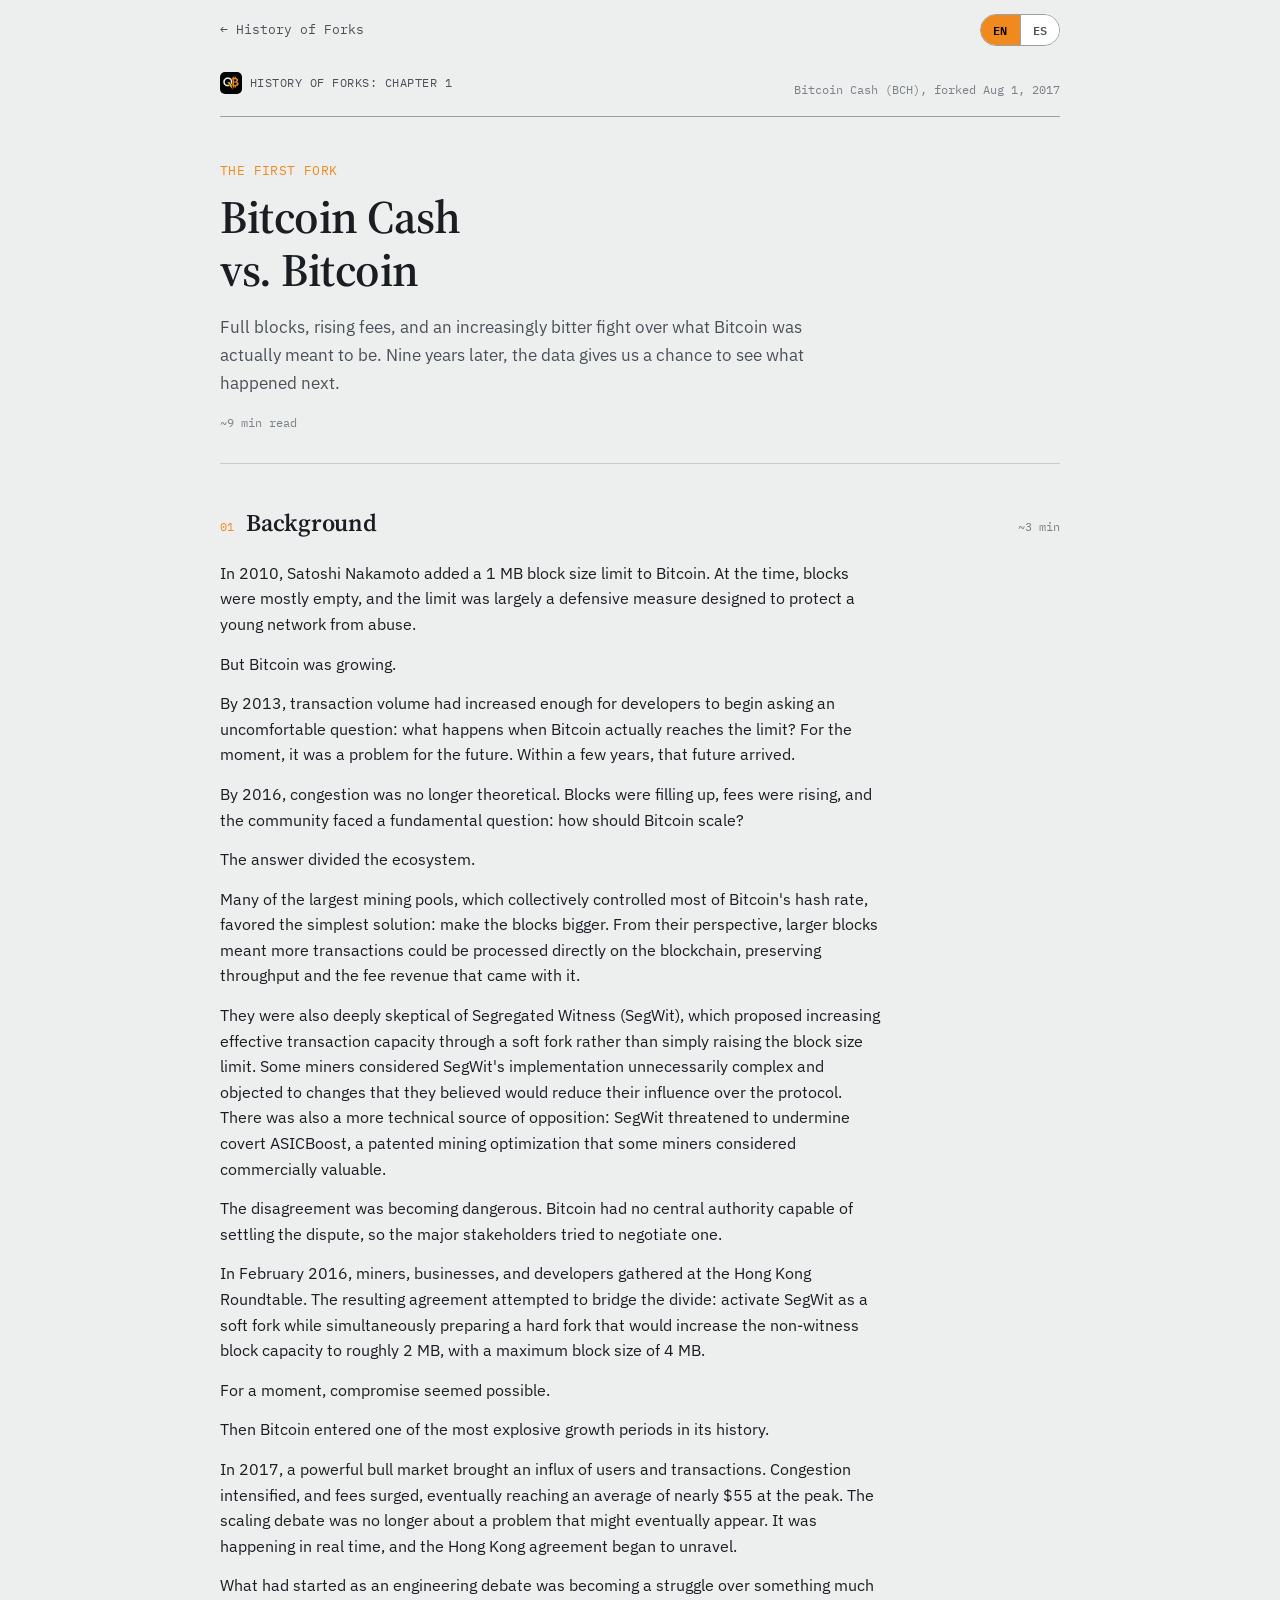
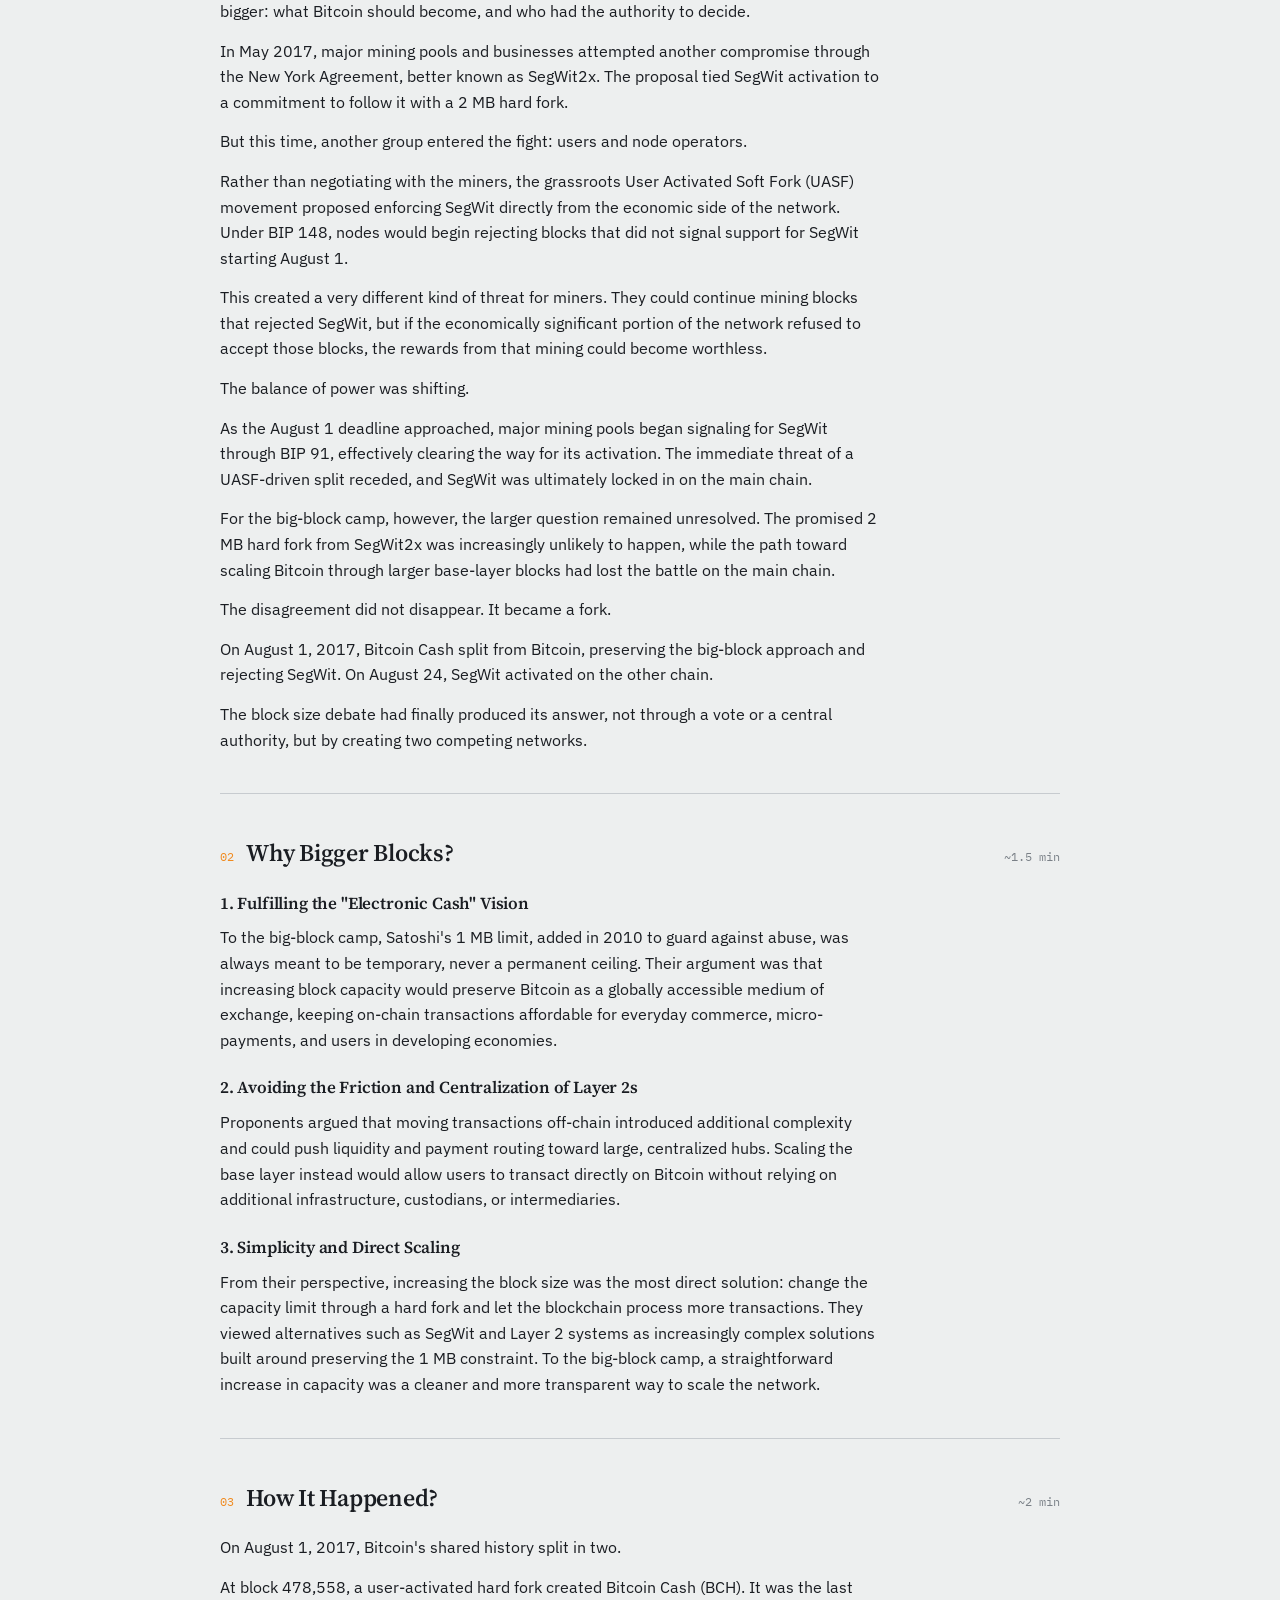
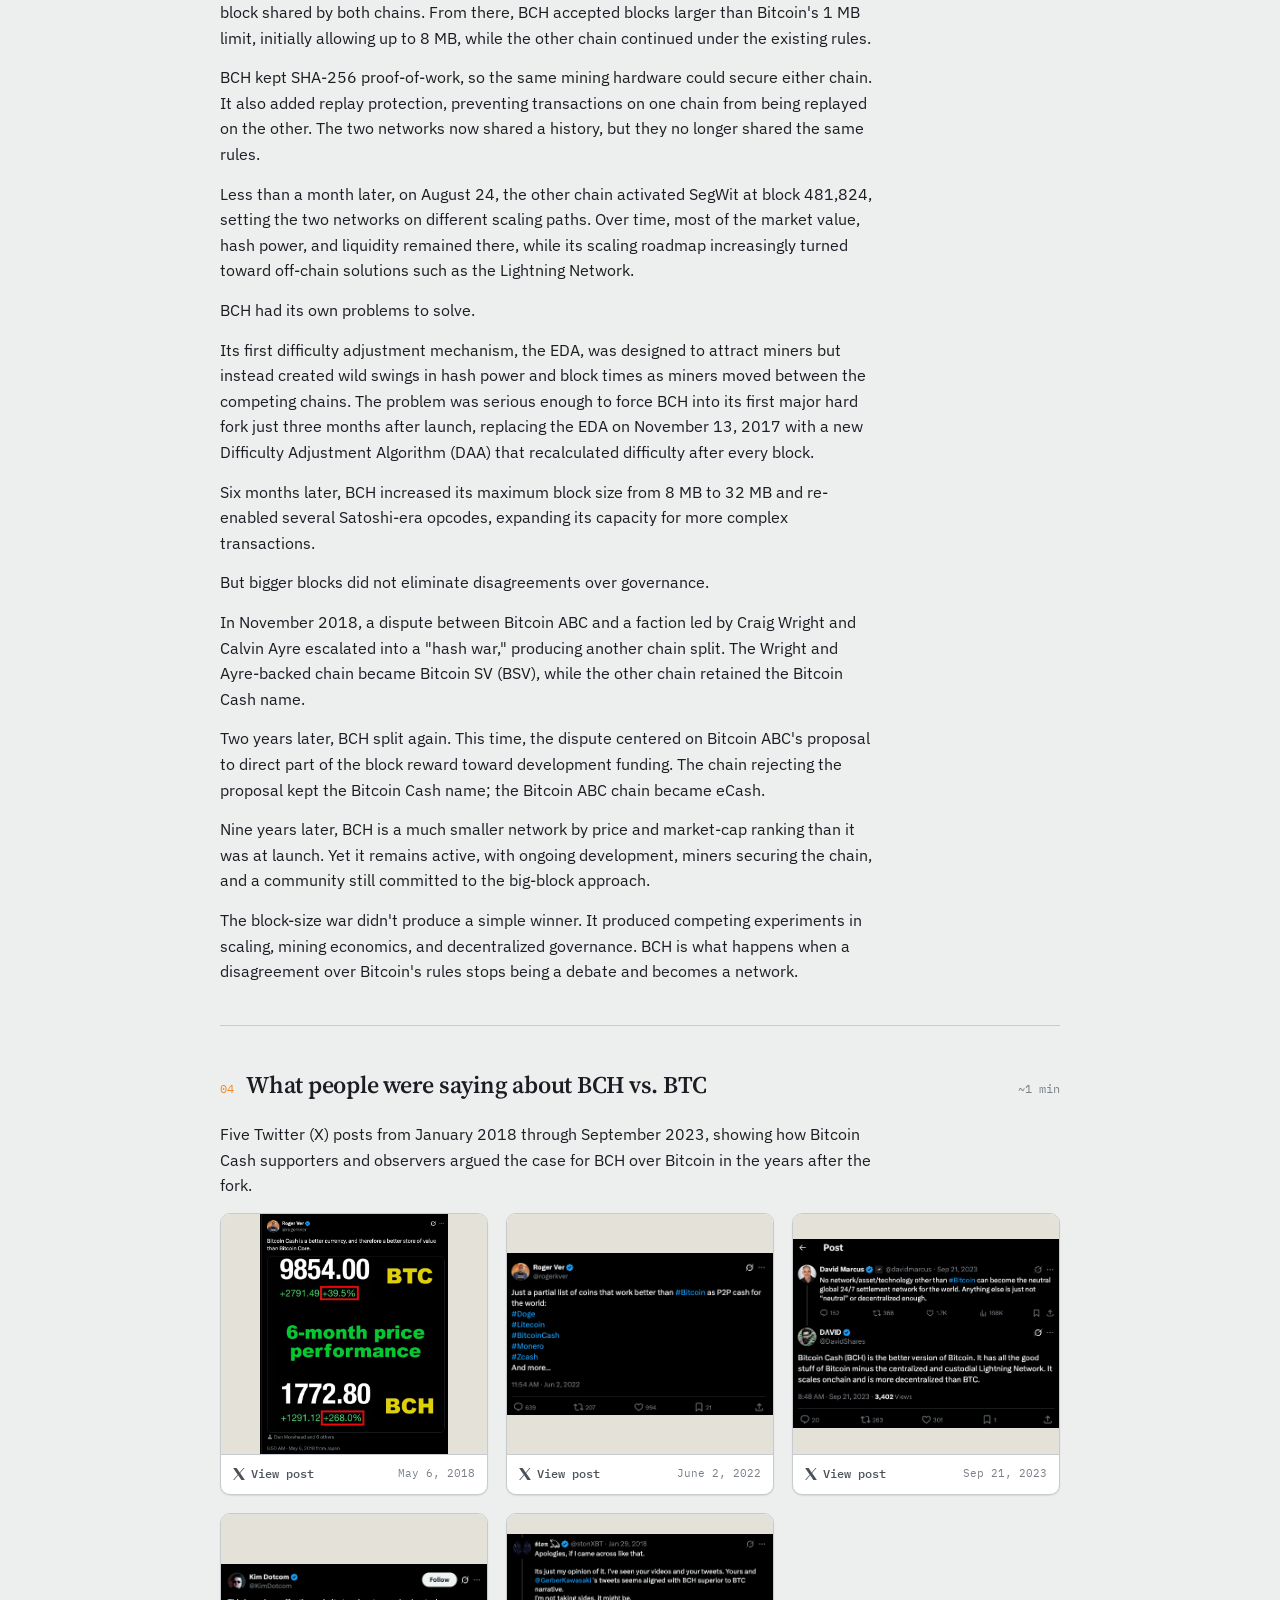
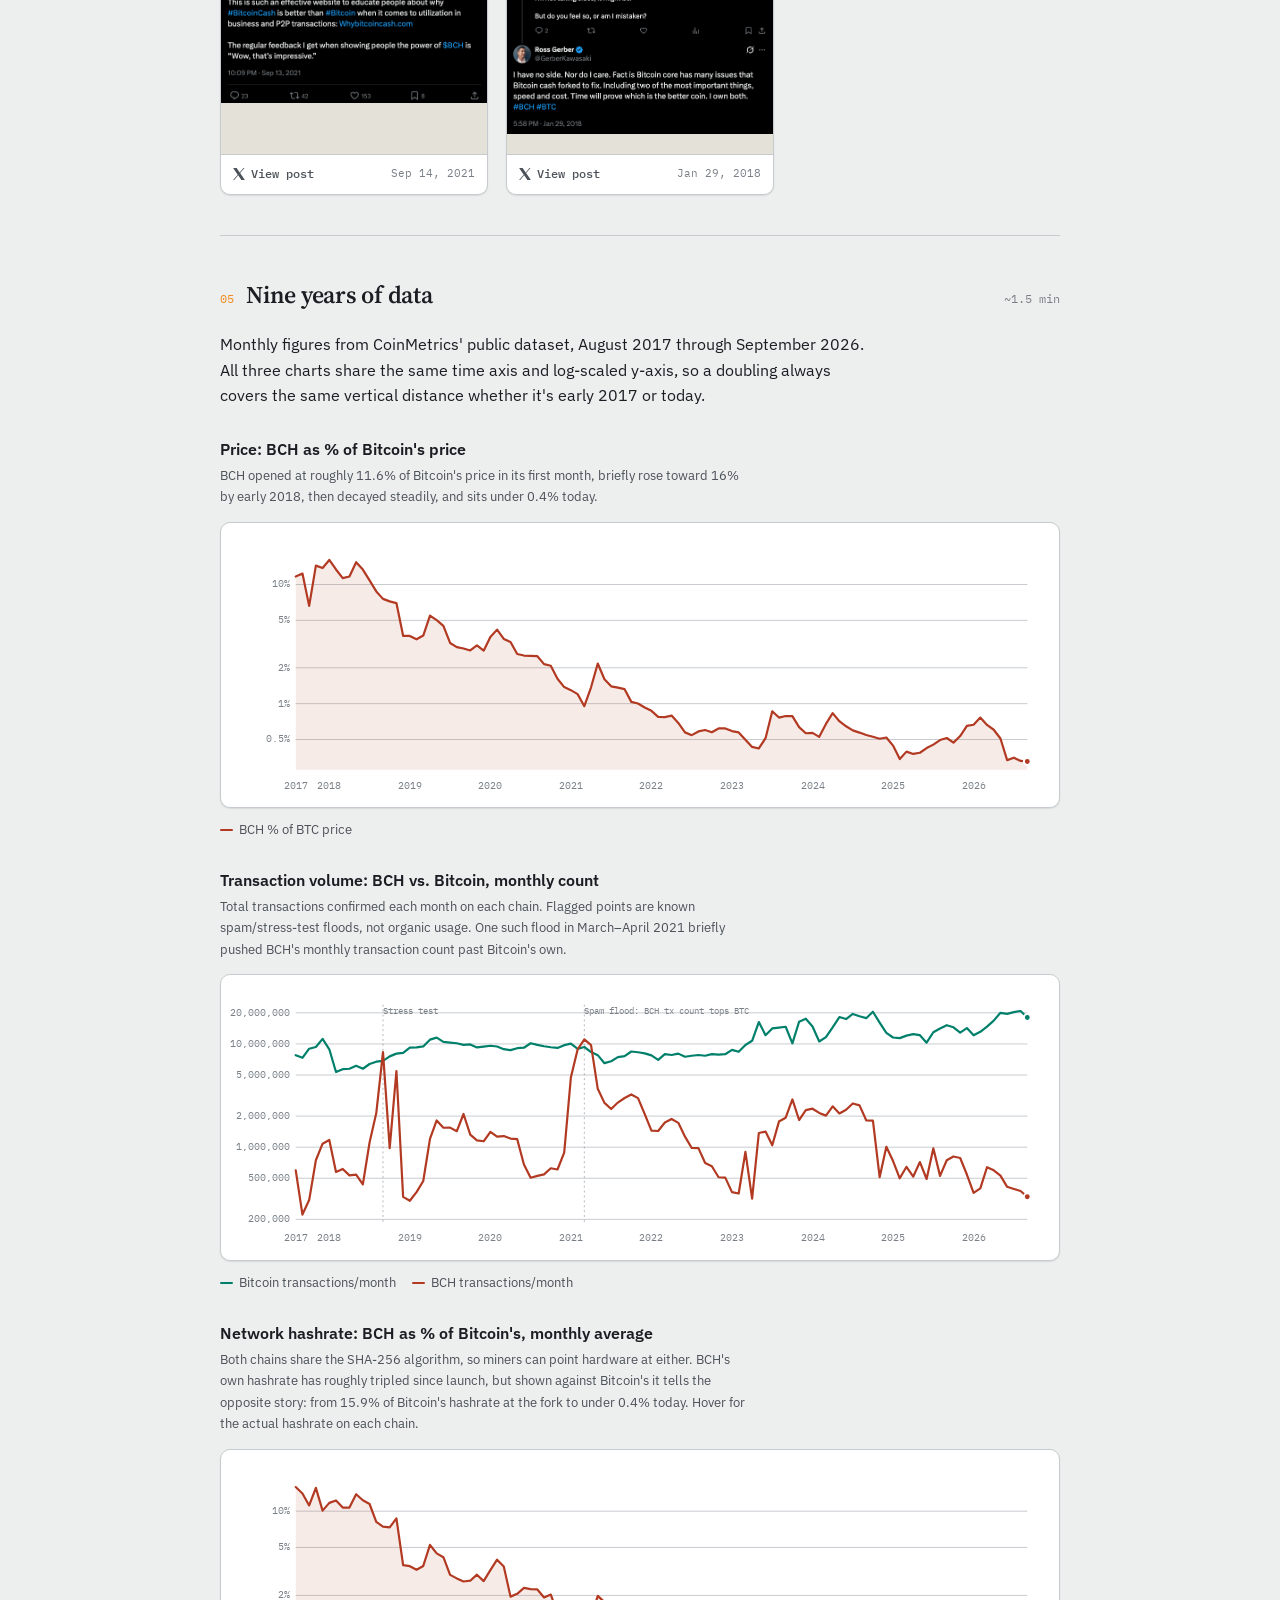
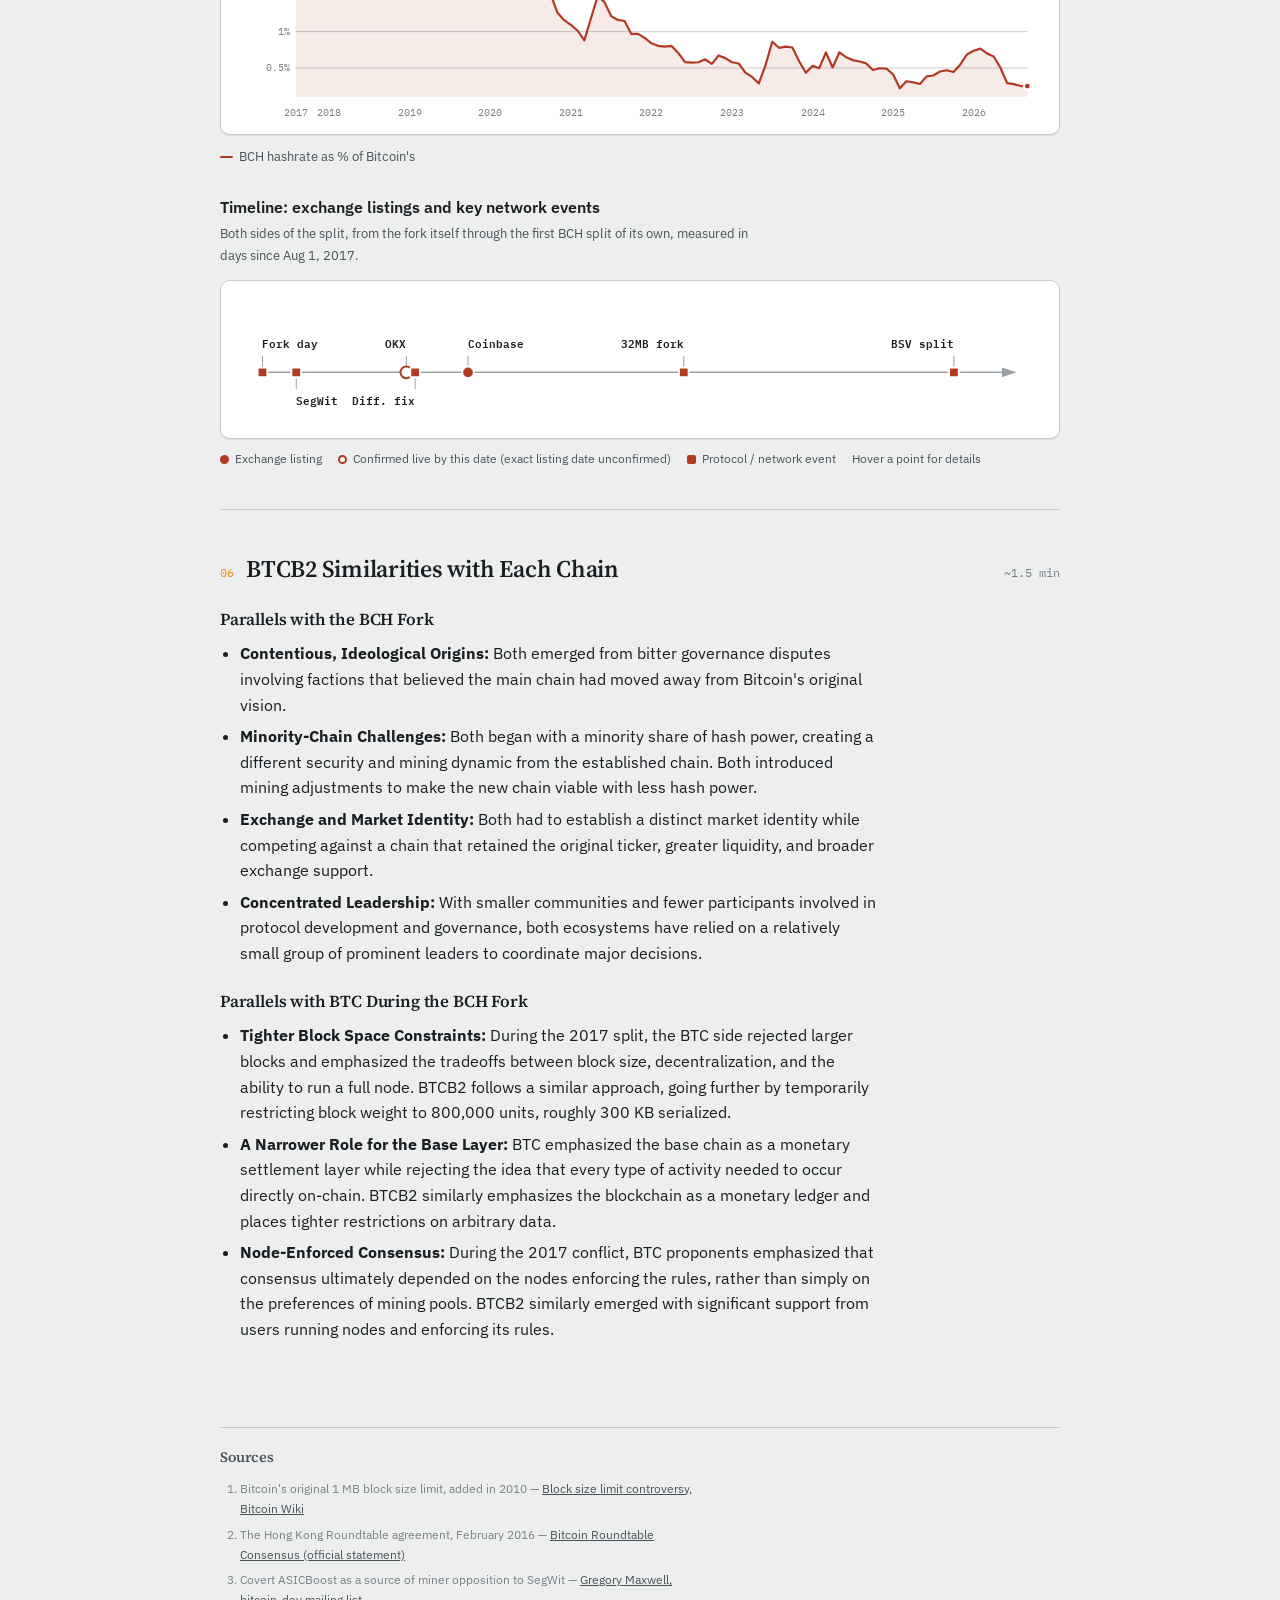
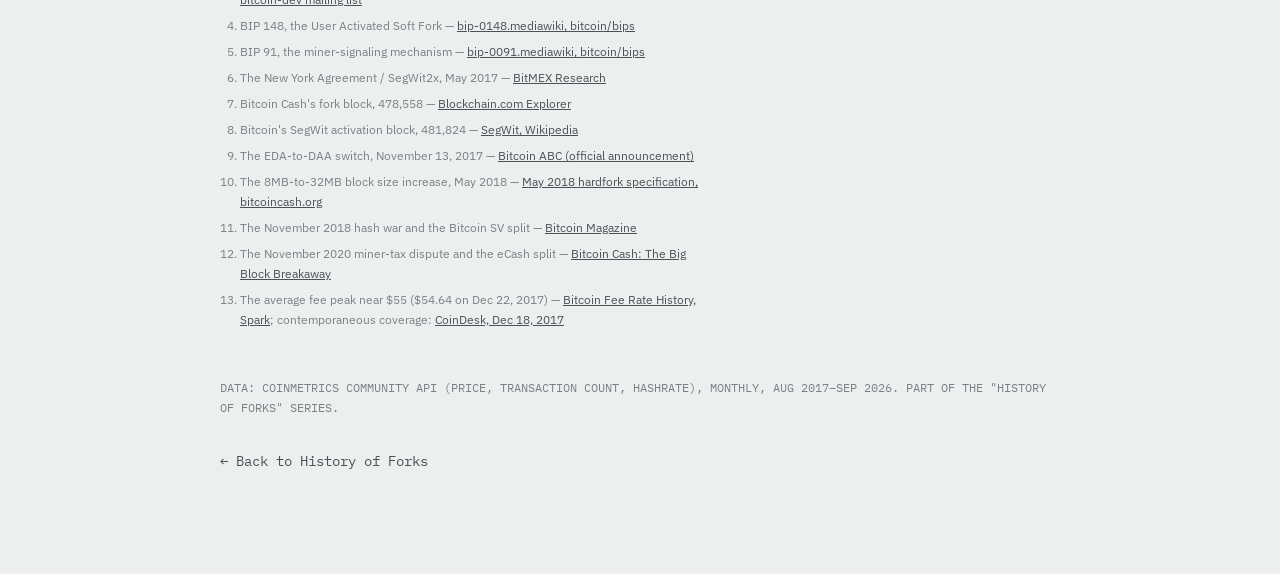
==== bch-vs-btc.html @ 68414b34 "Publish Chapter 1: Bitcoin Cash vs. Bitcoin Adds the full BCH vs. BTC chapter with bilingual EN/ES c" ====
<!DOCTYPE html>
<html lang="en">
<head>
<meta charset="UTF-8">
<meta name="viewport" content="width=device-width, initial-scale=1.0">
<title>The First Fork: Bitcoin Cash vs. Bitcoin</title>
<meta name="description" content="Why Bitcoin split in August 2017, what BCH proposed, and nine years of price, transaction, and hashrate data since.">

<meta property="og:type" content="article">
<meta property="og:site_name" content="History of Forks">
<meta property="og:title" content="The First Fork: Bitcoin Cash vs. Bitcoin">
<meta property="og:description" content="Why Bitcoin split in August 2017, what BCH proposed, and nine years of price, transaction, and hashrate data since.">
<meta property="og:url" content="https://dave-rodt.github.io/fork-history/bch-vs-btc.html">
<meta property="og:image" content="https://dave-rodt.github.io/fork-history/assets/og-bch-vs-btc.png">
<meta property="og:image:width" content="1200">
<meta property="og:image:height" content="630">
<meta property="og:image:alt" content="Bitcoin Cash vs. Bitcoin — History of Forks, Chapter 1">

<meta name="twitter:card" content="summary_large_image">
<meta name="twitter:title" content="The First Fork: Bitcoin Cash vs. Bitcoin">
<meta name="twitter:description" content="Why Bitcoin split in August 2017, what BCH proposed, and nine years of price, transaction, and hashrate data since.">
<meta name="twitter:image" content="https://dave-rodt.github.io/fork-history/assets/og-bch-vs-btc.png">
<link rel="preconnect" href="https://fonts.googleapis.com">
<link rel="preconnect" href="https://fonts.gstatic.com" crossorigin>
<link href="https://fonts.googleapis.com/css2?family=Source+Serif+4:opsz,wght@8..60,400;8..60,600;8..60,700&family=IBM+Plex+Sans:wght@400;500;600&family=IBM+Plex+Mono:wght@400;500;600&display=swap" rel="stylesheet">
<style>
  :root{
    color-scheme: light dark;
    --bg:#EDEFEF; --panel:#FFFFFF; --ink:#1A1D22; --ink-soft:#4B5158; --ink-mute:#7A8087;
    --rule:#C7CBCF; --rule-strong:#9AA0A6;
    --bch:#B23A22; --btc:#00806B;
    --brand-orange:#F08A1E; --brand-yellow:#FDCA1E;
    --bch-fill:rgba(178,58,34,0.10); --btc-fill:rgba(0,128,107,0.10);
    --tag-bg:#E4E2D8;
    --shadow-sm:0 1px 2px rgba(20,22,25,0.06), 0 1px 1px rgba(20,22,25,0.04);
    --shadow-md:0 6px 16px rgba(20,22,25,0.10), 0 2px 4px rgba(20,22,25,0.06);
  }
  @media (prefers-color-scheme: dark){
    :root:not([data-theme="light"]){
      --bg:#14161B; --panel:#1B1E24; --ink:#EDECE6; --ink-soft:#A8ADB4; --ink-mute:#787E86;
      --rule:#33373E; --rule-strong:#4A4F57;
      --bch:#E0603F; --btc:#3FAE9E;
      --brand-orange:#F08A1E; --brand-yellow:#FDCA1E;
      --bch-fill:rgba(224,96,63,0.14); --btc-fill:rgba(63,174,158,0.14);
      --tag-bg:#262A31;
      --shadow-sm:0 1px 2px rgba(0,0,0,0.30), 0 1px 1px rgba(0,0,0,0.20);
      --shadow-md:0 8px 20px rgba(0,0,0,0.38), 0 2px 6px rgba(0,0,0,0.28);
    }
  }
  :root[data-theme="dark"]{
    --bg:#14161B; --panel:#1B1E24; --ink:#EDECE6; --ink-soft:#A8ADB4; --ink-mute:#787E86;
    --rule:#33373E; --rule-strong:#4A4F57;
    --bch:#E0603F; --btc:#3FAE9E;
    --bch-fill:rgba(224,96,63,0.14); --btc-fill:rgba(63,174,158,0.14);
    --tag-bg:#262A31;
    --shadow-sm:0 1px 2px rgba(0,0,0,0.30), 0 1px 1px rgba(0,0,0,0.20);
    --shadow-md:0 8px 20px rgba(0,0,0,0.38), 0 2px 6px rgba(0,0,0,0.28);
  }
  *{box-sizing:border-box;}
  html,body{margin:0;padding:0;}
  body{
    background:var(--bg); color:var(--ink);
    font-family:'IBM Plex Sans',sans-serif; line-height:1.6;
    -webkit-font-smoothing:antialiased;
  }
  .wrap{max-width:880px; margin:0 auto; padding:0 20px 100px;}
  h1,h2,h3{font-family:'Source Serif 4',serif; font-weight:600; letter-spacing:-0.01em; margin:0; text-wrap:balance;}
  .mono{font-family:'IBM Plex Mono',monospace; font-variant-numeric:tabular-nums;}

  header.masthead{
    display:flex; justify-content:space-between; align-items:baseline; gap:10px; flex-wrap:wrap;
    padding:26px 0 16px; border-bottom:1px solid var(--rule-strong);
  }
  .masthead-title{
    display:inline-flex; align-items:center; gap:8px;
    font-family:'IBM Plex Mono',monospace; font-size:0.78rem; letter-spacing:0.04em;
    color:var(--ink-soft); text-transform:uppercase; text-decoration:none;
  }
  .masthead-title:hover{color:var(--brand-orange);}
  .brand-logo{width:22px; height:22px; border-radius:5px; display:block;}
  .masthead-meta{font-family:'IBM Plex Mono',monospace; font-size:0.78rem; color:var(--ink-mute);}

  .top-nav{padding:14px 0 0; display:flex; align-items:center; justify-content:space-between; gap:12px; flex-wrap:wrap;}
  .top-nav a{
    display:inline-flex; align-items:center; gap:6px;
    font-family:'IBM Plex Mono',monospace; font-size:0.8rem; color:var(--ink-soft); text-decoration:none;
  }
  .top-nav a:hover{color:var(--brand-orange);}

  /* Language toggle — UI only for now, not wired to translated content yet. */
  .lang-toggle{display:flex; border:1px solid var(--rule-strong); border-radius:20px; overflow:hidden;}
  .lang-toggle button{
    font-family:'IBM Plex Mono',monospace; font-size:0.72rem; font-weight:600; letter-spacing:0.02em;
    background:var(--panel); color:var(--ink-soft); border:none; padding:5px 12px; cursor:pointer;
  }
  .lang-toggle button + button{border-left:1px solid var(--rule-strong);}
  .lang-toggle button.active{background:var(--brand-orange); color:#000;}
  .lang-toggle button:hover:not(.active){color:var(--ink);}

  .back-link{
    display:inline-block; margin-top:34px; font-family:'IBM Plex Mono',monospace;
    font-size:0.85rem; color:var(--ink-soft); text-decoration:none;
  }
  .back-link:hover{color:var(--brand-orange);}

  .hero{padding:44px 0 30px; border-bottom:1px solid var(--rule);}
  .hero .eyebrow{font-family:'IBM Plex Mono',monospace; font-size:0.8rem; color:var(--brand-orange); letter-spacing:0.03em; margin-bottom:10px;}
  .hero h1{font-size:clamp(1.9rem,4.4vw,2.9rem); line-height:1.14; max-width:18ch;}
  .hero p.lede{max-width:62ch; font-size:1.08rem; color:var(--ink-soft); margin-top:16px;}
  .read-time{font-family:'IBM Plex Mono',monospace; font-size:0.78rem; color:var(--ink-mute); margin-top:14px;}

  section.phase{padding:40px 0; border-bottom:1px solid var(--rule);}
  section.phase:last-of-type{border-bottom:none;}
  .phase-head{display:flex; align-items:baseline; gap:12px; margin-bottom:18px; flex-wrap:wrap;}
  .phase-num{font-family:'IBM Plex Mono',monospace; font-size:0.78rem; color:var(--brand-orange); flex-shrink:0;}
  .phase-head h2{font-size:1.5rem;}
  .phase-time{font-family:'IBM Plex Mono',monospace; font-size:0.72rem; color:var(--ink-mute); margin-left:auto;}
  .phase p{max-width:66ch; margin:0 0 14px;}
  .phase p:last-child{margin-bottom:0;}
  .phase ul{max-width:66ch; padding-left:20px; margin:0 0 14px;}
  .phase li{margin-bottom:6px;}
  .phase h3{font-size:1.05rem; margin:22px 0 8px;}
  .phase h3:first-of-type{margin-top:0;}

  .stat-inline{font-family:'IBM Plex Mono',monospace; font-weight:600; color:var(--ink);}

  /* ---------- tweet cards ---------- */
  .tweet-grid{display:grid; grid-template-columns:repeat(auto-fill,minmax(220px,1fr)); gap:18px; margin-top:8px;}
  .tweet-card{
    background:var(--panel); border:1px solid var(--rule); border-radius:10px; overflow:hidden;
    margin:0; display:flex; flex-direction:column;
    box-shadow:var(--shadow-sm);
    transition:transform 0.16s ease, box-shadow 0.16s ease;
  }
  .tweet-card:hover{transform:translateY(-3px); box-shadow:var(--shadow-md);}
  .tweet-card .tweet-img-btn{
    display:block; width:100%; height:240px; overflow:hidden; background:var(--tag-bg);
    border:none; padding:0; margin:0; position:relative; cursor:zoom-in;
    font:inherit; -webkit-appearance:none; appearance:none;
  }
  .tweet-card .tweet-img-btn::after{
    content:''; position:absolute; inset:0; background:rgba(0,0,0,0); transition:background 0.15s ease;
  }
  .tweet-card .tweet-img-btn:hover::after{background:rgba(0,0,0,0.10);}
  .tweet-card img{width:100%; height:100%; display:block; object-fit:contain;}

  /* ---------- lightbox ---------- */
  .lightbox{
    position:fixed; inset:0; background:rgba(10,11,13,0.88);
    display:none; align-items:center; justify-content:center;
    padding:32px; z-index:1000; cursor:zoom-out;
  }
  .lightbox.active{display:flex;}
  .lightbox img{max-width:100%; max-height:100%; border-radius:10px; box-shadow:0 20px 50px rgba(0,0,0,0.5);}
  .lightbox-close{
    position:fixed; top:18px; right:22px; width:40px; height:40px; border-radius:50%;
    border:none; background:rgba(255,255,255,0.14); color:#fff; font-size:1.6rem; line-height:1;
    cursor:pointer; display:flex; align-items:center; justify-content:center;
  }
  .lightbox-close:hover{background:rgba(255,255,255,0.26);}
  .tweet-footer{
    display:flex; align-items:center; justify-content:space-between; gap:10px;
    padding:10px 12px; border-top:1px solid var(--rule);
  }
  .tweet-footer .view-link{
    display:inline-flex; align-items:center; gap:6px;
    font-family:'IBM Plex Mono',monospace; font-size:0.74rem; font-weight:500;
    color:var(--ink-soft); text-decoration:none;
  }
  .tweet-footer .view-link:hover{color:var(--brand-orange);}
  .tweet-footer .view-link svg{width:12px; height:12px; fill:currentColor; flex-shrink:0;}
  .tweet-footer .tweet-date{font-family:'IBM Plex Mono',monospace; font-size:0.7rem; color:var(--ink-mute); white-space:nowrap;}
  .tweet-card figcaption{padding:0 12px 12px; font-size:0.82rem; color:var(--ink-soft);}
  .tweet-placeholder-note{
    font-size:0.82rem; color:var(--ink-mute); margin-top:14px; padding:10px 14px;
    background:var(--tag-bg); border-radius:6px; max-width:66ch;
  }

  /* ---------- charts ---------- */
  .chart-block{margin-top:28px;}
  .chart-block:first-child{margin-top:0;}
  .chart-title{font-size:1rem; font-weight:600; margin-bottom:2px;}
  .chart-caption{font-size:0.84rem; color:var(--ink-soft); margin:0 0 12px; max-width:64ch;}
  .chart-wrap{
    position:relative; background:var(--panel); border:1px solid var(--rule); border-radius:10px;
    padding:18px 18px 12px; box-shadow:var(--shadow-sm);
  }
  svg.chart{width:100%; height:auto; display:block; overflow:visible;}
  .gridline{stroke:var(--rule); stroke-width:1;}
  .axis-label{fill:var(--ink-mute); font-size:10.5px; font-family:'IBM Plex Mono',monospace;}
  .series-bch{fill:none; stroke:var(--bch); stroke-width:2.25; stroke-linecap:round; stroke-linejoin:round;}
  .series-btc{fill:none; stroke:var(--btc); stroke-width:2.25; stroke-linecap:round; stroke-linejoin:round;}
  .series-area-bch{fill:var(--bch-fill); stroke:none;}
  .series-area-btc{fill:var(--btc-fill); stroke:none;}
  .end-dot{pointer-events:none;}
  .end-dot.bch{fill:var(--bch); stroke:var(--panel); stroke-width:2;}
  .end-dot.btc{fill:var(--btc); stroke:var(--panel); stroke-width:2;}
  .crosshair-line{stroke:var(--ink-mute); stroke-width:1; opacity:0; pointer-events:none;}
  .hover-dot{r:4.5; opacity:0; pointer-events:none;}
  .hover-dot.bch{fill:var(--bch); stroke:var(--panel); stroke-width:1.5;}
  .hover-dot.btc{fill:var(--btc); stroke:var(--panel); stroke-width:1.5;}
  .capture-rect{fill:transparent; cursor:crosshair;}
  .legend{display:flex; gap:16px; margin-top:12px; font-size:0.8rem; color:var(--ink-soft); flex-wrap:wrap;}
  .legend span{display:inline-flex; align-items:center; gap:6px;}
  .swatch{width:13px; height:2.5px; border-radius:2px; display:inline-block;}
  .annotation-line{stroke:var(--ink-mute); stroke-width:1; stroke-dasharray:2 3; opacity:0.55;}
  .annotation-label{fill:var(--ink-mute); font-size:9px; font-family:'IBM Plex Mono',monospace;}
  .tooltip{
    position:absolute; pointer-events:none; opacity:0;
    background:var(--panel); border:1px solid var(--rule-strong); border-radius:7px;
    padding:8px 10px; font-size:0.76rem; line-height:1.5; box-shadow:0 4px 14px rgba(0,0,0,0.14);
    white-space:nowrap; transform:translate(-50%,-100%); top:-8px; z-index:5;
  }
  .tooltip .t-date{color:var(--ink-mute); font-size:0.7rem; margin-bottom:4px;}
  .tooltip .row{display:flex; justify-content:space-between; gap:12px;}
  .tooltip .row .k{display:flex; align-items:center; gap:5px; color:var(--ink-soft);}
  .tooltip .dot{width:7px; height:7px; border-radius:50%; display:inline-block;}
  .tooltip .v{font-family:'IBM Plex Mono',monospace;}

  /* ---------- exchange listing timeline ---------- */
  .timeline-baseline{stroke:var(--rule-strong); stroke-width:1.5;}
  .timeline-arrow{fill:var(--rule-strong);}
  .timeline-stem{stroke:var(--rule-strong); stroke-width:1;}
  .timeline-marker{fill:var(--bch); stroke:var(--panel); stroke-width:2; pointer-events:none;}
  .timeline-marker.proxy{fill:var(--panel); stroke:var(--bch); stroke-width:2;}
  .timeline-hit{fill:transparent; cursor:pointer;}
  .timeline-label{font-family:'IBM Plex Mono',monospace; font-size:11px; font-weight:600; fill:var(--ink);}
  .timeline-legend{display:flex; gap:16px; margin-top:10px; font-size:0.78rem; color:var(--ink-soft); flex-wrap:wrap;}
  .timeline-legend span{display:inline-flex; align-items:center; gap:6px;}
  .timeline-legend .dot{width:9px; height:9px; border-radius:50%; display:inline-block; background:var(--bch);}
  .timeline-legend .dot.proxy{background:var(--panel); border:2px solid var(--bch);}
  .timeline-legend .square{width:9px; height:9px; border-radius:2px; display:inline-block; background:var(--bch);}

  /* ---------- conclusions placeholder ---------- */
  .placeholder-box{
    border:1.5px dashed var(--rule-strong); border-radius:8px; padding:20px;
    color:var(--ink-mute); font-style:italic; max-width:66ch;
  }

  footer{margin-top:30px; padding-top:18px; font-family:'IBM Plex Mono',monospace; font-size:0.72rem; color:var(--ink-mute); line-height:1.7;}

  .sources-note{margin-top:30px; padding-top:18px; border-top:1px solid var(--rule);}
  .sources-note h3{font-size:0.9rem; margin:0 0 10px; color:var(--ink-soft);}
  .sources-note ol{max-width:70ch; padding-left:20px; margin:0; font-size:0.78rem; color:var(--ink-mute); line-height:1.6;}
  .sources-note li{margin-bottom:6px;}
  .sources-note a{color:var(--ink-soft);}
  .sources-note a:hover{color:var(--brand-orange);}

  @media (max-width:600px){
    section.phase{padding:30px 0;}
  }
</style>
</head>
<body>
<div class="wrap">

  <nav class="top-nav">
    <a href="index.html"><span id="nav-back">&larr; History of Forks</span></a>
    <div class="lang-toggle" role="group" aria-label="Language">
      <button type="button" class="active" data-lang="en">EN</button>
      <button type="button" data-lang="es">ES</button>
    </div>
  </nav>

  <header class="masthead">
    <a class="masthead-title" href="index.html"><img src="assets/quantbitcoin-logo.png" alt="QuantBitcoin logo" class="brand-logo"><span id="masthead-title-text">History of Forks: Chapter 1</span></a>
    <div class="masthead-meta" id="masthead-meta">Bitcoin Cash (BCH), forked Aug 1, 2017</div>
  </header>

  <div class="hero">
    <div class="eyebrow" id="hero-eyebrow">THE FIRST FORK</div>
    <h1>Bitcoin Cash vs. Bitcoin</h1>
    <p class="lede" id="hero-lede">Full blocks, rising fees, and an increasingly bitter fight over what Bitcoin was actually meant to be. Nine years later, the data gives us a chance to see what happened next.</p>
    <div class="read-time" id="read-time">~9 min read</div>
  </div>

  <!-- ================= PHASE 1: BACKGROUND ================= -->
  <section class="phase" id="background">
    <div class="phase-head">
      <span class="phase-num">01</span>
      <h2 id="bg-h2">Background</h2>
      <span class="phase-time">~3 min</span>
    </div>
    <p id="bg1">In 2010, Satoshi Nakamoto added a 1 MB block size limit to Bitcoin. At the time, blocks were mostly empty, and the limit was largely a defensive measure designed to protect a young network from abuse.</p>
    <p id="bg2">But Bitcoin was growing.</p>
    <p id="bg3">By 2013, transaction volume had increased enough for developers to begin asking an uncomfortable question: what happens when Bitcoin actually reaches the limit? For the moment, it was a problem for the future. Within a few years, that future arrived.</p>
    <p id="bg4">By 2016, congestion was no longer theoretical. Blocks were filling up, fees were rising, and the community faced a fundamental question: how should Bitcoin scale?</p>
    <p id="bg5">The answer divided the ecosystem.</p>
    <p id="bg6">Many of the largest mining pools, which collectively controlled most of Bitcoin's hash rate, favored the simplest solution: make the blocks bigger. From their perspective, larger blocks meant more transactions could be processed directly on the blockchain, preserving throughput and the fee revenue that came with it.</p>
    <p id="bg7">They were also deeply skeptical of Segregated Witness (SegWit), which proposed increasing effective transaction capacity through a soft fork rather than simply raising the block size limit. Some miners considered SegWit's implementation unnecessarily complex and objected to changes that they believed would reduce their influence over the protocol. There was also a more technical source of opposition: SegWit threatened to undermine covert ASICBoost, a patented mining optimization that some miners considered commercially valuable.</p>
    <p id="bg8">The disagreement was becoming dangerous. Bitcoin had no central authority capable of settling the dispute, so the major stakeholders tried to negotiate one.</p>
    <p id="bg9">In February 2016, miners, businesses, and developers gathered at the Hong Kong Roundtable. The resulting agreement attempted to bridge the divide: activate SegWit as a soft fork while simultaneously preparing a hard fork that would increase the non-witness block capacity to roughly 2 MB, with a maximum block size of 4 MB.</p>
    <p id="bg10">For a moment, compromise seemed possible.</p>
    <p id="bg11">Then Bitcoin entered one of the most explosive growth periods in its history.</p>
    <p id="bg12">In 2017, a powerful bull market brought an influx of users and transactions. Congestion intensified, and fees surged, eventually reaching an average of nearly $55 at the peak. The scaling debate was no longer about a problem that might eventually appear. It was happening in real time, and the Hong Kong agreement began to unravel.</p>
    <p id="bg13">What had started as an engineering debate was becoming a struggle over something much bigger: what Bitcoin should become, and who had the authority to decide.</p>
    <p id="bg14">In May 2017, major mining pools and businesses attempted another compromise through the New York Agreement, better known as SegWit2x. The proposal tied SegWit activation to a commitment to follow it with a 2 MB hard fork.</p>
    <p id="bg15">But this time, another group entered the fight: users and node operators.</p>
    <p id="bg16">Rather than negotiating with the miners, the grassroots User Activated Soft Fork (UASF) movement proposed enforcing SegWit directly from the economic side of the network. Under BIP 148, nodes would begin rejecting blocks that did not signal support for SegWit starting August 1.</p>
    <p id="bg17">This created a very different kind of threat for miners. They could continue mining blocks that rejected SegWit, but if the economically significant portion of the network refused to accept those blocks, the rewards from that mining could become worthless.</p>
    <p id="bg18">The balance of power was shifting.</p>
    <p id="bg19">As the August 1 deadline approached, major mining pools began signaling for SegWit through BIP 91, effectively clearing the way for its activation. The immediate threat of a UASF-driven split receded, and SegWit was ultimately locked in on the main chain.</p>
    <p id="bg20">For the big-block camp, however, the larger question remained unresolved. The promised 2 MB hard fork from SegWit2x was increasingly unlikely to happen, while the path toward scaling Bitcoin through larger base-layer blocks had lost the battle on the main chain.</p>
    <p id="bg21">The disagreement did not disappear. It became a fork.</p>
    <p id="bg22">On August 1, 2017, Bitcoin Cash split from Bitcoin, preserving the big-block approach and rejecting SegWit. On August 24, SegWit activated on the other chain.</p>
    <p id="bg23">The block size debate had finally produced its answer, not through a vote or a central authority, but by creating two competing networks.</p>
  </section>

  <!-- ================= PHASE 2: THE WHY SPLIT ================= -->
  <section class="phase" id="why-split">
    <div class="phase-head">
      <span class="phase-num">02</span>
      <h2 id="wsplit-h2">Why Bigger Blocks?</h2>
      <span class="phase-time">~1.5 min</span>
    </div>

    <h3 id="wh1">1. Fulfilling the "Electronic Cash" Vision</h3>
    <p id="wp1">To the big-block camp, Satoshi's 1 MB limit, added in 2010 to guard against abuse, was always meant to be temporary, never a permanent ceiling. Their argument was that increasing block capacity would preserve Bitcoin as a globally accessible medium of exchange, keeping on-chain transactions affordable for everyday commerce, micro-payments, and users in developing economies.</p>

    <h3 id="wh2">2. Avoiding the Friction and Centralization of Layer 2s</h3>
    <p id="wp2">Proponents argued that moving transactions off-chain introduced additional complexity and could push liquidity and payment routing toward large, centralized hubs. Scaling the base layer instead would allow users to transact directly on Bitcoin without relying on additional infrastructure, custodians, or intermediaries.</p>

    <h3 id="wh3">3. Simplicity and Direct Scaling</h3>
    <p id="wp3">From their perspective, increasing the block size was the most direct solution: change the capacity limit through a hard fork and let the blockchain process more transactions. They viewed alternatives such as SegWit and Layer 2 systems as increasingly complex solutions built around preserving the 1 MB constraint. To the big-block camp, a straightforward increase in capacity was a cleaner and more transparent way to scale the network.</p>
  </section>

  <!-- ================= PHASE 3: HOW IT HAPPENED ================= -->
  <section class="phase" id="how-it-happened">
    <div class="phase-head">
      <span class="phase-num">03</span>
      <h2 id="how-h2">How It Happened?</h2>
      <span class="phase-time">~2 min</span>
    </div>
    <p id="hp1">On August 1, 2017, Bitcoin's shared history split in two.</p>
    <p id="hp2">At block 478,558, a user-activated hard fork created Bitcoin Cash (BCH). It was the last block shared by both chains. From there, BCH accepted blocks larger than Bitcoin's 1 MB limit, initially allowing up to 8 MB, while the other chain continued under the existing rules.</p>
    <p id="hp3">BCH kept SHA-256 proof-of-work, so the same mining hardware could secure either chain. It also added replay protection, preventing transactions on one chain from being replayed on the other. The two networks now shared a history, but they no longer shared the same rules.</p>
    <p id="hp4">Less than a month later, on August 24, the other chain activated SegWit at block 481,824, setting the two networks on different scaling paths. Over time, most of the market value, hash power, and liquidity remained there, while its scaling roadmap increasingly turned toward off-chain solutions such as the Lightning Network.</p>
    <p id="hp5">BCH had its own problems to solve.</p>
    <p id="hp6">Its first difficulty adjustment mechanism, the EDA, was designed to attract miners but instead created wild swings in hash power and block times as miners moved between the competing chains. The problem was serious enough to force BCH into its first major hard fork just three months after launch, replacing the EDA on November 13, 2017 with a new Difficulty Adjustment Algorithm (DAA) that recalculated difficulty after every block.</p>
    <p id="hp7">Six months later, BCH increased its maximum block size from 8 MB to 32 MB and re-enabled several Satoshi-era opcodes, expanding its capacity for more complex transactions.</p>
    <p id="hp8">But bigger blocks did not eliminate disagreements over governance.</p>
    <p id="hp9">In November 2018, a dispute between Bitcoin ABC and a faction led by Craig Wright and Calvin Ayre escalated into a "hash war," producing another chain split. The Wright and Ayre-backed chain became Bitcoin SV (BSV), while the other chain retained the Bitcoin Cash name.</p>
    <p id="hp10">Two years later, BCH split again. This time, the dispute centered on Bitcoin ABC's proposal to direct part of the block reward toward development funding. The chain rejecting the proposal kept the Bitcoin Cash name; the Bitcoin ABC chain became eCash.</p>
    <p id="hp11">Nine years later, BCH is a much smaller network by price and market-cap ranking than it was at launch. Yet it remains active, with ongoing development, miners securing the chain, and a community still committed to the big-block approach.</p>
    <p id="hp12">The block-size war didn't produce a simple winner. It produced competing experiments in scaling, mining economics, and decentralized governance. BCH is what happens when a disagreement over Bitcoin's rules stops being a debate and becomes a network.</p>
  </section>

  <!-- ================= PHASE 4: THE TWEETS ================= -->
  <section class="phase" id="tweets">
    <div class="phase-head">
      <span class="phase-num">04</span>
      <h2 id="tweets-h2">What people were saying about BCH vs. BTC</h2>
      <span class="phase-time">~1 min</span>
    </div>
    <p id="tweets-intro">Five Twitter (X) posts from January 2018 through September 2023, showing how Bitcoin Cash supporters and observers argued the case for BCH over Bitcoin in the years after the fork.</p>

    <div class="tweet-grid">
      <!-- TWEET 1 — replace image src, href, and caption below -->
      <figure class="tweet-card">
        <button type="button" class="tweet-img-btn" aria-label="Enlarge screenshot: Roger Ver tweet, May 6, 2018">
          <img src="tweets/993125898277699586.png" alt="Roger Ver tweet, May 6, 2018">
        </button>
        <div class="tweet-footer">
          <a class="view-link" href="https://x.com/rogerkver/status/993125898277699586" target="_blank" rel="noopener">
            <svg viewBox="0 0 1200 1227" xmlns="http://www.w3.org/2000/svg"><path d="M714.163 519.284L1160.89 0H1055.03L667.137 450.887L357.328 0H0L468.492 681.821L0 1226.37H105.866L515.491 750.218L842.672 1226.37H1200L714.137 519.284H714.163Z"/></svg>
            <span id="vp1">View post</span>
          </a>
          <span class="tweet-date" id="td1">May 6, 2018</span>
        </div>
      </figure>
      <!-- TWEET 2 -->
      <figure class="tweet-card">
        <button type="button" class="tweet-img-btn" aria-label="Enlarge screenshot: Roger Ver tweet, June 2, 2022">
          <img src="tweets/1532405409520181248.png" alt="Roger Ver tweet, June 2, 2022">
        </button>
        <div class="tweet-footer">
          <a class="view-link" href="https://x.com/rogerkver/status/1532405409520181248" target="_blank" rel="noopener">
            <svg viewBox="0 0 1200 1227" xmlns="http://www.w3.org/2000/svg"><path d="M714.163 519.284L1160.89 0H1055.03L667.137 450.887L357.328 0H0L468.492 681.821L0 1226.37H105.866L515.491 750.218L842.672 1226.37H1200L714.137 519.284H714.163Z"/></svg>
            <span id="vp2">View post</span>
          </a>
          <span class="tweet-date" id="td2">June 2, 2022</span>
        </div>
      </figure>
      <!-- TWEET 3 -->
      <figure class="tweet-card">
        <button type="button" class="tweet-img-btn" aria-label="Enlarge screenshot: DavidShares tweet, September 21, 2023">
          <img src="tweets/1704870337463177517.png" alt="DavidShares tweet, September 21, 2023">
        </button>
        <div class="tweet-footer">
          <a class="view-link" href="https://x.com/DavidShares/status/1704870337463177517" target="_blank" rel="noopener">
            <svg viewBox="0 0 1200 1227" xmlns="http://www.w3.org/2000/svg"><path d="M714.163 519.284L1160.89 0H1055.03L667.137 450.887L357.328 0H0L468.492 681.821L0 1226.37H105.866L515.491 750.218L842.672 1226.37H1200L714.137 519.284H714.163Z"/></svg>
            <span id="vp3">View post</span>
          </a>
          <span class="tweet-date" id="td3">Sep 21, 2023</span>
        </div>
      </figure>
      <!-- TWEET 4 -->
      <figure class="tweet-card">
        <button type="button" class="tweet-img-btn" aria-label="Enlarge screenshot: Kim Dotcom tweet, September 14, 2021">
          <img src="tweets/1437614544512176132.png" alt="Kim Dotcom tweet, September 14, 2021">
        </button>
        <div class="tweet-footer">
          <a class="view-link" href="https://x.com/KimDotcom/status/1437614544512176132" target="_blank" rel="noopener">
            <svg viewBox="0 0 1200 1227" xmlns="http://www.w3.org/2000/svg"><path d="M714.163 519.284L1160.89 0H1055.03L667.137 450.887L357.328 0H0L468.492 681.821L0 1226.37H105.866L515.491 750.218L842.672 1226.37H1200L714.137 519.284H714.163Z"/></svg>
            <span id="vp4">View post</span>
          </a>
          <span class="tweet-date" id="td4">Sep 14, 2021</span>
        </div>
      </figure>
      <!-- TWEET 5 -->
      <figure class="tweet-card">
        <button type="button" class="tweet-img-btn" aria-label="Enlarge screenshot: Ross Gerber tweet, January 29, 2018">
          <img src="tweets/958127176053764096.png" alt="Ross Gerber tweet, January 29, 2018">
        </button>
        <div class="tweet-footer">
          <a class="view-link" href="https://x.com/GerberKawasaki/status/958127176053764096" target="_blank" rel="noopener">
            <svg viewBox="0 0 1200 1227" xmlns="http://www.w3.org/2000/svg"><path d="M714.163 519.284L1160.89 0H1055.03L667.137 450.887L357.328 0H0L468.492 681.821L0 1226.37H105.866L515.491 750.218L842.672 1226.37H1200L714.137 519.284H714.163Z"/></svg>
            <span id="vp5">View post</span>
          </a>
          <span class="tweet-date" id="td5">Jan 29, 2018</span>
        </div>
      </figure>
    </div>  </section>

  <!-- ================= PHASE 5: METRICS ================= -->
  <section class="phase" id="metrics">
    <div class="phase-head">
      <span class="phase-num">05</span>
      <h2 id="metrics-h2">Nine years of data</h2>
      <span class="phase-time">~1.5 min</span>
    </div>
    <p id="metrics-intro">Monthly figures from CoinMetrics' public dataset, August 2017 through September 2026. All three charts share the same time axis and log-scaled y-axis, so a doubling always covers the same vertical distance whether it's early 2017 or today.</p>

    <div class="chart-block">
      <div class="chart-title" id="ct1">Price: BCH as % of Bitcoin's price</div>
      <p class="chart-caption" id="cc1">BCH opened at roughly 11.6% of Bitcoin's price in its first month, briefly rose toward 16% by early 2018, then decayed steadily, and sits under 0.4% today.</p>
      <div class="chart-wrap">
        <svg class="chart" id="chart-ratio" viewBox="0 0 820 260" preserveAspectRatio="xMidYMid meet"></svg>
        <div class="tooltip" id="tooltip-ratio"></div>
      </div>
      <div class="legend" id="legend-ratio"></div>
    </div>

    <div class="chart-block">
      <div class="chart-title" id="ct2">Transaction volume: BCH vs. Bitcoin, monthly count</div>
      <p class="chart-caption" id="cc2">Total transactions confirmed each month on each chain. Flagged points are known spam/stress-test floods, not organic usage. One such flood in March–April 2021 briefly pushed BCH's monthly transaction count past Bitcoin's own.</p>
      <div class="chart-wrap">
        <svg class="chart" id="chart-tx" viewBox="0 0 820 260" preserveAspectRatio="xMidYMid meet"></svg>
        <div class="tooltip" id="tooltip-tx"></div>
      </div>
      <div class="legend" id="legend-tx"></div>
    </div>

    <div class="chart-block">
      <div class="chart-title" id="ct3">Network hashrate: BCH as % of Bitcoin's, monthly average</div>
      <p class="chart-caption" id="cc3">Both chains share the SHA-256 algorithm, so miners can point hardware at either. BCH's own hashrate has roughly tripled since launch, but shown against Bitcoin's it tells the opposite story: from 15.9% of Bitcoin's hashrate at the fork to under 0.4% today. Hover for the actual hashrate on each chain.</p>
      <div class="chart-wrap">
        <svg class="chart" id="chart-hash" viewBox="0 0 820 260" preserveAspectRatio="xMidYMid meet"></svg>
        <div class="tooltip" id="tooltip-hash"></div>
      </div>
      <div class="legend" id="legend-hash"></div>
    </div>

    <div class="chart-block">
      <div class="chart-title" id="ct4">Timeline: exchange listings and key network events</div>
      <p class="chart-caption" id="cc4">Both sides of the split, from the fork itself through the first BCH split of its own, measured in days since Aug 1, 2017.</p>
      <div class="chart-wrap">
        <svg class="chart" id="chart-timeline" viewBox="0 0 820 130" preserveAspectRatio="xMidYMid meet"></svg>
        <div class="tooltip" id="tooltip-timeline"></div>
      </div>
      <div class="timeline-legend">
        <span><span class="dot"></span><span id="tll1">Exchange listing</span></span>
        <span><span class="dot proxy"></span><span id="tll2">Confirmed live by this date (exact listing date unconfirmed)</span></span>
        <span><span class="square"></span><span id="tll3">Protocol / network event</span></span>
        <span id="tll4">Hover a point for details</span>
      </div>
    </div>
  </section>

  <!-- ================= PHASE 6: CONCLUSIONS ================= -->
  <section class="phase" id="similarities">
    <div class="phase-head">
      <span class="phase-num">06</span>
      <h2 id="sim-h2">BTCB2 Similarities with Each Chain</h2>
      <span class="phase-time">~1.5 min</span>
    </div>

    <h3 id="sim-h3a">Parallels with the BCH Fork</h3>
    <ul>
      <li id="sim-a1"><strong>Contentious, Ideological Origins:</strong> Both emerged from bitter governance disputes involving factions that believed the main chain had moved away from Bitcoin's original vision.</li>
      <li id="sim-a2"><strong>Minority-Chain Challenges:</strong> Both began with a minority share of hash power, creating a different security and mining dynamic from the established chain. Both introduced mining adjustments to make the new chain viable with less hash power.</li>
      <li id="sim-a3"><strong>Exchange and Market Identity:</strong> Both had to establish a distinct market identity while competing against a chain that retained the original ticker, greater liquidity, and broader exchange support.</li>
      <li id="sim-a4"><strong>Concentrated Leadership:</strong> With smaller communities and fewer participants involved in protocol development and governance, both ecosystems have relied on a relatively small group of prominent leaders to coordinate major decisions.</li>
    </ul>

    <h3 id="sim-h3b">Parallels with BTC During the BCH Fork</h3>
    <ul>
      <li id="sim-b1"><strong>Tighter Block Space Constraints:</strong> During the 2017 split, the BTC side rejected larger blocks and emphasized the tradeoffs between block size, decentralization, and the ability to run a full node. BTCB2 follows a similar approach, going further by temporarily restricting block weight to 800,000 units, roughly 300 KB serialized.</li>
      <li id="sim-b2"><strong>A Narrower Role for the Base Layer:</strong> BTC emphasized the base chain as a monetary settlement layer while rejecting the idea that every type of activity needed to occur directly on-chain. BTCB2 similarly emphasizes the blockchain as a monetary ledger and places tighter restrictions on arbitrary data.</li>
      <li id="sim-b3"><strong>Node-Enforced Consensus:</strong> During the 2017 conflict, BTC proponents emphasized that consensus ultimately depended on the nodes enforcing the rules, rather than simply on the preferences of mining pools. BTCB2 similarly emerged with significant support from users running nodes and enforcing its rules.</li>
    </ul>
  </section>

  <div class="sources-note">
    <h3 id="sources-h3">Sources</h3>
    <ol>
      <li id="src1">Bitcoin's original 1 MB block size limit, added in 2010 — <a href="https://en.bitcoin.it/wiki/Block_size_limit_controversy" target="_blank" rel="noopener">Block size limit controversy, Bitcoin Wiki</a></li>
      <li id="src2">The Hong Kong Roundtable agreement, February 2016 — <a href="https://medium.com/@bitcoinroundtable/bitcoin-roundtable-consensus-266d475a61ff" target="_blank" rel="noopener">Bitcoin Roundtable Consensus (official statement)</a></li>
      <li id="src3">Covert ASICBoost as a source of miner opposition to SegWit — <a href="https://lists.linuxfoundation.org/pipermail/bitcoin-dev/2017-April/013996.html" target="_blank" rel="noopener">Gregory Maxwell, bitcoin-dev mailing list</a></li>
      <li id="src4">BIP 148, the User Activated Soft Fork — <a href="https://github.com/bitcoin/bips/blob/master/bip-0148.mediawiki" target="_blank" rel="noopener">bip-0148.mediawiki, bitcoin/bips</a></li>
      <li id="src5">BIP 91, the miner-signaling mechanism — <a href="https://github.com/bitcoin/bips/blob/master/bip-0091.mediawiki" target="_blank" rel="noopener">bip-0091.mediawiki, bitcoin/bips</a></li>
      <li id="src6">The New York Agreement / SegWit2x, May 2017 — <a href="https://www.bitmex.com/blog/the-segwit2x-hardfork-part-1-the-supporters-and-opponents" target="_blank" rel="noopener">BitMEX Research</a></li>
      <li id="src7">Bitcoin Cash's fork block, 478,558 — <a href="https://www.blockchain.com/explorer/blocks/btc/478558" target="_blank" rel="noopener">Blockchain.com Explorer</a></li>
      <li id="src8">Bitcoin's SegWit activation block, 481,824 — <a href="https://en.wikipedia.org/wiki/SegWit" target="_blank" rel="noopener">SegWit, Wikipedia</a></li>
      <li id="src9">The EDA-to-DAA switch, November 13, 2017 — <a href="https://www.bitcoinabc.org/2017-11-01-DAA/" target="_blank" rel="noopener">Bitcoin ABC (official announcement)</a></li>
      <li id="src10">The 8MB-to-32MB block size increase, May 2018 — <a href="https://github.com/bitcoincashorg/bitcoincash.org/blob/master/spec/may-2018-hardfork.md" target="_blank" rel="noopener">May 2018 hardfork specification, bitcoincash.org</a></li>
      <li id="src11">The November 2018 hash war and the Bitcoin SV split — <a href="https://bitcoinmagazine.com/technical/week-2-how-bitcoin-cash-hash-war-came-and-went-and-not-much-happened" target="_blank" rel="noopener">Bitcoin Magazine</a></li>
      <li id="src12">The November 2020 miner-tax dispute and the eCash split — <a href="https://bitcoin-takeover.com/bitcoin-cash-big-block-breakaway/" target="_blank" rel="noopener">Bitcoin Cash: The Big Block Breakaway</a></li>
      <li id="src13">The average fee peak near $55 ($54.64 on Dec 22, 2017) — <a href="https://www.spark.money/tools/bitcoin-fee-rate-history" target="_blank" rel="noopener">Bitcoin Fee Rate History, Spark</a>; contemporaneous coverage: <a href="https://www.coindesk.com/markets/2017/12/18/bought-your-first-bitcoin-or-ether-brace-for-the-fees" target="_blank" rel="noopener">CoinDesk, Dec 18, 2017</a></li>
    </ol>
  </div>

  <footer id="footer-text">
    DATA: COINMETRICS COMMUNITY API (PRICE, TRANSACTION COUNT, HASHRATE), MONTHLY, AUG 2017–SEP 2026. PART OF THE "HISTORY OF FORKS" SERIES.
  </footer>

  <a class="back-link" href="index.html" id="backlink">&larr; Back to History of Forks</a>

</div>

<div class="lightbox" id="lightbox" role="dialog" aria-modal="true" aria-label="Enlarged tweet screenshot">
  <button type="button" class="lightbox-close" id="lightbox-close" aria-label="Close">&times;</button>
  <img id="lightbox-img" src="" alt="">
</div>

<script>
const DATA = [{"month": "2017-08", "bch_tx": 595279.0, "btc_tx": 7766907.0, "bch_hashrate": 1003714.4690174183, "btc_hashrate": 6329180.437551022, "bch_price": 451.17884036925955, "btc_price": 3874.592791512227, "ratio_pct": 11.644548592502996}, {"month": "2017-09", "bch_tx": 222504.0, "btc_tx": 7337062.0, "bch_hashrate": 1112517.4435619859, "btc_hashrate": 7934257.163695552, "bch_price": 506.9905241799825, "btc_price": 4102.380564416521, "ratio_pct": 12.35844691196004}, {"month": "2017-10", "bch_tx": 307451.0, "btc_tx": 8987682.0, "bch_hashrate": 1033271.7499622678, "btc_hashrate": 9262138.966293411, "bch_price": 353.9154447893917, "btc_price": 5348.37761608944, "ratio_pct": 6.617248634889082}, {"month": "2017-11", "bch_tx": 747393.0, "btc_tx": 9341003.0, "bch_hashrate": 1570486.218858906, "btc_hashrate": 10058917.679225842, "bch_price": 1120.3259127772549, "btc_price": 7781.03213700565, "ratio_pct": 14.398165860916059}, {"month": "2017-12", "bch_tx": 1080709.0, "btc_tx": 11182855.0, "bch_hashrate": 1347512.4296840806, "btc_hashrate": 13336655.022771232, "bch_price": 2087.1911770932306, "btc_price": 15194.10497518901, "ratio_pct": 13.736848471834826}, {"month": "2018-01", "bch_tx": 1175092.0, "btc_tx": 8869570.0, "bch_hashrate": 2072833.4279117705, "btc_hashrate": 17694162.840874474, "bch_price": 2070.991771415465, "btc_price": 12891.060519588613, "ratio_pct": 16.0653327805613}, {"month": "2018-02", "bch_tx": 575065.0, "btc_tx": 5345436.0, "bch_hashrate": 2717147.6423764178, "btc_hashrate": 22126331.383773632, "bch_price": 1255.883263169188, "btc_price": 9396.599650507222, "ratio_pct": 13.36529499904145}, {"month": "2018-03", "bch_tx": 615339.0, "btc_tx": 5690766.0, "bch_hashrate": 2657342.7840533233, "btc_hashrate": 24798584.08815783, "bch_price": 1017.8769526453028, "btc_price": 8992.046454912237, "ratio_pct": 11.31974748739482}, {"month": "2018-04", "bch_tx": 533659.0, "btc_tx": 5751589.0, "bch_hashrate": 3040556.9865785083, "btc_hashrate": 28359005.9228431, "bch_price": 935.2246128826181, "btc_price": 8018.054271692968, "ratio_pct": 11.663984567731674}, {"month": "2018-05", "bch_tx": 542826.0, "btc_tx": 6130989.0, "bch_hashrate": 4335550.309884297, "btc_hashrate": 31370271.845444616, "bch_price": 1295.3357422202416, "btc_price": 8423.247831234328, "ratio_pct": 15.378103175558891}, {"month": "2018-06", "bch_tx": 435672.0, "btc_tx": 5747745.0, "bch_hashrate": 4585262.046801268, "btc_hashrate": 37218404.95247715, "bch_price": 903.2530519273922, "btc_price": 6769.3244134619135, "ratio_pct": 13.343326405381386}, {"month": "2018-07", "bch_tx": 1108793.0, "btc_tx": 6391313.0, "bch_hashrate": 4542264.81607714, "btc_hashrate": 39608747.968638405, "bch_price": 771.3560450940187, "btc_price": 7118.681239927603, "ratio_pct": 10.835659289920157}, {"month": "2018-08", "bch_tx": 2141555.0, "btc_tx": 6725607.0, "bch_hashrate": 3972207.4097670666, "btc_hashrate": 48676974.833614595, "bch_price": 584.0868974030958, "btc_price": 6677.730917346958, "ratio_pct": 8.74678696450308}, {"month": "2018-09", "bch_tx": 8336231.0, "btc_tx": 6863878.0, "bch_hashrate": 3823162.7160622114, "btc_hashrate": 51316996.614649884, "bch_price": 499.0744144132235, "btc_price": 6590.200040190922, "ratio_pct": 7.572978230851472}, {"month": "2018-10", "bch_tx": 978932.0, "btc_tx": 7576746.0, "bch_hashrate": 3761166.377042077, "btc_hashrate": 51294250.026072174, "bch_price": 462.70697551451457, "btc_price": 6415.1142316698415, "ratio_pct": 7.212762841076843}, {"month": "2018-11", "bch_tx": 5464790.0, "btc_tx": 8055798.0, "bch_hashrate": 3884937.580615863, "btc_hashrate": 44556001.380952395, "bch_price": 373.2650340449578, "btc_price": 5345.764674878239, "ratio_pct": 6.982444173030489}, {"month": "2018-12", "bch_tx": 330438.0, "btc_tx": 8191030.0, "bch_hashrate": 1368880.425487227, "btc_hashrate": 38341235.60337647, "bch_price": 135.91427872676257, "btc_price": 3665.740837408797, "ratio_pct": 3.7076892435973825}, {"month": "2019-01", "bch_tx": 302882.0, "btc_tx": 9222189.0, "bch_hashrate": 1460994.3010471156, "btc_hashrate": 41797115.366665535, "bch_price": 135.34057765665418, "btc_price": 3659.232663750683, "ratio_pct": 3.6986054206766728}, {"month": "2019-02", "bch_tx": 366955.0, "btc_tx": 9260134.0, "bch_hashrate": 1427752.9855468364, "btc_hashrate": 43756042.26572494, "bch_price": 126.88308037737193, "btc_price": 3659.201131282874, "ratio_pct": 3.467507683374818}, {"month": "2019-03", "bch_tx": 470725.0, "btc_tx": 9458396.0, "bch_hashrate": 1574752.847470992, "btc_hashrate": 44859654.39200757, "bch_price": 146.2957449157535, "btc_price": 3923.4174107501753, "ratio_pct": 3.728783598576657}, {"month": "2019-04", "bch_tx": 1201636.0, "btc_tx": 10996420.0, "bch_hashrate": 2405476.37142303, "btc_hashrate": 45837408.347017795, "bch_price": 282.4078419190466, "btc_price": 5145.797054693162, "ratio_pct": 5.488126308080493}, {"month": "2019-05", "bch_tx": 1815018.0, "btc_tx": 11500508.0, "bch_hashrate": 2257352.3290162534, "btc_hashrate": 50592744.29504935, "bch_price": 365.7833295344172, "btc_price": 7292.919984257462, "ratio_pct": 5.0155949924584275}, {"month": "2019-06", "bch_tx": 1541637.0, "btc_tx": 10481484.0, "bch_hashrate": 2331371.3356332756, "btc_hashrate": 56176746.89594555, "bch_price": 422.6621671489154, "btc_price": 9393.020061772837, "ratio_pct": 4.499747305651365}, {"month": "2019-07", "bch_tx": 1546351.0, "btc_tx": 10302567.0, "bch_hashrate": 1973641.5304712106, "btc_hashrate": 66689967.407924555, "bch_price": 344.50477418495933, "btc_price": 10659.624927258157, "ratio_pct": 3.2318658164417426}, {"month": "2019-08", "bch_tx": 1429454.0, "btc_tx": 10157607.0, "bch_hashrate": 2061110.5799177592, "btc_hashrate": 74479674.8098925, "bch_price": 316.7115496758873, "btc_price": 10628.744097537749, "ratio_pct": 2.9797645589120596}, {"month": "2019-09", "bch_tx": 2096181.0, "btc_tx": 9800953.0, "bch_hashrate": 2305964.791527397, "btc_hashrate": 88386076.50146979, "bch_price": 284.3665109971086, "btc_price": 9792.419261390021, "ratio_pct": 2.9039454235616864}, {"month": "2019-10", "bch_tx": 1323785.0, "btc_tx": 9890188.0, "bch_hashrate": 2514638.2056582575, "btc_hashrate": 94980613.11483392, "bch_price": 234.28294783529952, "btc_price": 8387.15982785581, "ratio_pct": 2.79335260855753}, {"month": "2019-11", "bch_tx": 1165162.0, "btc_tx": 9240225.0, "bch_hashrate": 2719572.291073734, "btc_hashrate": 91544512.94308195, "bch_price": 257.08551114238367, "btc_price": 8339.688379551919, "ratio_pct": 3.082675268451656}, {"month": "2019-12", "bch_tx": 1140910.0, "btc_tx": 9418563.0, "bch_hashrate": 2506455.021587504, "btc_hashrate": 95372425.77767725, "bch_price": 201.6328857005919, "btc_price": 7246.166450772044, "ratio_pct": 2.78261460139532}, {"month": "2020-01", "bch_tx": 1408086.0, "btc_tx": 9605536.0, "bch_hashrate": 3536545.38508493, "btc_hashrate": 109247849.14994262, "bch_price": 302.87246579243515, "btc_price": 8365.7359320865, "ratio_pct": 3.6203923749347373}, {"month": "2020-02", "bch_tx": 1266723.0, "btc_tx": 9437431.0, "bch_hashrate": 4367946.989044491, "btc_hashrate": 110430179.12632582, "bch_price": 403.36435895740806, "btc_price": 9646.19281580645, "ratio_pct": 4.181591293680621}, {"month": "2020-03", "bch_tx": 1282067.0, "btc_tx": 8897428.0, "bch_hashrate": 3710141.5554774413, "btc_hashrate": 106848363.5843344, "bch_price": 240.66738445552582, "btc_price": 6885.037264610397, "ratio_pct": 3.4955131716218015}, {"month": "2020-04", "bch_tx": 1211019.0, "btc_tx": 8703117.0, "bch_hashrate": 2176411.844392461, "btc_hashrate": 111395834.33877946, "bch_price": 237.7290907936151, "btc_price": 7224.347704104812, "ratio_pct": 3.2906651303416563}, {"month": "2020-05", "bch_tx": 1194826.0, "btc_tx": 9088147.0, "bch_hashrate": 2179842.984767934, "btc_hashrate": 105723163.20273826, "bch_price": 241.84380319802375, "btc_price": 9264.668143189232, "ratio_pct": 2.6103881915706957}, {"month": "2020-06", "bch_tx": 679267.0, "btc_tx": 9189828.0, "bch_hashrate": 2574728.399623914, "btc_hashrate": 111613940.96729173, "bch_price": 240.13535634361835, "btc_price": 9478.762561918955, "ratio_pct": 2.5334040680411714}, {"month": "2020-07", "bch_tx": 506141.0, "btc_tx": 10152857.0, "bch_hashrate": 2753192.292688516, "btc_hashrate": 122218376.20925349, "bch_price": 241.33126642521518, "btc_price": 9597.276008946852, "ratio_pct": 2.514580868573951}, {"month": "2020-08", "bch_tx": 527861.0, "btc_tx": 9789543.0, "bch_hashrate": 2772791.2894641194, "btc_hashrate": 123700702.43441826, "bch_price": 291.2728924554962, "btc_price": 11648.209951568604, "ratio_pct": 2.5005807215577533}, {"month": "2020-09", "bch_tx": 545290.0, "btc_tx": 9488466.0, "bch_hashrate": 2609206.999343813, "btc_hashrate": 135729244.14191872, "bch_price": 228.63008208374382, "btc_price": 10647.193640549383, "ratio_pct": 2.147327171856966}, {"month": "2020-10", "bch_tx": 624522.0, "btc_tx": 9280893.0, "bch_hashrate": 2682879.0057710344, "btc_hashrate": 131980586.28740278, "bch_price": 247.58464929372772, "btc_price": 11895.126609905547, "ratio_pct": 2.081395662384578}, {"month": "2020-11", "bch_tx": 607787.0, "btc_tx": 9141753.0, "bch_hashrate": 1849254.9818793884, "btc_hashrate": 129004193.3039937, "bch_price": 269.8573059850676, "btc_price": 16670.627445129558, "ratio_pct": 1.618759143129363}, {"month": "2020-12", "bch_tx": 884415.0, "btc_tx": 9723135.0, "bch_hashrate": 1701441.88274752, "btc_hashrate": 136509190.200406, "bch_price": 302.92503285638674, "btc_price": 21995.8736749326, "ratio_pct": 1.377190273653974}, {"month": "2021-01", "bch_tx": 4766194.0, "btc_tx": 10071413.0, "bch_hashrate": 1698602.5004063766, "btc_hashrate": 149214802.7081887, "bch_price": 451.19943543182245, "btc_price": 34752.85856475368, "ratio_pct": 1.2983088415334803}, {"month": "2021-02", "bch_tx": 8839333.0, "btc_tx": 8967168.0, "bch_hashrate": 1578808.1077729773, "btc_hashrate": 155108111.0462022, "bch_price": 556.9149562744891, "btc_price": 46316.12198772021, "ratio_pct": 1.2024213867088094}, {"month": "2021-03", "bch_tx": 11058704.0, "btc_tx": 9337574.0, "bch_hashrate": 1350559.341181829, "btc_hashrate": 159602758.88496402, "bch_price": 522.9663499372533, "btc_price": 54933.491410035625, "ratio_pct": 0.9519991111318917}, {"month": "2021-04", "bch_tx": 9752205.0, "btc_tx": 8346904.0, "bch_hashrate": 2040753.026022262, "btc_hashrate": 157248799.9704838, "bch_price": 782.9853926528663, "btc_price": 57105.45609389246, "ratio_pct": 1.371121861570436}, {"month": "2021-05", "bch_tx": 3674100.0, "btc_tx": 7786747.0, "bch_hashrate": 3196127.976655761, "btc_hashrate": 161224803.71456084, "bch_price": 1010.2030056235105, "btc_price": 46507.35033992572, "ratio_pct": 2.172136228445312}, {"month": "2021-06", "bch_tx": 2685414.0, "btc_tx": 6510722.0, "bch_hashrate": 2109587.17718726, "btc_hashrate": 120055752.7003312, "bch_price": 573.4971177627118, "btc_price": 35811.81382305475, "ratio_pct": 1.6014187960329136}, {"month": "2021-07", "bch_tx": 2340087.0, "btc_tx": 6803948.0, "bch_hashrate": 1351217.9390684806, "btc_hashrate": 100343766.57471906, "bch_price": 480.8422871294594, "btc_price": 34412.27598575064, "ratio_pct": 1.3972987062191573}, {"month": "2021-08", "bch_tx": 2704023.0, "btc_tx": 7455990.0, "bch_hashrate": 1510953.444248879, "btc_hashrate": 120734408.55774477, "bch_price": 622.8113826332843, "btc_price": 45746.96164301578, "ratio_pct": 1.361426770794885}, {"month": "2021-09", "bch_tx": 2995092.0, "btc_tx": 7603386.0, "bch_hashrate": 1673759.7317263444, "btc_hashrate": 136618469.38119832, "bch_price": 607.2265622798666, "btc_price": 45927.461348433666, "ratio_pct": 1.3221426668308018}, {"month": "2021-10", "bch_tx": 3238844.0, "btc_tx": 8449029.0, "bch_hashrate": 1428932.7341684098, "btc_hashrate": 149131297.07846, "bch_price": 599.4496242219625, "btc_price": 57915.467306096216, "ratio_pct": 1.035042367963185}, {"month": "2021-11", "bch_tx": 2987794.0, "btc_tx": 8300559.0, "bch_hashrate": 1541024.6625432365, "btc_hashrate": 160891728.14345807, "bch_price": 607.9431073696826, "btc_price": 60684.55066210988, "ratio_pct": 1.0018086988147858}, {"month": "2021-12", "bch_tx": 2092012.0, "btc_tx": 8108023.0, "bch_hashrate": 1535456.732815969, "btc_hashrate": 173207416.45942086, "bch_price": 458.21195032986446, "btc_price": 49356.9545744311, "ratio_pct": 0.9283634986815755}, {"month": "2022-01", "bch_tx": 1447816.0, "btc_tx": 7739847.0, "bch_hashrate": 1502419.735766506, "btc_hashrate": 187556312.01986808, "bch_price": 357.689583054624, "btc_price": 41113.14966322278, "ratio_pct": 0.8700126017700619}, {"month": "2022-02", "bch_tx": 1434467.0, "btc_tx": 6996693.0, "bch_hashrate": 1509849.807070731, "btc_hashrate": 197761830.54587677, "bch_price": 315.4104167346535, "btc_price": 40756.41008039158, "ratio_pct": 0.7738915574568758}, {"month": "2022-03", "bch_tx": 1731900.0, "btc_tx": 7972122.0, "bch_hashrate": 1511182.7327373556, "btc_hashrate": 200793531.65293634, "bch_price": 323.7010793778796, "btc_price": 41973.92290655153, "ratio_pct": 0.7711956780845814}, {"month": "2022-04", "bch_tx": 1875983.0, "btc_tx": 7817057.0, "bch_hashrate": 1590732.4995053639, "btc_hashrate": 209062531.10049444, "bch_price": 328.93237745822825, "btc_price": 41441.3370125229, "ratio_pct": 0.7937301283470422}, {"month": "2022-05", "bch_tx": 1721187.0, "btc_tx": 8054790.0, "bch_hashrate": 1455945.0641559502, "btc_hashrate": 218666476.28192952, "bch_price": 218.28576069812325, "btc_price": 31706.786788099776, "ratio_pct": 0.6884512207337594}, {"month": "2022-06", "bch_tx": 1263950.0, "btc_tx": 7512554.0, "bch_hashrate": 1194081.1707100682, "btc_hashrate": 213559764.38377827, "bch_price": 139.75192029961542, "btc_price": 24352.584424611352, "ratio_pct": 0.5738689490318675}, {"month": "2022-07", "bch_tx": 982302.0, "btc_tx": 7680059.0, "bch_hashrate": 1107356.7518852553, "btc_hashrate": 199931492.65277004, "bch_price": 117.16376923585075, "btc_price": 21545.18048662921, "ratio_pct": 0.5438050022767819}, {"month": "2022-08", "bch_tx": 978316.0, "btc_tx": 7811692.0, "bch_hashrate": 1173558.8591694625, "btc_hashrate": 210641730.1597896, "bch_price": 130.71543358522442, "btc_price": 22362.41746393733, "ratio_pct": 0.5845317653872717}, {"month": "2022-09", "bch_tx": 703277.0, "btc_tx": 7683921.0, "bch_hashrate": 1344847.6548198862, "btc_hashrate": 228320035.98580885, "bch_price": 118.97827605982518, "btc_price": 19792.869884293774, "ratio_pct": 0.6011168504383386}, {"month": "2022-10", "bch_tx": 653007.0, "btc_tx": 7968474.0, "bch_hashrate": 1417002.643721558, "btc_hashrate": 262486431.52069667, "bch_price": 112.94645312109526, "btc_price": 19647.71690510737, "ratio_pct": 0.5748579016411578}, {"month": "2022-11", "bch_tx": 511107.0, "btc_tx": 7868100.0, "bch_hashrate": 1619198.5835238483, "btc_hashrate": 255261668.21925014, "bch_price": 108.88874509014445, "btc_price": 17579.60670669784, "ratio_pct": 0.6194037608853774}, {"month": "2022-12", "bch_tx": 507378.0, "btc_tx": 7950408.0, "bch_hashrate": 1498785.275018699, "btc_hashrate": 248417169.9090423, "bch_price": 104.90032774429636, "btc_price": 16937.163565426752, "ratio_pct": 0.6193500307124965}, {"month": "2023-01", "bch_tx": 367285.0, "btc_tx": 8758990.0, "bch_hashrate": 1524507.6816650499, "btc_hashrate": 273484649.61362946, "bch_price": 119.07722642062902, "btc_price": 20239.865773646812, "ratio_pct": 0.5883301191437383}, {"month": "2023-02", "bch_tx": 355819.0, "btc_tx": 8385176.0, "bch_hashrate": 1615666.032291035, "btc_hashrate": 296976639.46329004, "bch_price": 133.58336940393323, "btc_price": 23303.395567149542, "ratio_pct": 0.573235642930268}, {"month": "2023-03", "bch_tx": 901075.0, "btc_tx": 9770106.0, "bch_hashrate": 1517544.4962196888, "btc_hashrate": 331548785.4169282, "bch_price": 125.01203536035842, "btc_price": 25123.182304581365, "ratio_pct": 0.4975963388904029}, {"month": "2023-04", "bch_tx": 317579.0, "btc_tx": 10720736.0, "bch_hashrate": 1442216.74419013, "btc_hashrate": 342505560.6029686, "bch_price": 125.13498331568766, "btc_price": 28855.591357253063, "ratio_pct": 0.43365939642832546}, {"month": "2023-05", "bch_tx": 1372225.0, "btc_tx": 16298437.0, "bch_hashrate": 1342366.2050127883, "btc_hashrate": 360816860.56557906, "bch_price": 115.74768692478254, "btc_price": 27516.26549124262, "ratio_pct": 0.4206518757482574}, {"month": "2023-06", "bch_tx": 1415099.0, "btc_tx": 12141700.0, "bch_hashrate": 1951430.6391647595, "btc_hashrate": 369576799.971686, "bch_price": 142.32785955247664, "btc_price": 27760.893140541597, "ratio_pct": 0.5126919326115742}, {"month": "2023-07", "bch_tx": 1043521.0, "btc_tx": 14130344.0, "bch_hashrate": 3116081.266233169, "btc_hashrate": 378214201.9668189, "bch_price": 259.43220427605024, "btc_price": 30050.34557770404, "ratio_pct": 0.8633251940654448}, {"month": "2023-08", "bch_tx": 1769662.0, "btc_tx": 14405888.0, "bch_hashrate": 2838080.6729423837, "btc_hashrate": 386289197.5703994, "bch_price": 212.79750722639056, "btc_price": 27845.168167370524, "ratio_pct": 0.7642169942997528}, {"month": "2023-09", "bch_tx": 1928824.0, "btc_tx": 14672694.0, "bch_hashrate": 3056918.900225834, "btc_hashrate": 407147398.84581953, "bch_price": 207.18167610681408, "btc_price": 26306.336479271373, "ratio_pct": 0.7875732763855857}, {"month": "2023-10", "bch_tx": 2897612.0, "btc_tx": 10136497.0, "bch_hashrate": 3277493.901111558, "btc_hashrate": 443619669.5013559, "bch_price": 233.98854154595597, "btc_price": 29748.8713124187, "ratio_pct": 0.7865459468651409}, {"month": "2023-11", "bch_tx": 1831661.0, "btc_tx": 16411243.0, "bch_hashrate": 2685171.790680749, "btc_hashrate": 473080386.1504687, "bch_price": 232.37977606070652, "btc_price": 36604.63068173582, "ratio_pct": 0.634837100478258}, {"month": "2023-12", "bch_tx": 2286127.0, "btc_tx": 17539793.0, "bch_hashrate": 2314158.74811805, "btc_hashrate": 507264043.5680349, "bch_price": 239.98595754889527, "btc_price": 42548.02586179559, "ratio_pct": 0.5640354697734207}, {"month": "2024-01", "bch_tx": 2358890.0, "btc_tx": 14735261.0, "bch_hashrate": 2710242.773382166, "btc_hashrate": 521315204.62298834, "bch_price": 243.9580173532494, "btc_price": 42911.79087259855, "ratio_pct": 0.5685104545683959}, {"month": "2024-02", "bch_tx": 2146884.0, "btc_tx": 10565915.0, "bch_hashrate": 2861647.1570222746, "btc_hashrate": 575046541.4632782, "bch_price": 262.65731259473245, "btc_price": 49872.90727605353, "ratio_pct": 0.52665330124207}, {"month": "2024-03", "bch_tx": 2021287.0, "btc_tx": 11622871.0, "bch_hashrate": 4018063.3934784667, "btc_hashrate": 598557151.1484561, "bch_price": 457.75461056772826, "btc_price": 67711.85272275221, "ratio_pct": 0.6760332086053167}, {"month": "2024-04", "bch_tx": 2488283.0, "btc_tx": 14478233.0, "bch_hashrate": 3154947.86146648, "btc_hashrate": 625388905.38882, "bch_price": 548.8795136318707, "btc_price": 65915.19861520553, "ratio_pct": 0.8327055446439229}, {"month": "2024-05", "bch_tx": 2121471.0, "btc_tx": 18202551.0, "bch_hashrate": 4041885.7523140437, "btc_hashrate": 599365148.8127012, "bch_price": 465.0222197302415, "btc_price": 65255.59593221282, "ratio_pct": 0.7126166163792362}, {"month": "2024-06", "bch_tx": 2307102.0, "btc_tx": 17413013.0, "bch_hashrate": 3564528.2559170867, "btc_hashrate": 580417129.8952601, "bch_price": 425.72113110215577, "btc_price": 65903.24148341126, "ratio_pct": 0.6459790467352287}, {"month": "2024-07", "bch_tx": 2652189.0, "btc_tx": 19506505.0, "bch_hashrate": 3566830.549576888, "btc_hashrate": 614526193.0002846, "bch_price": 374.6713443385004, "btc_price": 62837.6423336287, "ratio_pct": 0.5962530267275611}, {"month": "2024-08", "bch_tx": 2538739.0, "btc_tx": 18538105.0, "bch_hashrate": 3568288.072143135, "btc_hashrate": 630861757.4169673, "bch_price": 342.76530951964514, "btc_price": 59963.00688085632, "ratio_pct": 0.5716279542163449}, {"month": "2024-09", "bch_tx": 1821085.0, "btc_tx": 17757745.0, "bch_hashrate": 3495494.0486110942, "btc_hashrate": 641423369.7672575, "bch_price": 328.8754143314322, "btc_price": 60337.91305350672, "ratio_pct": 0.5450559982739055}, {"month": "2024-10", "bch_tx": 1810890.0, "btc_tx": 20477350.0, "bch_hashrate": 3382334.2216659957, "btc_hashrate": 703633857.6735197, "bch_price": 345.68980159945727, "btc_price": 65582.58307140702, "ratio_pct": 0.5271061086799014}, {"month": "2024-11", "bch_tx": 512657.0, "btc_tx": 16097068.0, "bch_hashrate": 3633127.969067875, "btc_hashrate": 731174197.3405006, "bch_price": 439.33551403300174, "btc_price": 86569.09437550165, "ratio_pct": 0.507496950502153}, {"month": "2024-12", "bch_tx": 1007815.0, "btc_tx": 12793058.0, "bch_hashrate": 3840868.5400182065, "btc_hashrate": 778512250.2582968, "bch_price": 510.5095245895885, "btc_price": 98246.95644894513, "ratio_pct": 0.5196186661058342}, {"month": "2025-01", "bch_tx": 734151.0, "btc_tx": 11544592.0, "bch_hashrate": 3461150.7853368223, "btc_hashrate": 780836720.3560163, "bch_price": 444.6117765991627, "btc_price": 100008.38356327183, "ratio_pct": 0.44457450541421084}, {"month": "2025-02", "bch_tx": 499779.0, "btc_tx": 11384544.0, "bch_hashrate": 2742142.512386944, "btc_hashrate": 810213807.9249653, "bch_price": 326.19838429905485, "btc_price": 95251.19750017741, "ratio_pct": 0.34246118984325347}, {"month": "2025-03", "bch_tx": 645841.0, "btc_tx": 12033581.0, "bch_hashrate": 3167254.3139889147, "btc_hashrate": 816758284.1314796, "bch_price": 336.4883192782119, "btc_price": 85064.30919960975, "ratio_pct": 0.3955693315378804}, {"month": "2025-04", "bch_tx": 517629.0, "btc_tx": 12427851.0, "bch_hashrate": 3298962.081365975, "btc_hashrate": 869627350.6427575, "bch_price": 327.0514522035933, "btc_price": 86436.3487561952, "ratio_pct": 0.3783725908252833}, {"month": "2025-05", "bch_tx": 717903.0, "btc_tx": 12145551.0, "bch_hashrate": 3300989.0931842662, "btc_hashrate": 897144738.6874185, "bch_price": 401.1506727241409, "btc_price": 103629.43386172956, "ratio_pct": 0.3871010945204886}, {"month": "2025-06", "bch_tx": 492035.0, "btc_tx": 10278854.0, "bch_hashrate": 3694989.948095406, "btc_hashrate": 868131152.8153558, "bch_price": 448.4012619617389, "btc_price": 105806.69944625947, "ratio_pct": 0.42379288297286644}, {"month": "2025-07", "bch_tx": 975621.0, "btc_tx": 12981028.0, "bch_hashrate": 3902446.8914536624, "btc_hashrate": 902216502.8085016, "bch_price": 522.564715766704, "btc_price": 115353.56446927854, "ratio_pct": 0.45301132927355336}, {"month": "2025-08", "bch_tx": 527331.0, "btc_tx": 14115655.0, "bch_hashrate": 4431873.802868231, "btc_hashrate": 949418374.0989659, "bch_price": 568.391811811541, "btc_price": 114845.93707753062, "ratio_pct": 0.4949167783165276}, {"month": "2025-09", "bch_tx": 746768.0, "btc_tx": 15185649.0, "bch_hashrate": 4948953.6886652745, "btc_hashrate": 1034761641.3706341, "bch_price": 582.5770945580824, "btc_price": 113170.91745874342, "ratio_pct": 0.514776329148751}, {"month": "2025-10", "bch_tx": 812594.0, "btc_tx": 14490047.0, "bch_hashrate": 5014863.206635991, "btc_hashrate": 1084730995.7456284, "bch_price": 537.0366260520373, "btc_price": 114119.52504498413, "ratio_pct": 0.47059136097906634}, {"month": "2025-11", "bch_tx": 786158.0, "btc_tx": 12861163.0, "bch_hashrate": 5757068.963087066, "btc_hashrate": 1081206568.5870166, "bch_price": 514.4086960018792, "btc_price": 96282.01454801293, "ratio_pct": 0.534272884106885}, {"month": "2025-12", "bch_tx": 543475.0, "btc_tx": 14237003.0, "bch_hashrate": 6775274.8134005945, "btc_hashrate": 1048459541.3757728, "bch_price": 579.433415494222, "btc_price": 88915.91901772215, "ratio_pct": 0.6516644284795989}, {"month": "2026-01", "bch_tx": 360524.0, "btc_tx": 12112239.0, "bch_hashrate": 6805698.650895918, "btc_hashrate": 980939162.4401828, "bch_price": 601.900050188347, "btc_price": 90477.77406900324, "ratio_pct": 0.6652463064899292}, {"month": "2026-02", "bch_tx": 399411.0, "btc_tx": 13116990.0, "bch_hashrate": 7348446.83860939, "btc_hashrate": 1016124412.531847, "bch_price": 526.0254808426178, "btc_price": 68855.45190982717, "ratio_pct": 0.7639561810319664}, {"month": "2026-03", "bch_tx": 639204.0, "btc_tx": 14725053.0, "bch_hashrate": 6469051.085481723, "btc_hashrate": 980815592.692403, "bch_price": 461.1019614332664, "btc_price": 69532.57664804584, "ratio_pct": 0.6631452243848716}, {"month": "2026-04", "bch_tx": 596867.0, "btc_tx": 16801905.0, "bch_hashrate": 5953957.156624655, "btc_hashrate": 958143436.8490138, "bch_price": 445.0135121184674, "btc_price": 73725.33581697839, "ratio_pct": 0.6036100170817861}, {"month": "2026-05", "bch_tx": 529583.0, "btc_tx": 20004548.0, "bch_hashrate": 4953654.430749978, "btc_hashrate": 987741124.1851797, "bch_price": 397.79450622466766, "btc_price": 77985.6057137653, "ratio_pct": 0.5100870892568481}, {"month": "2026-06", "bch_tx": 413165.0, "btc_tx": 19553416.0, "bch_hashrate": 3450100.7395620956, "btc_hashrate": 921689541.4216765, "bch_price": 211.30244361011802, "btc_price": 62972.21526557511, "ratio_pct": 0.33554869035333157}, {"month": "2026-07", "bch_tx": 394089.0, "btc_tx": 20345941.0, "bch_hashrate": 3303815.0761786727, "btc_hashrate": 899547639.7730763, "bch_price": 224.8777223791461, "btc_price": 63867.633603806484, "ratio_pct": 0.3520996625209917}, {"month": "2026-08", "bch_tx": 376624.0, "btc_tx": 20837153.0, "bch_hashrate": 3215134.4235970853, "btc_hashrate": 909169996.2393597, "bch_price": 229.62024412386998, "btc_price": 69472.36112530269, "ratio_pct": 0.3305202823173365}, {"month": "2026-09", "bch_tx": 330685.0, "btc_tx": 18000691.0, "bch_hashrate": 3304955.1984363873, "btc_hashrate": 935012354.5638751, "bch_price": 261.68661754850115, "btc_price": 79962.64657466012, "ratio_pct": 0.3272610759627217}];

let CURRENT_LANG = 'en';
function fmtMonth(m){
  const [y, mo] = m.split('-');
  const namesEn = ['Jan','Feb','Mar','Apr','May','Jun','Jul','Aug','Sep','Oct','Nov','Dec'];
  const namesEs = ['ene','feb','mar','abr','may','jun','jul','ago','sep','oct','nov','dic'];
  const names = CURRENT_LANG === 'es' ? namesEs : namesEn;
  return names[parseInt(mo,10)-1] + ' ' + y;
}
function fmtInt(n){ return Math.round(n).toLocaleString(CURRENT_LANG === 'es' ? 'es-ES' : 'en-US'); }
function fmtPct(n){ return n.toFixed(3) + '%'; }
function fmtEH(n){ return (n/1e6).toFixed(2) + ' EH/s'; }
// axis ticks land on "nice" round numbers (1/2/5 * 10^n) already — this just
// strips the forced decimal padding those nice numbers don't need, without
// touching the full-precision tooltip formatters above.
function trimNum(v){
  if (v === 0) return '0';
  return parseFloat(v.toPrecision(3)).toString();
}
function axisPct(v){ return trimNum(v) + '%'; }
function axisEH(v){ return trimNum(v/1e6) + ' EH/s'; }

const NS = 'http://www.w3.org/2000/svg';
function el(tag, attrs){
  const e = document.createElementNS(NS, tag);
  for (const k in attrs) e.setAttribute(k, attrs[k]);
  return e;
}

// generic log-scale line chart, 1 or 2 series
// yFmt: full-precision formatter, used in the hover tooltip
// axisFmt: compact formatter for the left-axis tick labels (defaults to yFmt)
function renderChart(svgId, tooltipId, legendId, seriesDefs, yFmt, axisFmt, opts){
  axisFmt = axisFmt || yFmt;
  opts = opts || {};
  const svg = document.getElementById(svgId);
  const vb = svg.viewBox.baseVal;
  const W = vb.width, H = vb.height;
  const mL = 58, mR = 14, mT = 12, mB = 26;
  const plotW = W - mL - mR, plotH = H - mT - mB;
  const n = DATA.length;
  const xStep = plotW / (n - 1);
  function xAt(i){ return mL + i * xStep; }

  let yMax = 0, yMinPos = Infinity;
  seriesDefs.forEach(s => DATA.forEach(d => {
    const v = s.get(d);
    if (v > 0){ yMax = Math.max(yMax, v); yMinPos = Math.min(yMinPos, v); }
  }));
  yMax *= 1.15;
  const logMin = Math.log10(yMinPos * 0.85);
  const logMax = Math.log10(yMax);
  function yAt(v){
    if (v <= 0) return null;
    return mT + plotH - ((Math.log10(v) - logMin) / (logMax - logMin)) * plotH;
  }

  svg.innerHTML = '';

  const NICE = [];
  for (let e = -4; e <= 12; e++) [1,2,5].forEach(m => NICE.push(m * Math.pow(10, e)));
  NICE.filter(v => Math.log10(v) >= logMin - 0.001 && Math.log10(v) <= logMax + 0.001).forEach(v => {
    const y = yAt(v);
    svg.appendChild(el('line', {x1:mL, y1:y, x2:mL+plotW, y2:y, class:'gridline'}));
    const lbl = svg.appendChild(el('text', {x:mL-6, y:y+3, class:'axis-label', 'text-anchor':'end'}));
    lbl.textContent = axisFmt(v);
  });

  const yearTicks = [];
  let lastYear = null;
  DATA.forEach((d,i) => {
    const yr = d.month.slice(0,4);
    if (yr !== lastYear){ yearTicks.push(i); lastYear = yr; }
  });
  yearTicks.forEach(i => {
    const lbl = svg.appendChild(el('text', {x:xAt(i), y:H-6, class:'axis-label', 'text-anchor':'middle'}));
    lbl.textContent = DATA[i].month.slice(0,4);
  });

  // optional flagged points — a dashed guide + short label calling out a
  // month worth a second look (e.g. a known spam/stress-test spike), so it
  // reads as "flagged, hover for the number" rather than an unexplained jump
  (opts.annotations || []).forEach(a => {
    const i = DATA.findIndex(d => d.month === a.month);
    if (i < 0) return;
    const x = xAt(i);
    svg.appendChild(el('line', {x1:x, x2:x, y1:mT, y2:mT+plotH, class:'annotation-line'}));
    const lbl = svg.appendChild(el('text', {x, y:mT + 9, class:'annotation-label', 'text-anchor': i < n/2 ? 'start' : 'end'}));
    lbl.textContent = a.label;
  });

  const baseline = mT + plotH;
  seriesDefs.forEach(s => {
    let path = ''; let started = false;
    let firstX = null, lastX = null;
    DATA.forEach((d,i) => {
      const y = yAt(s.get(d));
      const x = xAt(i);
      if (y === null){ started = false; return; }
      path += (!started ? 'M' : 'L') + x.toFixed(2) + ' ' + y.toFixed(2) + ' ';
      started = true;
      if (firstX === null) firstX = x;
      lastX = x;
    });
    // a single-series chart gets a soft area fill under the line; with two
    // series, overlapping fills would just muddy the comparison, so those
    // stay line-only and lean on the end-point markers below instead.
    if (seriesDefs.length === 1 && firstX !== null){
      const area = path + `L${lastX.toFixed(2)} ${baseline.toFixed(2)} L${firstX.toFixed(2)} ${baseline.toFixed(2)} Z`;
      svg.appendChild(el('path', {d:area, class:'series-area-' + s.key}));
    }
    svg.appendChild(el('path', {d:path, class:'series-' + s.key}));
  });

  // persistent marker on each series' last plotted point — a finished chart
  // reads its own headline number without needing to hover first
  seriesDefs.forEach(s => {
    for (let i = n - 1; i >= 0; i--){
      const y = yAt(s.get(DATA[i]));
      if (y !== null){
        svg.appendChild(el('circle', {cx:xAt(i), cy:y, r:3.5, class:'end-dot ' + s.key}));
        break;
      }
    }
  });

  const crosshair = el('line', {class:'crosshair-line', y1:mT, y2:mT+plotH, x1:mL, x2:mL});
  svg.appendChild(crosshair);
  const dots = seriesDefs.map(s => {
    const c = el('circle', {class:'hover-dot ' + s.key});
    svg.appendChild(c);
    return c;
  });
  const overlay = el('rect', {x:mL, y:mT, width:plotW, height:plotH, class:'capture-rect'});
  svg.appendChild(overlay);

  const tooltip = document.getElementById(tooltipId);
  function show(i){
    const d = DATA[i];
    const x = xAt(i);
    crosshair.setAttribute('x1', x); crosshair.setAttribute('x2', x); crosshair.style.opacity = 1;
    let tipY = mT + plotH/2;
    const rows = seriesDefs.map((s, si) => {
      const v = s.get(d);
      const y = yAt(v);
      if (y === null){ dots[si].style.opacity = 0; return ''; }
      dots[si].setAttribute('cx', x); dots[si].setAttribute('cy', y); dots[si].style.opacity = 1;
      tipY = y;
      return `<div class="row"><span class="k"><span class="dot" style="background:var(--${s.key})"></span>${s.label}</span><span class="v">${yFmt(v)}</span></div>`;
    }).join('');
    const extraRows = opts.tooltipExtra
      ? opts.tooltipExtra(d).map(r => `<div class="row"><span class="k">${r.label}</span><span class="v">${r.value}</span></div>`).join('')
      : '';
    tooltip.innerHTML = `<div class="t-date">${fmtMonth(d.month)}</div>${rows}${extraRows}`;
    tooltip.style.left = ((x / W) * 100) + '%';
    tooltip.style.opacity = 1;
  }
  function hide(){
    crosshair.style.opacity = 0;
    dots.forEach(dot => dot.style.opacity = 0);
    tooltip.style.opacity = 0;
  }
  function onMove(clientX){
    const rect = svg.getBoundingClientRect();
    const px = ((clientX - rect.left) / rect.width) * W;
    let i = Math.round((px - mL) / xStep);
    i = Math.max(0, Math.min(n-1, i));
    show(i);
  }
  overlay.addEventListener('mousemove', e => onMove(e.clientX));
  overlay.addEventListener('mouseleave', hide);
  overlay.addEventListener('touchmove', e => { onMove(e.touches[0].clientX); e.preventDefault(); }, {passive:false});
  overlay.addEventListener('touchend', hide);

  const legend = document.getElementById(legendId);
  legend.innerHTML = seriesDefs.map(s =>
    `<span><span class="swatch" style="background:var(--${s.key})"></span>${s.label}</span>`
  ).join('');
}

const CHART_TEXT = {
  en: {
    ratio: 'BCH % of BTC price',
    txBtc: 'Bitcoin transactions/month',
    txBch: 'BCH transactions/month',
    annStress: 'Stress test',
    annSpam: 'Spam flood: BCH tx count tops BTC',
    hash: "BCH hashrate as % of Bitcoin's",
    hashBch: 'BCH hashrate',
    hashBtc: 'Bitcoin hashrate',
  },
  es: {
    ratio: 'BCH como % del precio de BTC',
    txBtc: 'Transacciones de Bitcoin/mes',
    txBch: 'Transacciones de BCH/mes',
    annStress: 'Prueba de estrés',
    annSpam: 'Inundación de spam: BCH supera a BTC en transacciones',
    hash: 'Hashrate de BCH como % del de Bitcoin',
    hashBch: 'Hashrate de BCH',
    hashBtc: 'Hashrate de Bitcoin',
  },
};

function renderMainCharts(lang){
  const t = CHART_TEXT[lang] || CHART_TEXT.en;

  renderChart('chart-ratio', 'tooltip-ratio', 'legend-ratio',
    [{key:'bch', label:t.ratio, get:d=>d.ratio_pct}],
    fmtPct, axisPct
  );

  renderChart('chart-tx', 'tooltip-tx', 'legend-tx',
    [
      {key:'btc', label:t.txBtc, get:d=>d.btc_tx},
      {key:'bch', label:t.txBch, get:d=>d.bch_tx},
    ],
    fmtInt, null,
    {annotations: [
      {month:'2018-09', label:t.annStress},
      {month:'2021-03', label:t.annSpam},
    ]}
  );

  renderChart('chart-hash', 'tooltip-hash', 'legend-hash',
    [{key:'bch', label:t.hash, get:d=>d.bch_hashrate/d.btc_hashrate*100}],
    fmtPct, axisPct,
    {tooltipExtra: d => [
      {label:t.hashBch, value:fmtEH(d.bch_hashrate)},
      {label:t.hashBtc, value:fmtEH(d.btc_hashrate)},
    ]}
  );
}

// ---------------- exchange listing timeline ----------------
// A data-driven point-in-time timeline, not a table: add a new exchange by
// adding one object here (title, date, detail, and `proxy: true` if the date
// is a lower bound rather than the confirmed listing date itself) — position
// on the line is computed automatically from the date.
// Only exchanges that already existed on the fork date belong on this
// timeline — an exchange founded after Aug 1, 2017 (e.g. Upbit, Oct 24 2017)
// didn't "delay" adding BCH just because it opened later than day 0; it's not
// a comparable data point on a "days since fork" axis, so it's left off
// entirely rather than shown looking like a slow adopter.
const TIMELINE_EVENTS = {
  en: [
    {
      label: 'Fork day',
      title: 'Fork day / Kraken / Binance',
      date: '2017-08-01',
      detail: 'BCH activates at block 478,558. Kraken credits BTC holders 1:1 same-day; Binance opens BCC/BTC trading the next day, Aug 2 (deposits/withdrawals follow Sept 11).',
    },
    {
      label: 'SegWit',
      title: 'Bitcoin activates SegWit',
      date: '2017-08-24',
      detail: 'Segregated Witness activates on Bitcoin at block 481,824 — the parallel event on the other side of the split.',
    },
    {
      label: 'OKX',
      title: 'OKX (OKCoin/OKEx)',
      date: '2017-11-07',
      detail: 'Confirmed listed by this date, via a BCC-to-BCH ticker rename. Original listing date unconfirmed, likely earlier.',
      proxy: true,
      listing: true,
    },
    {
      label: 'Diff. fix',
      title: 'Difficulty algorithm hard fork',
      date: '2017-11-13',
      detail: 'Replaces the original Emergency Difficulty Adjustment with a smoother algorithm, at block 504,032.',
    },
    {
      label: 'Coinbase',
      title: 'Coinbase / GDAX',
      date: '2017-12-19',
      detail: 'Announces support; BCH-USD/EUR/BTC trading follows within weeks.',
      listing: true,
    },
    {
      label: '32MB fork',
      title: 'Block size increase to 32MB',
      date: '2018-05-15',
      detail: 'Hard fork raises the block size limit from 8MB to 32MB and reactivates several original Bitcoin opcodes.',
    },
    {
      label: 'BSV split',
      title: 'Bitcoin SV splits from BCH',
      date: '2018-11-15',
      detail: 'The "hash war" with Craig Wright and Calvin Ayre’s faction ends with Bitcoin SV breaking away as its own chain.',
    },
  ],
  es: [
    {
      label: 'Día del fork',
      title: 'Día del fork / Kraken / Binance',
      date: '2017-08-01',
      detail: 'BCH se activa en el bloque 478,558. Kraken acredita a los tenedores de BTC 1:1 el mismo día; Binance abre el trading de BCC/BTC al día siguiente, el 2 de agosto (los depósitos/retiros llegan el 11 de septiembre).',
    },
    {
      label: 'SegWit',
      title: 'Bitcoin activa SegWit',
      date: '2017-08-24',
      detail: 'Segregated Witness se activa en Bitcoin en el bloque 481,824, el evento paralelo al otro lado de la división.',
    },
    {
      label: 'OKX',
      title: 'OKX (OKCoin/OKEx)',
      date: '2017-11-07',
      detail: 'Confirmado como listado para esta fecha, mediante un cambio de ticker de BCC a BCH. La fecha de listado original no está confirmada, probablemente sea anterior.',
      proxy: true,
      listing: true,
    },
    {
      label: 'Ajuste dif.',
      title: 'Hard fork del algoritmo de dificultad',
      date: '2017-11-13',
      detail: 'Reemplaza el Ajuste de Dificultad de Emergencia original por un algoritmo más gradual, en el bloque 504,032.',
    },
    {
      label: 'Coinbase',
      title: 'Coinbase / GDAX',
      date: '2017-12-19',
      detail: 'Anuncia soporte; el trading de BCH-USD/EUR/BTC llega semanas después.',
      listing: true,
    },
    {
      label: 'Fork de 32MB',
      title: 'Aumento del tamaño de bloque a 32MB',
      date: '2018-05-15',
      detail: 'Un hard fork eleva el límite de tamaño de bloque de 8MB a 32MB y reactiva varios opcodes originales de Bitcoin.',
    },
    {
      label: 'División de BSV',
      title: 'Bitcoin SV se separa de BCH',
      date: '2018-11-15',
      detail: 'La "guerra de hash" con la facción de Craig Wright y Calvin Ayre termina con Bitcoin SV separándose como su propia cadena.',
    },
  ],
};

function fmtLongDate(iso){
  const [y, m, d] = iso.split('-').map(Number);
  if (CURRENT_LANG === 'es'){
    const namesEs = ['enero','febrero','marzo','abril','mayo','junio','julio','agosto','septiembre','octubre','noviembre','diciembre'];
    return d + ' de ' + namesEs[m - 1] + ' de ' + y;
  }
  const names = ['Jan','Feb','Mar','Apr','May','Jun','Jul','Aug','Sep','Oct','Nov','Dec'];
  return names[m - 1] + ' ' + d + ', ' + y;
}

// labels only ever show on hover (a shared tooltip, same pattern as the
// charts above) — with the always-visible text gone, points close together
// in time no longer risk colliding.
function renderTimeline(svgId, tooltipId, events){
  const svg = document.getElementById(svgId);
  const tooltip = document.getElementById(tooltipId);
  const vb = svg.viewBox.baseVal;
  const W = vb.width;
  const mL = 24, mR = 32;
  const plotW = W - mL - mR;
  const baseline = 75;
  const LANE_Y = [baseline - 17, baseline + 17];   // stems end here: above / below the line
  const LABEL_Y = [baseline - 25, baseline + 33];  // label text sits past the stem end
  const MIN_GAP = 90; // px a label needs before the next same-lane label risks touching it

  const DAY_MS = 86400000;
  const times = events.map(e => Date.parse(e.date + 'T00:00:00Z'));
  const forkTime = Math.min(...times);
  const dayOffsets = times.map(t => Math.round((t - forkTime) / DAY_MS));
  const maxDay = Math.max(...dayOffsets, 1);
  const domainMax = maxDay + Math.max(10, Math.round(maxDay * 0.08));
  const xAt = day => mL + (day / domainMax) * plotW;

  svg.innerHTML = '';
  svg.appendChild(el('line', {x1:mL, x2:mL + plotW, y1:baseline, y2:baseline, class:'timeline-baseline'}));
  const arrowX = mL + plotW;
  svg.appendChild(el('path', {
    d:`M${(arrowX-8).toFixed(1)},${(baseline-5).toFixed(1)} L${(arrowX+7).toFixed(1)},${baseline} L${(arrowX-8).toFixed(1)},${(baseline+5).toFixed(1)} Z`,
    class:'timeline-arrow'
  }));

  // Each event's short label is always visible, alternating above/below the
  // line (a "lane" per event) so two events close in time don't collide —
  // whichever lane has more room since its last label wins. When both lanes
  // are tight, the label points forward (into whatever's next) instead of
  // its usual backward-pointing default, since a tight spot is more likely
  // to have room ahead than immediately behind. Full detail stays hover-only.
  const lastLaneX = [-Infinity, -Infinity];
  events.forEach((e, i) => {
    const x = xAt(dayOffsets[i]);

    let lane, anchor;
    if (x - lastLaneX[0] >= MIN_GAP){ lane = 0; anchor = 'end'; }
    else if (x - lastLaneX[1] >= MIN_GAP){ lane = 1; anchor = 'end'; }
    else { lane = (x - lastLaneX[0]) >= (x - lastLaneX[1]) ? 0 : 1; anchor = 'start'; }
    lastLaneX[lane] = x;
    if (anchor === 'end' && x < mL + 50) anchor = 'start';
    if (anchor === 'start' && x > mL + plotW - 50) anchor = 'end';

    svg.appendChild(el('line', {x1:x, x2:x, y1:baseline, y2:LANE_Y[lane], class:'timeline-stem'}));
    const lbl = svg.appendChild(el('text', {x, y:LABEL_Y[lane], class:'timeline-label', 'text-anchor':anchor}));
    lbl.textContent = e.label;

    if (e.listing){
      svg.appendChild(el('circle', {cx:x, cy:baseline, r:6, class:'timeline-marker' + (e.proxy ? ' proxy' : '')}));
    } else {
      svg.appendChild(el('rect', {x:x - 5, y:baseline - 5, width:10, height:10, rx:1.5, class:'timeline-marker'}));
    }
    // a larger invisible circle, easier to hover/tap than the visible 6px marker
    const hit = svg.appendChild(el('circle', {cx:x, cy:baseline, r:16, class:'timeline-hit'}));

    function show(){
      const orEarlier = CURRENT_LANG === 'es' ? ' (o antes)' : ' (or earlier)';
      const dayWord = CURRENT_LANG === 'es' ? 'Día' : 'Day';
      tooltip.innerHTML = `<div class="t-date">${e.title}</div>`
        + `<div class="row"><span class="k">${fmtLongDate(e.date)}${e.proxy ? orEarlier : ''} · ${dayWord} ${dayOffsets[i]}</span></div>`
        + `<div class="row" style="max-width:220px; white-space:normal;"><span class="k">${e.detail}</span></div>`;
      tooltip.style.left = ((x / W) * 100) + '%';
      tooltip.style.opacity = 1;
    }
    function hide(){ tooltip.style.opacity = 0; }
    hit.addEventListener('mouseenter', show);
    hit.addEventListener('mouseleave', hide);
    hit.addEventListener('touchstart', e2 => { e2.preventDefault(); show(); }, {passive:false});
  });
}

renderMainCharts('en');
renderTimeline('chart-timeline', 'tooltip-timeline', TIMELINE_EVENTS.en);

// ---------------- tweet screenshot lightbox ----------------
(function(){
  const lightbox = document.getElementById('lightbox');
  const lightboxImg = document.getElementById('lightbox-img');
  const closeBtn = document.getElementById('lightbox-close');

  function open(src, alt){
    lightboxImg.src = src;
    lightboxImg.alt = alt || '';
    lightbox.classList.add('active');
    document.body.style.overflow = 'hidden';
  }
  function close(){
    lightbox.classList.remove('active');
    lightboxImg.src = '';
    document.body.style.overflow = '';
  }

  document.querySelectorAll('.tweet-img-btn').forEach(btn => {
    btn.addEventListener('click', () => {
      const img = btn.querySelector('img');
      open(img.src, img.alt);
    });
  });
  lightbox.addEventListener('click', close);
  closeBtn.addEventListener('click', e => { e.stopPropagation(); close(); });
  document.addEventListener('keydown', e => { if (e.key === 'Escape') close(); });
})();

// ---------------- language toggle ----------------
(function(){
  const IDS = [
    'nav-back','masthead-title-text','masthead-meta','hero-eyebrow','hero-lede','read-time',
    'bg-h2','bg1','bg2','bg3','bg4','bg5','bg6','bg7','bg8','bg9','bg10','bg11','bg12','bg13','bg14',
    'bg15','bg16','bg17','bg18','bg19','bg20','bg21','bg22','bg23',
    'wsplit-h2','wh1','wp1','wh2','wp2','wh3','wp3',
    'how-h2','hp1','hp2','hp3','hp4','hp5','hp6','hp7','hp8','hp9','hp10','hp11','hp12',
    'tweets-h2','tweets-intro','vp1','vp2','vp3','vp4','vp5','td1','td2','td3','td4','td5',
    'metrics-h2','metrics-intro','ct1','cc1','ct2','cc2','ct3','cc3','ct4','cc4',
    'tll1','tll2','tll3','tll4',
    'sim-h2','sim-h3a','sim-a1','sim-a2','sim-a3','sim-a4','sim-h3b','sim-b1','sim-b2','sim-b3',
    'sources-h3','src1','src2','src3','src4','src5','src6','src7','src8','src9','src10','src11','src12','src13',
    'footer-text','backlink',
  ];

  const EN = {};
  IDS.forEach(id => {
    const el = document.getElementById(id);
    if (el) EN[id] = el.innerHTML;
  });

  const ES = {
    'nav-back': '&larr; Una historia de Forks',
    'masthead-title-text': 'Una historia de Forks: Capítulo 1',
    'masthead-meta': 'Bitcoin Cash (BCH), bifurcado el 1 de agosto de 2017',
    'hero-eyebrow': 'EL PRIMER FORK',
    'hero-lede': 'Bloques llenos, comisiones al alza y una disputa cada vez más intensa sobre lo que Bitcoin realmente debía ser. Nueve años después, los datos nos permiten ver qué pasó después.',
    'read-time': '~9 min de lectura',

    'bg-h2': 'Contexto',
    'bg1': 'En 2010, Satoshi Nakamoto añadió un límite de tamaño de bloque de 1 MB a Bitcoin. En ese momento, los bloques estaban en su mayoría vacíos, y el límite era sobre todo una medida defensiva pensada para proteger a una red joven de abusos.',
    'bg2': 'Pero Bitcoin estaba creciendo.',
    'bg3': 'Para 2013, el volumen de transacciones había crecido lo suficiente como para que los desarrolladores empezaran a hacerse una pregunta incómoda: ¿qué pasa cuando Bitcoin realmente alcance el límite? Por el momento, era un problema para el futuro. Pocos años después, ese futuro llegó.',
    'bg4': 'Para 2016, la congestión ya no era teórica. Los bloques se estaban llenando, las comisiones subían, y la comunidad enfrentaba una pregunta fundamental: ¿cómo debía escalar Bitcoin?',
    'bg5': 'La respuesta dividió al ecosistema.',
    'bg6': 'Muchos de los mayores pools de minería, que en conjunto controlaban la mayor parte del hash rate de Bitcoin, favorecían la solución más simple: hacer los bloques más grandes. Desde su perspectiva, bloques más grandes significaban que se podían procesar más transacciones directamente en la blockchain, preservando el rendimiento y los ingresos por comisiones que venían con él.',
    'bg7': 'También eran profundamente escépticos de Segregated Witness (SegWit), que proponía aumentar la capacidad efectiva de transacciones mediante un soft fork en lugar de simplemente elevar el límite de tamaño de bloque. Algunos mineros consideraban que la implementación de SegWit era innecesariamente compleja y se oponían a cambios que, según creían, reducirían su influencia sobre el protocolo. También había una fuente de oposición más técnica: SegWit amenazaba con socavar el covert ASICBoost, una optimización de minería patentada que algunos mineros consideraban comercialmente valiosa.',
    'bg8': 'El desacuerdo se estaba volviendo peligroso. Bitcoin no tenía una autoridad central capaz de resolver la disputa, así que los principales actores intentaron negociar una salida.',
    'bg9': 'En febrero de 2016, mineros, empresas y desarrolladores se reunieron en la Mesa Redonda de Hong Kong. El acuerdo resultante intentó tender un puente entre las posturas: activar SegWit como soft fork mientras se preparaba simultáneamente un hard fork que aumentaría la capacidad de bloque sin contar los datos de testigo a aproximadamente 2 MB, con un tamaño máximo de bloque de 4 MB.',
    'bg10': 'Por un momento, el compromiso pareció posible.',
    'bg11': 'Entonces Bitcoin entró en uno de los períodos de crecimiento más explosivos de su historia.',
    'bg12': 'En 2017, un poderoso mercado alcista trajo una oleada de usuarios y transacciones. La congestión se intensificó, y las comisiones se dispararon, llegando a un promedio de casi 55 dólares en su punto máximo. El debate sobre escalabilidad ya no trataba de un problema que quizás aparecería algún día. Estaba ocurriendo en tiempo real, y el acuerdo de Hong Kong empezó a desmoronarse.',
    'bg13': 'Lo que había comenzado como un debate de ingeniería se estaba convirtiendo en una lucha por algo mucho más grande: en qué debía convertirse Bitcoin, y quién tenía la autoridad para decidirlo.',
    'bg14': 'En mayo de 2017, los principales pools de minería y empresas intentaron otro compromiso mediante el Acuerdo de Nueva York, más conocido como SegWit2x. La propuesta ataba la activación de SegWit a un compromiso de seguirla con un hard fork de 2 MB.',
    'bg15': 'Pero esta vez, otro grupo entró en la pelea: los usuarios y los operadores de nodos.',
    'bg16': 'En lugar de negociar con los mineros, el movimiento de base User Activated Soft Fork (UASF) propuso hacer cumplir SegWit directamente desde el lado económico de la red. Bajo BIP 148, los nodos comenzarían a rechazar los bloques que no señalizaran soporte para SegWit a partir del 1 de agosto.',
    'bg17': 'Esto creó un tipo de amenaza muy distinto para los mineros. Podían seguir minando bloques que rechazaran SegWit, pero si la parte económicamente significativa de la red se negaba a aceptar esos bloques, las recompensas de esa minería podían quedar sin valor.',
    'bg18': 'El equilibrio de poder estaba cambiando.',
    'bg19': 'A medida que se acercaba el plazo del 1 de agosto, los principales pools de minería comenzaron a señalizar a favor de SegWit mediante BIP 91, despejando efectivamente el camino para su activación. La amenaza inmediata de una división impulsada por el UASF retrocedió, y SegWit finalmente quedó fijado en la cadena principal.',
    'bg20': 'Para el bando de los bloques grandes, sin embargo, la pregunta más grande seguía sin resolverse. El prometido hard fork de 2 MB de SegWit2x era cada vez menos probable, mientras que el camino para escalar Bitcoin mediante bloques base más grandes había perdido la batalla en la cadena principal.',
    'bg21': 'El desacuerdo no desapareció. Se convirtió en un fork.',
    'bg22': 'El 1 de agosto de 2017, Bitcoin Cash se separó de Bitcoin, preservando el enfoque de bloques grandes y rechazando SegWit. El 24 de agosto, SegWit se activó en la otra cadena.',
    'bg23': 'El debate sobre el tamaño de bloque finalmente produjo su respuesta, no mediante una votación o una autoridad central, sino creando dos redes que compiten entre sí.',

    'wsplit-h2': '¿Por qué aumentar el tamaño de los Bloques?',
    'wh1': '1. Cumplir la Visión de "Efectivo Electrónico"',
    'wp1': 'Para el bando de los bloques grandes, el límite de 1 MB de Satoshi, añadido en 2010 para protegerse de abusos, siempre estuvo pensado como algo temporal, nunca como un techo permanente. Su argumento era que aumentar la capacidad de bloque preservaría a Bitcoin como un medio de intercambio accesible globalmente, manteniendo las transacciones on-chain asequibles para el comercio cotidiano, los micropagos y los usuarios en economías en desarrollo.',
    'wh2': '2. Evitar la Fricción y la Centralización de las Capas 2',
    'wp2': 'Sus defensores argumentaban que mover las transacciones fuera de la cadena introducía complejidad adicional y podía empujar la liquidez y el enrutamiento de pagos hacia grandes centros centralizados. Escalar la capa base, en cambio, permitiría a los usuarios transaccionar directamente en Bitcoin sin depender de infraestructura adicional, custodios o intermediarios.',
    'wh3': '3. Simplicidad y Escalado Directo',
    'wp3': 'Desde su perspectiva, aumentar el tamaño de bloque era la solución más directa: cambiar el límite de capacidad mediante un hard fork y dejar que la blockchain procesara más transacciones. Veían alternativas como SegWit y los sistemas de Capa 2 como soluciones cada vez más complejas construidas en torno a preservar la restricción de 1 MB. Para el bando de los bloques grandes, un aumento directo de la capacidad era una forma más limpia y transparente de escalar la red.',

    'how-h2': '¿Cómo sucedió?',
    'hp1': 'El 1 de agosto de 2017, la historia compartida de Bitcoin se dividió en dos.',
    'hp2': 'En el bloque 478,558, un hard fork activado por los usuarios dio origen a Bitcoin Cash (BCH). Fue el último bloque compartido por ambas cadenas. A partir de ahí, BCH comenzó a aceptar bloques mayores que el límite de 1 MB, inicialmente de hasta 8 MB, mientras la otra cadena continuó bajo las reglas existentes.',
    'hp3': 'BCH mantuvo la prueba de trabajo SHA-256, por lo que el mismo hardware de minería podía asegurar cualquiera de las dos cadenas. También incorporó protección contra <em>replay</em>, evitando que una transacción emitida en una cadena pudiera repetirse automáticamente en la otra. Las dos redes ahora compartían una historia, pero ya no compartían las mismas reglas.',
    'hp4': 'Menos de un mes después, el 24 de agosto, la otra cadena activó SegWit en el bloque 481,824, colocando a ambas redes en caminos de escalabilidad diferentes. Con el tiempo, la mayor parte del valor de mercado, poder de cómputo y liquidez permaneció allí, mientras su estrategia de escalabilidad se orientaba cada vez más hacia soluciones fuera de la cadena, como Lightning Network.',
    'hp5': 'BCH tenía sus propios problemas que resolver.',
    'hp6': 'Su primer mecanismo de ajuste de dificultad, el EDA, fue diseñado para atraer mineros, pero terminó provocando fuertes oscilaciones en el poder de cómputo y en los tiempos entre bloques a medida que los mineros se movían entre las cadenas en competencia. El problema fue lo suficientemente grave como para obligar a BCH a realizar su primer gran hard fork apenas tres meses después de su lanzamiento. El 13 de noviembre de 2017, reemplazó el EDA por un nuevo Algoritmo de Ajuste de Dificultad (DAA) que recalculaba la dificultad después de cada bloque.',
    'hp7': 'Seis meses después, BCH volvió a modificar sus reglas: aumentó el tamaño máximo de los bloques de 8 MB a 32 MB y reactivó varios <em>opcodes</em> de la era de Satoshi, ampliando su capacidad para procesar transacciones más complejas.',
    'hp8': 'Pero los bloques más grandes no eliminaron los desacuerdos sobre cómo debía gobernarse la red.',
    'hp9': 'En noviembre de 2018, una disputa entre Bitcoin ABC y una facción liderada por Craig Wright y Calvin Ayre escaló hasta convertirse en una "guerra de hash", provocando otra división de la cadena. La cadena respaldada por Wright y Ayre se convirtió en Bitcoin SV (BSV), mientras la otra conservó el nombre de Bitcoin Cash.',
    'hp10': 'Dos años después, BCH volvió a dividirse. Esta vez, la disputa giró en torno a la propuesta de Bitcoin ABC de destinar una parte de la recompensa por bloque a financiar el desarrollo. La cadena que rechazó la propuesta conservó el nombre de Bitcoin Cash; la cadena de Bitcoin ABC pasó a llamarse eCash.',
    'hp11': 'Nueve años después, BCH es una red mucho más pequeña en términos de precio y posición por capitalización de mercado que cuando fue lanzada. Aun así, continúa activa, con desarrollo constante, mineros asegurando la red y una comunidad que sigue apostando por el enfoque de bloques grandes.',
    'hp12': 'La guerra por el tamaño de los bloques no produjo un ganador sencillo. Produjo experimentos en competencia sobre escalabilidad, economía de la minería y gobernanza descentralizada. BCH es lo que ocurre cuando un desacuerdo sobre las reglas de Bitcoin deja de ser un debate y se convierte en una red.',

    'tweets-h2': 'Qué decía la gente sobre BCH vs. BTC',
    'tweets-intro': 'Cinco publicaciones de Twitter (X) de enero de 2018 a septiembre de 2023, que muestran cómo los defensores y observadores de Bitcoin Cash argumentaron a favor de BCH sobre Bitcoin en los años posteriores al fork.',
    'vp1': 'Ver publicación', 'vp2': 'Ver publicación', 'vp3': 'Ver publicación', 'vp4': 'Ver publicación', 'vp5': 'Ver publicación',
    'td1': '6 de mayo de 2018',
    'td2': '2 de junio de 2022',
    'td3': '21 de septiembre de 2023',
    'td4': '14 de septiembre de 2021',
    'td5': '29 de enero de 2018',

    'metrics-h2': 'Nueve años de datos',
    'metrics-intro': 'Cifras mensuales del conjunto de datos público de CoinMetrics, de agosto de 2017 a septiembre de 2026. Los tres gráficos comparten el mismo eje temporal y un eje Y en escala logarítmica, de modo que una duplicación siempre cubre la misma distancia vertical, ya sea a inicios de 2017 o en la actualidad.',
    'ct1': 'Precio: BCH como % del precio de Bitcoin',
    'cc1': 'BCH abrió en aproximadamente el 11.6% del precio de Bitcoin en su primer mes, subió brevemente hacia el 16% a inicios de 2018, luego decayó de forma constante, y hoy se sitúa por debajo del 0.4%.',
    'ct2': 'Volumen de transacciones: BCH vs. Bitcoin, conteo mensual',
    'cc2': 'Total de transacciones confirmadas cada mes en cada cadena. Los puntos señalados son inundaciones conocidas de spam o pruebas de estrés, no uso orgánico. Una de esas inundaciones, entre marzo y abril de 2021, hizo que el conteo mensual de transacciones de BCH superara brevemente al de Bitcoin.',
    'ct3': 'Hashrate de la red: BCH como % del de Bitcoin, promedio mensual',
    'cc3': 'Ambas cadenas comparten el algoritmo SHA-256, así que los mineros pueden apuntar su hardware a cualquiera de las dos. El hashrate propio de BCH se ha triplicado aproximadamente desde su lanzamiento, pero comparado con el de Bitcoin cuenta la historia opuesta: del 15.9% del hashrate de Bitcoin en el fork a menos del 0.4% hoy. Pasa el cursor para ver el hashrate real de cada cadena.',
    'ct4': 'Cronología: listados en exchanges y eventos clave de la red',
    'cc4': 'Ambos lados de la división, desde el fork mismo hasta la primera división propia de BCH, medidos en días desde el 1 de agosto de 2017.',
    'tll1': 'Listado en exchange',
    'tll2': 'Confirmado activo para esta fecha (fecha exacta de listado no confirmada)',
    'tll3': 'Evento de protocolo / red',
    'tll4': 'Pasa el cursor sobre un punto para más detalles',

    'sim-h2': 'Similitudes de BTCB2 con Cada Cadena',
    'sim-h3a': 'Paralelismos con el Fork de BCH',
    'sim-a1': '<strong>Orígenes Ideológicos y Conflictivos:</strong> Ambos surgieron de disputas de gobernanza, con facciones que creían que la cadena principal se había alejado de la visión original de Bitcoin.',
    'sim-a2': '<strong>Desafíos como Cadena Minoritaria:</strong> Ambas comenzaron con una porción minoritaria del poder de hash, creando una dinámica de seguridad y minería distinta a la de la cadena establecida. Ambas introdujeron ajustes de minería para hacer viable la nueva cadena con menos poder de hash.',
    'sim-a3': '<strong>Identidad en Exchanges y Mercado:</strong> Ambas tuvieron que establecer una identidad de mercado propia mientras competían contra una cadena que conservaba el ticker original, mayor liquidez y un respaldo más amplio en exchanges.',
    'sim-a4': '<strong>Liderazgo Concentrado:</strong> Con comunidades más pequeñas y menos participantes involucrados en el desarrollo y la gobernanza del protocolo, ambos ecosistemas han dependido de un grupo relativamente reducido de líderes destacados para coordinar las decisiones importantes.',
    'sim-h3b': 'Paralelismos con BTC Durante el Fork de BCH',
    'sim-b1': '<strong>Restricciones Más Estrictas de Espacio de Bloque:</strong> Durante la división de 2017, el bando de BTC rechazó los bloques más grandes y enfatizó las contrapartidas entre el tamaño de bloque, la descentralización y la capacidad de correr un nodo completo. BTCB2 sigue un enfoque similar, yendo más lejos al restringir temporalmente el peso de bloque a 800,000 unidades, aproximadamente 300 KB serializados.',
    'sim-b2': '<strong>Un Rol Más Acotado para la Capa Base:</strong> BTC enfatizó la cadena base como una capa de liquidación monetaria, rechazando la idea de que todo tipo de actividad debía ocurrir directamente on-chain. BTCB2 enfatiza de forma similar la blockchain como un libro contable monetario y aplica restricciones más estrictas a los datos arbitrarios.',
    'sim-b3': '<strong>Consenso Impuesto por los Nodos:</strong> Durante el conflicto de 2017, los defensores de BTC enfatizaron que el consenso dependía en última instancia de los nodos que hacían cumplir las reglas, y no simplemente de las preferencias de los pools de minería. BTCB2 surgió de forma similar con un respaldo importante de usuarios que corren nodos y hacen cumplir sus reglas.',

    'sources-h3': 'Fuentes',
    'src1': 'El límite original de 1 MB por bloque de Bitcoin, añadido en 2010 — <a href="https://en.bitcoin.it/wiki/Block_size_limit_controversy" target="_blank" rel="noopener">Block size limit controversy, Bitcoin Wiki</a>',
    'src2': 'El acuerdo de la Mesa Redonda de Hong Kong, febrero de 2016 — <a href="https://medium.com/@bitcoinroundtable/bitcoin-roundtable-consensus-266d475a61ff" target="_blank" rel="noopener">Bitcoin Roundtable Consensus (comunicado oficial)</a>',
    'src3': 'El covert ASICBoost como fuente de oposición minera a SegWit — <a href="https://lists.linuxfoundation.org/pipermail/bitcoin-dev/2017-April/013996.html" target="_blank" rel="noopener">Gregory Maxwell, lista de correo bitcoin-dev</a>',
    'src4': 'BIP 148, el User Activated Soft Fork — <a href="https://github.com/bitcoin/bips/blob/master/bip-0148.mediawiki" target="_blank" rel="noopener">bip-0148.mediawiki, bitcoin/bips</a>',
    'src5': 'BIP 91, el mecanismo de señalización de mineros — <a href="https://github.com/bitcoin/bips/blob/master/bip-0091.mediawiki" target="_blank" rel="noopener">bip-0091.mediawiki, bitcoin/bips</a>',
    'src6': 'El Acuerdo de Nueva York / SegWit2x, mayo de 2017 — <a href="https://www.bitmex.com/blog/the-segwit2x-hardfork-part-1-the-supporters-and-opponents" target="_blank" rel="noopener">BitMEX Research</a>',
    'src7': 'El bloque del fork de Bitcoin Cash, 478,558 — <a href="https://www.blockchain.com/explorer/blocks/btc/478558" target="_blank" rel="noopener">Blockchain.com Explorer</a>',
    'src8': 'El bloque de activación de SegWit en Bitcoin, 481,824 — <a href="https://en.wikipedia.org/wiki/SegWit" target="_blank" rel="noopener">SegWit, Wikipedia</a>',
    'src9': 'El cambio del EDA al DAA, 13 de noviembre de 2017 — <a href="https://www.bitcoinabc.org/2017-11-01-DAA/" target="_blank" rel="noopener">Bitcoin ABC (anuncio oficial)</a>',
    'src10': 'El aumento del tamaño de bloque de 8MB a 32MB, mayo de 2018 — <a href="https://github.com/bitcoincashorg/bitcoincash.org/blob/master/spec/may-2018-hardfork.md" target="_blank" rel="noopener">Especificación del hardfork de mayo de 2018, bitcoincash.org</a>',
    'src11': 'La "guerra de hash" de noviembre de 2018 y la división de Bitcoin SV — <a href="https://bitcoinmagazine.com/technical/week-2-how-bitcoin-cash-hash-war-came-and-went-and-not-much-happened" target="_blank" rel="noopener">Bitcoin Magazine</a>',
    'src12': 'La disputa sobre el impuesto a mineros de noviembre de 2020 y la división de eCash — <a href="https://bitcoin-takeover.com/bitcoin-cash-big-block-breakaway/" target="_blank" rel="noopener">Bitcoin Cash: The Big Block Breakaway</a>',
    'src13': 'El pico promedio de comisiones cerca de 55 dólares (54.64 dólares el 22 de dic. de 2017) — <a href="https://www.spark.money/tools/bitcoin-fee-rate-history" target="_blank" rel="noopener">Bitcoin Fee Rate History, Spark</a>; cobertura de la época: <a href="https://www.coindesk.com/markets/2017/12/18/bought-your-first-bitcoin-or-ether-brace-for-the-fees" target="_blank" rel="noopener">CoinDesk, 18 de dic. de 2017</a>',
    'footer-text': 'DATOS: API COMUNITARIA DE COINMETRICS (PRECIO, CONTEO DE TRANSACCIONES, HASHRATE), MENSUAL, AGO 2017–SEP 2026. PARTE DE LA SERIE "UNA HISTORIA DE FORKS".',
    'backlink': '&larr; Volver a Una historia de Forks',
  };

  const META = {
    en: {title:'The First Fork: Bitcoin Cash vs. Bitcoin', desc:"Why Bitcoin split in August 2017, what BCH proposed, and nine years of price, transaction, and hashrate data since."},
    es: {title:'El Primer Fork: Bitcoin Cash vs. Bitcoin', desc:'Por qué Bitcoin se dividió en agosto de 2017, qué propuso BCH, y nueve años de datos de precio, transacciones y hashrate desde entonces.'},
  };

  function applyLang(lang){
    CURRENT_LANG = lang;
    const dict = lang === 'es' ? ES : EN;
    IDS.forEach(id => {
      const el = document.getElementById(id);
      if (el && dict[id] != null) el.innerHTML = dict[id];
    });
    document.title = META[lang].title;
    const metaDesc = document.querySelector('meta[name="description"]');
    if (metaDesc) metaDesc.setAttribute('content', META[lang].desc);
    document.documentElement.lang = lang;
    document.querySelectorAll('.lang-toggle button').forEach(b => {
      b.classList.toggle('active', b.dataset.lang === lang);
    });
    renderMainCharts(lang);
    renderTimeline('chart-timeline', 'tooltip-timeline', TIMELINE_EVENTS[lang]);
    try { localStorage.setItem('site-lang', lang); } catch(e){}
  }

  document.querySelectorAll('.lang-toggle button').forEach(btn => {
    btn.addEventListener('click', () => applyLang(btn.dataset.lang));
  });

  let saved = null;
  try { saved = localStorage.getItem('site-lang'); } catch(e){}
  if (saved === 'es') applyLang('es');
})();
</script>
</body>
</html>
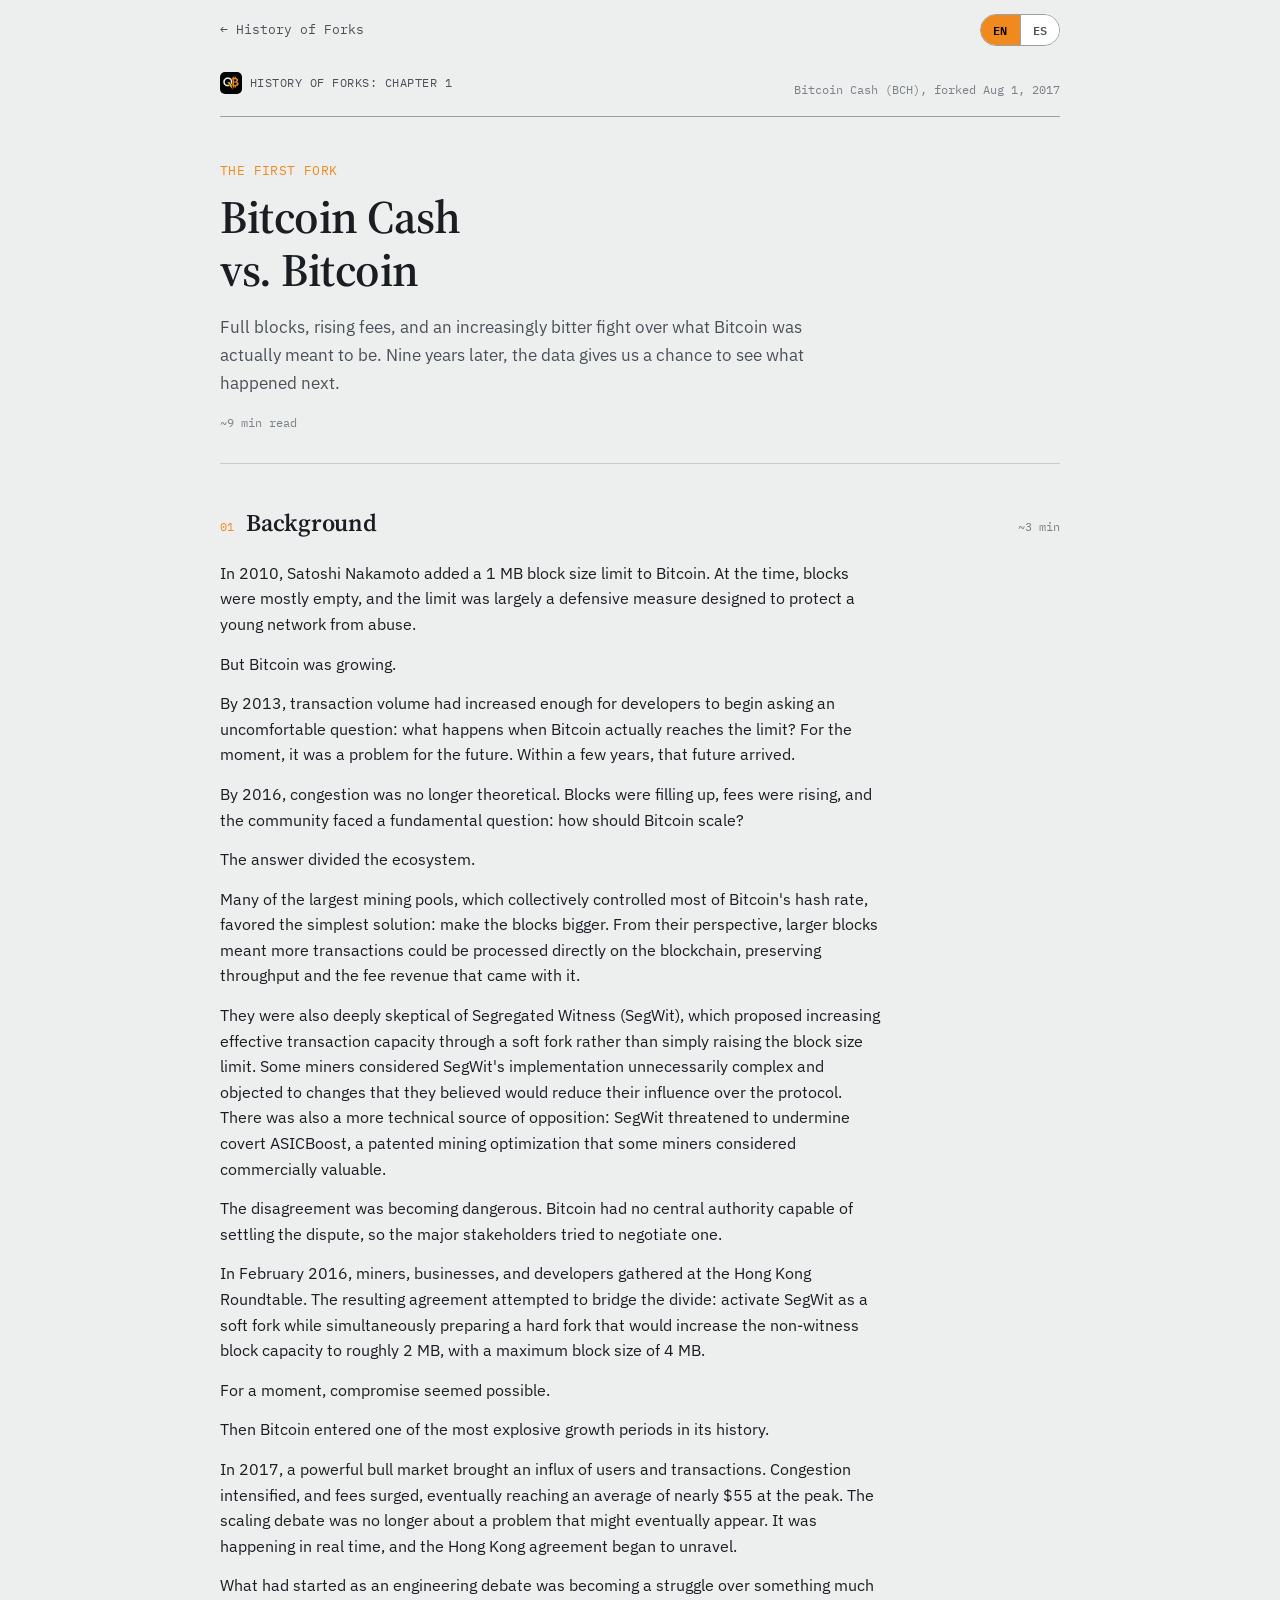
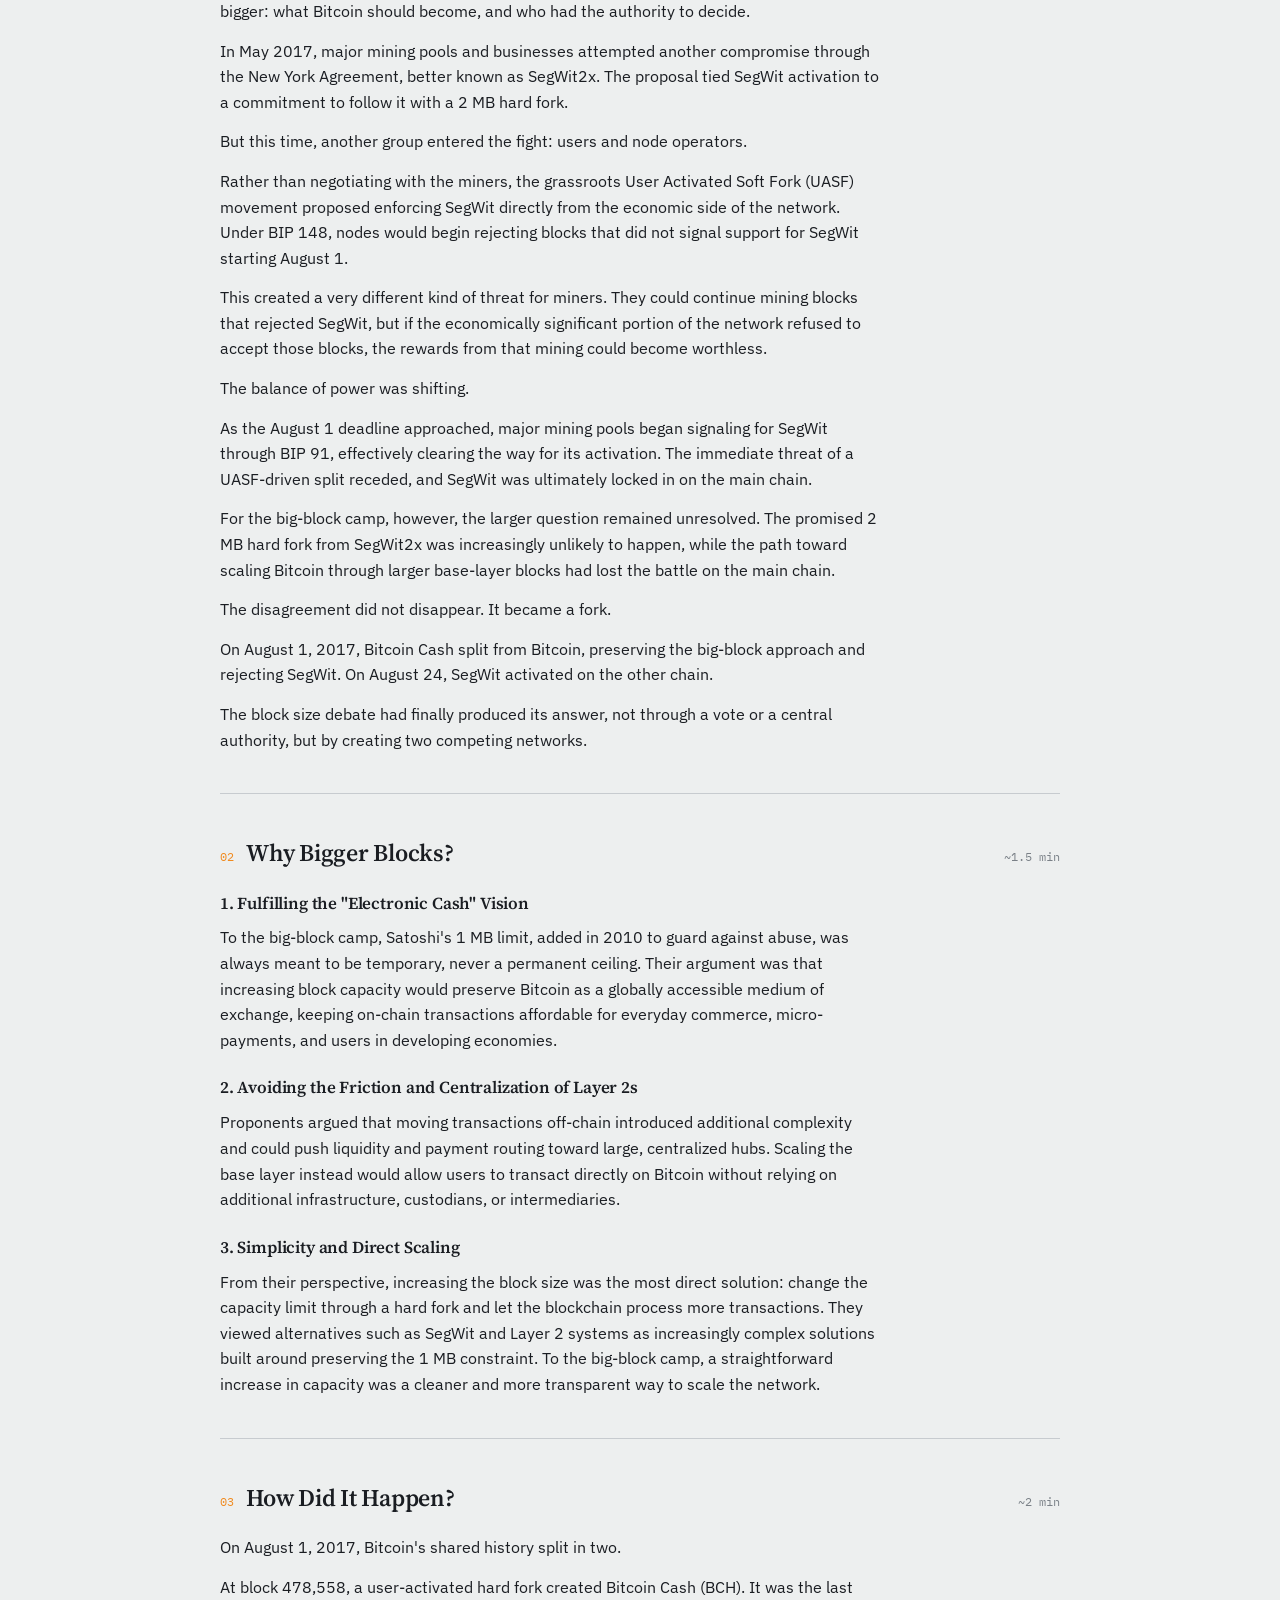
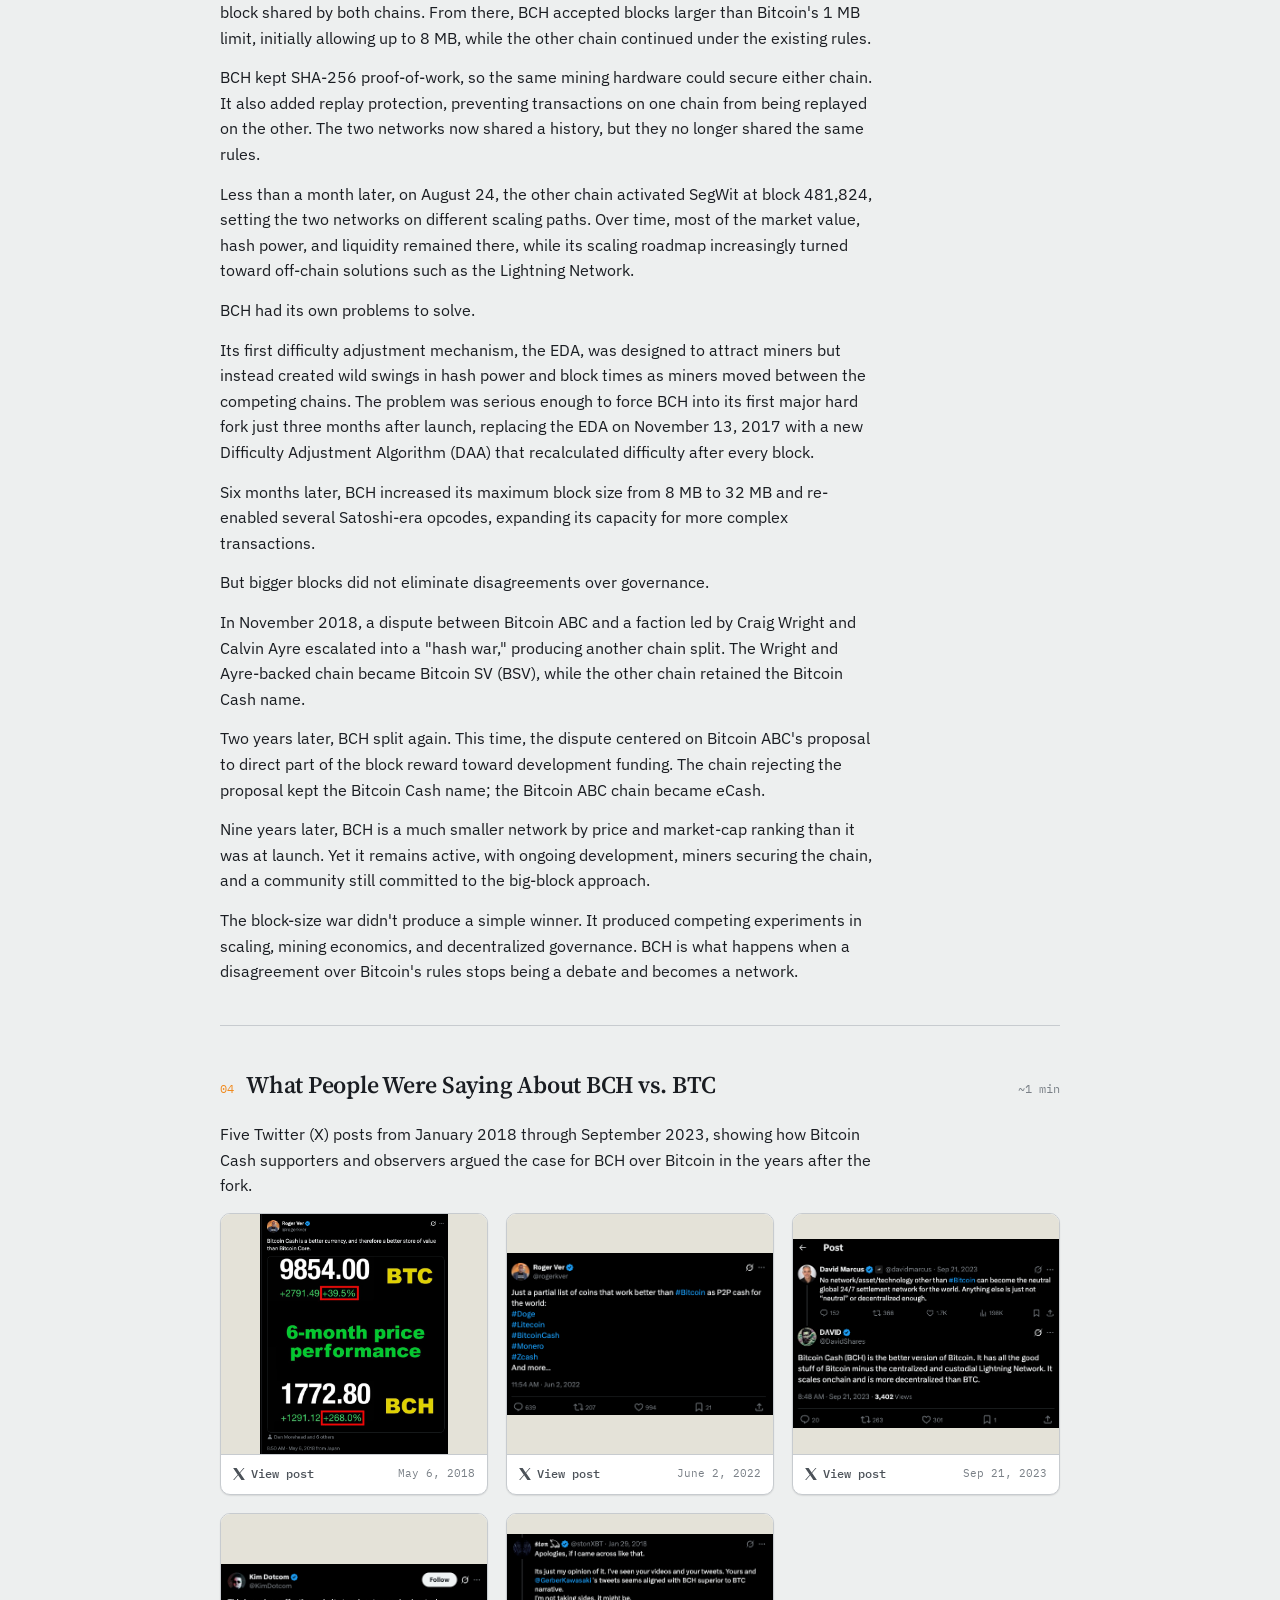
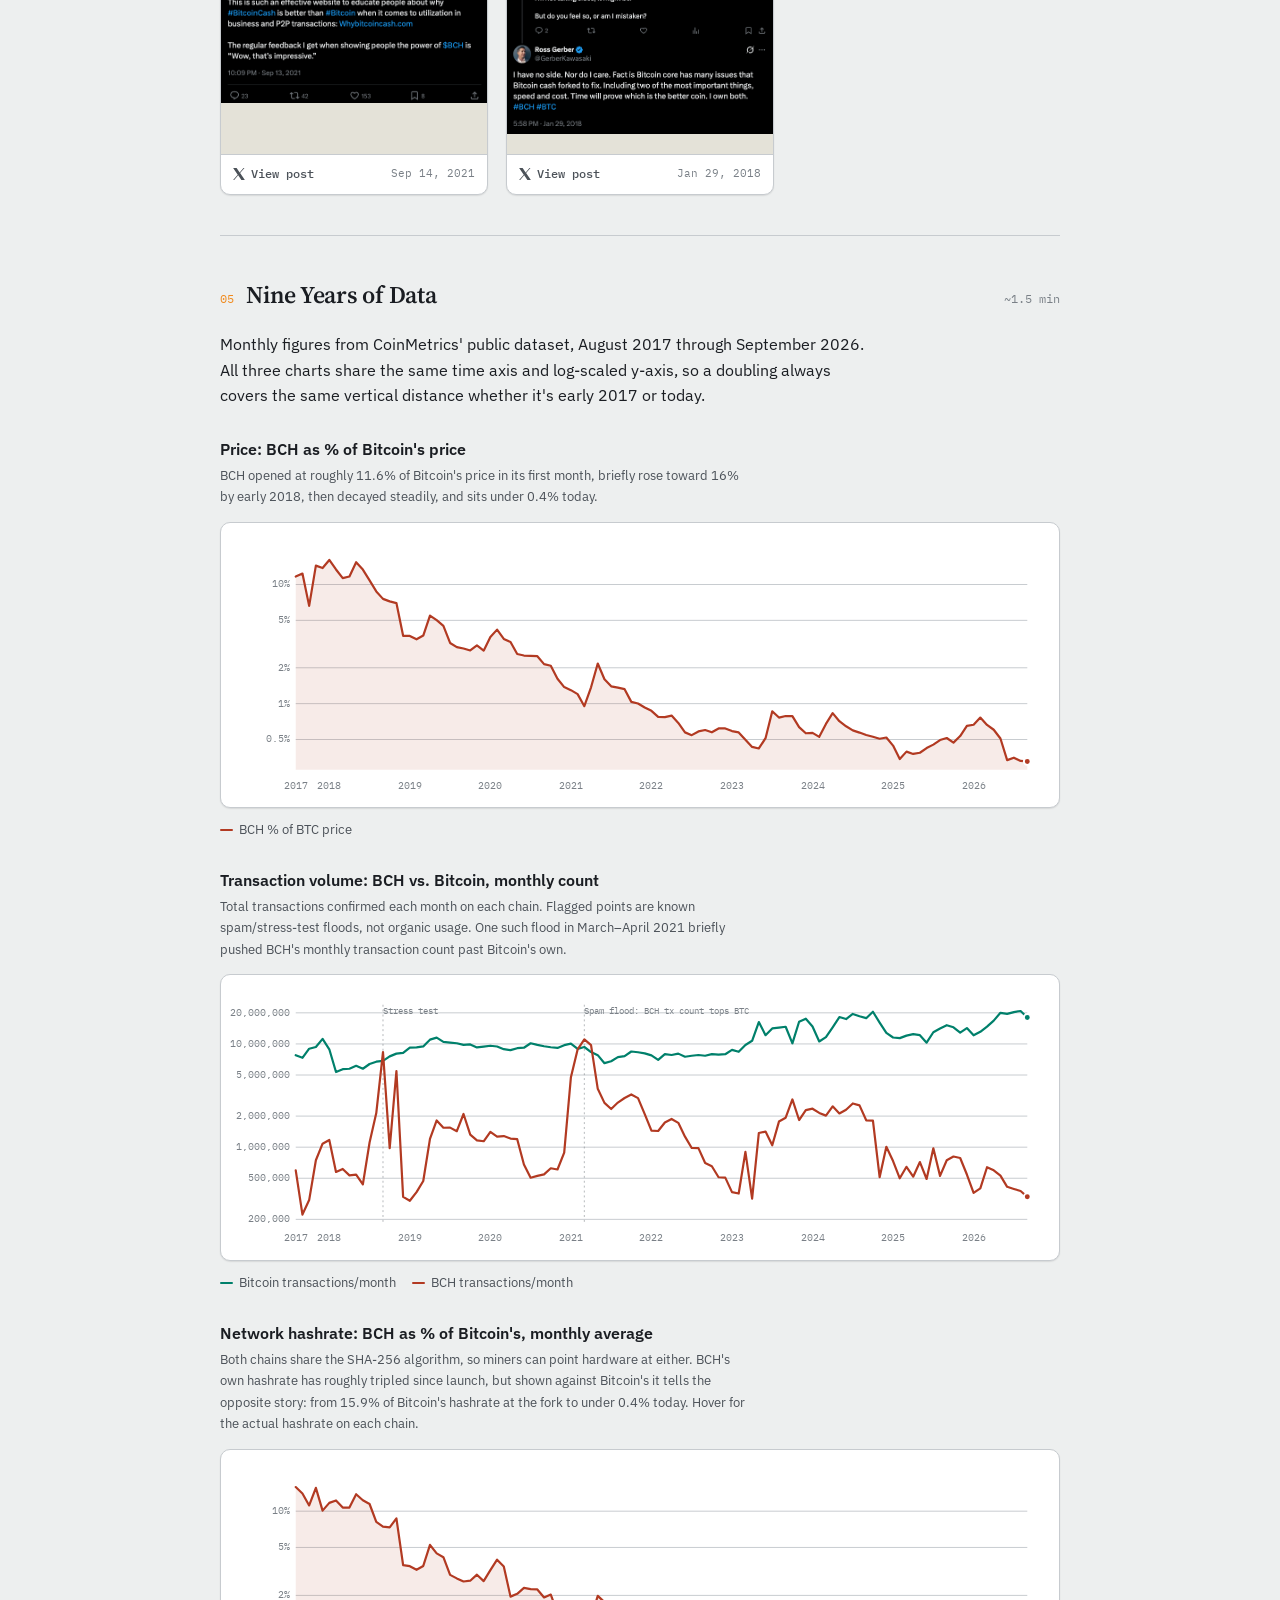
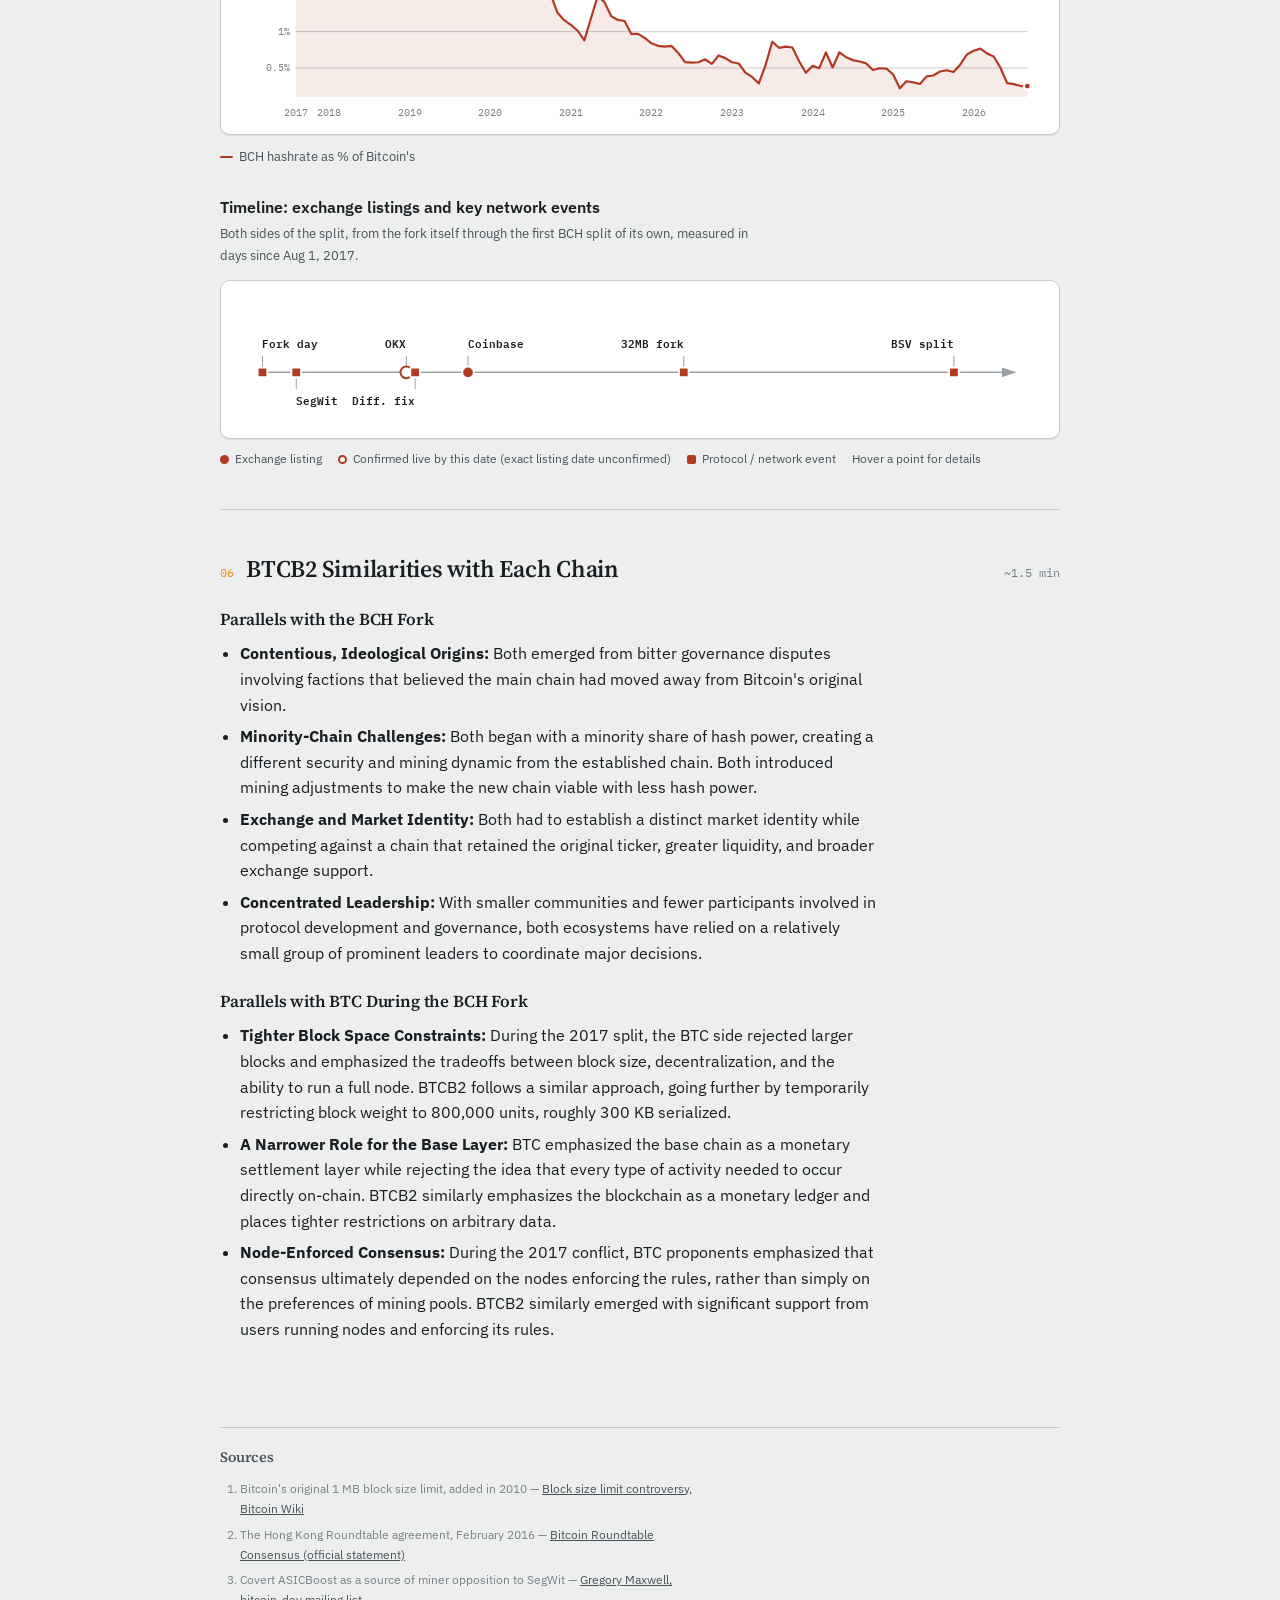
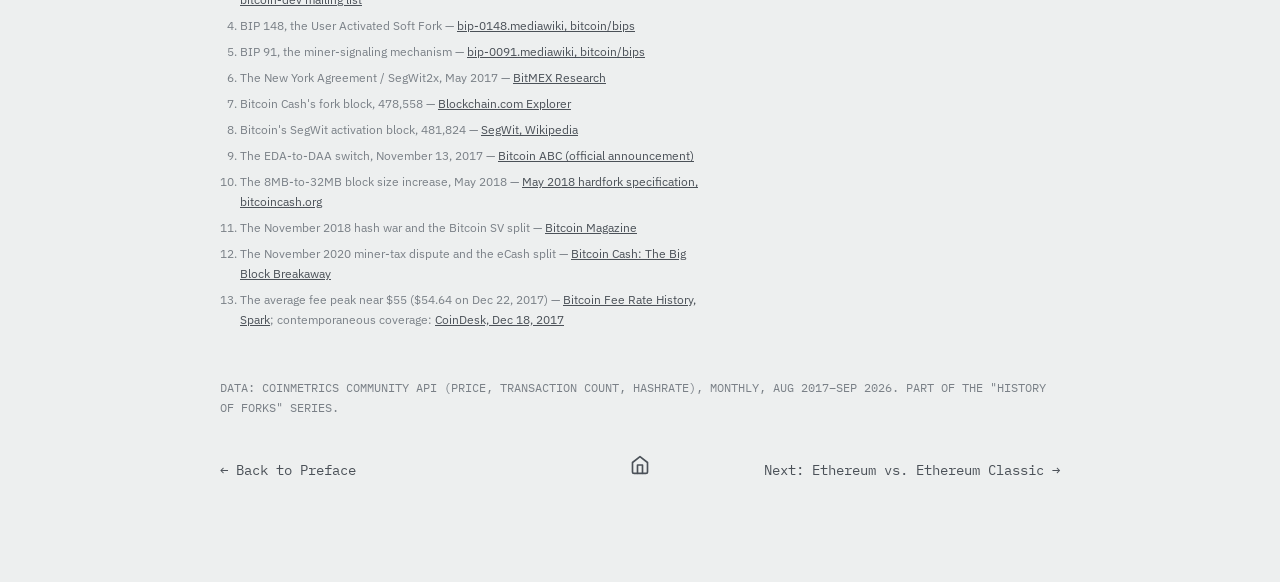
==== commit 74939238: "Publish Chapter 2: Ethereum vs. Ethereum Classic Finish the ETH/ETC chapter and link it from the hom" ====
--- a/bch-vs-btc.html
+++ b/bch-vs-btc.html
@@ -3,6 +3,7 @@
 <head>
 <meta charset="UTF-8">
 <meta name="viewport" content="width=device-width, initial-scale=1.0">
+<link rel="icon" type="image/png" href="assets/quantbitcoin-logo-rounded.png">
 <title>The First Fork: Bitcoin Cash vs. Bitcoin</title>
 <meta name="description" content="Why Bitcoin split in August 2017, what BCH proposed, and nine years of price, transaction, and hashrate data since.">
 
@@ -97,11 +98,24 @@
   .lang-toggle button.active{background:var(--brand-orange); color:#000;}
   .lang-toggle button:hover:not(.active){color:var(--ink);}
 
+  .chapter-nav{
+    display:grid; grid-template-columns:1fr auto 1fr; align-items:baseline;
+    margin-top:34px; gap:12px;
+  }
+  .chapter-nav a:nth-child(1){justify-self:start;}
+  .chapter-nav a:nth-child(2){justify-self:center;}
+  .chapter-nav a:nth-child(3){justify-self:end;}
+  @media (max-width:600px){
+    .chapter-nav{grid-template-columns:1fr; text-align:center;}
+    .chapter-nav a{justify-self:center !important;}
+  }
   .back-link{
-    display:inline-block; margin-top:34px; font-family:'IBM Plex Mono',monospace;
+    display:inline-block; font-family:'IBM Plex Mono',monospace;
     font-size:0.85rem; color:var(--ink-soft); text-decoration:none;
   }
   .back-link:hover{color:var(--brand-orange);}
+  .home-link{display:inline-flex; align-items:center; padding:4px;}
+  .home-link svg{width:20px; height:20px; fill:none; stroke:currentColor; stroke-width:2; stroke-linecap:round; stroke-linejoin:round; display:block;}
 
   .hero{padding:44px 0 30px; border-bottom:1px solid var(--rule);}
   .hero .eyebrow{font-family:'IBM Plex Mono',monospace; font-size:0.8rem; color:var(--brand-orange); letter-spacing:0.03em; margin-bottom:10px;}
@@ -328,7 +342,7 @@
   <section class="phase" id="how-it-happened">
     <div class="phase-head">
       <span class="phase-num">03</span>
-      <h2 id="how-h2">How It Happened?</h2>
+      <h2 id="how-h2">How Did It Happen?</h2>
       <span class="phase-time">~2 min</span>
     </div>
     <p id="hp1">On August 1, 2017, Bitcoin's shared history split in two.</p>
@@ -349,7 +363,7 @@
   <section class="phase" id="tweets">
     <div class="phase-head">
       <span class="phase-num">04</span>
-      <h2 id="tweets-h2">What people were saying about BCH vs. BTC</h2>
+      <h2 id="tweets-h2">What People Were Saying About BCH vs. BTC</h2>
       <span class="phase-time">~1 min</span>
     </div>
     <p id="tweets-intro">Five Twitter (X) posts from January 2018 through September 2023, showing how Bitcoin Cash supporters and observers argued the case for BCH over Bitcoin in the years after the fork.</p>
@@ -426,7 +440,7 @@
   <section class="phase" id="metrics">
     <div class="phase-head">
       <span class="phase-num">05</span>
-      <h2 id="metrics-h2">Nine years of data</h2>
+      <h2 id="metrics-h2">Nine Years of Data</h2>
       <span class="phase-time">~1.5 min</span>
     </div>
     <p id="metrics-intro">Monthly figures from CoinMetrics' public dataset, August 2017 through September 2026. All three charts share the same time axis and log-scaled y-axis, so a doubling always covers the same vertical distance whether it's early 2017 or today.</p>
@@ -524,7 +538,13 @@
     DATA: COINMETRICS COMMUNITY API (PRICE, TRANSACTION COUNT, HASHRATE), MONTHLY, AUG 2017–SEP 2026. PART OF THE "HISTORY OF FORKS" SERIES.
   </footer>
 
-  <a class="back-link" href="index.html" id="backlink">&larr; Back to History of Forks</a>
+  <div class="chapter-nav">
+    <a class="back-link" href="preface.html" id="backlink">&larr; Back to Preface</a>
+    <a class="back-link home-link" href="index.html" id="homelink" aria-label="Go to History of Forks">
+      <svg viewBox="0 0 24 24"><path d="M3 9l9-7 9 7v11a2 2 0 0 1-2 2H5a2 2 0 0 1-2-2z"></path><polyline points="9 22 9 12 15 12 15 22"></polyline></svg>
+    </a>
+    <a class="back-link" href="eth-vs-etc.html" id="nextlink">Next: Ethereum vs. Ethereum Classic &rarr;</a>
+  </div>
 
 </div>
 
@@ -1007,7 +1027,7 @@
     'tll1','tll2','tll3','tll4',
     'sim-h2','sim-h3a','sim-a1','sim-a2','sim-a3','sim-a4','sim-h3b','sim-b1','sim-b2','sim-b3',
     'sources-h3','src1','src2','src3','src4','src5','src6','src7','src8','src9','src10','src11','src12','src13',
-    'footer-text','backlink',
+    'footer-text','backlink','nextlink',
   ];
 
   const EN = {};
@@ -1121,7 +1141,8 @@
     'src12': 'La disputa sobre el impuesto a mineros de noviembre de 2020 y la división de eCash — <a href="https://bitcoin-takeover.com/bitcoin-cash-big-block-breakaway/" target="_blank" rel="noopener">Bitcoin Cash: The Big Block Breakaway</a>',
     'src13': 'El pico promedio de comisiones cerca de 55 dólares (54.64 dólares el 22 de dic. de 2017) — <a href="https://www.spark.money/tools/bitcoin-fee-rate-history" target="_blank" rel="noopener">Bitcoin Fee Rate History, Spark</a>; cobertura de la época: <a href="https://www.coindesk.com/markets/2017/12/18/bought-your-first-bitcoin-or-ether-brace-for-the-fees" target="_blank" rel="noopener">CoinDesk, 18 de dic. de 2017</a>',
     'footer-text': 'DATOS: API COMUNITARIA DE COINMETRICS (PRECIO, CONTEO DE TRANSACCIONES, HASHRATE), MENSUAL, AGO 2017–SEP 2026. PARTE DE LA SERIE "UNA HISTORIA DE FORKS".',
-    'backlink': '&larr; Volver a Una historia de Forks',
+    'backlink': '&larr; Volver al Prólogo',
+    'nextlink': 'Siguiente: Ethereum vs. Ethereum Classic &rarr;',
   };
 
   const META = {
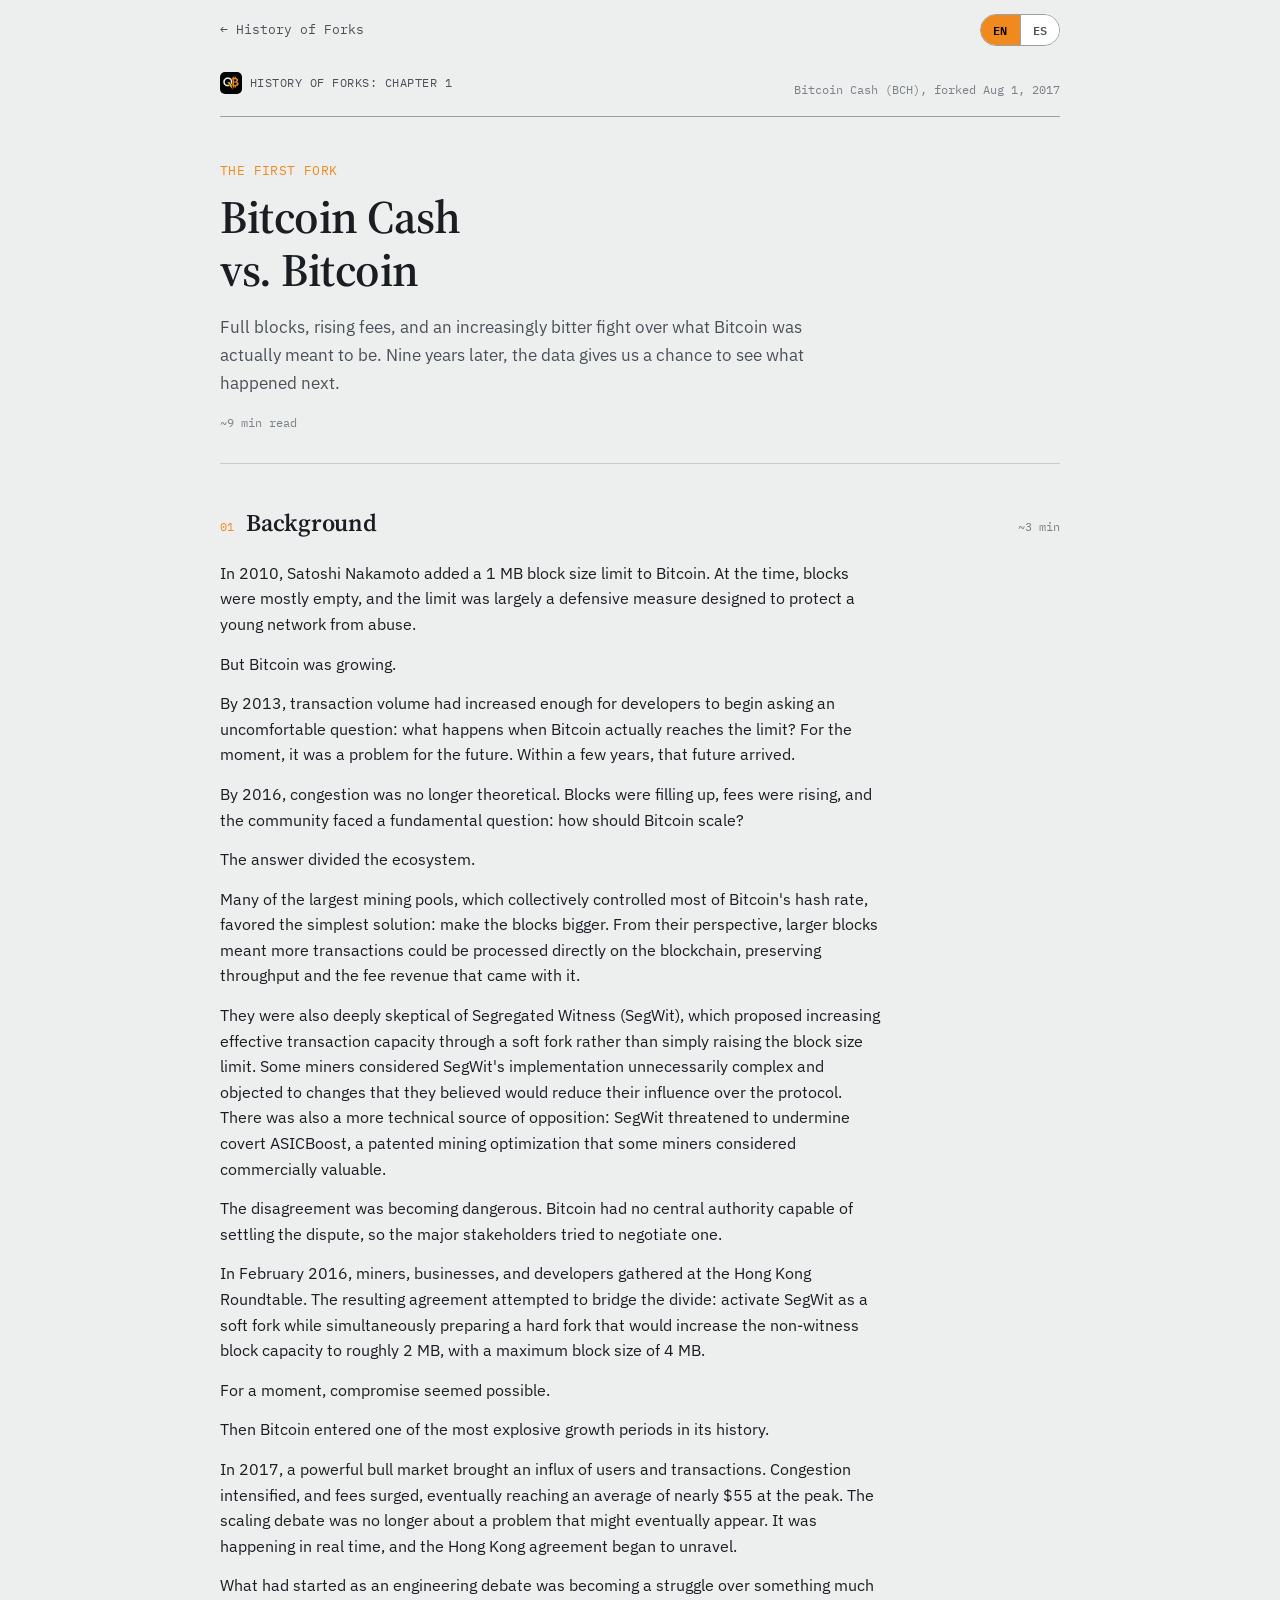
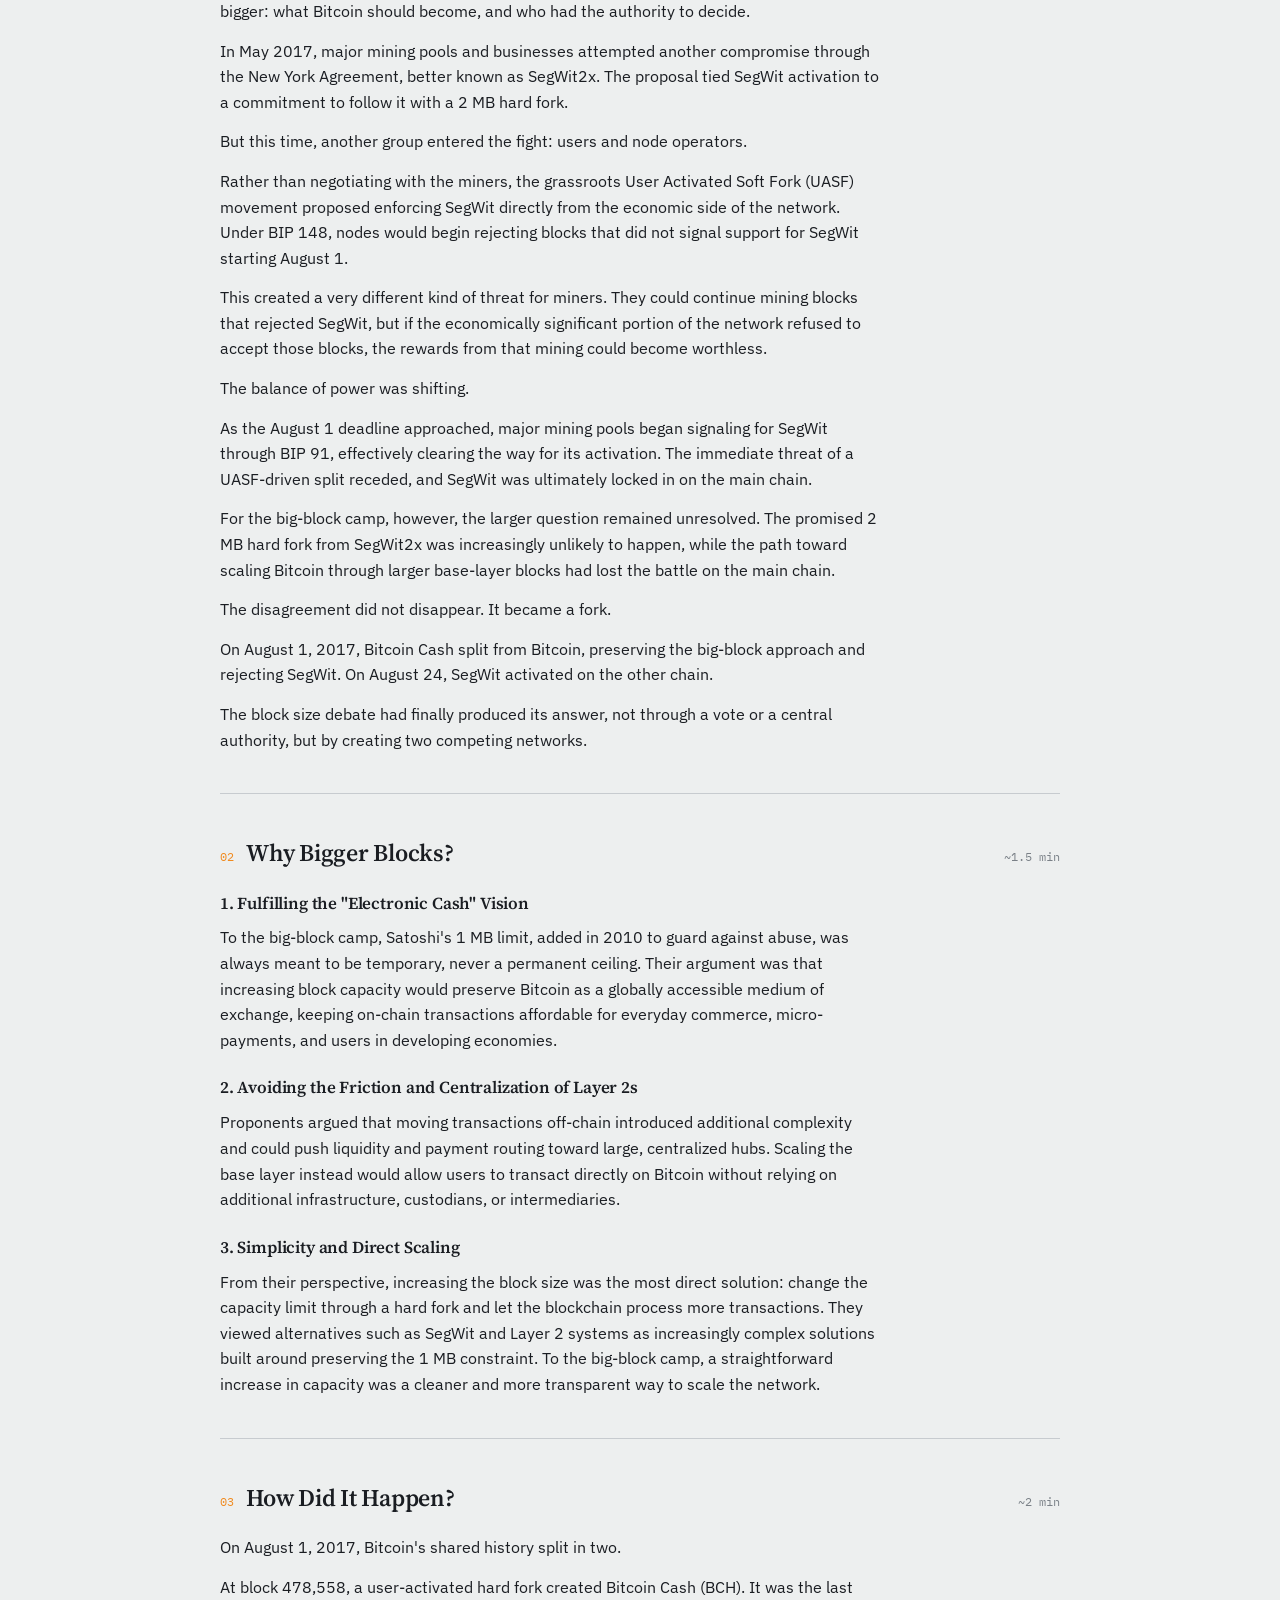
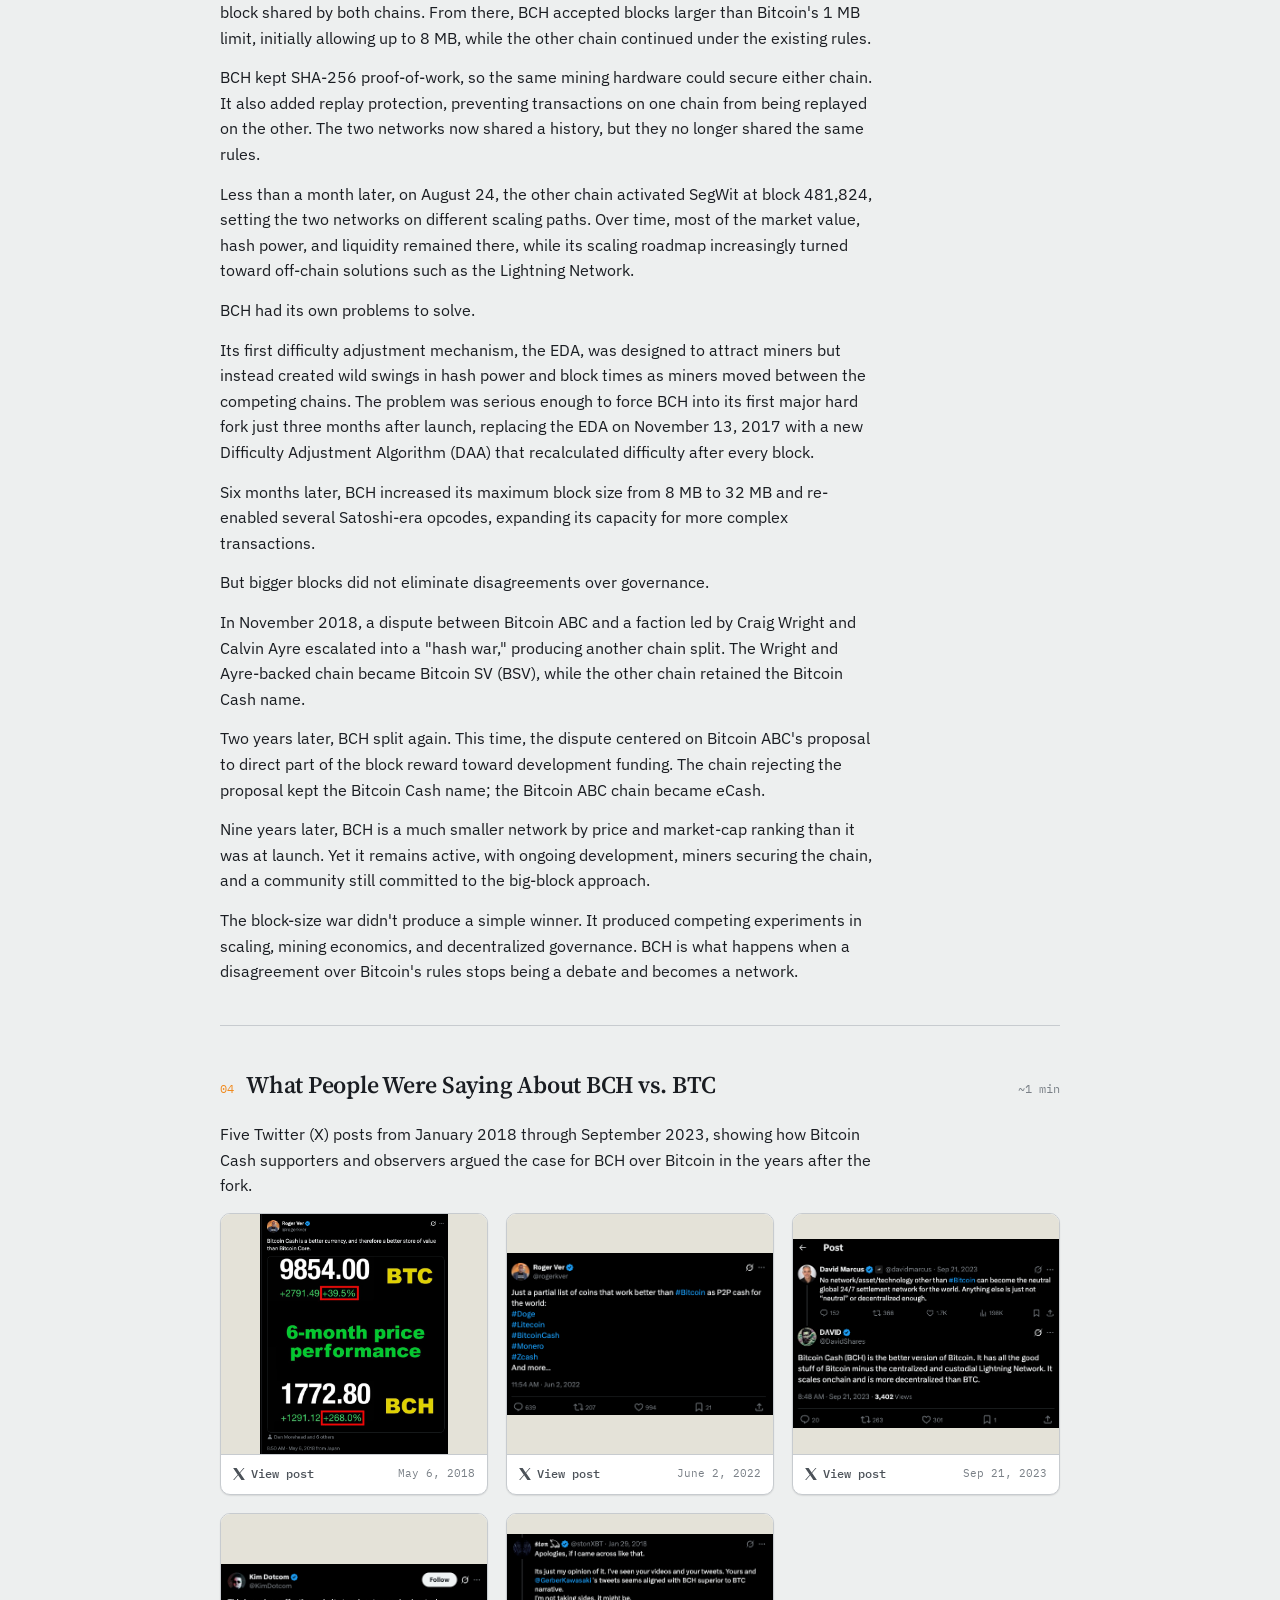
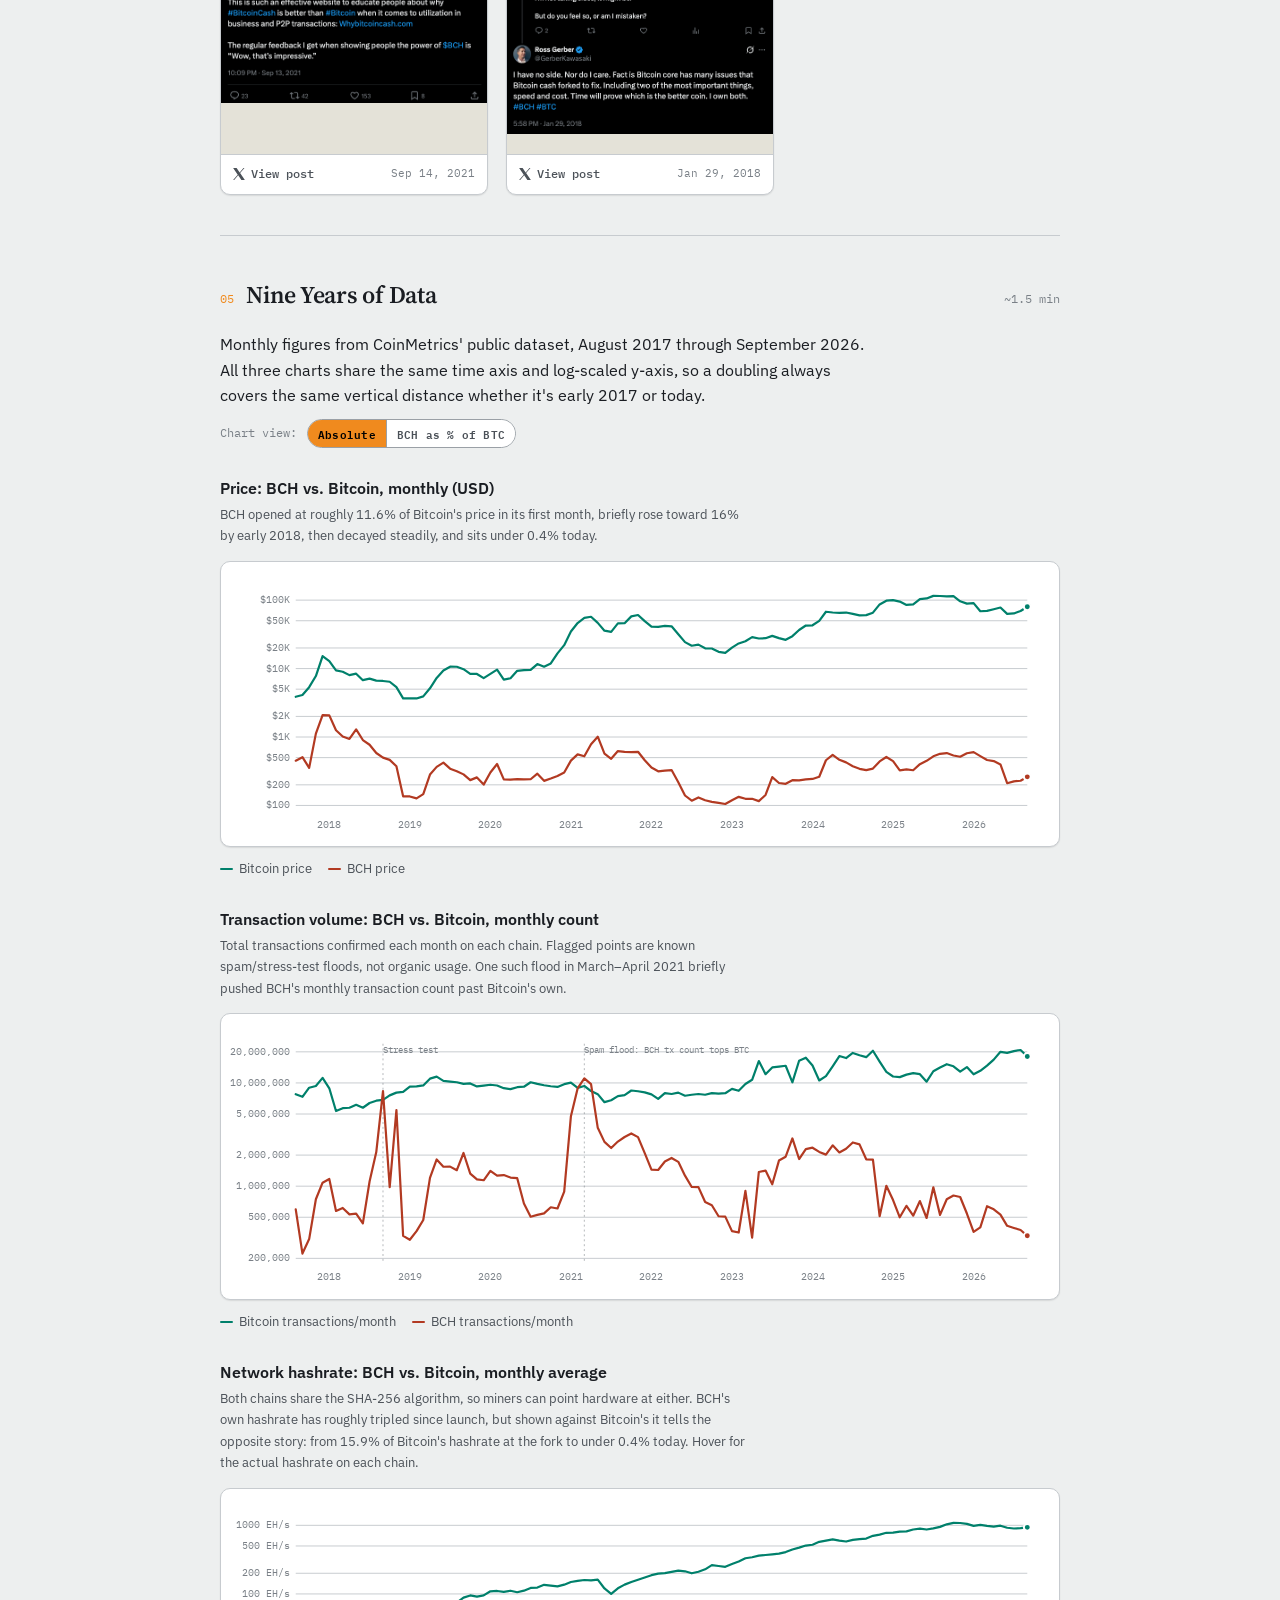
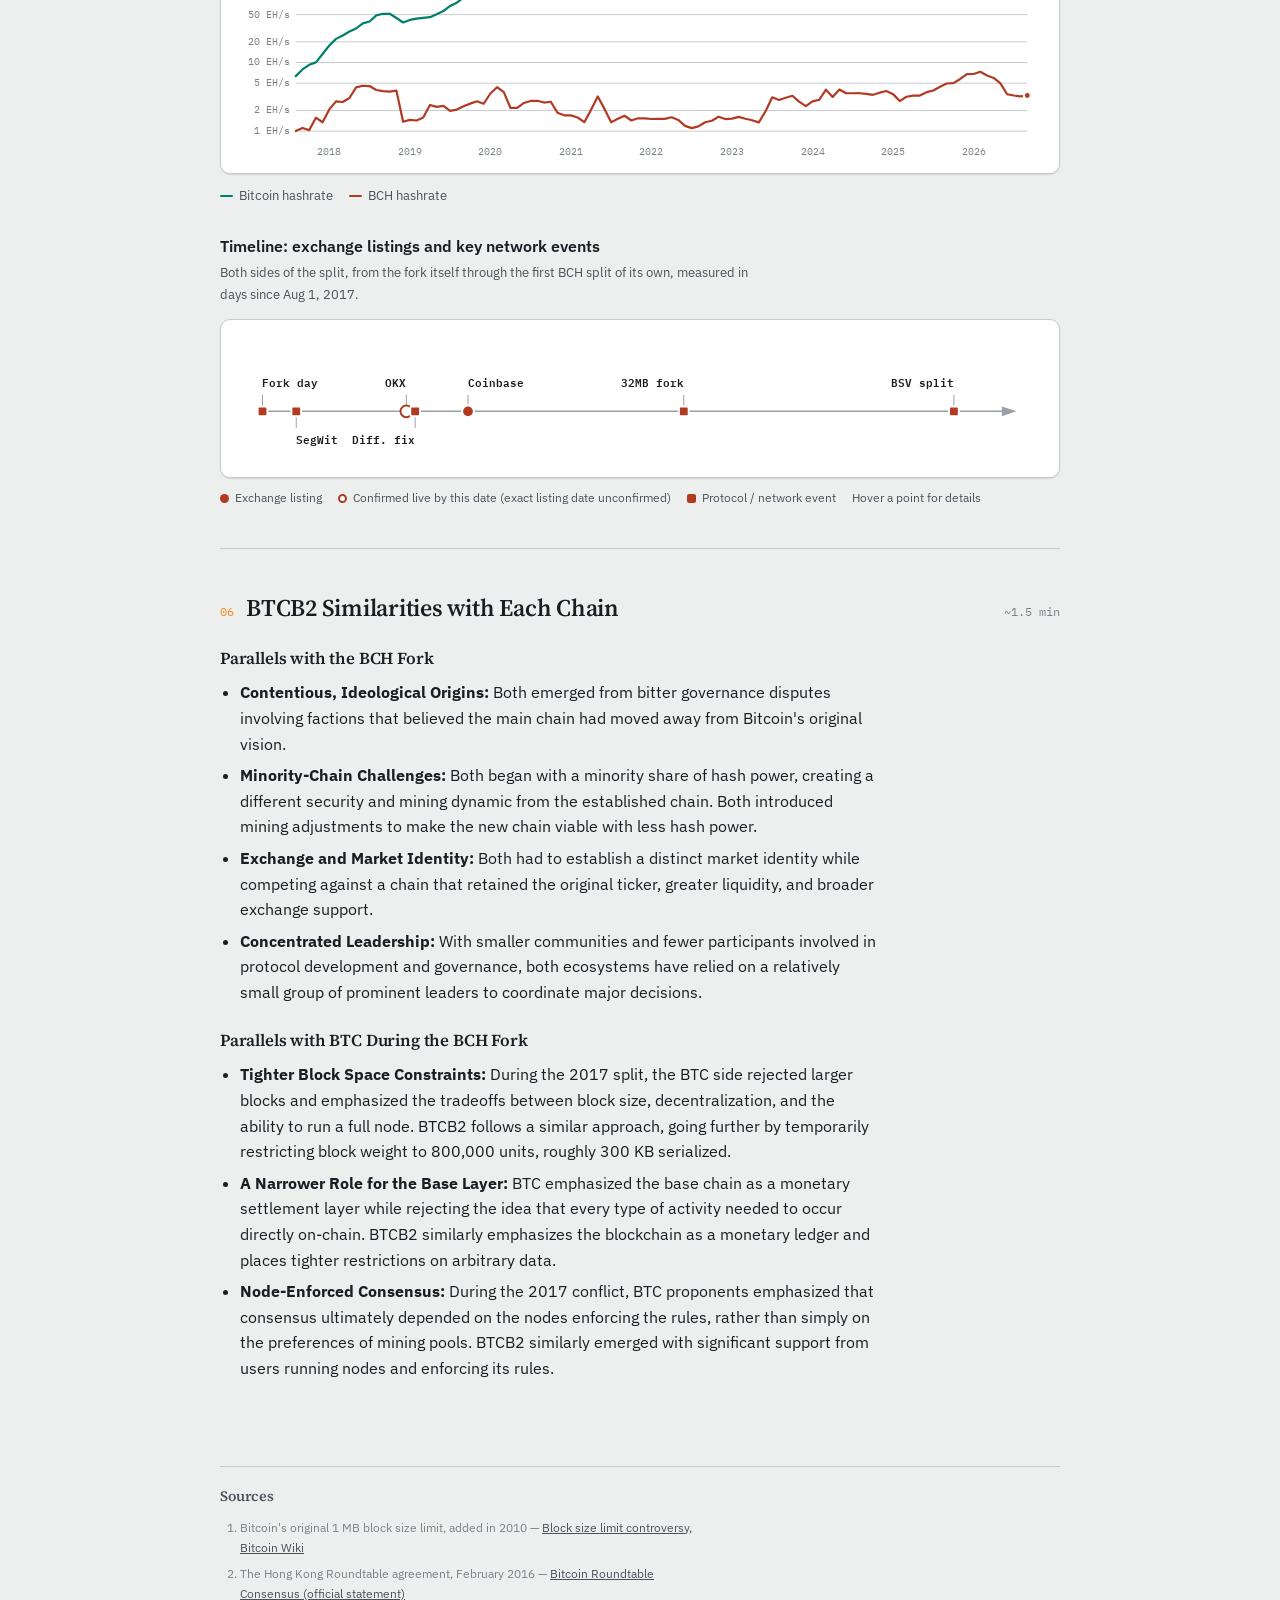
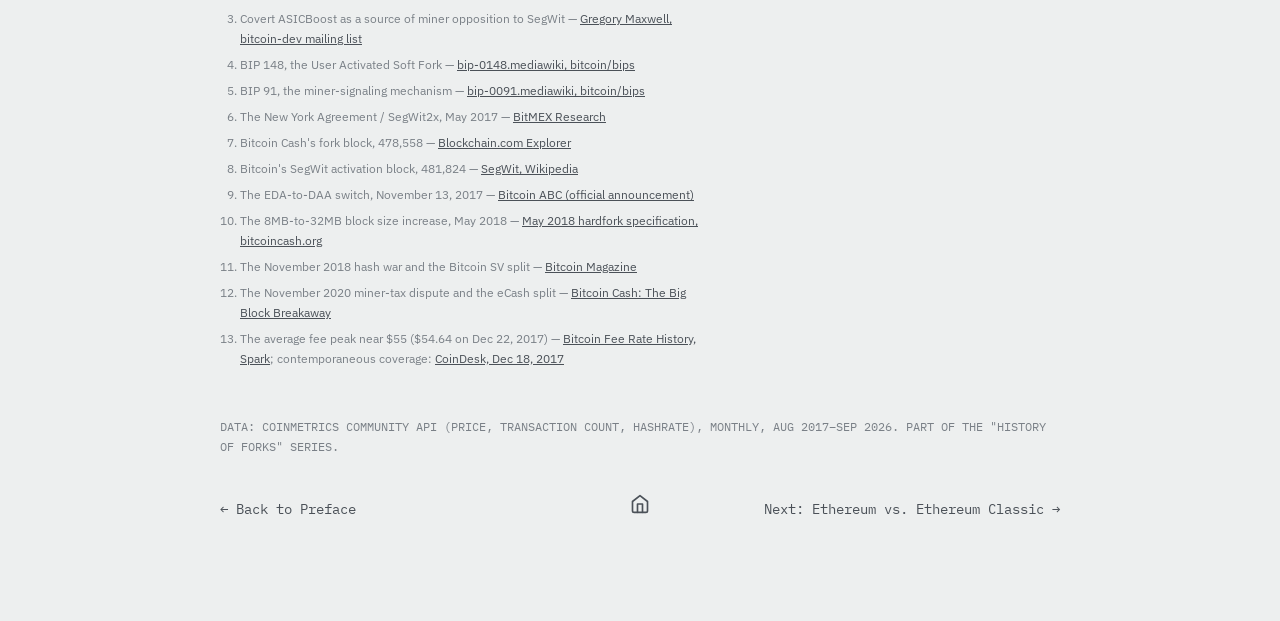
==== commit 1178f76d: "Finish Chapter 3 text and polish all chapters BTG: write the BTCB2 parallels section (EN/ES), add st" ====
--- a/bch-vs-btc.html
+++ b/bch-vs-btc.html
@@ -194,6 +194,16 @@
   .chart-block{margin-top:28px;}
   .chart-block:first-child{margin-top:0;}
   .chart-title{font-size:1rem; font-weight:600; margin-bottom:2px;}
+  .view-toggle-row{display:flex; align-items:center; gap:10px; margin:-4px 0 20px;}
+  .view-toggle-label{font-family:'IBM Plex Mono',monospace; font-size:0.78rem; color:var(--ink-mute);}
+  .view-toggle{display:flex; border:1px solid var(--rule-strong); border-radius:20px; overflow:hidden; flex-shrink:0;}
+  .view-toggle button{
+    font-family:'IBM Plex Mono',monospace; font-size:0.68rem; font-weight:600; letter-spacing:0.02em;
+    background:var(--panel); color:var(--ink-soft); border:none; padding:4px 10px; cursor:pointer;
+  }
+  .view-toggle button + button{border-left:1px solid var(--rule-strong);}
+  .view-toggle button.active{background:var(--brand-orange); color:#000;}
+  .view-toggle button:hover:not(.active){color:var(--ink);}
   .chart-caption{font-size:0.84rem; color:var(--ink-soft); margin:0 0 12px; max-width:64ch;}
   .chart-wrap{
     position:relative; background:var(--panel); border:1px solid var(--rule); border-radius:10px;
@@ -445,8 +455,16 @@
     </div>
     <p id="metrics-intro">Monthly figures from CoinMetrics' public dataset, August 2017 through September 2026. All three charts share the same time axis and log-scaled y-axis, so a doubling always covers the same vertical distance whether it's early 2017 or today.</p>
 
+    <div class="view-toggle-row">
+      <span class="view-toggle-label" id="view-label">Chart view:</span>
+      <div class="view-toggle" id="global-view-toggle">
+        <button type="button" class="active" data-mode="absolute" id="view-abs">Absolute</button>
+        <button type="button" data-mode="ratio" id="view-ratio">BCH as % of BTC</button>
+      </div>
+    </div>
+
     <div class="chart-block">
-      <div class="chart-title" id="ct1">Price: BCH as % of Bitcoin's price</div>
+      <div class="chart-title" id="ct1">Price: BCH vs. Bitcoin, monthly (USD)</div>
       <p class="chart-caption" id="cc1">BCH opened at roughly 11.6% of Bitcoin's price in its first month, briefly rose toward 16% by early 2018, then decayed steadily, and sits under 0.4% today.</p>
       <div class="chart-wrap">
         <svg class="chart" id="chart-ratio" viewBox="0 0 820 260" preserveAspectRatio="xMidYMid meet"></svg>
@@ -466,7 +484,7 @@
     </div>
 
     <div class="chart-block">
-      <div class="chart-title" id="ct3">Network hashrate: BCH as % of Bitcoin's, monthly average</div>
+      <div class="chart-title" id="ct3">Network hashrate: BCH vs. Bitcoin, monthly average</div>
       <p class="chart-caption" id="cc3">Both chains share the SHA-256 algorithm, so miners can point hardware at either. BCH's own hashrate has roughly tripled since launch, but shown against Bitcoin's it tells the opposite story: from 15.9% of Bitcoin's hashrate at the fork to under 0.4% today. Hover for the actual hashrate on each chain.</p>
       <div class="chart-wrap">
         <svg class="chart" id="chart-hash" viewBox="0 0 820 260" preserveAspectRatio="xMidYMid meet"></svg>
@@ -564,8 +582,18 @@
   const names = CURRENT_LANG === 'es' ? namesEs : namesEn;
   return names[parseInt(mo,10)-1] + ' ' + y;
 }
-function fmtInt(n){ return Math.round(n).toLocaleString(CURRENT_LANG === 'es' ? 'es-ES' : 'en-US'); }
+function fmtInt(n){ return Math.round(n).toLocaleString('en-US'); }
 function fmtPct(n){ return n.toFixed(3) + '%'; }
+function fmtUSD(n){
+  if (n >= 1000) return '$' + Math.round(n).toLocaleString('en-US');
+  if (n >= 1) return '$' + n.toFixed(2);
+  return '$' + n.toFixed(4);
+}
+function axisUSD(v){
+  if (v >= 1e6) return '$' + trimNum(v/1e6) + 'M';
+  if (v >= 1e3) return '$' + trimNum(v/1e3) + 'K';
+  return '$' + trimNum(v);
+}
 function fmtEH(n){ return (n/1e6).toFixed(2) + ' EH/s'; }
 // axis ticks land on "nice" round numbers (1/2/5 * 10^n) already — this just
 // strips the forced decimal padding those nice numbers don't need, without
@@ -627,7 +655,11 @@
   let lastYear = null;
   DATA.forEach((d,i) => {
     const yr = d.month.slice(0,4);
-    if (yr !== lastYear){ yearTicks.push(i); lastYear = yr; }
+    if (yr !== lastYear){
+      // drop a tick that lands too close to the previous one (data starts Aug 2017)
+      if (yearTicks.length && i - yearTicks[yearTicks.length - 1] < 6) yearTicks.pop();
+      yearTicks.push(i); lastYear = yr;
+    }
   });
   yearTicks.forEach(i => {
     const lbl = svg.appendChild(el('text', {x:xAt(i), y:H-6, class:'axis-label', 'text-anchor':'middle'}));
@@ -738,6 +770,9 @@
 const CHART_TEXT = {
   en: {
     ratio: 'BCH % of BTC price',
+    priceBch: 'BCH price',
+    priceBtc: 'Bitcoin price',
+    txRatio: "BCH transactions as % of Bitcoin's",
     txBtc: 'Bitcoin transactions/month',
     txBch: 'BCH transactions/month',
     annStress: 'Stress test',
@@ -748,37 +783,62 @@
   },
   es: {
     ratio: 'BCH como % del precio de BTC',
+    priceBch: 'Precio de BCH',
+    priceBtc: 'Precio de Bitcoin',
+    txRatio: 'Transacciones de BCH como % de las de Bitcoin',
     txBtc: 'Transacciones de Bitcoin/mes',
     txBch: 'Transacciones de BCH/mes',
     annStress: 'Prueba de estrés',
     annSpam: 'Inundación de spam: BCH supera a BTC en transacciones',
-    hash: 'Hashrate de BCH como % del de Bitcoin',
-    hashBch: 'Hashrate de BCH',
-    hashBtc: 'Hashrate de Bitcoin',
+    hash: '<em>Hashrate</em> de BCH como % del de Bitcoin',
+    hashBch: '<em>Hashrate</em> de BCH',
+    hashBtc: '<em>Hashrate</em> de Bitcoin',
   },
 };
 
+// "absolute" shows both chains; "ratio" shows BCH as % of Bitcoin. Set by the
+// Chart view toggle, same as the ETH and BTG chapters.
+let CHART_MODE = 'absolute';
 function renderMainCharts(lang){
   const t = CHART_TEXT[lang] || CHART_TEXT.en;
-
-  renderChart('chart-ratio', 'tooltip-ratio', 'legend-ratio',
+  const abs = CHART_MODE === 'absolute';
+  const txAnnotations = {annotations: [
+    {month:'2018-09', label:t.annStress},
+    {month:'2021-03', label:t.annSpam},
+  ]};
+
+  if (abs) renderChart('chart-ratio', 'tooltip-ratio', 'legend-ratio',
+    [
+      {key:'btc', label:t.priceBtc, get:d=>d.btc_price},
+      {key:'bch', label:t.priceBch, get:d=>d.bch_price},
+    ],
+    fmtUSD, axisUSD
+  );
+  else renderChart('chart-ratio', 'tooltip-ratio', 'legend-ratio',
     [{key:'bch', label:t.ratio, get:d=>d.ratio_pct}],
     fmtPct, axisPct
   );
 
-  renderChart('chart-tx', 'tooltip-tx', 'legend-tx',
+  if (abs) renderChart('chart-tx', 'tooltip-tx', 'legend-tx',
     [
       {key:'btc', label:t.txBtc, get:d=>d.btc_tx},
       {key:'bch', label:t.txBch, get:d=>d.bch_tx},
     ],
-    fmtInt, null,
-    {annotations: [
-      {month:'2018-09', label:t.annStress},
-      {month:'2021-03', label:t.annSpam},
-    ]}
+    fmtInt, null, txAnnotations
   );
-
-  renderChart('chart-hash', 'tooltip-hash', 'legend-hash',
+  else renderChart('chart-tx', 'tooltip-tx', 'legend-tx',
+    [{key:'bch', label:t.txRatio, get:d=>d.bch_tx/d.btc_tx*100}],
+    fmtPct, axisPct, txAnnotations
+  );
+
+  if (abs) renderChart('chart-hash', 'tooltip-hash', 'legend-hash',
+    [
+      {key:'btc', label:t.hashBtc, get:d=>d.btc_hashrate},
+      {key:'bch', label:t.hashBch, get:d=>d.bch_hashrate},
+    ],
+    fmtEH, axisEH
+  );
+  else renderChart('chart-hash', 'tooltip-hash', 'legend-hash',
     [{key:'bch', label:t.hash, get:d=>d.bch_hashrate/d.btc_hashrate*100}],
     fmtPct, axisPct,
     {tooltipExtra: d => [
@@ -787,6 +847,14 @@
     ]}
   );
 }
+
+document.querySelectorAll('#global-view-toggle button').forEach(btn => {
+  btn.addEventListener('click', () => {
+    document.querySelectorAll('#global-view-toggle button').forEach(b => b.classList.toggle('active', b === btn));
+    CHART_MODE = btn.dataset.mode;
+    renderMainCharts(CURRENT_LANG);
+  });
+});
 
 // ---------------- exchange listing timeline ----------------
 // A data-driven point-in-time timeline, not a table: add a new exchange by
@@ -843,7 +911,7 @@
       label: 'BSV split',
       title: 'Bitcoin SV splits from BCH',
       date: '2018-11-15',
-      detail: 'The "hash war" with Craig Wright and Calvin Ayre’s faction ends with Bitcoin SV breaking away as its own chain.',
+      detail: 'The "hash war" with Craig Wright and Calvin Ayre\'s faction ends with Bitcoin SV breaking away as its own chain.',
     },
   ],
   es: [
@@ -851,7 +919,7 @@
       label: 'Día del fork',
       title: 'Día del fork / Kraken / Binance',
       date: '2017-08-01',
-      detail: 'BCH se activa en el bloque 478,558. Kraken acredita a los tenedores de BTC 1:1 el mismo día; Binance abre el trading de BCC/BTC al día siguiente, el 2 de agosto (los depósitos/retiros llegan el 11 de septiembre).',
+      detail: 'BCH se activa en el bloque 478,558. Kraken acredita a los tenedores de BTC 1:1 el mismo día; Binance abre el <em>trading</em> de BCC/BTC al día siguiente, el 2 de agosto (los depósitos/retiros llegan el 11 de septiembre).',
     },
     {
       label: 'SegWit',
@@ -863,7 +931,7 @@
       label: 'OKX',
       title: 'OKX (OKCoin/OKEx)',
       date: '2017-11-07',
-      detail: 'Confirmado como listado para esta fecha, mediante un cambio de ticker de BCC a BCH. La fecha de listado original no está confirmada, probablemente sea anterior.',
+      detail: 'Confirmado como listado para esta fecha, mediante un cambio de <em>ticker</em> de BCC a BCH. La fecha de listado original no está confirmada, probablemente sea anterior.',
       proxy: true,
       listing: true,
     },
@@ -877,20 +945,20 @@
       label: 'Coinbase',
       title: 'Coinbase / GDAX',
       date: '2017-12-19',
-      detail: 'Anuncia soporte; el trading de BCH-USD/EUR/BTC llega semanas después.',
+      detail: 'Anuncia soporte; el <em>trading</em> de BCH-USD/EUR/BTC llega semanas después.',
       listing: true,
     },
     {
       label: 'Fork de 32MB',
       title: 'Aumento del tamaño de bloque a 32MB',
       date: '2018-05-15',
-      detail: 'Un hard fork eleva el límite de tamaño de bloque de 8MB a 32MB y reactiva varios opcodes originales de Bitcoin.',
+      detail: 'Un <em>hard fork</em> eleva el límite de tamaño de bloque de 8MB a 32MB y reactiva varios <em>opcodes</em> originales de Bitcoin.',
     },
     {
       label: 'División de BSV',
       title: 'Bitcoin SV se separa de BCH',
       date: '2018-11-15',
-      detail: 'La "guerra de hash" con la facción de Craig Wright y Calvin Ayre termina con Bitcoin SV separándose como su propia cadena.',
+      detail: 'La "guerra de <em>hash</em>" con la facción de Craig Wright y Calvin Ayre termina con Bitcoin SV separándose como su propia cadena.',
     },
   ],
 };
@@ -1017,6 +1085,7 @@
 // ---------------- language toggle ----------------
 (function(){
   const IDS = [
+    'view-label','view-abs','view-ratio',
     'nav-back','masthead-title-text','masthead-meta','hero-eyebrow','hero-lede','read-time',
     'bg-h2','bg1','bg2','bg3','bg4','bg5','bg6','bg7','bg8','bg9','bg10','bg11','bg12','bg13','bg14',
     'bg15','bg16','bg17','bg18','bg19','bg20','bg21','bg22','bg23',
@@ -1050,49 +1119,49 @@
     'bg3': 'Para 2013, el volumen de transacciones había crecido lo suficiente como para que los desarrolladores empezaran a hacerse una pregunta incómoda: ¿qué pasa cuando Bitcoin realmente alcance el límite? Por el momento, era un problema para el futuro. Pocos años después, ese futuro llegó.',
     'bg4': 'Para 2016, la congestión ya no era teórica. Los bloques se estaban llenando, las comisiones subían, y la comunidad enfrentaba una pregunta fundamental: ¿cómo debía escalar Bitcoin?',
     'bg5': 'La respuesta dividió al ecosistema.',
-    'bg6': 'Muchos de los mayores pools de minería, que en conjunto controlaban la mayor parte del hash rate de Bitcoin, favorecían la solución más simple: hacer los bloques más grandes. Desde su perspectiva, bloques más grandes significaban que se podían procesar más transacciones directamente en la blockchain, preservando el rendimiento y los ingresos por comisiones que venían con él.',
-    'bg7': 'También eran profundamente escépticos de Segregated Witness (SegWit), que proponía aumentar la capacidad efectiva de transacciones mediante un soft fork en lugar de simplemente elevar el límite de tamaño de bloque. Algunos mineros consideraban que la implementación de SegWit era innecesariamente compleja y se oponían a cambios que, según creían, reducirían su influencia sobre el protocolo. También había una fuente de oposición más técnica: SegWit amenazaba con socavar el covert ASICBoost, una optimización de minería patentada que algunos mineros consideraban comercialmente valiosa.',
+    'bg6': 'Muchos de los mayores <em>pools</em> de minería, que en conjunto controlaban la mayor parte del <em>hash</em> rate de Bitcoin, favorecían la solución más simple: hacer los bloques más grandes. Desde su perspectiva, bloques más grandes significaban que se podían procesar más transacciones directamente en la <em>blockchain</em>, preservando el rendimiento y los ingresos por comisiones que venían con él.',
+    'bg7': 'También eran profundamente escépticos de Segregated Witness (SegWit), que proponía aumentar la capacidad efectiva de transacciones mediante un <em>soft fork</em> en lugar de simplemente elevar el límite de tamaño de bloque. Algunos mineros consideraban que la implementación de SegWit era innecesariamente compleja y se oponían a cambios que, según creían, reducirían su influencia sobre el protocolo. También había una fuente de oposición más técnica: SegWit amenazaba con socavar el covert ASICBoost, una optimización de minería patentada que algunos mineros consideraban comercialmente valiosa.',
     'bg8': 'El desacuerdo se estaba volviendo peligroso. Bitcoin no tenía una autoridad central capaz de resolver la disputa, así que los principales actores intentaron negociar una salida.',
-    'bg9': 'En febrero de 2016, mineros, empresas y desarrolladores se reunieron en la Mesa Redonda de Hong Kong. El acuerdo resultante intentó tender un puente entre las posturas: activar SegWit como soft fork mientras se preparaba simultáneamente un hard fork que aumentaría la capacidad de bloque sin contar los datos de testigo a aproximadamente 2 MB, con un tamaño máximo de bloque de 4 MB.',
+    'bg9': 'En febrero de 2016, mineros, empresas y desarrolladores se reunieron en la Mesa Redonda de Hong Kong. El acuerdo resultante intentó tender un puente entre las posturas: activar SegWit como <em>soft fork</em> mientras se preparaba simultáneamente un <em>hard fork</em> que aumentaría la capacidad de bloque sin contar los datos de testigo a aproximadamente 2 MB, con un tamaño máximo de bloque de 4 MB.',
     'bg10': 'Por un momento, el compromiso pareció posible.',
     'bg11': 'Entonces Bitcoin entró en uno de los períodos de crecimiento más explosivos de su historia.',
     'bg12': 'En 2017, un poderoso mercado alcista trajo una oleada de usuarios y transacciones. La congestión se intensificó, y las comisiones se dispararon, llegando a un promedio de casi 55 dólares en su punto máximo. El debate sobre escalabilidad ya no trataba de un problema que quizás aparecería algún día. Estaba ocurriendo en tiempo real, y el acuerdo de Hong Kong empezó a desmoronarse.',
     'bg13': 'Lo que había comenzado como un debate de ingeniería se estaba convirtiendo en una lucha por algo mucho más grande: en qué debía convertirse Bitcoin, y quién tenía la autoridad para decidirlo.',
-    'bg14': 'En mayo de 2017, los principales pools de minería y empresas intentaron otro compromiso mediante el Acuerdo de Nueva York, más conocido como SegWit2x. La propuesta ataba la activación de SegWit a un compromiso de seguirla con un hard fork de 2 MB.',
+    'bg14': 'En mayo de 2017, los principales <em>pools</em> de minería y empresas intentaron otro compromiso mediante el Acuerdo de Nueva York, más conocido como SegWit2x. La propuesta ataba la activación de SegWit a un compromiso de seguirla con un <em>hard fork</em> de 2 MB.',
     'bg15': 'Pero esta vez, otro grupo entró en la pelea: los usuarios y los operadores de nodos.',
-    'bg16': 'En lugar de negociar con los mineros, el movimiento de base User Activated Soft Fork (UASF) propuso hacer cumplir SegWit directamente desde el lado económico de la red. Bajo BIP 148, los nodos comenzarían a rechazar los bloques que no señalizaran soporte para SegWit a partir del 1 de agosto.',
+    'bg16': 'En lugar de negociar con los mineros, el movimiento de base User Activated <em>Soft Fork</em> (UASF) propuso hacer cumplir SegWit directamente desde el lado económico de la red. Bajo BIP 148, los nodos comenzarían a rechazar los bloques que no señalizaran soporte para SegWit a partir del 1 de agosto.',
     'bg17': 'Esto creó un tipo de amenaza muy distinto para los mineros. Podían seguir minando bloques que rechazaran SegWit, pero si la parte económicamente significativa de la red se negaba a aceptar esos bloques, las recompensas de esa minería podían quedar sin valor.',
     'bg18': 'El equilibrio de poder estaba cambiando.',
-    'bg19': 'A medida que se acercaba el plazo del 1 de agosto, los principales pools de minería comenzaron a señalizar a favor de SegWit mediante BIP 91, despejando efectivamente el camino para su activación. La amenaza inmediata de una división impulsada por el UASF retrocedió, y SegWit finalmente quedó fijado en la cadena principal.',
-    'bg20': 'Para el bando de los bloques grandes, sin embargo, la pregunta más grande seguía sin resolverse. El prometido hard fork de 2 MB de SegWit2x era cada vez menos probable, mientras que el camino para escalar Bitcoin mediante bloques base más grandes había perdido la batalla en la cadena principal.',
-    'bg21': 'El desacuerdo no desapareció. Se convirtió en un fork.',
+    'bg19': 'A medida que se acercaba el plazo del 1 de agosto, los principales <em>pools</em> de minería comenzaron a señalizar a favor de SegWit mediante BIP 91, despejando efectivamente el camino para su activación. La amenaza inmediata de una división impulsada por el UASF retrocedió, y SegWit finalmente quedó fijado en la cadena principal.',
+    'bg20': 'Para el bando de los bloques grandes, sin embargo, la pregunta más grande seguía sin resolverse. El prometido <em>hard fork</em> de 2 MB de SegWit2x era cada vez menos probable, mientras que el camino para escalar Bitcoin mediante bloques base más grandes había perdido la batalla en la cadena principal.',
+    'bg21': 'El desacuerdo no desapareció. Se convirtió en un <em>fork</em>.',
     'bg22': 'El 1 de agosto de 2017, Bitcoin Cash se separó de Bitcoin, preservando el enfoque de bloques grandes y rechazando SegWit. El 24 de agosto, SegWit se activó en la otra cadena.',
     'bg23': 'El debate sobre el tamaño de bloque finalmente produjo su respuesta, no mediante una votación o una autoridad central, sino creando dos redes que compiten entre sí.',
 
     'wsplit-h2': '¿Por qué aumentar el tamaño de los Bloques?',
     'wh1': '1. Cumplir la Visión de "Efectivo Electrónico"',
-    'wp1': 'Para el bando de los bloques grandes, el límite de 1 MB de Satoshi, añadido en 2010 para protegerse de abusos, siempre estuvo pensado como algo temporal, nunca como un techo permanente. Su argumento era que aumentar la capacidad de bloque preservaría a Bitcoin como un medio de intercambio accesible globalmente, manteniendo las transacciones on-chain asequibles para el comercio cotidiano, los micropagos y los usuarios en economías en desarrollo.',
+    'wp1': 'Para el bando de los bloques grandes, el límite de 1 MB de Satoshi, añadido en 2010 para protegerse de abusos, siempre estuvo pensado como algo temporal, nunca como un techo permanente. Su argumento era que aumentar la capacidad de bloque preservaría a Bitcoin como un medio de intercambio accesible globalmente, manteniendo las transacciones <em>on-chain</em> asequibles para el comercio cotidiano, los micropagos y los usuarios en economías en desarrollo.',
     'wh2': '2. Evitar la Fricción y la Centralización de las Capas 2',
     'wp2': 'Sus defensores argumentaban que mover las transacciones fuera de la cadena introducía complejidad adicional y podía empujar la liquidez y el enrutamiento de pagos hacia grandes centros centralizados. Escalar la capa base, en cambio, permitiría a los usuarios transaccionar directamente en Bitcoin sin depender de infraestructura adicional, custodios o intermediarios.',
     'wh3': '3. Simplicidad y Escalado Directo',
-    'wp3': 'Desde su perspectiva, aumentar el tamaño de bloque era la solución más directa: cambiar el límite de capacidad mediante un hard fork y dejar que la blockchain procesara más transacciones. Veían alternativas como SegWit y los sistemas de Capa 2 como soluciones cada vez más complejas construidas en torno a preservar la restricción de 1 MB. Para el bando de los bloques grandes, un aumento directo de la capacidad era una forma más limpia y transparente de escalar la red.',
+    'wp3': 'Desde su perspectiva, aumentar el tamaño de bloque era la solución más directa: cambiar el límite de capacidad mediante un <em>hard fork</em> y dejar que la <em>blockchain</em> procesara más transacciones. Veían alternativas como SegWit y los sistemas de Capa 2 como soluciones cada vez más complejas construidas en torno a preservar la restricción de 1 MB. Para el bando de los bloques grandes, un aumento directo de la capacidad era una forma más limpia y transparente de escalar la red.',
 
     'how-h2': '¿Cómo sucedió?',
     'hp1': 'El 1 de agosto de 2017, la historia compartida de Bitcoin se dividió en dos.',
-    'hp2': 'En el bloque 478,558, un hard fork activado por los usuarios dio origen a Bitcoin Cash (BCH). Fue el último bloque compartido por ambas cadenas. A partir de ahí, BCH comenzó a aceptar bloques mayores que el límite de 1 MB, inicialmente de hasta 8 MB, mientras la otra cadena continuó bajo las reglas existentes.',
+    'hp2': 'En el bloque 478,558, un <em>hard fork</em> activado por los usuarios dio origen a Bitcoin Cash (BCH). Fue el último bloque compartido por ambas cadenas. A partir de ahí, BCH comenzó a aceptar bloques mayores que el límite de 1 MB, inicialmente de hasta 8 MB, mientras la otra cadena continuó bajo las reglas existentes.',
     'hp3': 'BCH mantuvo la prueba de trabajo SHA-256, por lo que el mismo hardware de minería podía asegurar cualquiera de las dos cadenas. También incorporó protección contra <em>replay</em>, evitando que una transacción emitida en una cadena pudiera repetirse automáticamente en la otra. Las dos redes ahora compartían una historia, pero ya no compartían las mismas reglas.',
     'hp4': 'Menos de un mes después, el 24 de agosto, la otra cadena activó SegWit en el bloque 481,824, colocando a ambas redes en caminos de escalabilidad diferentes. Con el tiempo, la mayor parte del valor de mercado, poder de cómputo y liquidez permaneció allí, mientras su estrategia de escalabilidad se orientaba cada vez más hacia soluciones fuera de la cadena, como Lightning Network.',
     'hp5': 'BCH tenía sus propios problemas que resolver.',
-    'hp6': 'Su primer mecanismo de ajuste de dificultad, el EDA, fue diseñado para atraer mineros, pero terminó provocando fuertes oscilaciones en el poder de cómputo y en los tiempos entre bloques a medida que los mineros se movían entre las cadenas en competencia. El problema fue lo suficientemente grave como para obligar a BCH a realizar su primer gran hard fork apenas tres meses después de su lanzamiento. El 13 de noviembre de 2017, reemplazó el EDA por un nuevo Algoritmo de Ajuste de Dificultad (DAA) que recalculaba la dificultad después de cada bloque.',
+    'hp6': 'Su primer mecanismo de ajuste de dificultad, el EDA, fue diseñado para atraer mineros, pero terminó provocando fuertes oscilaciones en el poder de cómputo y en los tiempos entre bloques a medida que los mineros se movían entre las cadenas en competencia. El problema fue lo suficientemente grave como para obligar a BCH a realizar su primer gran <em>hard fork</em> apenas tres meses después de su lanzamiento. El 13 de noviembre de 2017, reemplazó el EDA por un nuevo Algoritmo de Ajuste de Dificultad (DAA) que recalculaba la dificultad después de cada bloque.',
     'hp7': 'Seis meses después, BCH volvió a modificar sus reglas: aumentó el tamaño máximo de los bloques de 8 MB a 32 MB y reactivó varios <em>opcodes</em> de la era de Satoshi, ampliando su capacidad para procesar transacciones más complejas.',
     'hp8': 'Pero los bloques más grandes no eliminaron los desacuerdos sobre cómo debía gobernarse la red.',
-    'hp9': 'En noviembre de 2018, una disputa entre Bitcoin ABC y una facción liderada por Craig Wright y Calvin Ayre escaló hasta convertirse en una "guerra de hash", provocando otra división de la cadena. La cadena respaldada por Wright y Ayre se convirtió en Bitcoin SV (BSV), mientras la otra conservó el nombre de Bitcoin Cash.',
+    'hp9': 'En noviembre de 2018, una disputa entre Bitcoin ABC y una facción liderada por Craig Wright y Calvin Ayre escaló hasta convertirse en una "guerra de <em>hash</em>", provocando otra división de la cadena. La cadena respaldada por Wright y Ayre se convirtió en Bitcoin SV (BSV), mientras la otra conservó el nombre de Bitcoin Cash.',
     'hp10': 'Dos años después, BCH volvió a dividirse. Esta vez, la disputa giró en torno a la propuesta de Bitcoin ABC de destinar una parte de la recompensa por bloque a financiar el desarrollo. La cadena que rechazó la propuesta conservó el nombre de Bitcoin Cash; la cadena de Bitcoin ABC pasó a llamarse eCash.',
     'hp11': 'Nueve años después, BCH es una red mucho más pequeña en términos de precio y posición por capitalización de mercado que cuando fue lanzada. Aun así, continúa activa, con desarrollo constante, mineros asegurando la red y una comunidad que sigue apostando por el enfoque de bloques grandes.',
     'hp12': 'La guerra por el tamaño de los bloques no produjo un ganador sencillo. Produjo experimentos en competencia sobre escalabilidad, economía de la minería y gobernanza descentralizada. BCH es lo que ocurre cuando un desacuerdo sobre las reglas de Bitcoin deja de ser un debate y se convierte en una red.',
 
     'tweets-h2': 'Qué decía la gente sobre BCH vs. BTC',
-    'tweets-intro': 'Cinco publicaciones de Twitter (X) de enero de 2018 a septiembre de 2023, que muestran cómo los defensores y observadores de Bitcoin Cash argumentaron a favor de BCH sobre Bitcoin en los años posteriores al fork.',
+    'tweets-intro': 'Cinco publicaciones de Twitter (X) de enero de 2018 a septiembre de 2023, que muestran cómo los defensores y observadores de Bitcoin Cash argumentaron a favor de BCH sobre Bitcoin en los años posteriores al <em>fork</em>.',
     'vp1': 'Ver publicación', 'vp2': 'Ver publicación', 'vp3': 'Ver publicación', 'vp4': 'Ver publicación', 'vp5': 'Ver publicación',
     'td1': '6 de mayo de 2018',
     'td2': '2 de junio de 2022',
@@ -1102,42 +1171,43 @@
 
     'metrics-h2': 'Nueve años de datos',
     'metrics-intro': 'Cifras mensuales del conjunto de datos público de CoinMetrics, de agosto de 2017 a septiembre de 2026. Los tres gráficos comparten el mismo eje temporal y un eje Y en escala logarítmica, de modo que una duplicación siempre cubre la misma distancia vertical, ya sea a inicios de 2017 o en la actualidad.',
-    'ct1': 'Precio: BCH como % del precio de Bitcoin',
+    'view-label': 'Vista del gráfico:', 'view-abs': 'Absoluto', 'view-ratio': 'BCH como % de BTC',
+    'ct1': 'Precio: BCH vs. Bitcoin, mensual (USD)',
     'cc1': 'BCH abrió en aproximadamente el 11.6% del precio de Bitcoin en su primer mes, subió brevemente hacia el 16% a inicios de 2018, luego decayó de forma constante, y hoy se sitúa por debajo del 0.4%.',
     'ct2': 'Volumen de transacciones: BCH vs. Bitcoin, conteo mensual',
-    'cc2': 'Total de transacciones confirmadas cada mes en cada cadena. Los puntos señalados son inundaciones conocidas de spam o pruebas de estrés, no uso orgánico. Una de esas inundaciones, entre marzo y abril de 2021, hizo que el conteo mensual de transacciones de BCH superara brevemente al de Bitcoin.',
-    'ct3': 'Hashrate de la red: BCH como % del de Bitcoin, promedio mensual',
-    'cc3': 'Ambas cadenas comparten el algoritmo SHA-256, así que los mineros pueden apuntar su hardware a cualquiera de las dos. El hashrate propio de BCH se ha triplicado aproximadamente desde su lanzamiento, pero comparado con el de Bitcoin cuenta la historia opuesta: del 15.9% del hashrate de Bitcoin en el fork a menos del 0.4% hoy. Pasa el cursor para ver el hashrate real de cada cadena.',
-    'ct4': 'Cronología: listados en exchanges y eventos clave de la red',
-    'cc4': 'Ambos lados de la división, desde el fork mismo hasta la primera división propia de BCH, medidos en días desde el 1 de agosto de 2017.',
-    'tll1': 'Listado en exchange',
+    'cc2': 'Total de transacciones confirmadas cada mes en cada cadena. Los puntos señalados son inundaciones conocidas de <em>spam</em> o pruebas de estrés, no uso orgánico. Una de esas inundaciones, entre marzo y abril de 2021, hizo que el conteo mensual de transacciones de BCH superara brevemente al de Bitcoin.',
+    'ct3': '<em>Hashrate</em> de la red: BCH vs. Bitcoin, promedio mensual',
+    'cc3': 'Ambas cadenas comparten el algoritmo SHA-256, así que los mineros pueden apuntar su hardware a cualquiera de las dos. El <em>hashrate</em> propio de BCH se ha triplicado aproximadamente desde su lanzamiento, pero comparado con el de Bitcoin cuenta la historia opuesta: del 15.9% del <em>hashrate</em> de Bitcoin en el <em>fork</em> a menos del 0.4% hoy. Pasa el cursor para ver el <em>hashrate</em> real de cada cadena.',
+    'ct4': 'Cronología: listados en <em>exchanges</em> y eventos clave de la red',
+    'cc4': 'Ambos lados de la división, desde el <em>fork</em> mismo hasta la primera división propia de BCH, medidos en días desde el 1 de agosto de 2017.',
+    'tll1': 'Listado en <em>exchange</em>',
     'tll2': 'Confirmado activo para esta fecha (fecha exacta de listado no confirmada)',
     'tll3': 'Evento de protocolo / red',
     'tll4': 'Pasa el cursor sobre un punto para más detalles',
 
     'sim-h2': 'Similitudes de BTCB2 con Cada Cadena',
-    'sim-h3a': 'Paralelismos con el Fork de BCH',
+    'sim-h3a': 'Paralelismos con el <em>Fork</em> de BCH',
     'sim-a1': '<strong>Orígenes Ideológicos y Conflictivos:</strong> Ambos surgieron de disputas de gobernanza, con facciones que creían que la cadena principal se había alejado de la visión original de Bitcoin.',
-    'sim-a2': '<strong>Desafíos como Cadena Minoritaria:</strong> Ambas comenzaron con una porción minoritaria del poder de hash, creando una dinámica de seguridad y minería distinta a la de la cadena establecida. Ambas introdujeron ajustes de minería para hacer viable la nueva cadena con menos poder de hash.',
-    'sim-a3': '<strong>Identidad en Exchanges y Mercado:</strong> Ambas tuvieron que establecer una identidad de mercado propia mientras competían contra una cadena que conservaba el ticker original, mayor liquidez y un respaldo más amplio en exchanges.',
+    'sim-a2': '<strong>Desafíos como Cadena Minoritaria:</strong> Ambas comenzaron con una porción minoritaria del poder de <em>hash</em>, creando una dinámica de seguridad y minería distinta a la de la cadena establecida. Ambas introdujeron ajustes de minería para hacer viable la nueva cadena con menos poder de <em>hash</em>.',
+    'sim-a3': '<strong>Identidad en <em>Exchanges</em> y Mercado:</strong> Ambas tuvieron que establecer una identidad de mercado propia mientras competían contra una cadena que conservaba el <em>ticker</em> original, mayor liquidez y un respaldo más amplio en <em>exchanges</em>.',
     'sim-a4': '<strong>Liderazgo Concentrado:</strong> Con comunidades más pequeñas y menos participantes involucrados en el desarrollo y la gobernanza del protocolo, ambos ecosistemas han dependido de un grupo relativamente reducido de líderes destacados para coordinar las decisiones importantes.',
-    'sim-h3b': 'Paralelismos con BTC Durante el Fork de BCH',
+    'sim-h3b': 'Paralelismos con BTC Durante el <em>Fork</em> de BCH',
     'sim-b1': '<strong>Restricciones Más Estrictas de Espacio de Bloque:</strong> Durante la división de 2017, el bando de BTC rechazó los bloques más grandes y enfatizó las contrapartidas entre el tamaño de bloque, la descentralización y la capacidad de correr un nodo completo. BTCB2 sigue un enfoque similar, yendo más lejos al restringir temporalmente el peso de bloque a 800,000 unidades, aproximadamente 300 KB serializados.',
-    'sim-b2': '<strong>Un Rol Más Acotado para la Capa Base:</strong> BTC enfatizó la cadena base como una capa de liquidación monetaria, rechazando la idea de que todo tipo de actividad debía ocurrir directamente on-chain. BTCB2 enfatiza de forma similar la blockchain como un libro contable monetario y aplica restricciones más estrictas a los datos arbitrarios.',
-    'sim-b3': '<strong>Consenso Impuesto por los Nodos:</strong> Durante el conflicto de 2017, los defensores de BTC enfatizaron que el consenso dependía en última instancia de los nodos que hacían cumplir las reglas, y no simplemente de las preferencias de los pools de minería. BTCB2 surgió de forma similar con un respaldo importante de usuarios que corren nodos y hacen cumplir sus reglas.',
+    'sim-b2': '<strong>Un Rol Más Acotado para la Capa Base:</strong> BTC enfatizó la cadena base como una capa de liquidación monetaria, rechazando la idea de que todo tipo de actividad debía ocurrir directamente <em>on-chain</em>. BTCB2 enfatiza de forma similar la <em>blockchain</em> como un libro contable monetario y aplica restricciones más estrictas a los datos arbitrarios.',
+    'sim-b3': '<strong>Consenso Impuesto por los Nodos:</strong> Durante el conflicto de 2017, los defensores de BTC enfatizaron que el consenso dependía en última instancia de los nodos que hacían cumplir las reglas, y no simplemente de las preferencias de los <em>pools</em> de minería. BTCB2 surgió de forma similar con un respaldo importante de usuarios que corren nodos y hacen cumplir sus reglas.',
 
     'sources-h3': 'Fuentes',
     'src1': 'El límite original de 1 MB por bloque de Bitcoin, añadido en 2010 — <a href="https://en.bitcoin.it/wiki/Block_size_limit_controversy" target="_blank" rel="noopener">Block size limit controversy, Bitcoin Wiki</a>',
     'src2': 'El acuerdo de la Mesa Redonda de Hong Kong, febrero de 2016 — <a href="https://medium.com/@bitcoinroundtable/bitcoin-roundtable-consensus-266d475a61ff" target="_blank" rel="noopener">Bitcoin Roundtable Consensus (comunicado oficial)</a>',
     'src3': 'El covert ASICBoost como fuente de oposición minera a SegWit — <a href="https://lists.linuxfoundation.org/pipermail/bitcoin-dev/2017-April/013996.html" target="_blank" rel="noopener">Gregory Maxwell, lista de correo bitcoin-dev</a>',
-    'src4': 'BIP 148, el User Activated Soft Fork — <a href="https://github.com/bitcoin/bips/blob/master/bip-0148.mediawiki" target="_blank" rel="noopener">bip-0148.mediawiki, bitcoin/bips</a>',
+    'src4': 'BIP 148, el User Activated <em>Soft Fork</em> — <a href="https://github.com/bitcoin/bips/blob/master/bip-0148.mediawiki" target="_blank" rel="noopener">bip-0148.mediawiki, bitcoin/bips</a>',
     'src5': 'BIP 91, el mecanismo de señalización de mineros — <a href="https://github.com/bitcoin/bips/blob/master/bip-0091.mediawiki" target="_blank" rel="noopener">bip-0091.mediawiki, bitcoin/bips</a>',
     'src6': 'El Acuerdo de Nueva York / SegWit2x, mayo de 2017 — <a href="https://www.bitmex.com/blog/the-segwit2x-hardfork-part-1-the-supporters-and-opponents" target="_blank" rel="noopener">BitMEX Research</a>',
-    'src7': 'El bloque del fork de Bitcoin Cash, 478,558 — <a href="https://www.blockchain.com/explorer/blocks/btc/478558" target="_blank" rel="noopener">Blockchain.com Explorer</a>',
+    'src7': 'El bloque del <em>fork</em> de Bitcoin Cash, 478,558 — <a href="https://www.blockchain.com/explorer/blocks/btc/478558" target="_blank" rel="noopener">Blockchain.com Explorer</a>',
     'src8': 'El bloque de activación de SegWit en Bitcoin, 481,824 — <a href="https://en.wikipedia.org/wiki/SegWit" target="_blank" rel="noopener">SegWit, Wikipedia</a>',
     'src9': 'El cambio del EDA al DAA, 13 de noviembre de 2017 — <a href="https://www.bitcoinabc.org/2017-11-01-DAA/" target="_blank" rel="noopener">Bitcoin ABC (anuncio oficial)</a>',
     'src10': 'El aumento del tamaño de bloque de 8MB a 32MB, mayo de 2018 — <a href="https://github.com/bitcoincashorg/bitcoincash.org/blob/master/spec/may-2018-hardfork.md" target="_blank" rel="noopener">Especificación del hardfork de mayo de 2018, bitcoincash.org</a>',
-    'src11': 'La "guerra de hash" de noviembre de 2018 y la división de Bitcoin SV — <a href="https://bitcoinmagazine.com/technical/week-2-how-bitcoin-cash-hash-war-came-and-went-and-not-much-happened" target="_blank" rel="noopener">Bitcoin Magazine</a>',
+    'src11': 'La "guerra de <em>hash</em>" de noviembre de 2018 y la división de Bitcoin SV — <a href="https://bitcoinmagazine.com/technical/week-2-how-bitcoin-cash-hash-war-came-and-went-and-not-much-happened" target="_blank" rel="noopener">Bitcoin Magazine</a>',
     'src12': 'La disputa sobre el impuesto a mineros de noviembre de 2020 y la división de eCash — <a href="https://bitcoin-takeover.com/bitcoin-cash-big-block-breakaway/" target="_blank" rel="noopener">Bitcoin Cash: The Big Block Breakaway</a>',
     'src13': 'El pico promedio de comisiones cerca de 55 dólares (54.64 dólares el 22 de dic. de 2017) — <a href="https://www.spark.money/tools/bitcoin-fee-rate-history" target="_blank" rel="noopener">Bitcoin Fee Rate History, Spark</a>; cobertura de la época: <a href="https://www.coindesk.com/markets/2017/12/18/bought-your-first-bitcoin-or-ether-brace-for-the-fees" target="_blank" rel="noopener">CoinDesk, 18 de dic. de 2017</a>',
     'footer-text': 'DATOS: API COMUNITARIA DE COINMETRICS (PRECIO, CONTEO DE TRANSACCIONES, HASHRATE), MENSUAL, AGO 2017–SEP 2026. PARTE DE LA SERIE "UNA HISTORIA DE FORKS".',
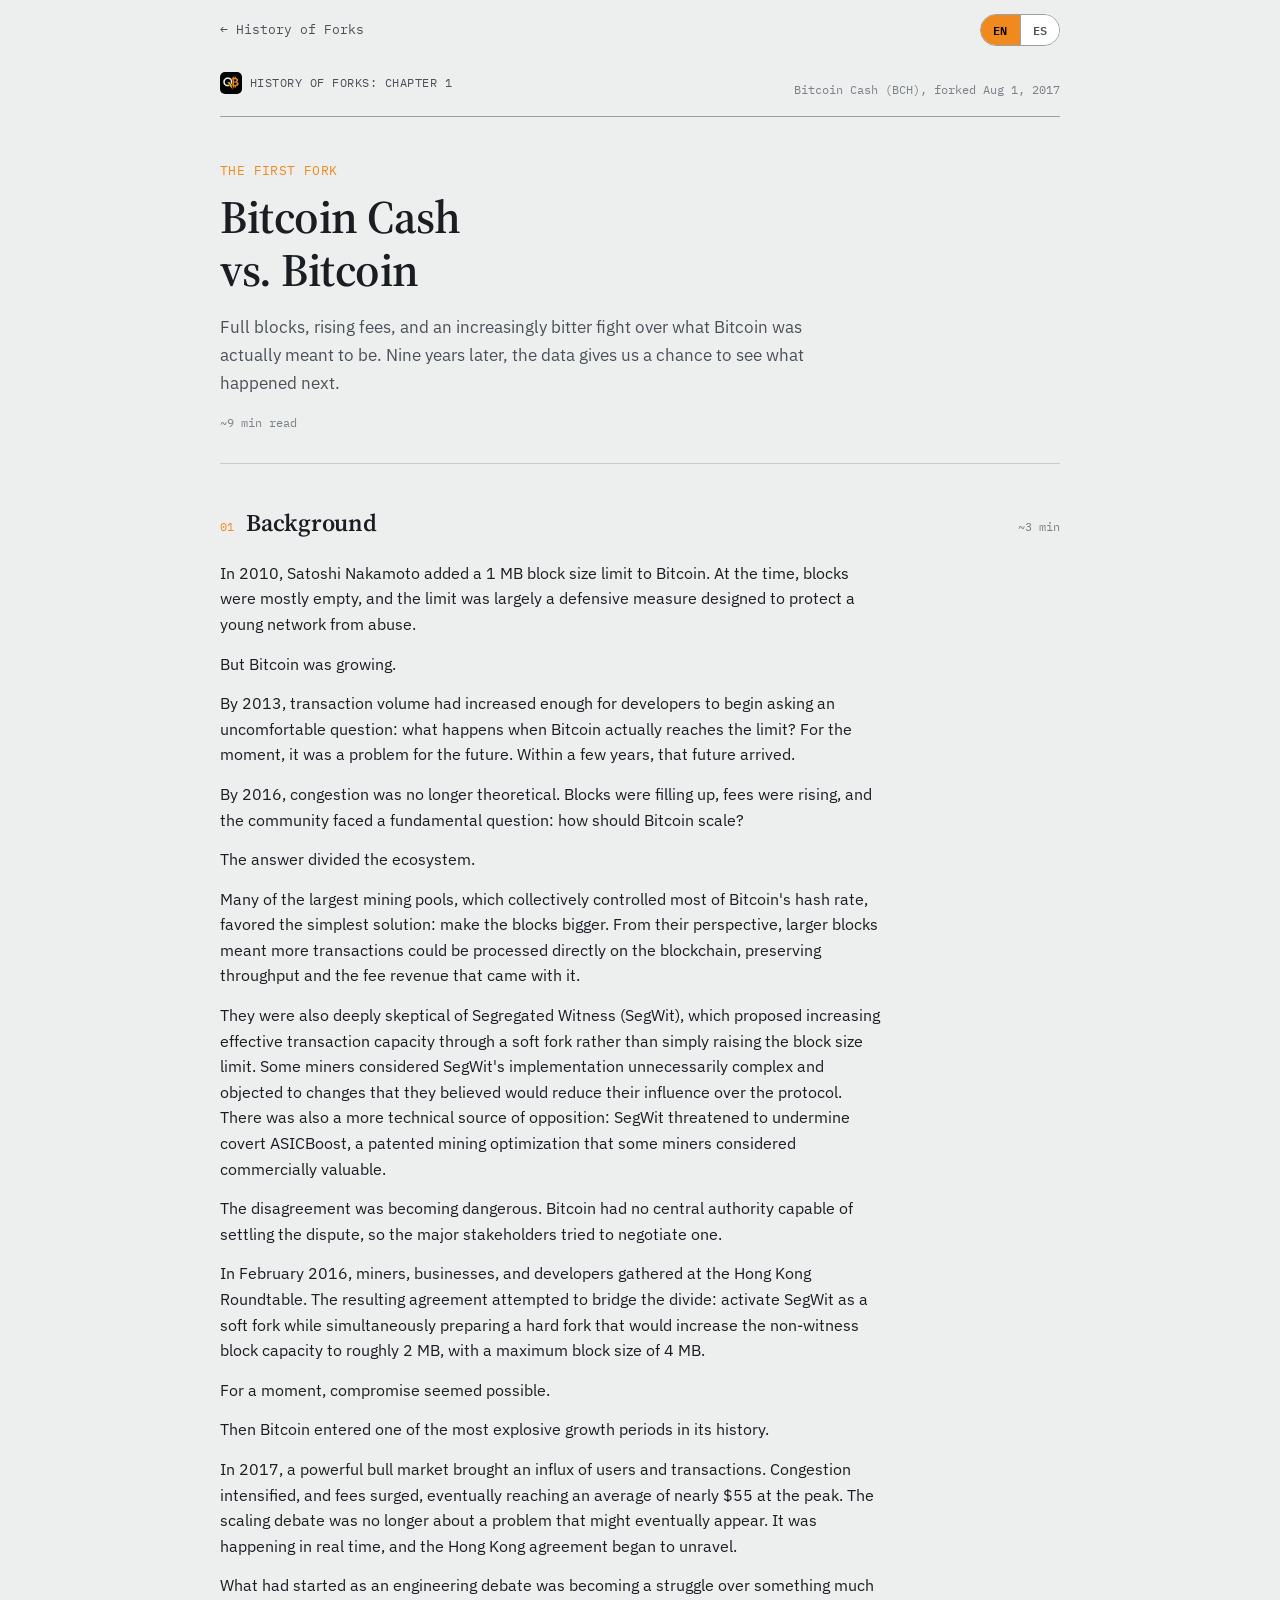
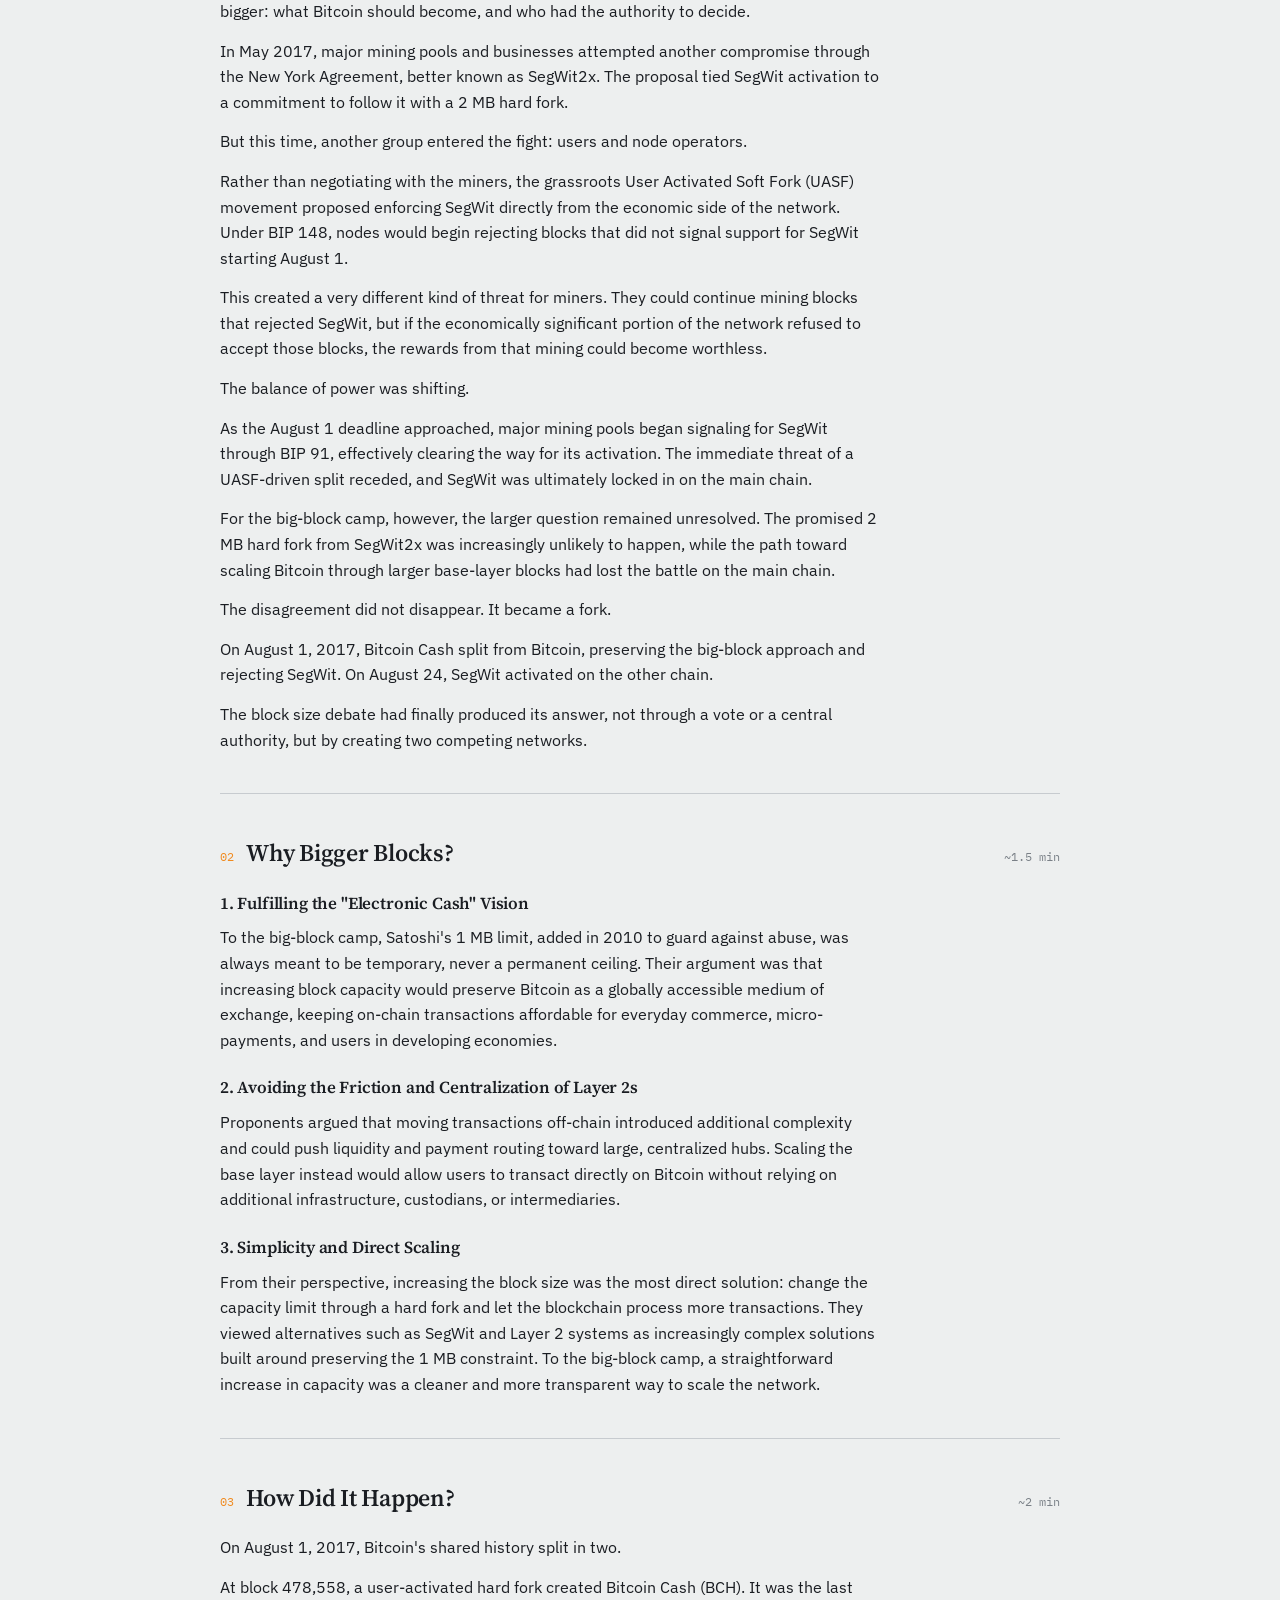
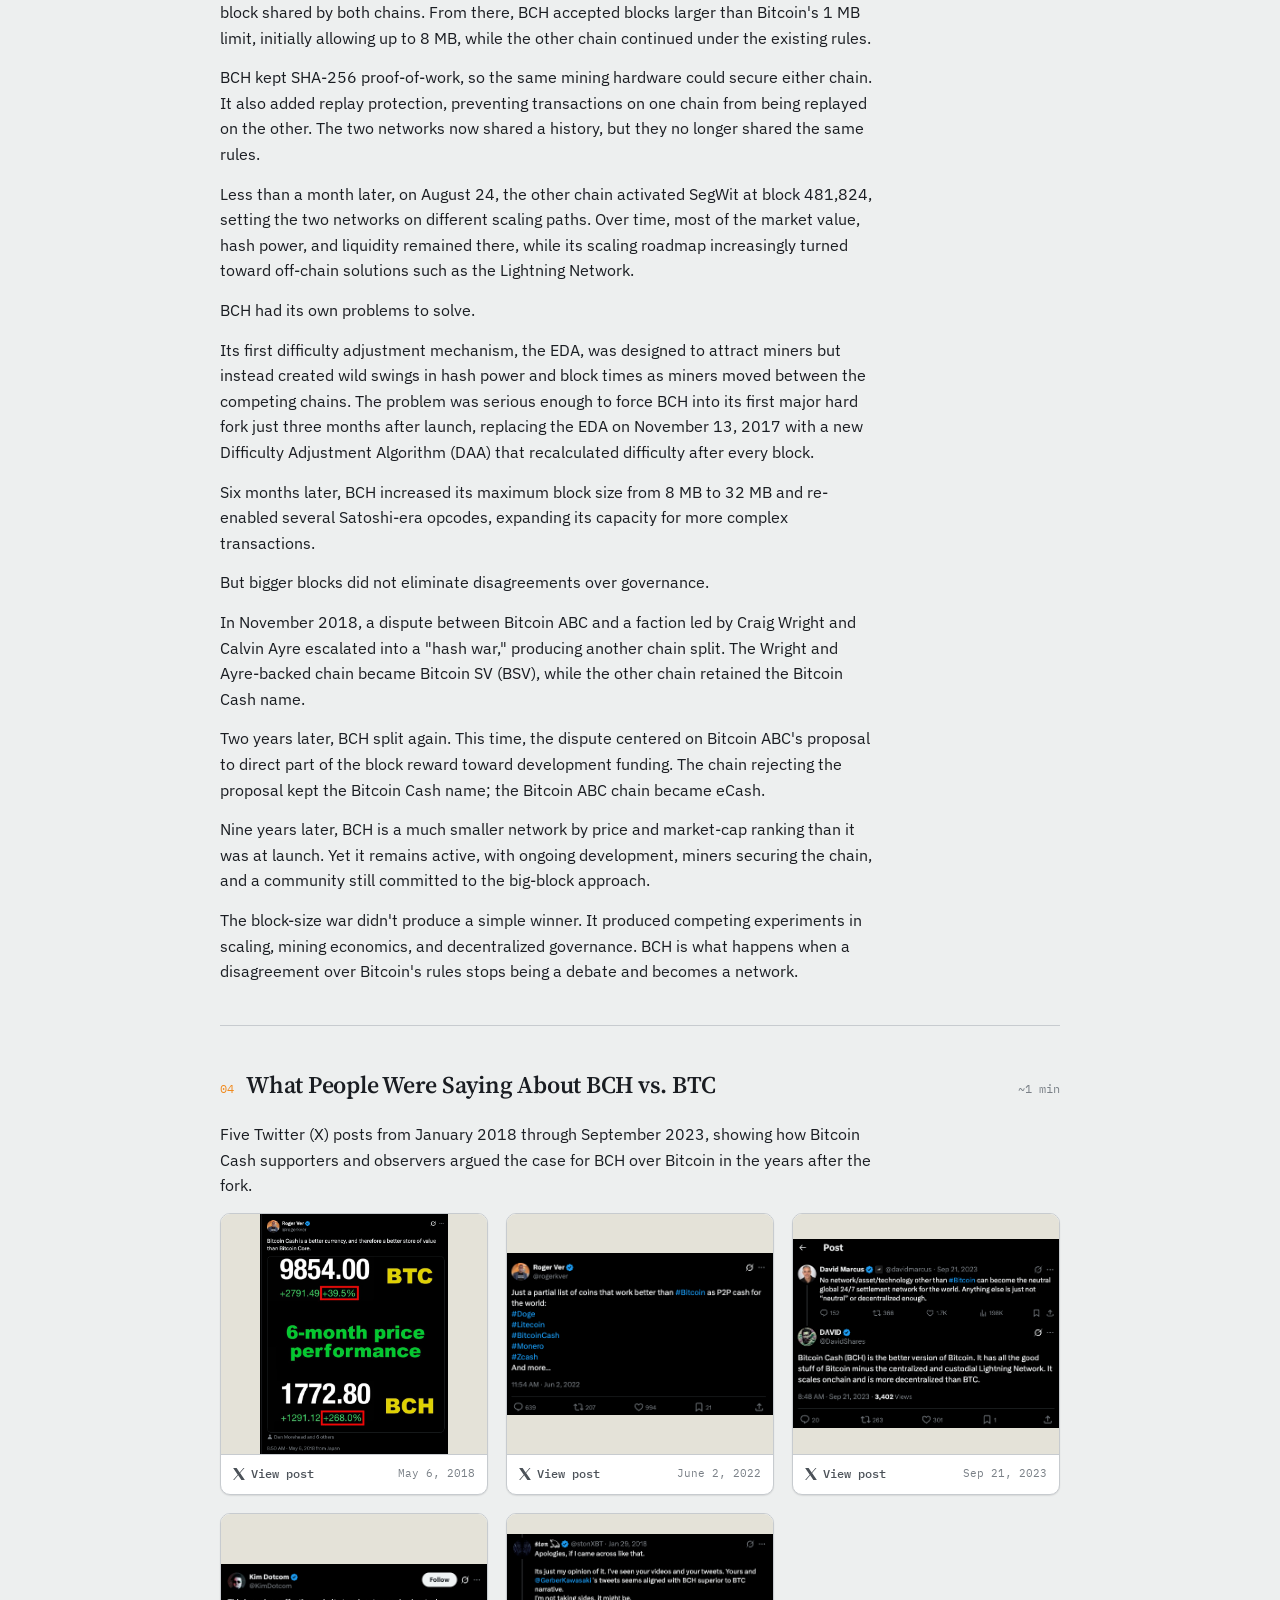
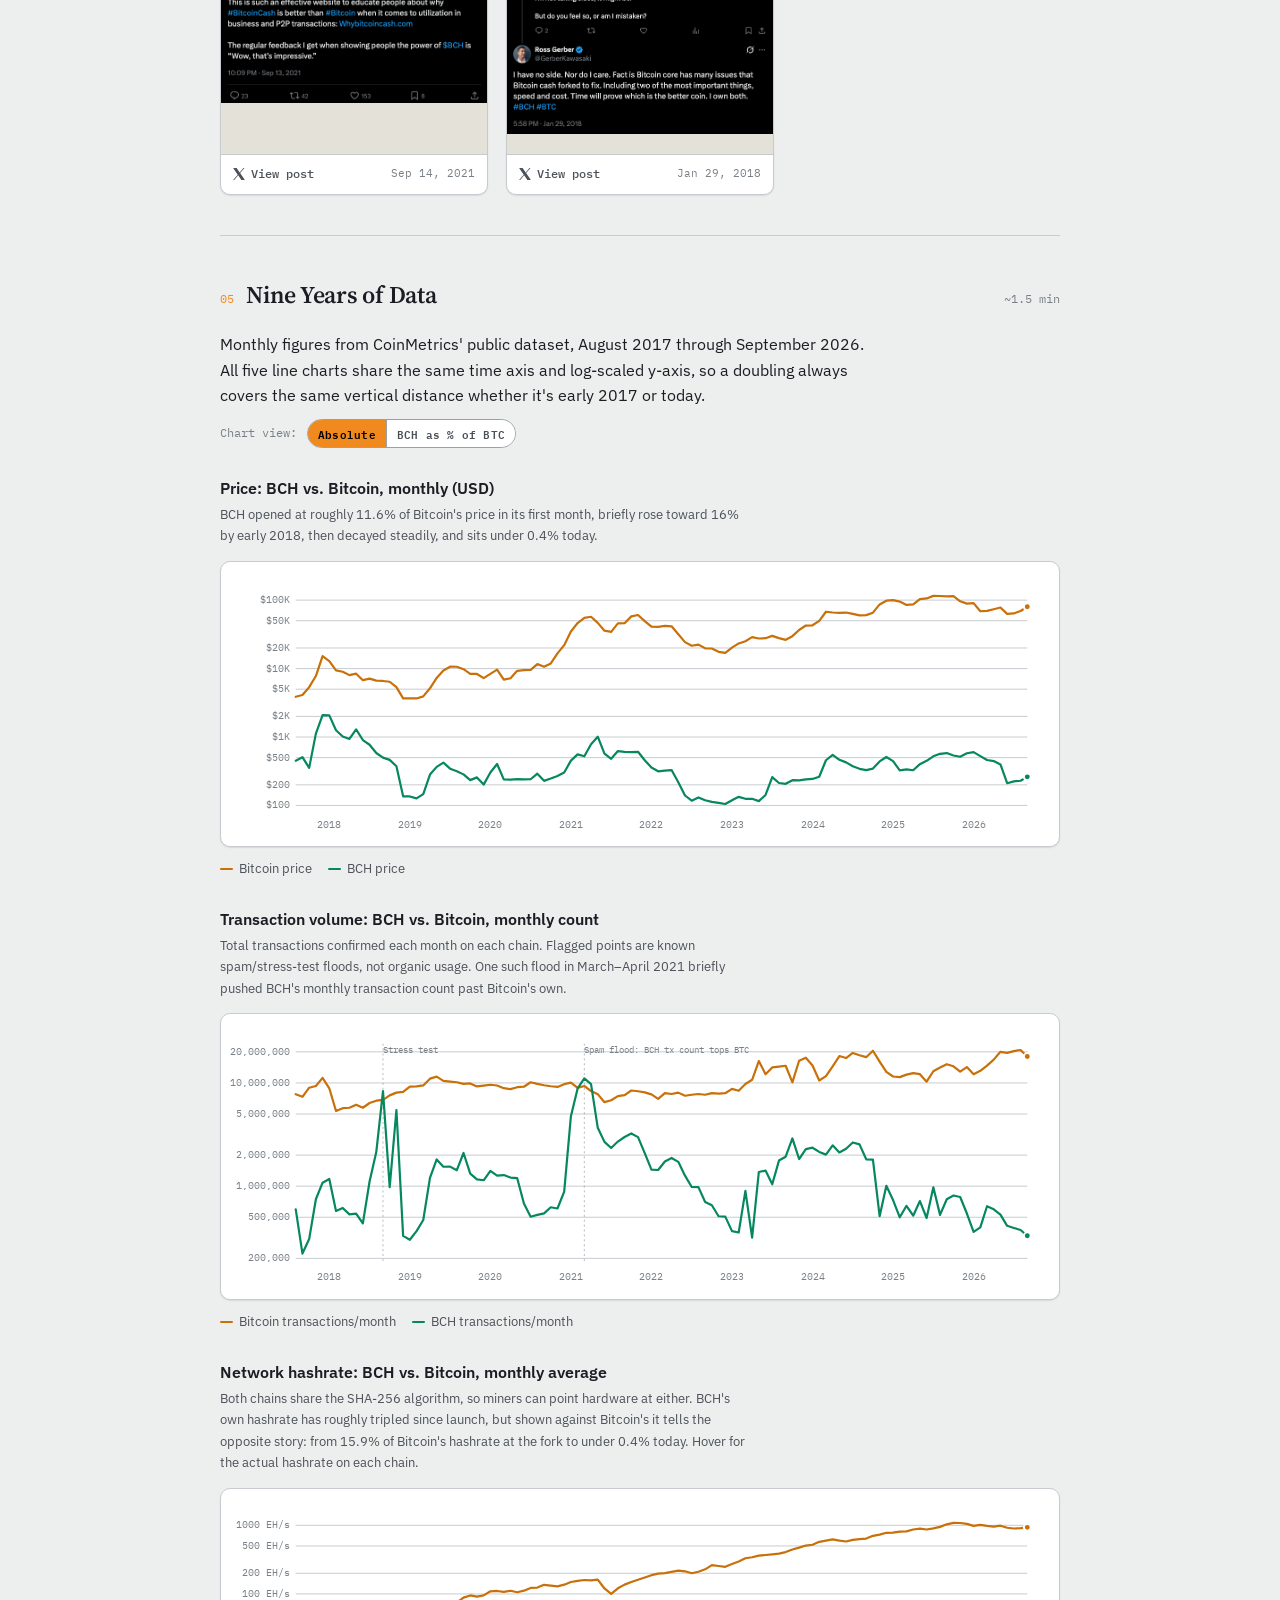
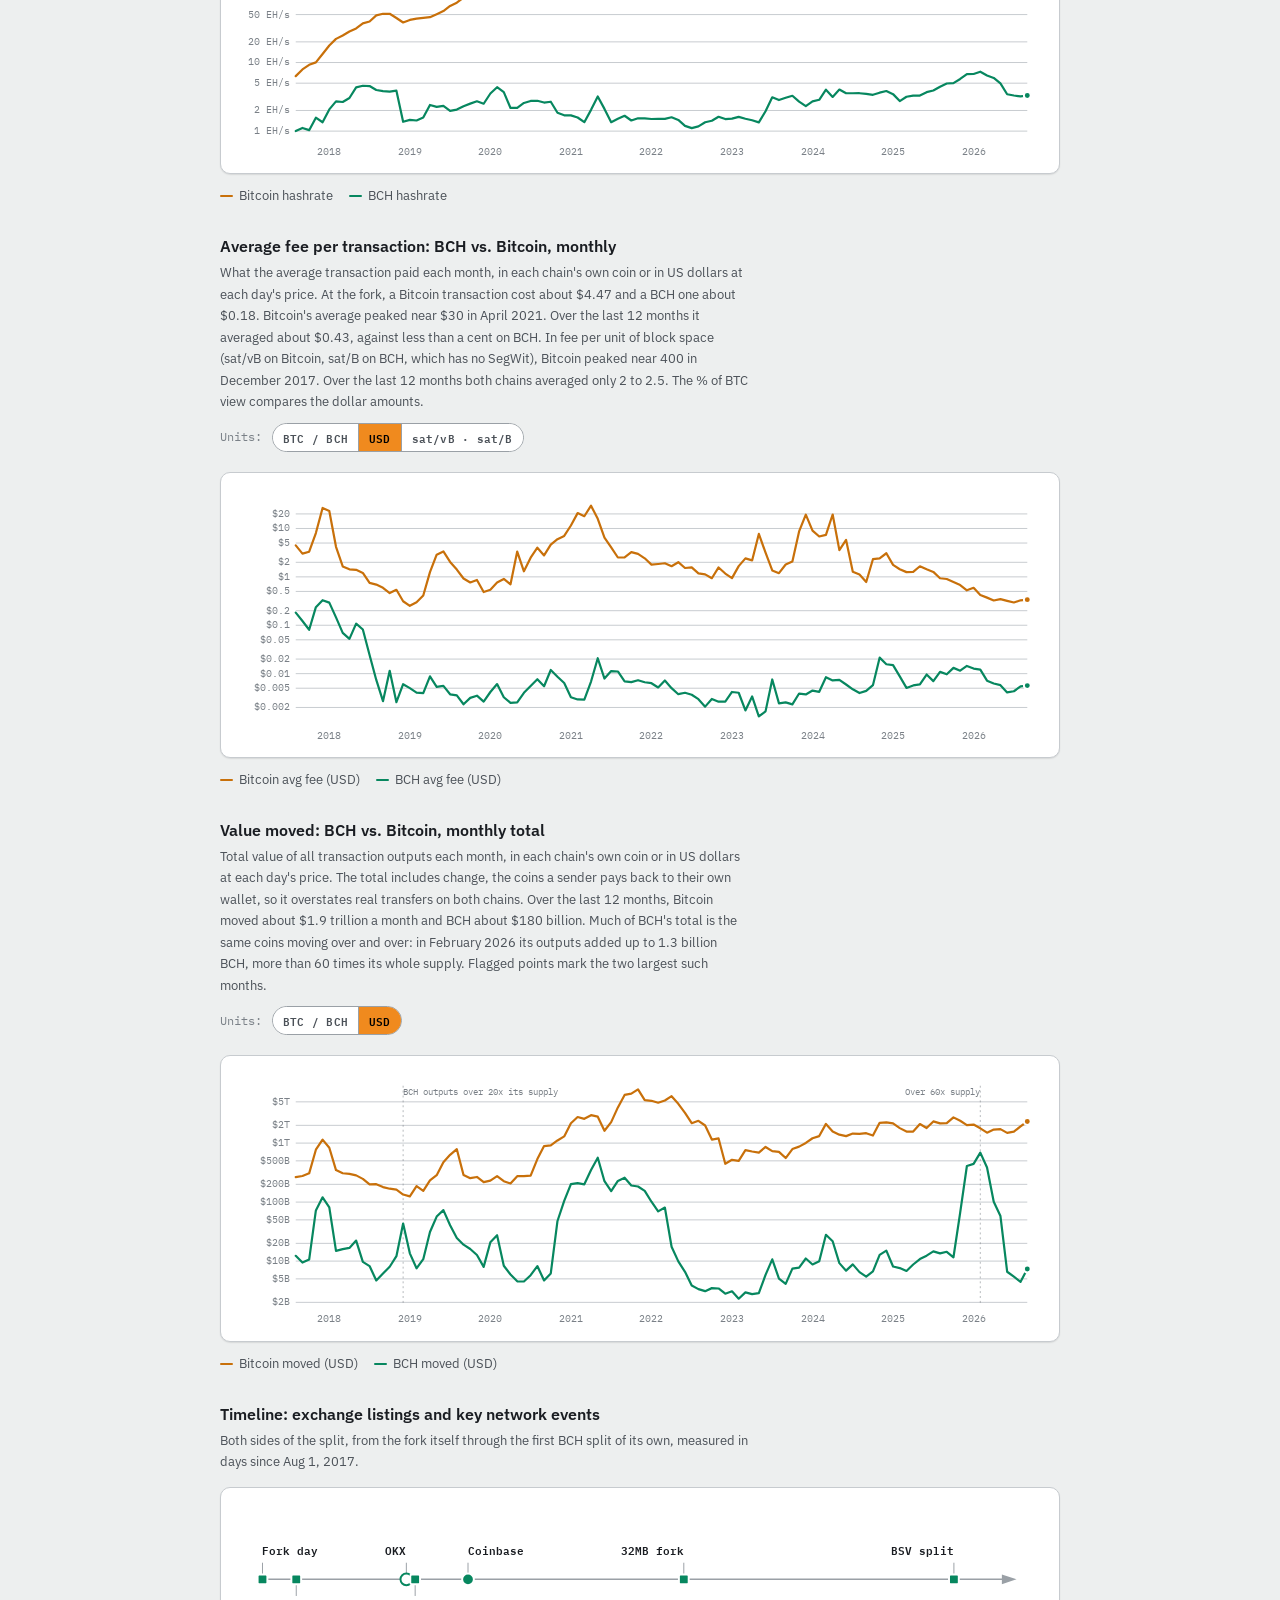
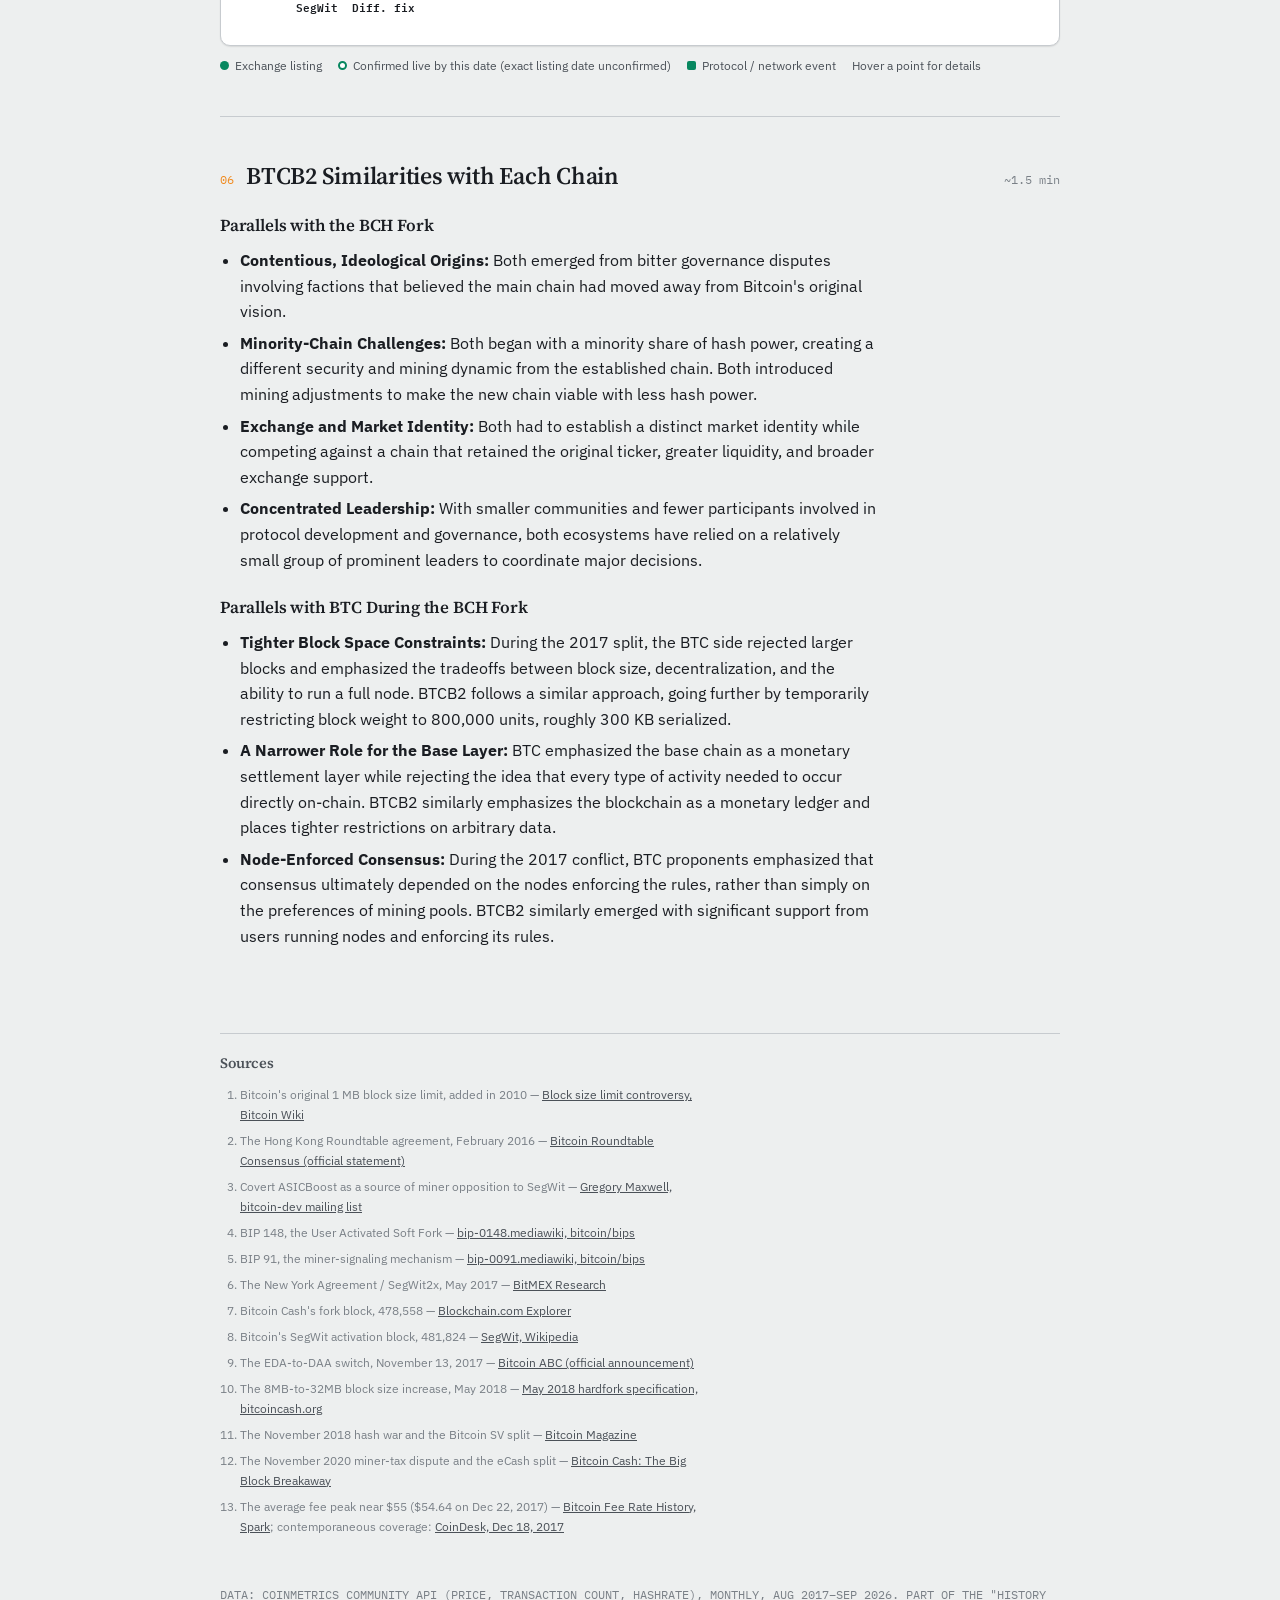
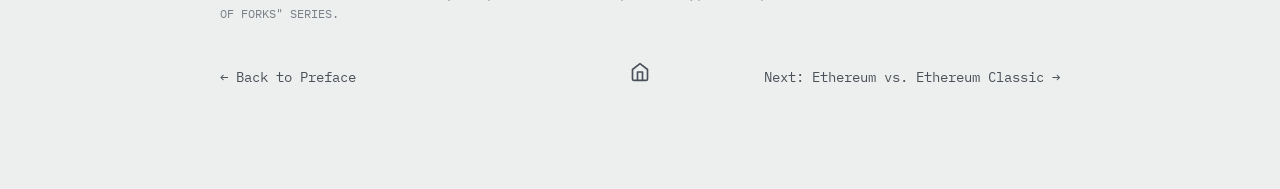
==== commit 29777da0: "Add BCH fee and value-moved charts, Bitcoin orange everywhere, phone tooltips BCH chapter: average f" ====
--- a/bch-vs-btc.html
+++ b/bch-vs-btc.html
@@ -29,9 +29,14 @@
     color-scheme: light dark;
     --bg:#EDEFEF; --panel:#FFFFFF; --ink:#1A1D22; --ink-soft:#4B5158; --ink-mute:#7A8087;
     --rule:#C7CBCF; --rule-strong:#9AA0A6;
-    --bch:#B23A22; --btc:#00806B;
+    /* Chain colors: Bitcoin orange and Bitcoin Cash green, each chain's own
+       brand hue (the same pair as the BTG chapter's fork diagram). Checked
+       with the dataviz skill's validate_palette.js: light passes with a 7.4
+       protan CVD gap, covered by the legends and labels on every chart;
+       dark passes all checks. */
+    --bch:#07875F; --btc:#C8700A;
     --brand-orange:#F08A1E; --brand-yellow:#FDCA1E;
-    --bch-fill:rgba(178,58,34,0.10); --btc-fill:rgba(0,128,107,0.10);
+    --bch-fill:rgba(7,135,95,0.10); --btc-fill:rgba(200,112,10,0.10);
     --tag-bg:#E4E2D8;
     --shadow-sm:0 1px 2px rgba(20,22,25,0.06), 0 1px 1px rgba(20,22,25,0.04);
     --shadow-md:0 6px 16px rgba(20,22,25,0.10), 0 2px 4px rgba(20,22,25,0.06);
@@ -40,9 +45,9 @@
     :root:not([data-theme="light"]){
       --bg:#14161B; --panel:#1B1E24; --ink:#EDECE6; --ink-soft:#A8ADB4; --ink-mute:#787E86;
       --rule:#33373E; --rule-strong:#4A4F57;
-      --bch:#E0603F; --btc:#3FAE9E;
+      --bch:#0E9A72; --btc:#CC6F0A;
       --brand-orange:#F08A1E; --brand-yellow:#FDCA1E;
-      --bch-fill:rgba(224,96,63,0.14); --btc-fill:rgba(63,174,158,0.14);
+      --bch-fill:rgba(14,154,114,0.14); --btc-fill:rgba(204,111,10,0.14);
       --tag-bg:#262A31;
       --shadow-sm:0 1px 2px rgba(0,0,0,0.30), 0 1px 1px rgba(0,0,0,0.20);
       --shadow-md:0 8px 20px rgba(0,0,0,0.38), 0 2px 6px rgba(0,0,0,0.28);
@@ -51,8 +56,8 @@
   :root[data-theme="dark"]{
     --bg:#14161B; --panel:#1B1E24; --ink:#EDECE6; --ink-soft:#A8ADB4; --ink-mute:#787E86;
     --rule:#33373E; --rule-strong:#4A4F57;
-    --bch:#E0603F; --btc:#3FAE9E;
-    --bch-fill:rgba(224,96,63,0.14); --btc-fill:rgba(63,174,158,0.14);
+    --bch:#0E9A72; --btc:#CC6F0A;
+    --bch-fill:rgba(14,154,114,0.14); --btc-fill:rgba(204,111,10,0.14);
     --tag-bg:#262A31;
     --shadow-sm:0 1px 2px rgba(0,0,0,0.30), 0 1px 1px rgba(0,0,0,0.20);
     --shadow-md:0 8px 20px rgba(0,0,0,0.38), 0 2px 6px rgba(0,0,0,0.28);
@@ -233,7 +238,7 @@
     position:absolute; pointer-events:none; opacity:0;
     background:var(--panel); border:1px solid var(--rule-strong); border-radius:7px;
     padding:8px 10px; font-size:0.76rem; line-height:1.5; box-shadow:0 4px 14px rgba(0,0,0,0.14);
-    white-space:nowrap; transform:translate(-50%,-100%); top:-8px; z-index:5;
+    white-space:nowrap; max-width:calc(100vw - 12px); transform:translate(-50%,-100%); top:-8px; z-index:5;
   }
   .tooltip .t-date{color:var(--ink-mute); font-size:0.7rem; margin-bottom:4px;}
   .tooltip .row{display:flex; justify-content:space-between; gap:12px;}
@@ -453,7 +458,7 @@
       <h2 id="metrics-h2">Nine Years of Data</h2>
       <span class="phase-time">~1.5 min</span>
     </div>
-    <p id="metrics-intro">Monthly figures from CoinMetrics' public dataset, August 2017 through September 2026. All three charts share the same time axis and log-scaled y-axis, so a doubling always covers the same vertical distance whether it's early 2017 or today.</p>
+    <p id="metrics-intro">Monthly figures from CoinMetrics' public dataset, August 2017 through September 2026. All five line charts share the same time axis and log-scaled y-axis, so a doubling always covers the same vertical distance whether it's early 2017 or today.</p>
 
     <div class="view-toggle-row">
       <span class="view-toggle-label" id="view-label">Chart view:</span>
@@ -491,6 +496,41 @@
         <div class="tooltip" id="tooltip-hash"></div>
       </div>
       <div class="legend" id="legend-hash"></div>
+    </div>
+
+    <div class="chart-block">
+      <div class="chart-title" id="ct5">Average fee per transaction: BCH vs. Bitcoin, monthly</div>
+      <p class="chart-caption" id="cc5">What the average transaction paid each month, in each chain's own coin or in US dollars at each day's price. At the fork, a Bitcoin transaction cost about $4.47 and a BCH one about $0.18. Bitcoin's average peaked near $30 in April 2021. Over the last 12 months it averaged about $0.43, against less than a cent on BCH. In fee per unit of block space (sat/vB on Bitcoin, sat/B on BCH, which has no SegWit), Bitcoin peaked near 400 in December 2017. Over the last 12 months both chains averaged only 2 to 2.5. The % of BTC view compares the dollar amounts.</p>
+      <div class="view-toggle-row" id="fee-unit-row">
+        <span class="view-toggle-label" id="fee-unit-label">Units:</span>
+        <div class="view-toggle" id="fee-unit-toggle">
+          <button type="button" data-unit="ntv" id="fee-ntv">BTC / BCH</button>
+          <button type="button" class="active" data-unit="usd" id="fee-usd">USD</button>
+          <button type="button" data-unit="rate" id="fee-rate">sat/vB · sat/B</button>
+        </div>
+      </div>
+      <div class="chart-wrap">
+        <svg class="chart" id="chart-fee" viewBox="0 0 820 260" preserveAspectRatio="xMidYMid meet"></svg>
+        <div class="tooltip" id="tooltip-fee"></div>
+      </div>
+      <div class="legend" id="legend-fee"></div>
+    </div>
+
+    <div class="chart-block">
+      <div class="chart-title" id="ct6">Value moved: BCH vs. Bitcoin, monthly total</div>
+      <p class="chart-caption" id="cc6">Total value of all transaction outputs each month, in each chain's own coin or in US dollars at each day's price. The total includes change, the coins a sender pays back to their own wallet, so it overstates real transfers on both chains. Over the last 12 months, Bitcoin moved about $1.9 trillion a month and BCH about $180 billion. Much of BCH's total is the same coins moving over and over: in February 2026 its outputs added up to 1.3 billion BCH, more than 60 times its whole supply. Flagged points mark the two largest such months.</p>
+      <div class="view-toggle-row" id="moved-unit-row">
+        <span class="view-toggle-label" id="moved-unit-label">Units:</span>
+        <div class="view-toggle" id="moved-unit-toggle">
+          <button type="button" data-unit="ntv" id="moved-ntv">BTC / BCH</button>
+          <button type="button" class="active" data-unit="usd" id="moved-usd">USD</button>
+        </div>
+      </div>
+      <div class="chart-wrap">
+        <svg class="chart" id="chart-moved" viewBox="0 0 820 260" preserveAspectRatio="xMidYMid meet"></svg>
+        <div class="tooltip" id="tooltip-moved"></div>
+      </div>
+      <div class="legend" id="legend-moved"></div>
     </div>
 
     <div class="chart-block">
@@ -572,7 +612,20 @@
 </div>
 
 <script>
-const DATA = [{"month": "2017-08", "bch_tx": 595279.0, "btc_tx": 7766907.0, "bch_hashrate": 1003714.4690174183, "btc_hashrate": 6329180.437551022, "bch_price": 451.17884036925955, "btc_price": 3874.592791512227, "ratio_pct": 11.644548592502996}, {"month": "2017-09", "bch_tx": 222504.0, "btc_tx": 7337062.0, "bch_hashrate": 1112517.4435619859, "btc_hashrate": 7934257.163695552, "bch_price": 506.9905241799825, "btc_price": 4102.380564416521, "ratio_pct": 12.35844691196004}, {"month": "2017-10", "bch_tx": 307451.0, "btc_tx": 8987682.0, "bch_hashrate": 1033271.7499622678, "btc_hashrate": 9262138.966293411, "bch_price": 353.9154447893917, "btc_price": 5348.37761608944, "ratio_pct": 6.617248634889082}, {"month": "2017-11", "bch_tx": 747393.0, "btc_tx": 9341003.0, "bch_hashrate": 1570486.218858906, "btc_hashrate": 10058917.679225842, "bch_price": 1120.3259127772549, "btc_price": 7781.03213700565, "ratio_pct": 14.398165860916059}, {"month": "2017-12", "bch_tx": 1080709.0, "btc_tx": 11182855.0, "bch_hashrate": 1347512.4296840806, "btc_hashrate": 13336655.022771232, "bch_price": 2087.1911770932306, "btc_price": 15194.10497518901, "ratio_pct": 13.736848471834826}, {"month": "2018-01", "bch_tx": 1175092.0, "btc_tx": 8869570.0, "bch_hashrate": 2072833.4279117705, "btc_hashrate": 17694162.840874474, "bch_price": 2070.991771415465, "btc_price": 12891.060519588613, "ratio_pct": 16.0653327805613}, {"month": "2018-02", "bch_tx": 575065.0, "btc_tx": 5345436.0, "bch_hashrate": 2717147.6423764178, "btc_hashrate": 22126331.383773632, "bch_price": 1255.883263169188, "btc_price": 9396.599650507222, "ratio_pct": 13.36529499904145}, {"month": "2018-03", "bch_tx": 615339.0, "btc_tx": 5690766.0, "bch_hashrate": 2657342.7840533233, "btc_hashrate": 24798584.08815783, "bch_price": 1017.8769526453028, "btc_price": 8992.046454912237, "ratio_pct": 11.31974748739482}, {"month": "2018-04", "bch_tx": 533659.0, "btc_tx": 5751589.0, "bch_hashrate": 3040556.9865785083, "btc_hashrate": 28359005.9228431, "bch_price": 935.2246128826181, "btc_price": 8018.054271692968, "ratio_pct": 11.663984567731674}, {"month": "2018-05", "bch_tx": 542826.0, "btc_tx": 6130989.0, "bch_hashrate": 4335550.309884297, "btc_hashrate": 31370271.845444616, "bch_price": 1295.3357422202416, "btc_price": 8423.247831234328, "ratio_pct": 15.378103175558891}, {"month": "2018-06", "bch_tx": 435672.0, "btc_tx": 5747745.0, "bch_hashrate": 4585262.046801268, "btc_hashrate": 37218404.95247715, "bch_price": 903.2530519273922, "btc_price": 6769.3244134619135, "ratio_pct": 13.343326405381386}, {"month": "2018-07", "bch_tx": 1108793.0, "btc_tx": 6391313.0, "bch_hashrate": 4542264.81607714, "btc_hashrate": 39608747.968638405, "bch_price": 771.3560450940187, "btc_price": 7118.681239927603, "ratio_pct": 10.835659289920157}, {"month": "2018-08", "bch_tx": 2141555.0, "btc_tx": 6725607.0, "bch_hashrate": 3972207.4097670666, "btc_hashrate": 48676974.833614595, "bch_price": 584.0868974030958, "btc_price": 6677.730917346958, "ratio_pct": 8.74678696450308}, {"month": "2018-09", "bch_tx": 8336231.0, "btc_tx": 6863878.0, "bch_hashrate": 3823162.7160622114, "btc_hashrate": 51316996.614649884, "bch_price": 499.0744144132235, "btc_price": 6590.200040190922, "ratio_pct": 7.572978230851472}, {"month": "2018-10", "bch_tx": 978932.0, "btc_tx": 7576746.0, "bch_hashrate": 3761166.377042077, "btc_hashrate": 51294250.026072174, "bch_price": 462.70697551451457, "btc_price": 6415.1142316698415, "ratio_pct": 7.212762841076843}, {"month": "2018-11", "bch_tx": 5464790.0, "btc_tx": 8055798.0, "bch_hashrate": 3884937.580615863, "btc_hashrate": 44556001.380952395, "bch_price": 373.2650340449578, "btc_price": 5345.764674878239, "ratio_pct": 6.982444173030489}, {"month": "2018-12", "bch_tx": 330438.0, "btc_tx": 8191030.0, "bch_hashrate": 1368880.425487227, "btc_hashrate": 38341235.60337647, "bch_price": 135.91427872676257, "btc_price": 3665.740837408797, "ratio_pct": 3.7076892435973825}, {"month": "2019-01", "bch_tx": 302882.0, "btc_tx": 9222189.0, "bch_hashrate": 1460994.3010471156, "btc_hashrate": 41797115.366665535, "bch_price": 135.34057765665418, "btc_price": 3659.232663750683, "ratio_pct": 3.6986054206766728}, {"month": "2019-02", "bch_tx": 366955.0, "btc_tx": 9260134.0, "bch_hashrate": 1427752.9855468364, "btc_hashrate": 43756042.26572494, "bch_price": 126.88308037737193, "btc_price": 3659.201131282874, "ratio_pct": 3.467507683374818}, {"month": "2019-03", "bch_tx": 470725.0, "btc_tx": 9458396.0, "bch_hashrate": 1574752.847470992, "btc_hashrate": 44859654.39200757, "bch_price": 146.2957449157535, "btc_price": 3923.4174107501753, "ratio_pct": 3.728783598576657}, {"month": "2019-04", "bch_tx": 1201636.0, "btc_tx": 10996420.0, "bch_hashrate": 2405476.37142303, "btc_hashrate": 45837408.347017795, "bch_price": 282.4078419190466, "btc_price": 5145.797054693162, "ratio_pct": 5.488126308080493}, {"month": "2019-05", "bch_tx": 1815018.0, "btc_tx": 11500508.0, "bch_hashrate": 2257352.3290162534, "btc_hashrate": 50592744.29504935, "bch_price": 365.7833295344172, "btc_price": 7292.919984257462, "ratio_pct": 5.0155949924584275}, {"month": "2019-06", "bch_tx": 1541637.0, "btc_tx": 10481484.0, "bch_hashrate": 2331371.3356332756, "btc_hashrate": 56176746.89594555, "bch_price": 422.6621671489154, "btc_price": 9393.020061772837, "ratio_pct": 4.499747305651365}, {"month": "2019-07", "bch_tx": 1546351.0, "btc_tx": 10302567.0, "bch_hashrate": 1973641.5304712106, "btc_hashrate": 66689967.407924555, "bch_price": 344.50477418495933, "btc_price": 10659.624927258157, "ratio_pct": 3.2318658164417426}, {"month": "2019-08", "bch_tx": 1429454.0, "btc_tx": 10157607.0, "bch_hashrate": 2061110.5799177592, "btc_hashrate": 74479674.8098925, "bch_price": 316.7115496758873, "btc_price": 10628.744097537749, "ratio_pct": 2.9797645589120596}, {"month": "2019-09", "bch_tx": 2096181.0, "btc_tx": 9800953.0, "bch_hashrate": 2305964.791527397, "btc_hashrate": 88386076.50146979, "bch_price": 284.3665109971086, "btc_price": 9792.419261390021, "ratio_pct": 2.9039454235616864}, {"month": "2019-10", "bch_tx": 1323785.0, "btc_tx": 9890188.0, "bch_hashrate": 2514638.2056582575, "btc_hashrate": 94980613.11483392, "bch_price": 234.28294783529952, "btc_price": 8387.15982785581, "ratio_pct": 2.79335260855753}, {"month": "2019-11", "bch_tx": 1165162.0, "btc_tx": 9240225.0, "bch_hashrate": 2719572.291073734, "btc_hashrate": 91544512.94308195, "bch_price": 257.08551114238367, "btc_price": 8339.688379551919, "ratio_pct": 3.082675268451656}, {"month": "2019-12", "bch_tx": 1140910.0, "btc_tx": 9418563.0, "bch_hashrate": 2506455.021587504, "btc_hashrate": 95372425.77767725, "bch_price": 201.6328857005919, "btc_price": 7246.166450772044, "ratio_pct": 2.78261460139532}, {"month": "2020-01", "bch_tx": 1408086.0, "btc_tx": 9605536.0, "bch_hashrate": 3536545.38508493, "btc_hashrate": 109247849.14994262, "bch_price": 302.87246579243515, "btc_price": 8365.7359320865, "ratio_pct": 3.6203923749347373}, {"month": "2020-02", "bch_tx": 1266723.0, "btc_tx": 9437431.0, "bch_hashrate": 4367946.989044491, "btc_hashrate": 110430179.12632582, "bch_price": 403.36435895740806, "btc_price": 9646.19281580645, "ratio_pct": 4.181591293680621}, {"month": "2020-03", "bch_tx": 1282067.0, "btc_tx": 8897428.0, "bch_hashrate": 3710141.5554774413, "btc_hashrate": 106848363.5843344, "bch_price": 240.66738445552582, "btc_price": 6885.037264610397, "ratio_pct": 3.4955131716218015}, {"month": "2020-04", "bch_tx": 1211019.0, "btc_tx": 8703117.0, "bch_hashrate": 2176411.844392461, "btc_hashrate": 111395834.33877946, "bch_price": 237.7290907936151, "btc_price": 7224.347704104812, "ratio_pct": 3.2906651303416563}, {"month": "2020-05", "bch_tx": 1194826.0, "btc_tx": 9088147.0, "bch_hashrate": 2179842.984767934, "btc_hashrate": 105723163.20273826, "bch_price": 241.84380319802375, "btc_price": 9264.668143189232, "ratio_pct": 2.6103881915706957}, {"month": "2020-06", "bch_tx": 679267.0, "btc_tx": 9189828.0, "bch_hashrate": 2574728.399623914, "btc_hashrate": 111613940.96729173, "bch_price": 240.13535634361835, "btc_price": 9478.762561918955, "ratio_pct": 2.5334040680411714}, {"month": "2020-07", "bch_tx": 506141.0, "btc_tx": 10152857.0, "bch_hashrate": 2753192.292688516, "btc_hashrate": 122218376.20925349, "bch_price": 241.33126642521518, "btc_price": 9597.276008946852, "ratio_pct": 2.514580868573951}, {"month": "2020-08", "bch_tx": 527861.0, "btc_tx": 9789543.0, "bch_hashrate": 2772791.2894641194, "btc_hashrate": 123700702.43441826, "bch_price": 291.2728924554962, "btc_price": 11648.209951568604, "ratio_pct": 2.5005807215577533}, {"month": "2020-09", "bch_tx": 545290.0, "btc_tx": 9488466.0, "bch_hashrate": 2609206.999343813, "btc_hashrate": 135729244.14191872, "bch_price": 228.63008208374382, "btc_price": 10647.193640549383, "ratio_pct": 2.147327171856966}, {"month": "2020-10", "bch_tx": 624522.0, "btc_tx": 9280893.0, "bch_hashrate": 2682879.0057710344, "btc_hashrate": 131980586.28740278, "bch_price": 247.58464929372772, "btc_price": 11895.126609905547, "ratio_pct": 2.081395662384578}, {"month": "2020-11", "bch_tx": 607787.0, "btc_tx": 9141753.0, "bch_hashrate": 1849254.9818793884, "btc_hashrate": 129004193.3039937, "bch_price": 269.8573059850676, "btc_price": 16670.627445129558, "ratio_pct": 1.618759143129363}, {"month": "2020-12", "bch_tx": 884415.0, "btc_tx": 9723135.0, "bch_hashrate": 1701441.88274752, "btc_hashrate": 136509190.200406, "bch_price": 302.92503285638674, "btc_price": 21995.8736749326, "ratio_pct": 1.377190273653974}, {"month": "2021-01", "bch_tx": 4766194.0, "btc_tx": 10071413.0, "bch_hashrate": 1698602.5004063766, "btc_hashrate": 149214802.7081887, "bch_price": 451.19943543182245, "btc_price": 34752.85856475368, "ratio_pct": 1.2983088415334803}, {"month": "2021-02", "bch_tx": 8839333.0, "btc_tx": 8967168.0, "bch_hashrate": 1578808.1077729773, "btc_hashrate": 155108111.0462022, "bch_price": 556.9149562744891, "btc_price": 46316.12198772021, "ratio_pct": 1.2024213867088094}, {"month": "2021-03", "bch_tx": 11058704.0, "btc_tx": 9337574.0, "bch_hashrate": 1350559.341181829, "btc_hashrate": 159602758.88496402, "bch_price": 522.9663499372533, "btc_price": 54933.491410035625, "ratio_pct": 0.9519991111318917}, {"month": "2021-04", "bch_tx": 9752205.0, "btc_tx": 8346904.0, "bch_hashrate": 2040753.026022262, "btc_hashrate": 157248799.9704838, "bch_price": 782.9853926528663, "btc_price": 57105.45609389246, "ratio_pct": 1.371121861570436}, {"month": "2021-05", "bch_tx": 3674100.0, "btc_tx": 7786747.0, "bch_hashrate": 3196127.976655761, "btc_hashrate": 161224803.71456084, "bch_price": 1010.2030056235105, "btc_price": 46507.35033992572, "ratio_pct": 2.172136228445312}, {"month": "2021-06", "bch_tx": 2685414.0, "btc_tx": 6510722.0, "bch_hashrate": 2109587.17718726, "btc_hashrate": 120055752.7003312, "bch_price": 573.4971177627118, "btc_price": 35811.81382305475, "ratio_pct": 1.6014187960329136}, {"month": "2021-07", "bch_tx": 2340087.0, "btc_tx": 6803948.0, "bch_hashrate": 1351217.9390684806, "btc_hashrate": 100343766.57471906, "bch_price": 480.8422871294594, "btc_price": 34412.27598575064, "ratio_pct": 1.3972987062191573}, {"month": "2021-08", "bch_tx": 2704023.0, "btc_tx": 7455990.0, "bch_hashrate": 1510953.444248879, "btc_hashrate": 120734408.55774477, "bch_price": 622.8113826332843, "btc_price": 45746.96164301578, "ratio_pct": 1.361426770794885}, {"month": "2021-09", "bch_tx": 2995092.0, "btc_tx": 7603386.0, "bch_hashrate": 1673759.7317263444, "btc_hashrate": 136618469.38119832, "bch_price": 607.2265622798666, "btc_price": 45927.461348433666, "ratio_pct": 1.3221426668308018}, {"month": "2021-10", "bch_tx": 3238844.0, "btc_tx": 8449029.0, "bch_hashrate": 1428932.7341684098, "btc_hashrate": 149131297.07846, "bch_price": 599.4496242219625, "btc_price": 57915.467306096216, "ratio_pct": 1.035042367963185}, {"month": "2021-11", "bch_tx": 2987794.0, "btc_tx": 8300559.0, "bch_hashrate": 1541024.6625432365, "btc_hashrate": 160891728.14345807, "bch_price": 607.9431073696826, "btc_price": 60684.55066210988, "ratio_pct": 1.0018086988147858}, {"month": "2021-12", "bch_tx": 2092012.0, "btc_tx": 8108023.0, "bch_hashrate": 1535456.732815969, "btc_hashrate": 173207416.45942086, "bch_price": 458.21195032986446, "btc_price": 49356.9545744311, "ratio_pct": 0.9283634986815755}, {"month": "2022-01", "bch_tx": 1447816.0, "btc_tx": 7739847.0, "bch_hashrate": 1502419.735766506, "btc_hashrate": 187556312.01986808, "bch_price": 357.689583054624, "btc_price": 41113.14966322278, "ratio_pct": 0.8700126017700619}, {"month": "2022-02", "bch_tx": 1434467.0, "btc_tx": 6996693.0, "bch_hashrate": 1509849.807070731, "btc_hashrate": 197761830.54587677, "bch_price": 315.4104167346535, "btc_price": 40756.41008039158, "ratio_pct": 0.7738915574568758}, {"month": "2022-03", "bch_tx": 1731900.0, "btc_tx": 7972122.0, "bch_hashrate": 1511182.7327373556, "btc_hashrate": 200793531.65293634, "bch_price": 323.7010793778796, "btc_price": 41973.92290655153, "ratio_pct": 0.7711956780845814}, {"month": "2022-04", "bch_tx": 1875983.0, "btc_tx": 7817057.0, "bch_hashrate": 1590732.4995053639, "btc_hashrate": 209062531.10049444, "bch_price": 328.93237745822825, "btc_price": 41441.3370125229, "ratio_pct": 0.7937301283470422}, {"month": "2022-05", "bch_tx": 1721187.0, "btc_tx": 8054790.0, "bch_hashrate": 1455945.0641559502, "btc_hashrate": 218666476.28192952, "bch_price": 218.28576069812325, "btc_price": 31706.786788099776, "ratio_pct": 0.6884512207337594}, {"month": "2022-06", "bch_tx": 1263950.0, "btc_tx": 7512554.0, "bch_hashrate": 1194081.1707100682, "btc_hashrate": 213559764.38377827, "bch_price": 139.75192029961542, "btc_price": 24352.584424611352, "ratio_pct": 0.5738689490318675}, {"month": "2022-07", "bch_tx": 982302.0, "btc_tx": 7680059.0, "bch_hashrate": 1107356.7518852553, "btc_hashrate": 199931492.65277004, "bch_price": 117.16376923585075, "btc_price": 21545.18048662921, "ratio_pct": 0.5438050022767819}, {"month": "2022-08", "bch_tx": 978316.0, "btc_tx": 7811692.0, "bch_hashrate": 1173558.8591694625, "btc_hashrate": 210641730.1597896, "bch_price": 130.71543358522442, "btc_price": 22362.41746393733, "ratio_pct": 0.5845317653872717}, {"month": "2022-09", "bch_tx": 703277.0, "btc_tx": 7683921.0, "bch_hashrate": 1344847.6548198862, "btc_hashrate": 228320035.98580885, "bch_price": 118.97827605982518, "btc_price": 19792.869884293774, "ratio_pct": 0.6011168504383386}, {"month": "2022-10", "bch_tx": 653007.0, "btc_tx": 7968474.0, "bch_hashrate": 1417002.643721558, "btc_hashrate": 262486431.52069667, "bch_price": 112.94645312109526, "btc_price": 19647.71690510737, "ratio_pct": 0.5748579016411578}, {"month": "2022-11", "bch_tx": 511107.0, "btc_tx": 7868100.0, "bch_hashrate": 1619198.5835238483, "btc_hashrate": 255261668.21925014, "bch_price": 108.88874509014445, "btc_price": 17579.60670669784, "ratio_pct": 0.6194037608853774}, {"month": "2022-12", "bch_tx": 507378.0, "btc_tx": 7950408.0, "bch_hashrate": 1498785.275018699, "btc_hashrate": 248417169.9090423, "bch_price": 104.90032774429636, "btc_price": 16937.163565426752, "ratio_pct": 0.6193500307124965}, {"month": "2023-01", "bch_tx": 367285.0, "btc_tx": 8758990.0, "bch_hashrate": 1524507.6816650499, "btc_hashrate": 273484649.61362946, "bch_price": 119.07722642062902, "btc_price": 20239.865773646812, "ratio_pct": 0.5883301191437383}, {"month": "2023-02", "bch_tx": 355819.0, "btc_tx": 8385176.0, "bch_hashrate": 1615666.032291035, "btc_hashrate": 296976639.46329004, "bch_price": 133.58336940393323, "btc_price": 23303.395567149542, "ratio_pct": 0.573235642930268}, {"month": "2023-03", "bch_tx": 901075.0, "btc_tx": 9770106.0, "bch_hashrate": 1517544.4962196888, "btc_hashrate": 331548785.4169282, "bch_price": 125.01203536035842, "btc_price": 25123.182304581365, "ratio_pct": 0.4975963388904029}, {"month": "2023-04", "bch_tx": 317579.0, "btc_tx": 10720736.0, "bch_hashrate": 1442216.74419013, "btc_hashrate": 342505560.6029686, "bch_price": 125.13498331568766, "btc_price": 28855.591357253063, "ratio_pct": 0.43365939642832546}, {"month": "2023-05", "bch_tx": 1372225.0, "btc_tx": 16298437.0, "bch_hashrate": 1342366.2050127883, "btc_hashrate": 360816860.56557906, "bch_price": 115.74768692478254, "btc_price": 27516.26549124262, "ratio_pct": 0.4206518757482574}, {"month": "2023-06", "bch_tx": 1415099.0, "btc_tx": 12141700.0, "bch_hashrate": 1951430.6391647595, "btc_hashrate": 369576799.971686, "bch_price": 142.32785955247664, "btc_price": 27760.893140541597, "ratio_pct": 0.5126919326115742}, {"month": "2023-07", "bch_tx": 1043521.0, "btc_tx": 14130344.0, "bch_hashrate": 3116081.266233169, "btc_hashrate": 378214201.9668189, "bch_price": 259.43220427605024, "btc_price": 30050.34557770404, "ratio_pct": 0.8633251940654448}, {"month": "2023-08", "bch_tx": 1769662.0, "btc_tx": 14405888.0, "bch_hashrate": 2838080.6729423837, "btc_hashrate": 386289197.5703994, "bch_price": 212.79750722639056, "btc_price": 27845.168167370524, "ratio_pct": 0.7642169942997528}, {"month": "2023-09", "bch_tx": 1928824.0, "btc_tx": 14672694.0, "bch_hashrate": 3056918.900225834, "btc_hashrate": 407147398.84581953, "bch_price": 207.18167610681408, "btc_price": 26306.336479271373, "ratio_pct": 0.7875732763855857}, {"month": "2023-10", "bch_tx": 2897612.0, "btc_tx": 10136497.0, "bch_hashrate": 3277493.901111558, "btc_hashrate": 443619669.5013559, "bch_price": 233.98854154595597, "btc_price": 29748.8713124187, "ratio_pct": 0.7865459468651409}, {"month": "2023-11", "bch_tx": 1831661.0, "btc_tx": 16411243.0, "bch_hashrate": 2685171.790680749, "btc_hashrate": 473080386.1504687, "bch_price": 232.37977606070652, "btc_price": 36604.63068173582, "ratio_pct": 0.634837100478258}, {"month": "2023-12", "bch_tx": 2286127.0, "btc_tx": 17539793.0, "bch_hashrate": 2314158.74811805, "btc_hashrate": 507264043.5680349, "bch_price": 239.98595754889527, "btc_price": 42548.02586179559, "ratio_pct": 0.5640354697734207}, {"month": "2024-01", "bch_tx": 2358890.0, "btc_tx": 14735261.0, "bch_hashrate": 2710242.773382166, "btc_hashrate": 521315204.62298834, "bch_price": 243.9580173532494, "btc_price": 42911.79087259855, "ratio_pct": 0.5685104545683959}, {"month": "2024-02", "bch_tx": 2146884.0, "btc_tx": 10565915.0, "bch_hashrate": 2861647.1570222746, "btc_hashrate": 575046541.4632782, "bch_price": 262.65731259473245, "btc_price": 49872.90727605353, "ratio_pct": 0.52665330124207}, {"month": "2024-03", "bch_tx": 2021287.0, "btc_tx": 11622871.0, "bch_hashrate": 4018063.3934784667, "btc_hashrate": 598557151.1484561, "bch_price": 457.75461056772826, "btc_price": 67711.85272275221, "ratio_pct": 0.6760332086053167}, {"month": "2024-04", "bch_tx": 2488283.0, "btc_tx": 14478233.0, "bch_hashrate": 3154947.86146648, "btc_hashrate": 625388905.38882, "bch_price": 548.8795136318707, "btc_price": 65915.19861520553, "ratio_pct": 0.8327055446439229}, {"month": "2024-05", "bch_tx": 2121471.0, "btc_tx": 18202551.0, "bch_hashrate": 4041885.7523140437, "btc_hashrate": 599365148.8127012, "bch_price": 465.0222197302415, "btc_price": 65255.59593221282, "ratio_pct": 0.7126166163792362}, {"month": "2024-06", "bch_tx": 2307102.0, "btc_tx": 17413013.0, "bch_hashrate": 3564528.2559170867, "btc_hashrate": 580417129.8952601, "bch_price": 425.72113110215577, "btc_price": 65903.24148341126, "ratio_pct": 0.6459790467352287}, {"month": "2024-07", "bch_tx": 2652189.0, "btc_tx": 19506505.0, "bch_hashrate": 3566830.549576888, "btc_hashrate": 614526193.0002846, "bch_price": 374.6713443385004, "btc_price": 62837.6423336287, "ratio_pct": 0.5962530267275611}, {"month": "2024-08", "bch_tx": 2538739.0, "btc_tx": 18538105.0, "bch_hashrate": 3568288.072143135, "btc_hashrate": 630861757.4169673, "bch_price": 342.76530951964514, "btc_price": 59963.00688085632, "ratio_pct": 0.5716279542163449}, {"month": "2024-09", "bch_tx": 1821085.0, "btc_tx": 17757745.0, "bch_hashrate": 3495494.0486110942, "btc_hashrate": 641423369.7672575, "bch_price": 328.8754143314322, "btc_price": 60337.91305350672, "ratio_pct": 0.5450559982739055}, {"month": "2024-10", "bch_tx": 1810890.0, "btc_tx": 20477350.0, "bch_hashrate": 3382334.2216659957, "btc_hashrate": 703633857.6735197, "bch_price": 345.68980159945727, "btc_price": 65582.58307140702, "ratio_pct": 0.5271061086799014}, {"month": "2024-11", "bch_tx": 512657.0, "btc_tx": 16097068.0, "bch_hashrate": 3633127.969067875, "btc_hashrate": 731174197.3405006, "bch_price": 439.33551403300174, "btc_price": 86569.09437550165, "ratio_pct": 0.507496950502153}, {"month": "2024-12", "bch_tx": 1007815.0, "btc_tx": 12793058.0, "bch_hashrate": 3840868.5400182065, "btc_hashrate": 778512250.2582968, "bch_price": 510.5095245895885, "btc_price": 98246.95644894513, "ratio_pct": 0.5196186661058342}, {"month": "2025-01", "bch_tx": 734151.0, "btc_tx": 11544592.0, "bch_hashrate": 3461150.7853368223, "btc_hashrate": 780836720.3560163, "bch_price": 444.6117765991627, "btc_price": 100008.38356327183, "ratio_pct": 0.44457450541421084}, {"month": "2025-02", "bch_tx": 499779.0, "btc_tx": 11384544.0, "bch_hashrate": 2742142.512386944, "btc_hashrate": 810213807.9249653, "bch_price": 326.19838429905485, "btc_price": 95251.19750017741, "ratio_pct": 0.34246118984325347}, {"month": "2025-03", "bch_tx": 645841.0, "btc_tx": 12033581.0, "bch_hashrate": 3167254.3139889147, "btc_hashrate": 816758284.1314796, "bch_price": 336.4883192782119, "btc_price": 85064.30919960975, "ratio_pct": 0.3955693315378804}, {"month": "2025-04", "bch_tx": 517629.0, "btc_tx": 12427851.0, "bch_hashrate": 3298962.081365975, "btc_hashrate": 869627350.6427575, "bch_price": 327.0514522035933, "btc_price": 86436.3487561952, "ratio_pct": 0.3783725908252833}, {"month": "2025-05", "bch_tx": 717903.0, "btc_tx": 12145551.0, "bch_hashrate": 3300989.0931842662, "btc_hashrate": 897144738.6874185, "bch_price": 401.1506727241409, "btc_price": 103629.43386172956, "ratio_pct": 0.3871010945204886}, {"month": "2025-06", "bch_tx": 492035.0, "btc_tx": 10278854.0, "bch_hashrate": 3694989.948095406, "btc_hashrate": 868131152.8153558, "bch_price": 448.4012619617389, "btc_price": 105806.69944625947, "ratio_pct": 0.42379288297286644}, {"month": "2025-07", "bch_tx": 975621.0, "btc_tx": 12981028.0, "bch_hashrate": 3902446.8914536624, "btc_hashrate": 902216502.8085016, "bch_price": 522.564715766704, "btc_price": 115353.56446927854, "ratio_pct": 0.45301132927355336}, {"month": "2025-08", "bch_tx": 527331.0, "btc_tx": 14115655.0, "bch_hashrate": 4431873.802868231, "btc_hashrate": 949418374.0989659, "bch_price": 568.391811811541, "btc_price": 114845.93707753062, "ratio_pct": 0.4949167783165276}, {"month": "2025-09", "bch_tx": 746768.0, "btc_tx": 15185649.0, "bch_hashrate": 4948953.6886652745, "btc_hashrate": 1034761641.3706341, "bch_price": 582.5770945580824, "btc_price": 113170.91745874342, "ratio_pct": 0.514776329148751}, {"month": "2025-10", "bch_tx": 812594.0, "btc_tx": 14490047.0, "bch_hashrate": 5014863.206635991, "btc_hashrate": 1084730995.7456284, "bch_price": 537.0366260520373, "btc_price": 114119.52504498413, "ratio_pct": 0.47059136097906634}, {"month": "2025-11", "bch_tx": 786158.0, "btc_tx": 12861163.0, "bch_hashrate": 5757068.963087066, "btc_hashrate": 1081206568.5870166, "bch_price": 514.4086960018792, "btc_price": 96282.01454801293, "ratio_pct": 0.534272884106885}, {"month": "2025-12", "bch_tx": 543475.0, "btc_tx": 14237003.0, "bch_hashrate": 6775274.8134005945, "btc_hashrate": 1048459541.3757728, "bch_price": 579.433415494222, "btc_price": 88915.91901772215, "ratio_pct": 0.6516644284795989}, {"month": "2026-01", "bch_tx": 360524.0, "btc_tx": 12112239.0, "bch_hashrate": 6805698.650895918, "btc_hashrate": 980939162.4401828, "bch_price": 601.900050188347, "btc_price": 90477.77406900324, "ratio_pct": 0.6652463064899292}, {"month": "2026-02", "bch_tx": 399411.0, "btc_tx": 13116990.0, "bch_hashrate": 7348446.83860939, "btc_hashrate": 1016124412.531847, "bch_price": 526.0254808426178, "btc_price": 68855.45190982717, "ratio_pct": 0.7639561810319664}, {"month": "2026-03", "bch_tx": 639204.0, "btc_tx": 14725053.0, "bch_hashrate": 6469051.085481723, "btc_hashrate": 980815592.692403, "bch_price": 461.1019614332664, "btc_price": 69532.57664804584, "ratio_pct": 0.6631452243848716}, {"month": "2026-04", "bch_tx": 596867.0, "btc_tx": 16801905.0, "bch_hashrate": 5953957.156624655, "btc_hashrate": 958143436.8490138, "bch_price": 445.0135121184674, "btc_price": 73725.33581697839, "ratio_pct": 0.6036100170817861}, {"month": "2026-05", "bch_tx": 529583.0, "btc_tx": 20004548.0, "bch_hashrate": 4953654.430749978, "btc_hashrate": 987741124.1851797, "bch_price": 397.79450622466766, "btc_price": 77985.6057137653, "ratio_pct": 0.5100870892568481}, {"month": "2026-06", "bch_tx": 413165.0, "btc_tx": 19553416.0, "bch_hashrate": 3450100.7395620956, "btc_hashrate": 921689541.4216765, "bch_price": 211.30244361011802, "btc_price": 62972.21526557511, "ratio_pct": 0.33554869035333157}, {"month": "2026-07", "bch_tx": 394089.0, "btc_tx": 20345941.0, "bch_hashrate": 3303815.0761786727, "btc_hashrate": 899547639.7730763, "bch_price": 224.8777223791461, "btc_price": 63867.633603806484, "ratio_pct": 0.3520996625209917}, {"month": "2026-08", "bch_tx": 376624.0, "btc_tx": 20837153.0, "bch_hashrate": 3215134.4235970853, "btc_hashrate": 909169996.2393597, "bch_price": 229.62024412386998, "btc_price": 69472.36112530269, "ratio_pct": 0.3305202823173365}, {"month": "2026-09", "bch_tx": 330685.0, "btc_tx": 18000691.0, "bch_hashrate": 3304955.1984363873, "btc_hashrate": 935012354.5638751, "bch_price": 261.68661754850115, "btc_price": 79962.64657466012, "ratio_pct": 0.3272610759627217}];
+// Tooltips on phones: keep a tooltip inside the screen (shift it sideways if
+// it would spill over an edge), open it on tap, and close it on a tap
+// outside the chart. A tap no longer blocks the page from scrolling.
+function clampTip(tip){
+  tip.style.marginLeft = '0px';
+  const r = tip.getBoundingClientRect(), vw = document.documentElement.clientWidth;
+  const shift = r.left < 6 ? 6 - r.left : r.right > vw - 6 ? vw - 6 - r.right : 0;
+  tip.style.marginLeft = shift + 'px';
+}
+document.addEventListener('click', e => {
+  if (!e.target.closest('.chart-wrap')) document.querySelectorAll('.tooltip').forEach(t => { t.style.opacity = 0; });
+});
+
+const DATA = [{"month": "2017-08", "bch_tx": 595279.0, "btc_tx": 7766907.0, "bch_hashrate": 1003714.4690174183, "btc_hashrate": 6329180.437551022, "bch_price": 451.17884036925955, "btc_price": 3874.592791512227, "ratio_pct": 11.644548592502996, "btc_fee_ntv": 0.0010896572054575225, "btc_fee_usd": 4.474248588917084, "bch_fee_ntv": 0.0004468133624905298, "bch_fee_usd": 0.18282600388800735, "btc_feerate": 213.16824696608566, "bch_feerate": 51.24744301344572, "btc_moved_ntv": 69462374.59962282, "btc_moved_usd": 265880755640.91092, "bch_moved_ntv": 26988327.62615621, "bch_moved_usd": 12301499651.576818}, {"month": "2017-09", "bch_tx": 222504.0, "btc_tx": 7337062.0, "bch_hashrate": 1112517.4435619859, "btc_hashrate": 7934257.163695552, "bch_price": 506.9905241799825, "btc_price": 4102.380564416521, "ratio_pct": 12.35844691196004, "btc_fee_ntv": 0.0007157071022201312, "btc_fee_usd": 3.016913920622214, "bch_fee_ntv": 0.0002321777183331536, "bch_fee_usd": 0.12213274074823603, "btc_feerate": 135.35208379748192, "bch_feerate": 26.01457539979153, "btc_moved_ntv": 67406122.51327683, "btc_moved_usd": 276825831766.38574, "bch_moved_ntv": 18836808.44206717, "bch_moved_usd": 9462988678.044563}, {"month": "2017-10", "bch_tx": 307451.0, "btc_tx": 8987682.0, "bch_hashrate": 1033271.7499622678, "btc_hashrate": 9262138.966293411, "bch_price": 353.9154447893917, "btc_price": 5348.37761608944, "ratio_pct": 6.617248634889082, "btc_fee_ntv": 0.000607949554197603, "btc_fee_usd": 3.3101580402244455, "bch_fee_ntv": 0.00022973603471772742, "bch_fee_usd": 0.08062460136751369, "btc_feerate": 128.65075256494563, "bch_feerate": 18.71838088566994, "btc_moved_ntv": 56996311.25327377, "btc_moved_usd": 307344060645.0986, "bch_moved_ntv": 29190640.20963285, "bch_moved_usd": 10635736304.83946}, {"month": "2017-11", "bch_tx": 747393.0, "btc_tx": 9341003.0, "bch_hashrate": 1570486.218858906, "btc_hashrate": 10058917.679225842, "bch_price": 1120.3259127772549, "btc_price": 7781.03213700565, "ratio_pct": 14.398165860916059, "btc_fee_ntv": 0.001066216535112734, "btc_fee_usd": 8.050572381012685, "bch_fee_ntv": 0.00020615690874814188, "bch_fee_usd": 0.23665560005974157, "btc_feerate": 246.60073267613532, "bch_feerate": 34.0343960193118, "btc_moved_ntv": 99345515.92182976, "btc_moved_usd": 772052568341.362, "bch_moved_ntv": 61986940.83652894, "bch_moved_usd": 72298478272.54892}, {"month": "2017-12", "bch_tx": 1080709.0, "btc_tx": 11182855.0, "bch_hashrate": 1347512.4296840806, "btc_hashrate": 13336655.022771232, "bch_price": 2087.1911770932306, "btc_price": 15194.10497518901, "ratio_pct": 13.736848471834826, "btc_fee_ntv": 0.0017103030827955565, "btc_fee_usd": 26.501523249810273, "bch_fee_ntv": 0.00012919899081991545, "bch_fee_usd": 0.32952223137976844, "btc_feerate": 400.15015409136214, "bch_feerate": 6.813960210714231, "btc_moved_ntv": 74720324.87470287, "btc_moved_usd": 1146261533619.3333, "bch_moved_ntv": 55682830.38531806, "bch_moved_usd": 120518450284.34818}, {"month": "2018-01", "bch_tx": 1175092.0, "btc_tx": 8869570.0, "bch_hashrate": 2072833.4279117705, "btc_hashrate": 17694162.840874474, "bch_price": 2070.991771415465, "btc_price": 12891.060519588613, "ratio_pct": 16.0653327805613, "btc_fee_ntv": 0.0016961020153882973, "btc_fee_usd": 23.02803701824824, "bch_fee_ntv": 0.00013354153731792915, "bch_fee_usd": 0.29356793012614874, "btc_feerate": 301.5468360230335, "bch_feerate": 7.083926968670128, "btc_moved_ntv": 63376936.8952765, "btc_moved_usd": 834060195557.5785, "bch_moved_ntv": 36284852.85058184, "bch_moved_usd": 81422076133.52655}, {"month": "2018-02", "bch_tx": 575065.0, "btc_tx": 5345436.0, "bch_hashrate": 2717147.6423764178, "btc_hashrate": 22126331.383773632, "bch_price": 1255.883263169188, "btc_price": 9396.599650507222, "ratio_pct": 13.36529499904145, "btc_fee_ntv": 0.0004652708314438029, "btc_fee_usd": 4.1759908709340285, "bch_fee_ntv": 0.00011504125210193628, "bch_fee_usd": 0.14537881222096494, "btc_feerate": 60.26530114491444, "bch_feerate": 20.058979808142244, "btc_moved_ntv": 37305281.87124405, "btc_moved_usd": 348373086873.2868, "bch_moved_ntv": 12059357.05756435, "bch_moved_usd": 14904281685.364323}, {"month": "2018-03", "bch_tx": 615339.0, "btc_tx": 5690766.0, "bch_hashrate": 2657342.7840533233, "btc_hashrate": 24798584.08815783, "bch_price": 1017.8769526453028, "btc_price": 8992.046454912237, "ratio_pct": 11.31974748739482, "btc_fee_ntv": 0.00017857735586562353, "btc_fee_usd": 1.6439988415522457, "bch_fee_ntv": 6.773045480621251e-05, "bch_fee_usd": 0.0694143657105565, "btc_feerate": 29.56228930243734, "bch_feerate": 13.925242671995077, "btc_moved_ntv": 34836586.97484851, "btc_moved_usd": 308354710385.4983, "bch_moved_ntv": 16483450.537301091, "bch_moved_usd": 15949368590.630184}, {"month": "2018-04", "bch_tx": 533659.0, "btc_tx": 5751589.0, "bch_hashrate": 3040556.9865785083, "btc_hashrate": 28359005.9228431, "bch_price": 935.2246128826181, "btc_price": 8018.054271692968, "ratio_pct": 11.663984567731674, "btc_fee_ntv": 0.00017261463338566306, "btc_fee_usd": 1.4310125219111511, "bch_fee_ntv": 5.4392022658664045e-05, "bch_fee_usd": 0.05233420894552593, "btc_feerate": 34.43079125395396, "bch_feerate": 10.03072741656502, "btc_moved_ntv": 37112673.40679766, "btc_moved_usd": 301574400700.64514, "bch_moved_ntv": 17263323.41290121, "bch_moved_usd": 16737707146.397717}, {"month": "2018-05", "bch_tx": 542826.0, "btc_tx": 6130989.0, "bch_hashrate": 4335550.309884297, "btc_hashrate": 31370271.845444616, "bch_price": 1295.3357422202416, "btc_price": 8423.247831234328, "ratio_pct": 15.378103175558891, "btc_fee_ntv": 0.00016458225297419577, "btc_fee_usd": 1.3965512753164135, "bch_fee_ntv": 8.421264790190597e-05, "bch_fee_usd": 0.10800866161508961, "btc_feerate": 34.03171487987548, "bch_feerate": 16.394382824646716, "btc_moved_ntv": 33593317.06559325, "btc_moved_usd": 283862122888.623, "bch_moved_ntv": 16982875.91614436, "bch_moved_usd": 22289341196.92157}, {"month": "2018-06", "bch_tx": 435672.0, "btc_tx": 5747745.0, "bch_hashrate": 4585262.046801268, "btc_hashrate": 37218404.95247715, "bch_price": 903.2530519273922, "btc_price": 6769.3244134619135, "ratio_pct": 13.343326405381386, "btc_fee_ntv": 0.0001814283635947663, "btc_fee_usd": 1.2090276284457813, "bch_fee_ntv": 8.928192582952311e-05, "bch_fee_usd": 0.08157092847105128, "btc_feerate": 32.173508192143345, "bch_feerate": 14.931307709403587, "btc_moved_ntv": 36629052.76867978, "btc_moved_usd": 247681824499.11038, "bch_moved_ntv": 10734131.399901908, "bch_moved_usd": 9692775743.61117}, {"month": "2018-07", "bch_tx": 1108793.0, "btc_tx": 6391313.0, "bch_hashrate": 4542264.81607714, "btc_hashrate": 39608747.968638405, "bch_price": 771.3560450940187, "btc_price": 7118.681239927603, "ratio_pct": 10.835659289920157, "btc_fee_ntv": 0.00010473518366100988, "btc_fee_usd": 0.7511229170199751, "bch_fee_ntv": 3.1135727741787695e-05, "bch_fee_usd": 0.024236229070777836, "btc_feerate": 19.60201344176071, "bch_feerate": 8.832514260457, "btc_moved_ntv": 28030701.43470725, "btc_moved_usd": 199417305290.1643, "bch_moved_ntv": 10639649.619434908, "bch_moved_usd": 8233014553.11569}, {"month": "2018-08", "bch_tx": 2141555.0, "btc_tx": 6725607.0, "bch_hashrate": 3972207.4097670666, "btc_hashrate": 48676974.833614595, "bch_price": 584.0868974030958, "btc_price": 6677.730917346958, "ratio_pct": 8.74678696450308, "btc_fee_ntv": 0.00010325502998316734, "btc_fee_usd": 0.6916420513227447, "bch_fee_ntv": 1.2175404796981631e-05, "bch_fee_usd": 0.007413077992069828, "btc_feerate": 21.8998706019488, "bch_feerate": 4.269383091698793, "btc_moved_ntv": 29996474.196480714, "btc_moved_usd": 200978964954.17654, "bch_moved_ntv": 8059509.211664101, "bch_moved_usd": 4702744582.601974}, {"month": "2018-09", "bch_tx": 8336231.0, "btc_tx": 6863878.0, "bch_hashrate": 3823162.7160622114, "btc_hashrate": 51316996.614649884, "bch_price": 499.0744144132235, "btc_price": 6590.200040190922, "ratio_pct": 7.572978230851472, "btc_fee_ntv": 9.009631419876634e-05, "btc_fee_usd": 0.5941073607236365, "bch_fee_ntv": 4.95177220137014e-06, "bch_fee_usd": 0.002696244473672964, "btc_feerate": 20.778285022591007, "bch_feerate": 1.9411044963148514, "btc_moved_ntv": 27302109.994420275, "btc_moved_usd": 179803835136.44852, "bch_moved_ntv": 12530414.509096744, "bch_moved_usd": 6158478174.0433655}, {"month": "2018-10", "bch_tx": 978932.0, "btc_tx": 7576746.0, "bch_hashrate": 3761166.377042077, "btc_hashrate": 51294250.026072174, "bch_price": 462.70697551451457, "btc_price": 6415.1142316698415, "ratio_pct": 7.212762841076843, "btc_fee_ntv": 7.197062644306671e-05, "btc_fee_usd": 0.4620770133704971, "bch_fee_ntv": 2.4929618533258694e-05, "bch_fee_usd": 0.011477274026180607, "btc_feerate": 16.113457488953678, "bch_feerate": 6.609479120317428, "btc_moved_ntv": 26310960.822801694, "btc_moved_usd": 168684053559.45953, "bch_moved_ntv": 17406431.3431968, "bch_moved_usd": 8025457178.490429}, {"month": "2018-11", "bch_tx": 5464790.0, "btc_tx": 8055798.0, "bch_hashrate": 3884937.580615863, "btc_hashrate": 44556001.380952395, "bch_price": 373.2650340449578, "btc_price": 5345.764674878239, "ratio_pct": 6.982444173030489, "btc_fee_ntv": 0.00010841411669706711, "btc_fee_usd": 0.5405717210884634, "bch_fee_ntv": 5.92128395052692e-06, "bch_fee_usd": 0.0025753461834983997, "btc_feerate": 26.232594568819483, "bch_feerate": 2.526274703449542, "btc_moved_ntv": 31612534.62999712, "btc_moved_usd": 162376791804.79547, "bch_moved_ntv": 33999788.602231555, "bch_moved_usd": 12109155124.965393}, {"month": "2018-12", "bch_tx": 330438.0, "btc_tx": 8191030.0, "bch_hashrate": 1368880.425487227, "btc_hashrate": 38341235.60337647, "bch_price": 135.91427872676257, "btc_price": 3665.740837408797, "ratio_pct": 3.7076892435973825, "btc_fee_ntv": 8.521641621139225e-05, "btc_fee_usd": 0.31319153902726216, "bch_fee_ntv": 4.418729183689527e-05, "bch_fee_usd": 0.006052553589814013, "btc_feerate": 20.052767687475274, "bch_feerate": 8.53806809901879, "btc_moved_ntv": 36571302.038331956, "btc_moved_usd": 134408565231.64612, "bch_moved_ntv": 385864886.49757314, "bch_moved_usd": 43274460005.12322}, {"month": "2019-01", "bch_tx": 302882.0, "btc_tx": 9222189.0, "bch_hashrate": 1460994.3010471156, "btc_hashrate": 41797115.366665535, "bch_price": 135.34057765665418, "btc_price": 3659.232663750683, "ratio_pct": 3.6986054206766728, "btc_fee_ntv": 6.903020498061794e-05, "btc_fee_usd": 0.2519774743893878, "bch_fee_ntv": 3.731243028638216e-05, "bch_fee_usd": 0.005010200384586432, "btc_feerate": 17.838628419056462, "bch_feerate": 8.229421759185218, "btc_moved_ntv": 34587932.60739934, "btc_moved_usd": 125263690405.19353, "bch_moved_ntv": 99238106.738521, "bch_moved_usd": 13534238171.016953}, {"month": "2019-02", "bch_tx": 366955.0, "btc_tx": 9260134.0, "bch_hashrate": 1427752.9855468364, "btc_hashrate": 43756042.26572494, "bch_price": 126.88308037737193, "btc_price": 3659.201131282874, "ratio_pct": 3.467507683374818, "btc_fee_ntv": 8.074915781996244e-05, "btc_fee_usd": 0.29859520879668866, "bch_fee_ntv": 3.176145137687182e-05, "bch_fee_usd": 0.004054958735536723, "btc_feerate": 21.321854189914617, "bch_feerate": 6.809235427025436, "btc_moved_ntv": 51809902.83382196, "btc_moved_usd": 187154647980.97467, "bch_moved_ntv": 59656893.033044145, "bch_moved_usd": 7553745631.188368}, {"month": "2019-03", "bch_tx": 470725.0, "btc_tx": 9458396.0, "bch_hashrate": 1574752.847470992, "btc_hashrate": 44859654.39200757, "bch_price": 146.2957449157535, "btc_price": 3923.4174107501753, "ratio_pct": 3.728783598576657, "btc_fee_ntv": 0.00010459528510965283, "btc_fee_usd": 0.4116228832124182, "bch_fee_ntv": 2.6895479186361468e-05, "bch_fee_usd": 0.003973161496312628, "btc_feerate": 26.758897535839417, "bch_feerate": 5.585418770190099, "btc_moved_ntv": 39629445.75059719, "btc_moved_usd": 155102237587.0101, "bch_moved_ntv": 72909797.50422561, "bch_moved_usd": 10796069523.473156}, {"month": "2019-04", "bch_tx": 1201636.0, "btc_tx": 10996420.0, "bch_hashrate": 2405476.37142303, "btc_hashrate": 45837408.347017795, "bch_price": 282.4078419190466, "btc_price": 5145.797054693162, "ratio_pct": 5.488126308080493, "btc_fee_ntv": 0.0002441856501625074, "btc_fee_usd": 1.2560817446724277, "bch_fee_ntv": 3.0594620683800986e-05, "bch_fee_usd": 0.008789731798764697, "btc_feerate": 63.590751027630205, "bch_feerate": 7.60643434246249, "btc_moved_ntv": 45404099.563551605, "btc_moved_usd": 233603021618.75702, "bch_moved_ntv": 108346024.72311184, "bch_moved_usd": 31090087757.885002}, {"month": "2019-05", "bch_tx": 1815018.0, "btc_tx": 11500508.0, "bch_hashrate": 2257352.3290162534, "btc_hashrate": 50592744.29504935, "bch_price": 365.7833295344172, "btc_price": 7292.919984257462, "ratio_pct": 5.0155949924584275, "btc_fee_ntv": 0.00037763385409496695, "btc_fee_usd": 2.8750485049578427, "bch_fee_ntv": 1.4328619886965308e-05, "bch_fee_usd": 0.005349013574199427, "btc_feerate": 95.14782669170675, "bch_feerate": 3.8594299868489914, "btc_moved_ntv": 38856242.84935086, "btc_moved_usd": 286350230449.9663, "bch_moved_ntv": 145638680.21920827, "bch_moved_usd": 56854756890.677574}, {"month": "2019-06", "bch_tx": 1541637.0, "btc_tx": 10481484.0, "bch_hashrate": 2331371.3356332756, "btc_hashrate": 56176746.89594555, "bch_price": 422.6621671489154, "btc_price": 9393.020061772837, "ratio_pct": 4.499747305651365, "btc_fee_ntv": 0.00035308073240201477, "btc_fee_usd": 3.3503899010723344, "bch_fee_ntv": 1.3103053215510526e-05, "bch_fee_usd": 0.005585439620198448, "btc_feerate": 86.29521540242766, "bch_feerate": 3.7898082665397306, "btc_moved_ntv": 50200102.028150365, "btc_moved_usd": 474594499613.92725, "bch_moved_ntv": 169337278.11994657, "bch_moved_usd": 73111045024.53854}, {"month": "2019-07", "bch_tx": 1546351.0, "btc_tx": 10302567.0, "bch_hashrate": 1973641.5304712106, "btc_hashrate": 66689967.407924555, "bch_price": 344.50477418495933, "btc_price": 10659.624927258157, "ratio_pct": 3.2318658164417426, "btc_fee_ntv": 0.00018868134954133276, "btc_fee_usd": 2.035702037694693, "bch_fee_ntv": 1.0854909933126436e-05, "bch_fee_usd": 0.0037432285648699216, "btc_feerate": 47.704822796899975, "bch_feerate": 3.07872619818341, "btc_moved_ntv": 59046213.22700343, "btc_moved_usd": 632917715322.7175, "bch_moved_ntv": 117604036.6496021, "bch_moved_usd": 40510373458.80645}, {"month": "2019-08", "bch_tx": 1429454.0, "btc_tx": 10157607.0, "bch_hashrate": 2061110.5799177592, "btc_hashrate": 74479674.8098925, "bch_price": 316.7115496758873, "btc_price": 10628.744097537749, "ratio_pct": 2.9797645589120596, "btc_fee_ntv": 0.00013162601255295662, "btc_fee_usd": 1.4135708929157849, "bch_fee_ntv": 1.1194165597493866e-05, "bch_fee_usd": 0.003543543515679388, "btc_feerate": 34.298973462357004, "bch_feerate": 3.0978013342906197, "btc_moved_ntv": 75442975.70128152, "btc_moved_usd": 788283051314.7594, "bch_moved_ntv": 77654792.05585064, "bch_moved_usd": 24668027213.519794}, {"month": "2019-09", "bch_tx": 2096181.0, "btc_tx": 9800953.0, "bch_hashrate": 2305964.791527397, "btc_hashrate": 88386076.50146979, "bch_price": 284.3665109971086, "btc_price": 9792.419261390021, "ratio_pct": 2.9039454235616864, "btc_fee_ntv": 9.454014311975582e-05, "btc_fee_usd": 0.923705045129848, "bch_fee_ntv": 8.177741297149434e-06, "bch_fee_usd": 0.002328126016266918, "btc_feerate": 25.27031280662957, "bch_feerate": 2.5574633258698407, "btc_moved_ntv": 29616995.79291006, "btc_moved_usd": 288937490619.91156, "bch_moved_ntv": 69507379.84646964, "bch_moved_usd": 18989505569.153423}, {"month": "2019-10", "bch_tx": 1323785.0, "btc_tx": 9890188.0, "bch_hashrate": 2514638.2056582575, "btc_hashrate": 94980613.11483392, "bch_price": 234.28294783529952, "btc_price": 8387.15982785581, "ratio_pct": 2.79335260855753, "btc_fee_ntv": 9.04119172112805e-05, "btc_fee_usd": 0.7654514993009113, "bch_fee_ntv": 1.319679215280427e-05, "bch_fee_usd": 0.003153266559856653, "btc_feerate": 24.951945241628135, "bch_feerate": 3.5294091796071103, "btc_moved_ntv": 30017680.980106562, "btc_moved_usd": 254407683456.72748, "bch_moved_ntv": 67344060.94650182, "bch_moved_usd": 16040205445.196043}, {"month": "2019-11", "bch_tx": 1165162.0, "btc_tx": 9240225.0, "bch_hashrate": 2719572.291073734, "btc_hashrate": 91544512.94308195, "bch_price": 257.08551114238367, "btc_price": 8339.688379551919, "ratio_pct": 3.082675268451656, "btc_fee_ntv": 0.00010292007424278087, "btc_fee_usd": 0.8637356001994045, "bch_fee_ntv": 1.3451455780397919e-05, "bch_fee_usd": 0.003502673932096529, "btc_feerate": 26.66764043576167, "bch_feerate": 3.6331912930688057, "btc_moved_ntv": 31985035.927414216, "btc_moved_usd": 266555248462.9392, "bch_moved_ntv": 49769268.41675358, "bch_moved_usd": 12695546736.972158}, {"month": "2019-12", "bch_tx": 1140910.0, "btc_tx": 9418563.0, "bch_hashrate": 2506455.021587504, "btc_hashrate": 95372425.77767725, "bch_price": 201.6328857005919, "btc_price": 7246.166450772044, "ratio_pct": 2.78261460139532, "btc_fee_ntv": 6.713761949248521e-05, "btc_fee_usd": 0.4860598649742111, "bch_fee_ntv": 1.320713313057121e-05, "bch_fee_usd": 0.0026503388373862787, "btc_feerate": 18.24014513378763, "bch_feerate": 3.505647468812402, "btc_moved_ntv": 30054826.718251932, "btc_moved_usd": 217594657996.9947, "bch_moved_ntv": 39602647.139875576, "bch_moved_usd": 7980560124.86382}, {"month": "2020-01", "bch_tx": 1408086.0, "btc_tx": 9605536.0, "bch_hashrate": 3536545.38508493, "btc_hashrate": 109247849.14994262, "bch_price": 302.87246579243515, "btc_price": 8365.7359320865, "ratio_pct": 3.6203923749347373, "btc_fee_ntv": 6.440002746541161e-05, "btc_fee_usd": 0.5431317026943515, "bch_fee_ntv": 1.4075007911448589e-05, "bch_fee_usd": 0.004176161812020485, "btc_feerate": 17.336628347416486, "bch_feerate": 3.827030976924426, "btc_moved_ntv": 27352541.20974851, "btc_moved_usd": 231632888556.52063, "bch_moved_ntv": 66977185.593547925, "bch_moved_usd": 20870134831.055588}, {"month": "2020-02", "bch_tx": 1266723.0, "btc_tx": 9437431.0, "bch_hashrate": 4367946.989044491, "btc_hashrate": 110430179.12632582, "bch_price": 403.36435895740806, "btc_price": 9646.19281580645, "ratio_pct": 4.181591293680621, "btc_fee_ntv": 7.88448409678439e-05, "btc_fee_usd": 0.7639478749674553, "bch_fee_ntv": 1.469424491384462e-05, "bch_fee_usd": 0.006096491311099116, "btc_feerate": 21.218759144438184, "bch_feerate": 4.150962422981225, "btc_moved_ntv": 28615385.469041556, "btc_moved_usd": 276433692338.478, "bch_moved_ntv": 66461282.482825786, "bch_moved_usd": 27446694997.95278}, {"month": "2020-03", "bch_tx": 1282067.0, "btc_tx": 8897428.0, "bch_hashrate": 3710141.5554774413, "btc_hashrate": 106848363.5843344, "bch_price": 240.66738445552582, "btc_price": 6885.037264610397, "ratio_pct": 3.4955131716218015, "btc_fee_ntv": 0.00014058387109960315, "btc_fee_usd": 0.9059177751844919, "bch_fee_ntv": 1.374425055788816e-05, "bch_fee_usd": 0.0032487266959677756, "btc_feerate": 36.914873213935095, "bch_feerate": 3.7022405706684403, "btc_moved_ntv": 34043200.31965164, "btc_moved_usd": 226316580044.44296, "bch_moved_ntv": 37530902.23527044, "bch_moved_usd": 8328960883.072559}, {"month": "2020-04", "bch_tx": 1211019.0, "btc_tx": 8703117.0, "bch_hashrate": 2176411.844392461, "btc_hashrate": 111395834.33877946, "bch_price": 237.7290907936151, "btc_price": 7224.347704104812, "ratio_pct": 3.2906651303416563, "btc_fee_ntv": 9.400755874360878e-05, "btc_fee_usd": 0.701181565894396, "bch_fee_ntv": 1.0398917217648937e-05, "bch_fee_usd": 0.0024829741275898005, "btc_feerate": 21.759308365828687, "bch_feerate": 2.9580718611622774, "btc_moved_ntv": 28170237.474061776, "btc_moved_usd": 206619148510.54138, "bch_moved_ntv": 24798732.169040482, "bch_moved_usd": 5941108993.743287}, {"month": "2020-05", "bch_tx": 1194826.0, "btc_tx": 9088147.0, "bch_hashrate": 2179842.984767934, "btc_hashrate": 105723163.20273826, "bch_price": 241.84380319802375, "btc_price": 9264.668143189232, "ratio_pct": 2.6103881915706957, "btc_fee_ntv": 0.0003577819841063311, "btc_fee_usd": 3.331903518396404, "bch_fee_ntv": 1.0515632376597092e-05, "bch_fee_usd": 0.0025502102132794148, "btc_feerate": 83.33958969864096, "bch_feerate": 2.3380576942742892, "btc_moved_ntv": 29639114.993563417, "btc_moved_usd": 275120233719.3521, "bch_moved_ntv": 18718274.46393617, "bch_moved_usd": 4541190779.865635}, {"month": "2020-06", "bch_tx": 679267.0, "btc_tx": 9189828.0, "bch_hashrate": 2574728.399623914, "btc_hashrate": 111613940.96729173, "bch_price": 240.13535634361835, "btc_price": 9478.762561918955, "ratio_pct": 2.5334040680411714, "btc_fee_ntv": 0.00013666105971515464, "btc_fee_usd": 1.3022781583552427, "bch_fee_ntv": 1.6599978285416486e-05, "bch_fee_usd": 0.004017762815484431, "btc_feerate": 32.260921523724164, "bch_feerate": 2.144697363620888, "btc_moved_ntv": 29035659.757204194, "btc_moved_usd": 275637966268.94995, "bch_moved_ntv": 18722628.866156876, "bch_moved_usd": 4511785232.677719}, {"month": "2020-07", "bch_tx": 506141.0, "btc_tx": 10152857.0, "bch_hashrate": 2753192.292688516, "btc_hashrate": 122218376.20925349, "bch_price": 241.33126642521518, "btc_price": 9597.276008946852, "ratio_pct": 2.514580868573951, "btc_fee_ntv": 0.00025123736006229575, "btc_fee_usd": 2.496492546380723, "bch_fee_ntv": 2.279344192626165e-05, "bch_fee_usd": 0.0055696158805283846, "btc_feerate": 60.0667769270227, "bch_feerate": 2.4736785470492517, "btc_moved_ntv": 28986961.351467863, "btc_moved_usd": 280049129463.142, "bch_moved_ntv": 23139608.765223864, "bch_moved_usd": 5768453158.446126}, {"month": "2020-08", "bch_tx": 527861.0, "btc_tx": 9789543.0, "bch_hashrate": 2772791.2894641194, "btc_hashrate": 123700702.43441826, "bch_price": 291.2728924554962, "btc_price": 11648.209951568604, "ratio_pct": 2.5005807215577533, "btc_fee_ntv": 0.000344291687457729, "btc_fee_usd": 4.007961558714336, "bch_fee_ntv": 2.6318587336438946e-05, "bch_fee_usd": 0.0076850926689636745, "btc_feerate": 77.15011720510375, "bch_feerate": 2.450769250259358, "btc_moved_ntv": 45926708.26775419, "btc_moved_usd": 536481714098.50336, "bch_moved_ntv": 28236466.011792116, "bch_moved_usd": 8240507540.590525}, {"month": "2020-09", "bch_tx": 545290.0, "btc_tx": 9488466.0, "bch_hashrate": 2609206.999343813, "btc_hashrate": 135729244.14191872, "bch_price": 228.63008208374382, "btc_price": 10647.193640549383, "ratio_pct": 2.147327171856966, "btc_fee_ntv": 0.00026039392019321144, "btc_fee_usd": 2.771636846580397, "bch_fee_ntv": 2.3871251719268638e-05, "bch_fee_usd": 0.005500532163245141, "btc_feerate": 59.10298501621635, "bch_feerate": 2.8064553524091687, "btc_moved_ntv": 83484063.14576623, "btc_moved_usd": 888672307301.7522, "bch_moved_ntv": 20357335.08892902, "bch_moved_usd": 4700482415.186913}, {"month": "2020-10", "bch_tx": 624522.0, "btc_tx": 9280893.0, "bch_hashrate": 2682879.0057710344, "btc_hashrate": 131980586.28740278, "bch_price": 247.58464929372772, "btc_price": 11895.126609905547, "ratio_pct": 2.081395662384578, "btc_fee_ntv": 0.00037568431295242823, "btc_fee_usd": 4.627703605447464, "bch_fee_ntv": 4.6984950906453265e-05, "bch_fee_usd": 0.011888156318030687, "btc_feerate": 93.62727530380208, "bch_feerate": 6.4382235094400935, "btc_moved_ntv": 76427609.72118777, "btc_moved_usd": 913524179967.5417, "bch_moved_ntv": 24583423.212128107, "bch_moved_usd": 6185928777.49399}, {"month": "2020-11", "bch_tx": 607787.0, "btc_tx": 9141753.0, "bch_hashrate": 1849254.9818793884, "btc_hashrate": 129004193.3039937, "bch_price": 269.8573059850676, "btc_price": 16670.627445129558, "ratio_pct": 1.618759143129363, "btc_fee_ntv": 0.0003763368012316675, "btc_fee_usd": 6.009275482467772, "bch_fee_ntv": 3.210626523765727e-05, "bch_fee_usd": 0.008637799909222218, "btc_feerate": 83.85411992748006, "bch_feerate": 4.2473741926374755, "btc_moved_ntv": 66702050.05322923, "btc_moved_usd": 1109338796992.6536, "bch_moved_ntv": 170379903.97754198, "bch_moved_usd": 47858436337.1298}, {"month": "2020-12", "bch_tx": 884415.0, "btc_tx": 9723135.0, "bch_hashrate": 1701441.88274752, "btc_hashrate": 136509190.200406, "bch_price": 302.92503285638674, "btc_price": 21995.8736749326, "ratio_pct": 1.377190273653974, "btc_fee_ntv": 0.00031399647954183504, "btc_fee_usd": 7.024058648942013, "bch_fee_ntv": 2.0713574023507065e-05, "bch_fee_usd": 0.006399534599232046, "btc_feerate": 69.00620208789013, "bch_feerate": 3.4908926483607465, "btc_moved_ntv": 58532806.33602101, "btc_moved_usd": 1298276847592.449, "bch_moved_ntv": 345062190.3112419, "bch_moved_usd": 105094070792.63142}, {"month": "2021-01", "bch_tx": 4766194.0, "btc_tx": 10071413.0, "bch_hashrate": 1698602.5004063766, "btc_hashrate": 149214802.7081887, "bch_price": 451.19943543182245, "btc_price": 34752.85856475368, "ratio_pct": 1.2983088415334803, "btc_fee_ntv": 0.0003285815856891183, "btc_fee_usd": 11.524926192799837, "bch_fee_ntv": 7.281203830561661e-06, "bch_fee_usd": 0.003261462489219376, "btc_feerate": 72.01803270338641, "bch_feerate": 2.0254571952472973, "btc_moved_ntv": 62388559.01980614, "btc_moved_usd": 2173446387278.3616, "bch_moved_ntv": 445089521.9828564, "bch_moved_usd": 201833575732.68384}, {"month": "2021-02", "bch_tx": 8839333.0, "btc_tx": 8967168.0, "bch_hashrate": 1578808.1077729773, "btc_hashrate": 155108111.0462022, "bch_price": 556.9149562744891, "btc_price": 46316.12198772021, "ratio_pct": 1.2024213867088094, "btc_fee_ntv": 0.0004471342964545774, "btc_fee_usd": 20.78506198342072, "bch_fee_ntv": 5.201849566024949e-06, "bch_fee_usd": 0.002930806076305591, "btc_feerate": 99.74318524698874, "bch_feerate": 1.6473156973143732, "btc_moved_ntv": 59621136.520385295, "btc_moved_usd": 2768144114553.73, "bch_moved_ntv": 374677518.4658267, "bch_moved_usd": 210363829446.7365}, {"month": "2021-03", "bch_tx": 11058704.0, "btc_tx": 9337574.0, "bch_hashrate": 1350559.341181829, "btc_hashrate": 159602758.88496402, "bch_price": 522.9663499372533, "btc_price": 54933.491410035625, "ratio_pct": 0.9519991111318917, "btc_fee_ntv": 0.0003263550597939036, "btc_fee_usd": 17.90672533210522, "bch_fee_ntv": 5.548792844080102e-06, "bch_fee_usd": 0.0028995239526724984, "btc_feerate": 67.41839156370364, "bch_feerate": 1.8298030005714319, "btc_moved_ntv": 47305679.453399196, "btc_moved_usd": 2578743845941.3003, "bch_moved_ntv": 383166965.4095733, "bch_moved_usd": 200033634723.84244}, {"month": "2021-04", "bch_tx": 9752205.0, "btc_tx": 8346904.0, "bch_hashrate": 2040753.026022262, "btc_hashrate": 157248799.9704838, "bch_price": 782.9853926528663, "btc_price": 57105.45609389246, "ratio_pct": 1.371121861570436, "btc_fee_ntv": 0.0005251362431483578, "btc_fee_usd": 29.59426988095895, "bch_fee_ntv": 8.61244713990323e-06, "bch_fee_usd": 0.006860594635233042, "btc_feerate": 113.61978517333567, "bch_feerate": 2.5697637565863882, "btc_moved_ntv": 52271086.02328086, "btc_moved_usd": 2974711538731.4756, "bch_moved_ntv": 440986419.9157286, "bch_moved_usd": 348951406970.86194}, {"month": "2021-05", "bch_tx": 3674100.0, "btc_tx": 7786747.0, "bch_hashrate": 3196127.976655761, "btc_hashrate": 161224803.71456084, "bch_price": 1010.2030056235105, "btc_price": 46507.35033992572, "ratio_pct": 2.172136228445312, "btc_fee_ntv": 0.00033686789169854885, "btc_fee_usd": 15.869251474216872, "bch_fee_ntv": 1.9221803151792276e-05, "bch_fee_usd": 0.02081075407014503, "btc_feerate": 61.73581009675768, "bch_feerate": 4.134793614805746, "btc_moved_ntv": 61685564.22732826, "btc_moved_usd": 2803296034306.9478, "bch_moved_ntv": 549905310.5967529, "bch_moved_usd": 564044657659.1433}, {"month": "2021-06", "bch_tx": 2685414.0, "btc_tx": 6510722.0, "bch_hashrate": 2109587.17718726, "btc_hashrate": 120055752.7003312, "bch_price": 573.4971177627118, "btc_price": 35811.81382305475, "ratio_pct": 1.6014187960329136, "btc_fee_ntv": 0.00018097334547842778, "btc_fee_usd": 6.471799951944617, "bch_fee_ntv": 1.3992517090474693e-05, "bch_fee_usd": 0.00792391649080315, "btc_feerate": 37.62403017837084, "bch_feerate": 1.6585180107071613, "btc_moved_ntv": 45582435.0227426, "btc_moved_usd": 1617472093423.3245, "bch_moved_ntv": 392504454.3809363, "bch_moved_usd": 225922682844.0323}, {"month": "2021-07", "bch_tx": 2340087.0, "btc_tx": 6803948.0, "bch_hashrate": 1351217.9390684806, "btc_hashrate": 100343766.57471906, "bch_price": 480.8422871294594, "btc_price": 34412.27598575064, "ratio_pct": 1.3972987062191573, "btc_fee_ntv": 0.00011885123144239198, "btc_fee_usd": 4.054971042758517, "bch_fee_ntv": 2.3667322714924705e-05, "bch_fee_usd": 0.011299963440812483, "btc_feerate": 27.186958039890552, "bch_feerate": 2.3893525834392353, "btc_moved_ntv": 64414356.90326068, "btc_moved_usd": 2262903899791.698, "bch_moved_ntv": 320047773.6986665, "bch_moved_usd": 153190457501.66925}, {"month": "2021-08", "bch_tx": 2704023.0, "btc_tx": 7455990.0, "bch_hashrate": 1510953.444248879, "btc_hashrate": 120734408.55774477, "bch_price": 622.8113826332843, "btc_price": 45746.96164301578, "ratio_pct": 1.361426770794885, "btc_fee_ntv": 5.491355836180035e-05, "btc_fee_usd": 2.511360679313499, "bch_fee_ntv": 1.792996786639758e-05, "bch_fee_usd": 0.0110838912842912, "btc_feerate": 12.147815394681883, "bch_feerate": 1.9556115840376462, "btc_moved_ntv": 87217352.93481962, "btc_moved_usd": 4024402210870.918, "bch_moved_ntv": 366632974.07921916, "bch_moved_usd": 228491383141.8231}, {"month": "2021-09", "bch_tx": 2995092.0, "btc_tx": 7603386.0, "bch_hashrate": 1673759.7317263444, "btc_hashrate": 136618469.38119832, "bch_price": 607.2265622798666, "btc_price": 45927.461348433666, "ratio_pct": 1.3221426668308018, "btc_fee_ntv": 5.481711723697837e-05, "btc_fee_usd": 2.5289864783982177, "bch_fee_ntv": 1.1412809229232359e-05, "bch_fee_usd": 0.006915385801875665, "btc_feerate": 12.344238507855316, "bch_feerate": 2.362262616967505, "btc_moved_ntv": 144405058.96647373, "btc_moved_usd": 6552116117660.155, "bch_moved_ntv": 429864573.1966288, "bch_moved_usd": 258840682969.3802}, {"month": "2021-10", "bch_tx": 3238844.0, "btc_tx": 8449029.0, "bch_hashrate": 1428932.7341684098, "btc_hashrate": 149131297.07846, "bch_price": 599.4496242219625, "btc_price": 57915.467306096216, "ratio_pct": 1.035042367963185, "btc_fee_ntv": 5.614849287178445e-05, "btc_fee_usd": 3.2513012690205563, "bch_fee_ntv": 1.1174873427062248e-05, "bch_fee_usd": 0.0066868619060163215, "btc_feerate": 12.953244252264206, "bch_feerate": 2.4163077730303186, "btc_moved_ntv": 118208860.11709109, "btc_moved_usd": 6872493398948.475, "bch_moved_ntv": 320200982.7362984, "bch_moved_usd": 191203379549.16437}, {"month": "2021-11", "bch_tx": 2987794.0, "btc_tx": 8300559.0, "bch_hashrate": 1541024.6625432365, "btc_hashrate": 160891728.14345807, "bch_price": 607.9431073696826, "btc_price": 60684.55066210988, "ratio_pct": 1.0018086988147858, "btc_fee_ntv": 4.87710946648292e-05, "btc_fee_usd": 2.9790849783024194, "bch_fee_ntv": 1.202310411628111e-05, "bch_fee_usd": 0.007323944598569542, "btc_feerate": 11.612429837332463, "bch_feerate": 2.4535714031401654, "btc_moved_ntv": 134474108.2551, "btc_moved_usd": 8154778954336.846, "bch_moved_ntv": 303297406.00283, "bch_moved_usd": 183945615283.68457}, {"month": "2021-12", "bch_tx": 2092012.0, "btc_tx": 8108023.0, "bch_hashrate": 1535456.732815969, "btc_hashrate": 173207416.45942086, "bch_price": 458.21195032986446, "btc_price": 49356.9545744311, "ratio_pct": 0.9283634986815755, "btc_fee_ntv": 4.879467605728302e-05, "btc_fee_usd": 2.4168750541264212, "bch_fee_ntv": 1.4430850205448156e-05, "bch_fee_usd": 0.00664894193524091, "btc_feerate": 10.899764596518853, "bch_feerate": 2.73222751734794, "btc_moved_ntv": 107932815.83747372, "btc_moved_usd": 5337745420554.88, "bch_moved_ntv": 338596657.08774644, "bch_moved_usd": 155194588162.36887}, {"month": "2022-01", "bch_tx": 1447816.0, "btc_tx": 7739847.0, "bch_hashrate": 1502419.735766506, "btc_hashrate": 187556312.01986808, "bch_price": 357.689583054624, "btc_price": 41113.14966322278, "ratio_pct": 0.8700126017700619, "btc_fee_ntv": 4.368501327610223e-05, "btc_fee_usd": 1.7927165128919011, "bch_fee_ntv": 1.7718661736021707e-05, "bch_fee_usd": 0.006347563773165053, "btc_feerate": 9.895379865676226, "bch_feerate": 2.7514781955759844, "btc_moved_ntv": 128485796.50135899, "btc_moved_usd": 5210404266539.491, "bch_moved_ntv": 284372918.0642096, "bch_moved_usd": 101544080120.12982}, {"month": "2022-02", "bch_tx": 1434467.0, "btc_tx": 6996693.0, "bch_hashrate": 1509849.807070731, "btc_hashrate": 197761830.54587677, "bch_price": 315.4104167346535, "btc_price": 40756.41008039158, "ratio_pct": 0.7738915574568758, "btc_fee_ntv": 4.488239497716994e-05, "btc_fee_usd": 1.8459326070698354, "bch_fee_ntv": 1.640761851614572e-05, "bch_fee_usd": 0.0051795348911511455, "btc_feerate": 9.692638609046714, "bch_feerate": 2.700259625711305, "btc_moved_ntv": 117572612.22493574, "btc_moved_usd": 4829937121872.027, "bch_moved_ntv": 217840432.8812342, "bch_moved_usd": 69719467010.80052}, {"month": "2022-03", "bch_tx": 1731900.0, "btc_tx": 7972122.0, "bch_hashrate": 1511182.7327373556, "btc_hashrate": 200793531.65293634, "bch_price": 323.7010793778796, "btc_price": 41973.92290655153, "ratio_pct": 0.7711956780845814, "btc_fee_ntv": 4.533264308925528e-05, "btc_fee_usd": 1.9139243565248394, "bch_fee_ntv": 2.145726513655523e-05, "bch_fee_usd": 0.007223118599484787, "btc_feerate": 10.27796196278384, "bch_feerate": 3.65951017748286, "btc_moved_ntv": 125825118.34179759, "btc_moved_usd": 5277931902763.662, "bch_moved_ntv": 256677741.36648774, "bch_moved_usd": 80899371621.20395}, {"month": "2022-04", "bch_tx": 1875983.0, "btc_tx": 7817057.0, "bch_hashrate": 1590732.4995053639, "btc_hashrate": 209062531.10049444, "bch_price": 328.93237745822825, "btc_price": 41441.3370125229, "ratio_pct": 0.7937301283470422, "btc_fee_ntv": 3.985873399157766e-05, "btc_fee_usd": 1.660269437353918, "bch_fee_ntv": 1.531268004560809e-05, "bch_fee_usd": 0.005004930336419104, "btc_feerate": 9.287973984301729, "bch_feerate": 2.3525391852421618, "btc_moved_ntv": 151279851.07765403, "btc_moved_usd": 6237373097987.623, "bch_moved_ntv": 49152157.82580663, "bch_moved_usd": 17478319152.684895}, {"month": "2022-05", "bch_tx": 1721187.0, "btc_tx": 8054790.0, "bch_hashrate": 1455945.0641559502, "btc_hashrate": 218666476.28192952, "bch_price": 218.28576069812325, "btc_price": 31706.786788099776, "ratio_pct": 0.6884512207337594, "btc_fee_ntv": 6.430480795402488e-05, "btc_fee_usd": 2.008341811644473, "bch_fee_ntv": 1.7209677937376935e-05, "bch_fee_usd": 0.003760094215489888, "btc_feerate": 14.087260847302064, "bch_feerate": 2.5862041921075214, "btc_moved_ntv": 142138282.27684072, "btc_moved_usd": 4629978267958.448, "bch_moved_ntv": 46110780.86013024, "bch_moved_usd": 9906572208.244337}, {"month": "2022-06", "bch_tx": 1263950.0, "btc_tx": 7512554.0, "bch_hashrate": 1194081.1707100682, "btc_hashrate": 213559764.38377827, "bch_price": 139.75192029961542, "btc_price": 24352.584424611352, "ratio_pct": 0.5738689490318675, "btc_fee_ntv": 6.410989277148625e-05, "btc_fee_usd": 1.5265431904574251, "bch_fee_ntv": 3.054251565330907e-05, "bch_fee_usd": 0.004022091386975472, "btc_feerate": 14.303805353813999, "bch_feerate": 1.7905416114844215, "btc_moved_ntv": 143851578.44365153, "btc_moved_usd": 3239248829090.998, "bch_moved_ntv": 49667647.00525809, "bch_moved_usd": 6579646762.650324}, {"month": "2022-07", "bch_tx": 982302.0, "btc_tx": 7680059.0, "bch_hashrate": 1107356.7518852553, "btc_hashrate": 199931492.65277004, "bch_price": 117.16376923585075, "btc_price": 21545.18048662921, "ratio_pct": 0.5438050022767819, "btc_fee_ntv": 7.308333080904717e-05, "btc_fee_usd": 1.5752542330037542, "bch_fee_ntv": 3.175798969156125e-05, "bch_fee_usd": 0.003658795360487312, "btc_feerate": 17.13422770964472, "bch_feerate": 2.2596456775629257, "btc_moved_ntv": 101953764.85138129, "btc_moved_usd": 2177030125750.0388, "bch_moved_ntv": 31342214.685650513, "bch_moved_usd": 3850776636.111182}, {"month": "2022-08", "bch_tx": 978316.0, "btc_tx": 7811692.0, "bch_hashrate": 1173558.8591694625, "btc_hashrate": 210641730.1597896, "bch_price": 130.71543358522442, "btc_price": 22362.41746393733, "ratio_pct": 0.5845317653872717, "btc_fee_ntv": 5.243816917512877e-05, "btc_fee_usd": 1.1833524438316738, "bch_fee_ntv": 2.2679225035673544e-05, "bch_fee_usd": 0.0029695818995473856, "btc_feerate": 11.881789527290422, "bch_feerate": 3.918195078692494, "btc_moved_ntv": 107004094.89135271, "btc_moved_usd": 2386829136142.089, "bch_moved_ntv": 25682187.48379146, "bch_moved_usd": 3349090321.6610956}, {"month": "2022-09", "bch_tx": 703277.0, "btc_tx": 7683921.0, "bch_hashrate": 1344847.6548198862, "btc_hashrate": 228320035.98580885, "bch_price": 118.97827605982518, "btc_price": 19792.869884293774, "ratio_pct": 0.6011168504383386, "btc_fee_ntv": 5.6997315991405944e-05, "btc_fee_usd": 1.1273299275480646, "bch_fee_ntv": 1.7469297517194507e-05, "bch_fee_usd": 0.00207898533962135, "btc_feerate": 12.977319605926608, "bch_feerate": 3.120016254319699, "btc_moved_ntv": 100936599.81931444, "btc_moved_usd": 1987590127901.7568, "bch_moved_ntv": 26110017.299792077, "bch_moved_usd": 3098472099.83015}, {"month": "2022-10", "bch_tx": 653007.0, "btc_tx": 7968474.0, "bch_hashrate": 1417002.643721558, "btc_hashrate": 262486431.52069667, "bch_price": 112.94645312109526, "btc_price": 19647.71690510737, "ratio_pct": 0.5748579016411578, "btc_fee_ntv": 4.750221831306722e-05, "btc_fee_usd": 0.9379543627471922, "bch_fee_ntv": 2.647650937891937e-05, "bch_fee_usd": 0.0029961853047427087, "btc_feerate": 10.78617657046714, "bch_feerate": 4.067881319124718, "btc_moved_ntv": 58324241.97372914, "btc_moved_usd": 1147878844696.2727, "bch_moved_ntv": 30835983.606672943, "bch_moved_usd": 3484985136.3248806}, {"month": "2022-11", "bch_tx": 511107.0, "btc_tx": 7868100.0, "bch_hashrate": 1619198.5835238483, "btc_hashrate": 255261668.21925014, "bch_price": 108.88874509014445, "btc_price": 17579.60670669784, "ratio_pct": 0.6194037608853774, "btc_fee_ntv": 9.054909964286169e-05, "btc_fee_usd": 1.5659059843555472, "bch_fee_ntv": 2.426441322462811e-05, "bch_fee_usd": 0.0026317153082115346, "btc_feerate": 19.60001057209283, "bch_feerate": 2.852157266734153, "btc_moved_ntv": 66735292.88239026, "btc_moved_usd": 1198943115195.2063, "bch_moved_ntv": 31874359.838806853, "bch_moved_usd": 3435157631.3798676}, {"month": "2022-12", "bch_tx": 507378.0, "btc_tx": 7950408.0, "bch_hashrate": 1498785.275018699, "btc_hashrate": 248417169.9090423, "bch_price": 104.90032774429636, "btc_price": 16937.163565426752, "ratio_pct": 0.6193500307124965, "btc_fee_ntv": 6.91952365614444e-05, "btc_fee_usd": 1.1708769358871132, "bch_fee_ntv": 2.5317838416328658e-05, "bch_fee_usd": 0.0026461032371277375, "btc_feerate": 16.17332177310448, "bch_feerate": 3.0881369714823372, "btc_moved_ntv": 26315214.466156524, "btc_moved_usd": 446482696337.0489, "bch_moved_ntv": 27024489.86779794, "bch_moved_usd": 2806754131.0280266}, {"month": "2023-01", "bch_tx": 367285.0, "btc_tx": 8758990.0, "bch_hashrate": 1524507.6816650499, "btc_hashrate": 273484649.61362946, "bch_price": 119.07722642062902, "btc_price": 20239.865773646812, "ratio_pct": 0.5883301191437383, "btc_fee_ntv": 4.600831393573918e-05, "btc_fee_usd": 0.9429172700171756, "bch_fee_ntv": 3.52118775882489e-05, "bch_fee_usd": 0.00418147297086257, "btc_feerate": 11.421605727459848, "bch_feerate": 3.979821597401208, "btc_moved_ntv": 25837424.629701927, "btc_moved_usd": 520784949970.0702, "bch_moved_ntv": 25834404.743102595, "bch_moved_usd": 3080662619.385931}, {"month": "2023-02", "bch_tx": 355819.0, "btc_tx": 8385176.0, "bch_hashrate": 1615666.032291035, "btc_hashrate": 296976639.46329004, "bch_price": 133.58336940393323, "btc_price": 23303.395567149542, "ratio_pct": 0.573235642930268, "btc_fee_ntv": 7.168118007898701e-05, "btc_fee_usd": 1.6692411780919472, "bch_fee_ntv": 3.0107674744743814e-05, "bch_fee_usd": 0.004027347796814308, "btc_feerate": 14.73876195762279, "bch_feerate": 4.480493325638289, "btc_moved_ntv": 21510949.257791296, "btc_moved_usd": 500110503300.28644, "bch_moved_ntv": 17303266.02117895, "bch_moved_usd": 2307351227.8061037}, {"month": "2023-03", "bch_tx": 901075.0, "btc_tx": 9770106.0, "bch_hashrate": 1517544.4962196888, "btc_hashrate": 331548785.4169282, "bch_price": 125.01203536035842, "btc_price": 25123.182304581365, "ratio_pct": 0.4975963388904029, "btc_fee_ntv": 9.560565731426047e-05, "btc_fee_usd": 2.410650728372633, "bch_fee_ntv": 1.3783405987292956e-05, "bch_fee_usd": 0.0017334933633896626, "btc_feerate": 20.249456662944162, "bch_feerate": 3.555110251790024, "btc_moved_ntv": 29904819.24565657, "btc_moved_usd": 760140009977.992, "bch_moved_ntv": 23739551.61317803, "bch_moved_usd": 2953719314.4605303}, {"month": "2023-04", "bch_tx": 317579.0, "btc_tx": 10720736.0, "bch_hashrate": 1442216.74419013, "btc_hashrate": 342505560.6029686, "bch_price": 125.13498331568766, "btc_price": 28855.591357253063, "ratio_pct": 0.43365939642832546, "btc_fee_ntv": 7.572493361649796e-05, "btc_fee_usd": 2.1879661978127665, "bch_fee_ntv": 2.7063473844303304e-05, "bch_fee_usd": 0.003378046086208159, "btc_feerate": 19.145375249445273, "bch_feerate": 3.636288128271205, "btc_moved_ntv": 24968523.25955393, "btc_moved_usd": 721401521647.9862, "bch_moved_ntv": 22085989.765927088, "bch_moved_usd": 2756298011.4961257}, {"month": "2023-05", "bch_tx": 1372225.0, "btc_tx": 16298437.0, "bch_hashrate": 1342366.2050127883, "btc_hashrate": 360816860.56557906, "bch_price": 115.74768692478254, "btc_price": 27516.26549124262, "ratio_pct": 0.4206518757482574, "btc_fee_ntv": 0.0002785742021035514, "btc_fee_usd": 7.715609595665604, "bch_fee_ntv": 1.1302340294047989e-05, "bch_fee_usd": 0.0013051340940277612, "btc_feerate": 100.5480553183545, "bch_feerate": 2.4856631270765313, "btc_moved_ntv": 25085528.3466723, "btc_moved_usd": 691026033739.4181, "bch_moved_ntv": 24816954.813826542, "bch_moved_usd": 2866387264.519242}, {"month": "2023-06", "bch_tx": 1415099.0, "btc_tx": 12141700.0, "bch_hashrate": 1951430.6391647595, "btc_hashrate": 369576799.971686, "bch_price": 142.32785955247664, "btc_price": 27760.893140541597, "ratio_pct": 0.5126919326115742, "btc_fee_ntv": 0.00011482429056392432, "btc_fee_usd": 3.156313435747211, "bch_fee_ntv": 1.1511078016449736e-05, "bch_fee_usd": 0.0016622953299611752, "btc_feerate": 32.60271801390248, "bch_feerate": 2.512456654986527, "btc_moved_ntv": 31003118.874191664, "btc_moved_usd": 860161201744.1521, "bch_moved_ntv": 33488425.422429625, "bch_moved_usd": 5844878136.075836}, {"month": "2023-07", "bch_tx": 1043521.0, "btc_tx": 14130344.0, "bch_hashrate": 3116081.266233169, "btc_hashrate": 378214201.9668189, "bch_price": 259.43220427605024, "btc_price": 30050.34557770404, "ratio_pct": 0.8633251940654448, "btc_fee_ntv": 4.5168287140780146e-05, "btc_fee_usd": 1.357461660426189, "bch_fee_ntv": 2.857995694384684e-05, "bch_fee_usd": 0.007585010895256118, "btc_feerate": 14.518979648879496, "bch_feerate": 6.1850325889909765, "btc_moved_ntv": 24335323.626494173, "btc_moved_usd": 732198033405.6077, "bch_moved_ntv": 40932158.99055668, "bch_moved_usd": 10716116516.559677}, {"month": "2023-08", "bch_tx": 1769662.0, "btc_tx": 14405888.0, "bch_hashrate": 2838080.6729423837, "btc_hashrate": 386289197.5703994, "bch_price": 212.79750722639056, "btc_price": 27845.168167370524, "ratio_pct": 0.7642169942997528, "btc_fee_ntv": 4.259755511496412e-05, "btc_fee_usd": 1.1911781106691761, "bch_fee_ntv": 1.1265738282225645e-05, "bch_fee_usd": 0.0024309074295632573, "btc_feerate": 13.789205785563663, "bch_feerate": 2.74759803129115, "btc_moved_ntv": 25599938.562394977, "btc_moved_usd": 710697138951.4735, "bch_moved_ntv": 23608196.334235217, "bch_moved_usd": 5035180071.520206}, {"month": "2023-09", "bch_tx": 1928824.0, "btc_tx": 14672694.0, "bch_hashrate": 3056918.900225834, "btc_hashrate": 407147398.84581953, "bch_price": 207.18167610681408, "btc_price": 26306.336479271373, "ratio_pct": 0.7875732763855857, "btc_fee_ntv": 6.833882940924142e-05, "btc_fee_usd": 1.800819487813768, "bch_fee_ntv": 1.2217717801105753e-05, "bch_fee_usd": 0.002552439370230301, "btc_feerate": 22.88810642676128, "bch_feerate": 2.5229123388656975, "btc_moved_ntv": 21181263.707163323, "btc_moved_usd": 557759916140.4983, "bch_moved_ntv": 19673059.69088467, "bch_moved_usd": 4118438137.7962704}, {"month": "2023-10", "bch_tx": 2897612.0, "btc_tx": 10136497.0, "bch_hashrate": 3277493.901111558, "btc_hashrate": 443619669.5013559, "bch_price": 233.98854154595597, "btc_price": 29748.8713124187, "ratio_pct": 0.7865459468651409, "btc_fee_ntv": 6.950927535123819e-05, "btc_fee_usd": 2.0745926454663164, "bch_fee_ntv": 9.935487587710157e-06, "bch_fee_usd": 0.0023142853519570405, "btc_feerate": 15.249978928940584, "bch_feerate": 2.124874060459842, "btc_moved_ntv": 26464681.34505232, "btc_moved_usd": 791617843761.1522, "bch_moved_ntv": 31602646.814384893, "bch_moved_usd": 7465519415.127394}, {"month": "2023-11", "bch_tx": 1831661.0, "btc_tx": 16411243.0, "bch_hashrate": 2685171.790680749, "btc_hashrate": 473080386.1504687, "bch_price": 232.37977606070652, "btc_price": 36604.63068173582, "ratio_pct": 0.634837100478258, "btc_fee_ntv": 0.00023632073855831635, "btc_fee_usd": 8.685128463067542, "bch_fee_ntv": 1.6705819854219748e-05, "bch_fee_usd": 0.003881014748372546, "btc_feerate": 87.41109918415715, "bch_feerate": 2.752701399266654, "btc_moved_ntv": 23807147.946868636, "btc_moved_usd": 871630305450.3834, "bch_moved_ntv": 33328991.51770194, "bch_moved_usd": 7774416887.809546}, {"month": "2023-12", "bch_tx": 2286127.0, "btc_tx": 17539793.0, "bch_hashrate": 2314158.74811805, "btc_hashrate": 507264043.5680349, "bch_price": 239.98595754889527, "btc_price": 42548.02586179559, "ratio_pct": 0.5640354697734207, "btc_fee_ntv": 0.00045171774010046764, "btc_fee_usd": 19.281904563543414, "bch_fee_ntv": 1.5462308310080752e-05, "bch_fee_usd": 0.003716488107078012, "btc_feerate": 172.9287832762739, "bch_feerate": 2.756693090519523, "btc_moved_ntv": 23691814.122062653, "btc_moved_usd": 1006994198986.9967, "bch_moved_ntv": 44891027.14824551, "bch_moved_usd": 11064861406.175943}, {"month": "2024-01", "bch_tx": 2358890.0, "btc_tx": 14735261.0, "bch_hashrate": 2710242.773382166, "btc_hashrate": 521315204.62298834, "bch_price": 243.9580173532494, "btc_price": 42911.79087259855, "ratio_pct": 0.5685104545683959, "btc_fee_ntv": 0.00020982091637128115, "btc_fee_usd": 9.05184001976097, "bch_fee_ntv": 1.841634494613992e-05, "bch_fee_usd": 0.004469314820987027, "btc_feerate": 70.56840746318424, "bch_feerate": 2.474493176761449, "btc_moved_ntv": 28135886.39872595, "btc_moved_usd": 1208622225279.2883, "bch_moved_ntv": 35729769.26293424, "bch_moved_usd": 8771455077.743008}, {"month": "2024-02", "bch_tx": 2146884.0, "btc_tx": 10565915.0, "bch_hashrate": 2861647.1570222746, "btc_hashrate": 575046541.4632782, "bch_price": 262.65731259473245, "btc_price": 49872.90727605353, "ratio_pct": 0.52665330124207, "btc_fee_ntv": 0.00013992864450262945, "btc_fee_usd": 6.819065882659912, "bch_fee_ntv": 1.601714501109515e-05, "bch_fee_usd": 0.004215437957273522, "btc_feerate": 34.284423724170594, "bch_feerate": 2.2753238780282583, "btc_moved_ntv": 25962635.121944383, "btc_moved_usd": 1314726656089.834, "bch_moved_ntv": 36936758.22947915, "bch_moved_usd": 9923816451.196117}, {"month": "2024-03", "bch_tx": 2021287.0, "btc_tx": 11622871.0, "bch_hashrate": 4018063.3934784667, "btc_hashrate": 598557151.1484561, "bch_price": 457.75461056772826, "btc_price": 67711.85272275221, "ratio_pct": 0.6760332086053167, "btc_fee_ntv": 0.00010985327843180918, "btc_fee_usd": 7.387362956545571, "bch_fee_ntv": 1.809280631597591e-05, "bch_fee_usd": 0.008425995185350317, "btc_feerate": 28.275176185469103, "bch_feerate": 2.7158131961915375, "btc_moved_ntv": 31132772.88610578, "btc_moved_usd": 2114936267944.9392, "bch_moved_ntv": 59728093.67803191, "bch_moved_usd": 27912217679.07434}, {"month": "2024-04", "bch_tx": 2488283.0, "btc_tx": 14478233.0, "bch_hashrate": 3154947.86146648, "btc_hashrate": 625388905.38882, "bch_price": 548.8795136318707, "btc_price": 65915.19861520553, "ratio_pct": 0.8327055446439229, "btc_fee_ntv": 0.0002978175729324151, "btc_fee_usd": 19.43726584305115, "bch_fee_ntv": 1.2964822574441894e-05, "bch_fee_usd": 0.007229713970782407, "btc_feerate": 101.33925858944455, "bch_feerate": 3.3653548910211892, "btc_moved_ntv": 23850142.03978357, "btc_moved_usd": 1573387890261.824, "bch_moved_ntv": 37225681.08821258, "bch_moved_usd": 21745975917.80713}, {"month": "2024-05", "bch_tx": 2121471.0, "btc_tx": 18202551.0, "bch_hashrate": 4041885.7523140437, "btc_hashrate": 599365148.8127012, "bch_price": 465.0222197302415, "btc_price": 65255.59593221282, "ratio_pct": 0.7126166163792362, "btc_fee_ntv": 5.5014854504733985e-05, "btc_fee_usd": 3.5661487114381583, "bch_fee_ntv": 1.583994246445038e-05, "bch_fee_usd": 0.007462870384876636, "btc_feerate": 23.23521773077714, "bch_feerate": 2.738952657148845, "btc_moved_ntv": 21288190.073606536, "btc_moved_usd": 1391111416177.5356, "bch_moved_ntv": 19819189.24029947, "bch_moved_usd": 9238276670.958906}, {"month": "2024-06", "bch_tx": 2307102.0, "btc_tx": 17413013.0, "bch_hashrate": 3564528.2559170867, "btc_hashrate": 580417129.8952601, "bch_price": 425.72113110215577, "btc_price": 65903.24148341126, "ratio_pct": 0.6459790467352287, "btc_fee_ntv": 8.563768185379518e-05, "btc_fee_usd": 5.794680216687704, "bch_fee_ntv": 1.3801278586729154e-05, "bch_fee_usd": 0.005968727831595265, "btc_feerate": 35.33745336110997, "bch_feerate": 2.556411095947396, "btc_moved_ntv": 19896440.144024983, "btc_moved_usd": 1311805801108.2974, "bch_moved_ntv": 16148259.969913233, "bch_moved_usd": 6886787864.7189045}, {"month": "2024-07", "bch_tx": 2652189.0, "btc_tx": 19506505.0, "bch_hashrate": 3566830.549576888, "btc_hashrate": 614526193.0002846, "bch_price": 374.6713443385004, "btc_price": 62837.6423336287, "ratio_pct": 0.5962530267275611, "btc_fee_ntv": 2.0509489355473982e-05, "btc_fee_usd": 1.2774341875320925, "bch_fee_ntv": 1.2665102569990299e-05, "bch_fee_usd": 0.004751529894790537, "btc_feerate": 8.615951843484044, "bch_feerate": 2.8690531006790305, "btc_moved_ntv": 23157321.00268386, "btc_moved_usd": 1452558604267.5034, "bch_moved_ntv": 23584910.932510566, "bch_moved_usd": 8798723444.811468}, {"month": "2024-08", "bch_tx": 2538739.0, "btc_tx": 18538105.0, "bch_hashrate": 3568288.072143135, "btc_hashrate": 630861757.4169673, "bch_price": 342.76530951964514, "btc_price": 59963.00688085632, "ratio_pct": 0.5716279542163449, "btc_fee_ntv": 1.859409936937999e-05, "btc_fee_usd": 1.117464367174919, "bch_fee_ntv": 1.1514468218276869e-05, "bch_fee_usd": 0.003976103231457449, "btc_feerate": 7.632983797363639, "bch_feerate": 2.7700180464494513, "btc_moved_ntv": 24007824.872667313, "btc_moved_usd": 1434602356139.4587, "bch_moved_ntv": 19097972.541268818, "bch_moved_usd": 6500664586.20257}, {"month": "2024-09", "bch_tx": 1821085.0, "btc_tx": 17757745.0, "bch_hashrate": 3495494.0486110942, "btc_hashrate": 641423369.7672575, "bch_price": 328.8754143314322, "btc_price": 60337.91305350672, "ratio_pct": 0.5450559982739055, "btc_fee_ntv": 1.2910371274618483e-05, "btc_fee_usd": 0.7812310475073236, "bch_fee_ntv": 1.3462303643157788e-05, "bch_fee_usd": 0.004398875484991033, "btc_feerate": 5.4504131729934695, "bch_feerate": 3.1725275344689234, "btc_moved_ntv": 24515809.88675764, "btc_moved_usd": 1473078928422.965, "bch_moved_ntv": 16561241.62150222, "bch_moved_usd": 5452170709.29761}, {"month": "2024-10", "bch_tx": 1810890.0, "btc_tx": 20477350.0, "bch_hashrate": 3382334.2216659957, "btc_hashrate": 703633857.6735197, "bch_price": 345.68980159945727, "btc_price": 65582.58307140702, "ratio_pct": 0.5271061086799014, "btc_fee_ntv": 3.504699335705059e-05, "btc_fee_usd": 2.3168679906809984, "bch_fee_ntv": 1.63836069059965e-05, "bch_fee_usd": 0.005770621861066825, "btc_feerate": 15.51953945158553, "bch_feerate": 3.870036215613744, "btc_moved_ntv": 20491292.405625686, "btc_moved_usd": 1341514572416.852, "bch_moved_ntv": 19123164.097266328, "bch_moved_usd": 6680762563.275743}, {"month": "2024-11", "bch_tx": 512657.0, "btc_tx": 16097068.0, "bch_hashrate": 3633127.969067875, "btc_hashrate": 731174197.3405006, "bch_price": 439.33551403300174, "btc_price": 86569.09437550165, "ratio_pct": 0.507496950502153, "btc_fee_ntv": 2.710044208858408e-05, "btc_fee_usd": 2.4200183610959196, "bch_fee_ntv": 4.869880362503584e-05, "bch_fee_usd": 0.02139888395412027, "btc_feerate": 10.077564270979273, "bch_feerate": 8.557467199971894, "btc_moved_ntv": 25245040.37729246, "btc_moved_usd": 2208879569808.908, "bch_moved_ntv": 28435371.7473168, "bch_moved_usd": 12746290878.447739}, {"month": "2024-12", "bch_tx": 1007815.0, "btc_tx": 12793058.0, "bch_hashrate": 3840868.5400182065, "btc_hashrate": 778512250.2582968, "bch_price": 510.5095245895885, "btc_price": 98246.95644894513, "ratio_pct": 0.5196186661058342, "btc_fee_ntv": 3.1185391347401066e-05, "btc_fee_usd": 3.076346359442499, "bch_fee_ntv": 3.072809703169729e-05, "bch_fee_usd": 0.015657691685122446, "btc_feerate": 8.794624806822036, "bch_feerate": 6.291955771930586, "btc_moved_ntv": 22880134.06375388, "btc_moved_usd": 2247707871800.5605, "bch_moved_ntv": 28823188.89138032, "bch_moved_usd": 15060026349.33149}, {"month": "2025-01", "bch_tx": 734151.0, "btc_tx": 11544592.0, "bch_hashrate": 3461150.7853368223, "btc_hashrate": 780836720.3560163, "bch_price": 444.6117765991627, "btc_price": 100008.38356327183, "ratio_pct": 0.44457450541421084, "btc_fee_ntv": 1.7659705648324344e-05, "btc_fee_usd": 1.768353340170079, "bch_fee_ntv": 3.3725123864164185e-05, "bch_fee_usd": 0.01495915746342531, "btc_feerate": 4.677051545219984, "bch_feerate": 6.092889441754166, "btc_moved_ntv": 21519642.789919812, "btc_moved_usd": 2156077224089.6477, "bch_moved_ntv": 18091330.678106055, "bch_moved_usd": 8085800917.754858}, {"month": "2025-02", "bch_tx": 499779.0, "btc_tx": 11384544.0, "bch_hashrate": 2742142.512386944, "btc_hashrate": 810213807.9249653, "bch_price": 326.19838429905485, "btc_price": 95251.19750017741, "ratio_pct": 0.34246118984325347, "btc_fee_ntv": 1.5281059929146042e-05, "btc_fee_usd": 1.4395215370383503, "bch_fee_ntv": 2.656413846920339e-05, "bch_fee_usd": 0.008764338850371926, "btc_feerate": 4.415674904693834, "bch_feerate": 4.158972220592688, "btc_moved_ntv": 19046770.662438795, "btc_moved_usd": 1793600053600.1343, "bch_moved_ntv": 23477443.047395, "bch_moved_usd": 7623959751.007987}, {"month": "2025-03", "bch_tx": 645841.0, "btc_tx": 12033581.0, "bch_hashrate": 3167254.3139889147, "btc_hashrate": 816758284.1314796, "bch_price": 336.4883192782119, "btc_price": 85064.30919960975, "ratio_pct": 0.3955693315378804, "btc_fee_ntv": 1.4688233529985794e-05, "btc_fee_usd": 1.252816365075682, "bch_fee_ntv": 1.4950559100459714e-05, "bch_fee_usd": 0.005070981170007267, "btc_feerate": 3.9498810348158244, "bch_feerate": 3.1541166117602315, "btc_moved_ntv": 18434813.64815135, "btc_moved_usd": 1570396231484.56, "bch_moved_ntv": 19959263.826939553, "bch_moved_usd": 6799271148.325754}, {"month": "2025-04", "bch_tx": 517629.0, "btc_tx": 12427851.0, "bch_hashrate": 3298962.081365975, "btc_hashrate": 869627350.6427575, "bch_price": 327.0514522035933, "btc_price": 86436.3487561952, "ratio_pct": 0.3783725908252833, "btc_fee_ntv": 1.4542678373759065e-05, "btc_fee_usd": 1.26311672064955, "bch_fee_ntv": 1.7422028460538336e-05, "bch_fee_usd": 0.005713770855594117, "btc_feerate": 4.662766393191587, "bch_feerate": 3.3336468126022845, "btc_moved_ntv": 18060144.666259166, "btc_moved_usd": 1566649335320.859, "bch_moved_ntv": 26265982.335795388, "bch_moved_usd": 8756197954.271206}, {"month": "2025-05", "bch_tx": 717903.0, "btc_tx": 12145551.0, "bch_hashrate": 3300989.0931842662, "btc_hashrate": 897144738.6874185, "bch_price": 401.1506727241409, "btc_price": 103629.43386172956, "ratio_pct": 0.3871010945204886, "btc_fee_ntv": 1.5930299412517388e-05, "btc_fee_usd": 1.6561242857977363, "bch_fee_ntv": 1.4871983150927078e-05, "bch_fee_usd": 0.0059820446413969535, "btc_feerate": 4.5184141402210605, "bch_feerate": 2.855662709296854, "btc_moved_ntv": 20286789.474459052, "btc_moved_usd": 2102042804289.375, "bch_moved_ntv": 27253499.97048074, "bch_moved_usd": 10824644043.26612}, {"month": "2025-06", "bch_tx": 492035.0, "btc_tx": 10278854.0, "bch_hashrate": 3694989.948095406, "btc_hashrate": 868131152.8153558, "bch_price": 448.4012619617389, "btc_price": 105806.69944625947, "ratio_pct": 0.42379288297286644, "btc_fee_ntv": 1.355392790869488e-05, "btc_fee_usd": 1.4351720804608923, "bch_fee_ntv": 2.101364925259382e-05, "bch_fee_usd": 0.009588633913250516, "btc_feerate": 3.8222179887274192, "bch_feerate": 3.2188829702253217, "btc_moved_ntv": 17000794.241186187, "btc_moved_usd": 1800209138586.397, "bch_moved_ntv": 26989488.15354341, "bch_moved_usd": 12352859128.670382}, {"month": "2025-07", "bch_tx": 975621.0, "btc_tx": 12981028.0, "bch_hashrate": 3902446.8914536624, "btc_hashrate": 902216502.8085016, "bch_price": 522.564715766704, "btc_price": 115353.56446927854, "ratio_pct": 0.45301132927355336, "btc_fee_ntv": 1.0947709087446694e-05, "btc_fee_usd": 1.2667193663228988, "bch_fee_ntv": 1.334706492582673e-05, "bch_fee_usd": 0.006994480758349137, "btc_feerate": 3.5023370328995256, "bch_feerate": 2.784639824244179, "btc_moved_ntv": 20062962.676080033, "btc_moved_usd": 2330361958970.854, "bch_moved_ntv": 27678162.252451427, "bch_moved_usd": 14590197319.507277}, {"month": "2025-08", "bch_tx": 527331.0, "btc_tx": 14115655.0, "bch_hashrate": 4431873.802868231, "btc_hashrate": 949418374.0989659, "bch_price": 568.391811811541, "btc_price": 114845.93707753062, "ratio_pct": 0.4949167783165276, "btc_fee_ntv": 8.121223547189273e-06, "btc_fee_usd": 0.9348918614258866, "bch_fee_ntv": 1.9023407764762555e-05, "bch_fee_usd": 0.010869183417147097, "btc_feerate": 2.7330457463323805, "bch_feerate": 3.4570656233603567, "btc_moved_ntv": 18800978.153088473, "btc_moved_usd": 2158967003602.419, "bch_moved_ntv": 23619648.715666346, "bch_moved_usd": 13499104358.437231}, {"month": "2025-09", "bch_tx": 746768.0, "btc_tx": 15185649.0, "bch_hashrate": 4948953.6886652745, "btc_hashrate": 1034761641.3706341, "bch_price": 582.5770945580824, "btc_price": 113170.91745874342, "ratio_pct": 0.514776329148751, "btc_fee_ntv": 7.987426761279681e-06, "btc_fee_usd": 0.90232215558729, "bch_fee_ntv": 1.6683914870481865e-05, "bch_fee_usd": 0.009701906341734526, "btc_feerate": 3.0028410211750476, "bch_feerate": 2.4551864243390242, "btc_moved_ntv": 19320943.021090295, "btc_moved_usd": 2184393753153.5564, "bch_moved_ntv": 24668581.11339361, "bch_moved_usd": 14390330715.118223}, {"month": "2025-10", "bch_tx": 812594.0, "btc_tx": 14490047.0, "bch_hashrate": 5014863.206635991, "btc_hashrate": 1084730995.7456284, "bch_price": 537.0366260520373, "btc_price": 114119.52504498413, "ratio_pct": 0.47059136097906634, "btc_fee_ntv": 6.813761754533992e-06, "btc_fee_usd": 0.7824256257732861, "bch_fee_ntv": 2.4913852317393434e-05, "bch_fee_usd": 0.013150406328495425, "btc_feerate": 2.5082947796213286, "bch_feerate": 1.5441989433957992, "btc_moved_ntv": 23896007.22081792, "btc_moved_usd": 2728358479592.1836, "bch_moved_ntv": 21713928.79560016, "bch_moved_usd": 11612627737.99097}, {"month": "2025-11", "bch_tx": 786158.0, "btc_tx": 12861163.0, "bch_hashrate": 5757068.963087066, "btc_hashrate": 1081206568.5870166, "bch_price": 514.4086960018792, "btc_price": 96282.01454801293, "ratio_pct": 0.534272884106885, "btc_fee_ntv": 7.045891775883721e-06, "btc_fee_usd": 0.6780846000258409, "bch_fee_ntv": 2.238457408052834e-05, "bch_fee_usd": 0.011521245268655207, "btc_feerate": 2.3724905626662514, "bch_feerate": 1.6652854298280326, "btc_moved_ntv": 25043556.449124627, "btc_moved_usd": 2388220192764.683, "bch_moved_ntv": 124872460.48356923, "bch_moved_usd": 66197555002.64856}, {"month": "2025-12", "bch_tx": 543475.0, "btc_tx": 14237003.0, "bch_hashrate": 6775274.8134005945, "btc_hashrate": 1048459541.3757728, "bch_price": 579.433415494222, "btc_price": 88915.91901772215, "ratio_pct": 0.6516644284795989, "btc_fee_ntv": 5.931776569830042e-06, "btc_fee_usd": 0.5279806743945794, "bch_fee_ntv": 2.5009980679884085e-05, "bch_fee_usd": 0.014460156094354866, "btc_feerate": 2.1591089463149036, "bch_feerate": 1.996714862080239, "btc_moved_ntv": 22734064.41195396, "btc_moved_usd": 2021665369772.9016, "bch_moved_ntv": 708520789.5997239, "bch_moved_usd": 409335903776.2855}, {"month": "2026-01", "bch_tx": 360524.0, "btc_tx": 12112239.0, "bch_hashrate": 6805698.650895918, "btc_hashrate": 980939162.4401828, "bch_price": 601.900050188347, "btc_price": 90477.77406900324, "ratio_pct": 0.6652463064899292, "btc_fee_ntv": 6.563147913445236e-06, "btc_fee_usd": 0.5939533633624332, "bch_fee_ntv": 2.111505148062265e-05, "bch_fee_usd": 0.01271878878039766, "btc_feerate": 2.1325335811678614, "bch_feerate": 3.134264337897301, "btc_moved_ntv": 22803509.083012227, "btc_moved_usd": 2063190053963.954, "bch_moved_ntv": 748166372.3847855, "bch_moved_usd": 444302376258.4097}, {"month": "2026-02", "bch_tx": 399411.0, "btc_tx": 13116990.0, "bch_hashrate": 7348446.83860939, "btc_hashrate": 1016124412.531847, "bch_price": 526.0254808426178, "btc_price": 68855.45190982717, "ratio_pct": 0.7639561810319664, "btc_fee_ntv": 6.103784247758059e-06, "btc_fee_usd": 0.4203146342384411, "bch_fee_ntv": 2.3160760995565972e-05, "bch_fee_usd": 0.01212438824855303, "btc_feerate": 2.202682172874014, "bch_feerate": 2.1720656345607945, "btc_moved_ntv": 25815004.52385773, "btc_moved_usd": 1781500980704.104, "bch_moved_ntv": 1316845491.3565125, "bch_moved_usd": 689268272669.6224}, {"month": "2026-03", "bch_tx": 639204.0, "btc_tx": 14725053.0, "bch_hashrate": 6469051.085481723, "btc_hashrate": 980815592.692403, "bch_price": 461.1019614332664, "btc_price": 69532.57664804584, "ratio_pct": 0.6631452243848716, "btc_fee_ntv": 5.3431306311766745e-06, "btc_fee_usd": 0.37234673645355465, "bch_fee_ntv": 1.5521972531461002e-05, "bch_fee_usd": 0.007153628900855804, "btc_feerate": 2.0130813814712867, "bch_feerate": 2.1096234032005343, "btc_moved_ntv": 21535264.470075622, "btc_moved_usd": 1501683490446.0027, "bch_moved_ntv": 843075150.4077454, "bch_moved_usd": 386469360436.7805}, {"month": "2026-04", "bch_tx": 596867.0, "btc_tx": 16801905.0, "bch_hashrate": 5953957.156624655, "btc_hashrate": 958143436.8490138, "bch_price": 445.0135121184674, "btc_price": 73725.33581697839, "ratio_pct": 0.6036100170817861, "btc_fee_ntv": 4.394300307018759e-06, "btc_fee_usd": 0.3249779517782478, "bch_fee_ntv": 1.4016016331946647e-05, "bch_fee_usd": 0.006245307256432312, "btc_feerate": 1.8796832639911258, "bch_feerate": 2.2855783121564666, "btc_moved_ntv": 22856917.905827362, "btc_moved_usd": 1693651499242.8682, "bch_moved_ntv": 227164730.14986888, "bch_moved_usd": 101257230412.90948}, {"month": "2026-05", "bch_tx": 529583.0, "btc_tx": 20004548.0, "bch_hashrate": 4953654.430749978, "btc_hashrate": 987741124.1851797, "bch_price": 397.79450622466766, "btc_price": 77985.6057137653, "ratio_pct": 0.5100870892568481, "btc_fee_ntv": 4.445145677372964e-06, "btc_fee_usd": 0.34661423323612045, "bch_fee_ntv": 1.4331566307830881e-05, "bch_fee_usd": 0.005780387284673474, "btc_feerate": 2.03454464308358, "bch_feerate": 2.5189122055422497, "btc_moved_ntv": 22151444.63491858, "btc_moved_usd": 1726509967957.87, "bch_moved_ntv": 138443804.744531, "bch_moved_usd": 57939112174.89436}, {"month": "2026-06", "bch_tx": 413165.0, "btc_tx": 19553416.0, "bch_hashrate": 3450100.7395620956, "btc_hashrate": 921689541.4216765, "bch_price": 211.30244361011802, "btc_price": 62972.21526557511, "ratio_pct": 0.33554869035333157, "btc_fee_ntv": 5.056169274463349e-06, "btc_fee_usd": 0.31874450701216067, "bch_fee_ntv": 1.916296201275519e-05, "bch_fee_usd": 0.004091362339838, "btc_feerate": 2.4271528250508383, "bch_feerate": 2.9293872342974985, "btc_moved_ntv": 23725670.69152769, "btc_moved_usd": 1491326681722.2727, "bch_moved_ntv": 30681437.793877922, "bch_moved_usd": 6604647698.593742}, {"month": "2026-07", "bch_tx": 394089.0, "btc_tx": 20345941.0, "bch_hashrate": 3303815.0761786727, "btc_hashrate": 899547639.7730763, "bch_price": 224.8777223791461, "btc_price": 63867.633603806484, "ratio_pct": 0.3520996625209917, "btc_fee_ntv": 4.629078804956724e-06, "btc_fee_usd": 0.2952521030753337, "bch_fee_ntv": 1.917056291852856e-05, "bch_fee_usd": 0.004328601280059725, "btc_feerate": 2.227966327630269, "bch_feerate": 2.695108386216477, "btc_moved_ntv": 24460404.932246245, "btc_moved_usd": 1560965990532.2832, "bch_moved_ntv": 24198337.401013274, "bch_moved_usd": 5440265841.143367}, {"month": "2026-08", "bch_tx": 376624.0, "btc_tx": 20837153.0, "bch_hashrate": 3215134.4235970853, "btc_hashrate": 909169996.2393597, "bch_price": 229.62024412386998, "btc_price": 69472.36112530269, "ratio_pct": 0.3305202823173365, "btc_fee_ntv": 4.722639934063929e-06, "btc_fee_usd": 0.3276388155078845, "bch_fee_ntv": 2.319239071328434e-05, "bch_fee_usd": 0.005438039101234815, "btc_feerate": 2.258072086601657, "bch_feerate": 3.768855856389905, "btc_moved_ntv": 27437561.510559525, "btc_moved_usd": 1922426351695.1257, "bch_moved_ntv": 19289727.97635565, "bch_moved_usd": 4464583996.2943535}, {"month": "2026-09", "bch_tx": 330685.0, "btc_tx": 18000691.0, "bch_hashrate": 3304955.1984363873, "btc_hashrate": 935012354.5638751, "bch_price": 261.68661754850115, "btc_price": 79962.64657466012, "ratio_pct": 0.3272610759627217, "btc_fee_ntv": 4.197533434750368e-06, "btc_fee_usd": 0.338541270507913, "bch_fee_ntv": 2.087297409439649e-05, "bch_fee_usd": 0.0056673308323786165, "btc_feerate": 2.038632197835284, "bch_feerate": 3.0533579015532917, "btc_moved_ntv": 28723812.07626855, "btc_moved_usd": 2323055259577.6577, "bch_moved_ntv": 26980552.756220475, "bch_moved_usd": 7332271607.224902}];
 
 let CURRENT_LANG = 'en';
 function fmtMonth(m){
@@ -643,7 +696,7 @@
   svg.innerHTML = '';
 
   const NICE = [];
-  for (let e = -4; e <= 12; e++) [1,2,5].forEach(m => NICE.push(m * Math.pow(10, e)));
+  for (let e = -8; e <= 12; e++) [1,2,5].forEach(m => NICE.push(m * Math.pow(10, e)));
   NICE.filter(v => Math.log10(v) >= logMin - 0.001 && Math.log10(v) <= logMax + 0.001).forEach(v => {
     const y = yAt(v);
     svg.appendChild(el('line', {x1:mL, y1:y, x2:mL+plotW, y2:y, class:'gridline'}));
@@ -742,7 +795,7 @@
       : '';
     tooltip.innerHTML = `<div class="t-date">${fmtMonth(d.month)}</div>${rows}${extraRows}`;
     tooltip.style.left = ((x / W) * 100) + '%';
-    tooltip.style.opacity = 1;
+    tooltip.style.opacity = 1; clampTip(tooltip);
   }
   function hide(){
     crosshair.style.opacity = 0;
@@ -780,6 +833,14 @@
     hash: "BCH hashrate as % of Bitcoin's",
     hashBch: 'BCH hashrate',
     hashBtc: 'Bitcoin hashrate',
+    feeBtcNtv: 'Bitcoin avg fee (BTC)', feeBchNtv: 'BCH avg fee (BCH)',
+    feeBtcUsd: 'Bitcoin avg fee (USD)', feeBchUsd: 'BCH avg fee (USD)',
+    feeRatio: "BCH avg fee as % of Bitcoin's (USD)",
+    feeBtcRate: 'Bitcoin fee rate (sat/vB)', feeBchRate: 'BCH fee rate (sat/B)',
+    movedBtcNtv: 'Bitcoin moved (BTC)', movedBchNtv: 'BCH moved (BCH)',
+    movedBtcUsd: 'Bitcoin moved (USD)', movedBchUsd: 'BCH moved (USD)',
+    movedRatio: "BCH moved as % of Bitcoin's (USD)",
+    annCycle20: 'BCH outputs over 20x its supply', annCycle60: 'Over 60x supply',
   },
   es: {
     ratio: 'BCH como % del precio de BTC',
@@ -793,12 +854,29 @@
     hash: '<em>Hashrate</em> de BCH como % del de Bitcoin',
     hashBch: '<em>Hashrate</em> de BCH',
     hashBtc: '<em>Hashrate</em> de Bitcoin',
+    feeBtcNtv: 'Comisión media de Bitcoin (BTC)', feeBchNtv: 'Comisión media de BCH (BCH)',
+    feeBtcUsd: 'Comisión media de Bitcoin (USD)', feeBchUsd: 'Comisión media de BCH (USD)',
+    feeRatio: 'Comisión media de BCH como % de la de Bitcoin (USD)',
+    feeBtcRate: 'Tasa de comisión de Bitcoin (sat/vB)', feeBchRate: 'Tasa de comisión de BCH (sat/B)',
+    movedBtcNtv: 'Bitcoin movido (BTC)', movedBchNtv: 'BCH movido (BCH)',
+    movedBtcUsd: 'Bitcoin movido (USD)', movedBchUsd: 'BCH movido (USD)',
+    movedRatio: 'BCH movido como % del de Bitcoin (USD)',
+    annCycle20: 'Salidas de BCH, más de 20x su suministro', annCycle60: 'Más de 60x',
   },
 };
 
 // "absolute" shows both chains; "ratio" shows BCH as % of Bitcoin. Set by the
 // Chart view toggle, same as the ETH and BTG chapters.
 let CHART_MODE = 'absolute';
+// Units for the fee chart's absolute view: 'usd', 'ntv' (each chain's own coin),
+// or 'rate' (fee per unit of block space: sat/vB on Bitcoin, sat/B on BCH).
+let FEE_UNIT = 'usd';
+let MOVED_UNIT = 'usd';
+function fmtCoins(n){ return fmtInt(n); }
+function fmtBigUSD(n){ return n >= 1e12 ? '$' + (n/1e12).toFixed(2) + 'T' : n >= 1e9 ? '$' + (n/1e9).toFixed(1) + 'B' : n >= 1e6 ? '$' + (n/1e6).toFixed(1) + 'M' : fmtUSD(n); }
+function axisBig(v){ return v >= 1e12 ? trimNum(v/1e12) + 'T' : v >= 1e9 ? trimNum(v/1e9) + 'B' : v >= 1e6 ? trimNum(v/1e6) + 'M' : v >= 1e3 ? trimNum(v/1e3) + 'K' : trimNum(v); }
+function fmtRate(n){ return (n >= 10 ? n.toFixed(1) : n.toFixed(2)) + ' sat'; }
+function fmtCoin(n){ return parseFloat(n.toPrecision(3)).toFixed(8).replace(/0+$/, ''); }
 function renderMainCharts(lang){
   const t = CHART_TEXT[lang] || CHART_TEXT.en;
   const abs = CHART_MODE === 'absolute';
@@ -846,7 +924,80 @@
       {label:t.hashBtc, value:fmtEH(d.btc_hashrate)},
     ]}
   );
+
+  // The unit toggle only applies to the absolute view; % of BTC compares USD.
+  document.getElementById('fee-unit-row').style.visibility = abs ? 'visible' : 'hidden';
+  if (abs && FEE_UNIT === 'rate') renderChart('chart-fee', 'tooltip-fee', 'legend-fee',
+    [
+      {key:'btc', label:t.feeBtcRate, get:d=>d.btc_feerate},
+      {key:'bch', label:t.feeBchRate, get:d=>d.bch_feerate},
+    ],
+    fmtRate, trimNum
+  );
+  else if (abs && FEE_UNIT === 'ntv') renderChart('chart-fee', 'tooltip-fee', 'legend-fee',
+    [
+      {key:'btc', label:t.feeBtcNtv, get:d=>d.btc_fee_ntv},
+      {key:'bch', label:t.feeBchNtv, get:d=>d.bch_fee_ntv},
+    ],
+    fmtCoin, trimNum
+  );
+  else if (abs) renderChart('chart-fee', 'tooltip-fee', 'legend-fee',
+    [
+      {key:'btc', label:t.feeBtcUsd, get:d=>d.btc_fee_usd},
+      {key:'bch', label:t.feeBchUsd, get:d=>d.bch_fee_usd},
+    ],
+    fmtUSD, axisUSD
+  );
+  else renderChart('chart-fee', 'tooltip-fee', 'legend-fee',
+    [{key:'bch', label:t.feeRatio, get:d=>d.bch_fee_usd/d.btc_fee_usd*100}],
+    fmtPct, axisPct,
+    {tooltipExtra: d => [
+      {label:t.feeBchUsd, value:fmtUSD(d.bch_fee_usd)},
+      {label:t.feeBtcUsd, value:fmtUSD(d.btc_fee_usd)},
+    ]}
+  );
+
+  document.getElementById('moved-unit-row').style.visibility = abs ? 'visible' : 'hidden';
+  const movedAnn = {annotations: [{month:'2018-12', label:t.annCycle20}, {month:'2026-02', label:t.annCycle60}]};
+  if (abs && MOVED_UNIT === 'ntv') renderChart('chart-moved', 'tooltip-moved', 'legend-moved',
+    [
+      {key:'btc', label:t.movedBtcNtv, get:d=>d.btc_moved_ntv},
+      {key:'bch', label:t.movedBchNtv, get:d=>d.bch_moved_ntv},
+    ],
+    fmtCoins, axisBig, movedAnn
+  );
+  else if (abs) renderChart('chart-moved', 'tooltip-moved', 'legend-moved',
+    [
+      {key:'btc', label:t.movedBtcUsd, get:d=>d.btc_moved_usd},
+      {key:'bch', label:t.movedBchUsd, get:d=>d.bch_moved_usd},
+    ],
+    fmtBigUSD, v => '$' + axisBig(v), movedAnn
+  );
+  else renderChart('chart-moved', 'tooltip-moved', 'legend-moved',
+    [{key:'bch', label:t.movedRatio, get:d=>d.bch_moved_usd/d.btc_moved_usd*100}],
+    fmtPct, axisPct,
+    {...movedAnn, tooltipExtra: d => [
+      {label:t.movedBchUsd, value:fmtBigUSD(d.bch_moved_usd)},
+      {label:t.movedBtcUsd, value:fmtBigUSD(d.btc_moved_usd)},
+    ]}
+  );
 }
+
+document.querySelectorAll('#moved-unit-toggle button').forEach(btn => {
+  btn.addEventListener('click', () => {
+    document.querySelectorAll('#moved-unit-toggle button').forEach(b => b.classList.toggle('active', b === btn));
+    MOVED_UNIT = btn.dataset.unit;
+    renderMainCharts(CURRENT_LANG);
+  });
+});
+
+document.querySelectorAll('#fee-unit-toggle button').forEach(btn => {
+  btn.addEventListener('click', () => {
+    document.querySelectorAll('#fee-unit-toggle button').forEach(b => b.classList.toggle('active', b === btn));
+    FEE_UNIT = btn.dataset.unit;
+    renderMainCharts(CURRENT_LANG);
+  });
+});
 
 document.querySelectorAll('#global-view-toggle button').forEach(btn => {
   btn.addEventListener('click', () => {
@@ -1032,7 +1183,7 @@
       svg.appendChild(el('rect', {x:x - 5, y:baseline - 5, width:10, height:10, rx:1.5, class:'timeline-marker'}));
     }
     // a larger invisible circle, easier to hover/tap than the visible 6px marker
-    const hit = svg.appendChild(el('circle', {cx:x, cy:baseline, r:16, class:'timeline-hit'}));
+    const hit = svg.appendChild(el('circle', {cx:x, cy:baseline, r:22, class:'timeline-hit'}));
 
     function show(){
       const orEarlier = CURRENT_LANG === 'es' ? ' (o antes)' : ' (or earlier)';
@@ -1041,12 +1192,12 @@
         + `<div class="row"><span class="k">${fmtLongDate(e.date)}${e.proxy ? orEarlier : ''} · ${dayWord} ${dayOffsets[i]}</span></div>`
         + `<div class="row" style="max-width:220px; white-space:normal;"><span class="k">${e.detail}</span></div>`;
       tooltip.style.left = ((x / W) * 100) + '%';
-      tooltip.style.opacity = 1;
+      tooltip.style.opacity = 1; clampTip(tooltip);
     }
     function hide(){ tooltip.style.opacity = 0; }
     hit.addEventListener('mouseenter', show);
     hit.addEventListener('mouseleave', hide);
-    hit.addEventListener('touchstart', e2 => { e2.preventDefault(); show(); }, {passive:false});
+    hit.addEventListener('click', ev => { ev.stopPropagation(); show(); });
   });
 }
 
@@ -1092,7 +1243,7 @@
     'wsplit-h2','wh1','wp1','wh2','wp2','wh3','wp3',
     'how-h2','hp1','hp2','hp3','hp4','hp5','hp6','hp7','hp8','hp9','hp10','hp11','hp12',
     'tweets-h2','tweets-intro','vp1','vp2','vp3','vp4','vp5','td1','td2','td3','td4','td5',
-    'metrics-h2','metrics-intro','ct1','cc1','ct2','cc2','ct3','cc3','ct4','cc4',
+    'metrics-h2','metrics-intro','ct1','cc1','ct2','cc2','ct3','cc3','ct5','cc5','fee-unit-label','ct6','cc6','moved-unit-label','ct4','cc4',
     'tll1','tll2','tll3','tll4',
     'sim-h2','sim-h3a','sim-a1','sim-a2','sim-a3','sim-a4','sim-h3b','sim-b1','sim-b2','sim-b3',
     'sources-h3','src1','src2','src3','src4','src5','src6','src7','src8','src9','src10','src11','src12','src13',
@@ -1170,7 +1321,7 @@
     'td5': '29 de enero de 2018',
 
     'metrics-h2': 'Nueve años de datos',
-    'metrics-intro': 'Cifras mensuales del conjunto de datos público de CoinMetrics, de agosto de 2017 a septiembre de 2026. Los tres gráficos comparten el mismo eje temporal y un eje Y en escala logarítmica, de modo que una duplicación siempre cubre la misma distancia vertical, ya sea a inicios de 2017 o en la actualidad.',
+    'metrics-intro': 'Cifras mensuales del conjunto de datos público de CoinMetrics, de agosto de 2017 a septiembre de 2026. Los cinco gráficos de líneas comparten el mismo eje temporal y un eje Y en escala logarítmica, de modo que una duplicación siempre cubre la misma distancia vertical, ya sea a inicios de 2017 o en la actualidad.',
     'view-label': 'Vista del gráfico:', 'view-abs': 'Absoluto', 'view-ratio': 'BCH como % de BTC',
     'ct1': 'Precio: BCH vs. Bitcoin, mensual (USD)',
     'cc1': 'BCH abrió en aproximadamente el 11.6% del precio de Bitcoin en su primer mes, subió brevemente hacia el 16% a inicios de 2018, luego decayó de forma constante, y hoy se sitúa por debajo del 0.4%.',
@@ -1178,6 +1329,12 @@
     'cc2': 'Total de transacciones confirmadas cada mes en cada cadena. Los puntos señalados son inundaciones conocidas de <em>spam</em> o pruebas de estrés, no uso orgánico. Una de esas inundaciones, entre marzo y abril de 2021, hizo que el conteo mensual de transacciones de BCH superara brevemente al de Bitcoin.',
     'ct3': '<em>Hashrate</em> de la red: BCH vs. Bitcoin, promedio mensual',
     'cc3': 'Ambas cadenas comparten el algoritmo SHA-256, así que los mineros pueden apuntar su hardware a cualquiera de las dos. El <em>hashrate</em> propio de BCH se ha triplicado aproximadamente desde su lanzamiento, pero comparado con el de Bitcoin cuenta la historia opuesta: del 15.9% del <em>hashrate</em> de Bitcoin en el <em>fork</em> a menos del 0.4% hoy. Pasa el cursor para ver el <em>hashrate</em> real de cada cadena.',
+    'ct5': 'Comisión media por transacción: BCH vs. Bitcoin, mensual',
+    'cc5': 'Lo que pagó la transacción media cada mes, en la moneda propia de cada cadena o en dólares al precio de cada día. En el <em>fork</em>, una transacción de Bitcoin costaba unos $4.47 y una de BCH unos $0.18. La media de Bitcoin llegó a cerca de $30 en abril de 2021. En los últimos 12 meses promedió unos $0.43, frente a menos de un centavo en BCH. En comisión por unidad de espacio de bloque (sat/vB en Bitcoin, sat/B en BCH, que no tiene SegWit), Bitcoin llegó a cerca de 400 en diciembre de 2017. En los últimos 12 meses ambas cadenas promediaron solo entre 2 y 2.5. La vista como % de BTC compara los montos en dólares.',
+    'fee-unit-label': 'Unidades:',
+    'ct6': 'Valor movido: BCH vs. Bitcoin, total mensual',
+    'cc6': "Valor total de todas las salidas de transacciones cada mes, en la moneda propia de cada cadena o en dólares al precio de cada día. El total incluye el cambio, las monedas que quien envía se devuelve a su propia billetera, así que exagera las transferencias reales en ambas cadenas. En los últimos 12 meses, Bitcoin movió unos $1.9 billones al mes y BCH unos $180 mil millones. Gran parte del total de BCH son las mismas monedas moviéndose una y otra vez: en febrero de 2026 sus salidas sumaron 1,300 millones de BCH, más de 60 veces todo su suministro. Los puntos señalados marcan los dos meses más extremos.",
+    'moved-unit-label': 'Unidades:',
     'ct4': 'Cronología: listados en <em>exchanges</em> y eventos clave de la red',
     'cc4': 'Ambos lados de la división, desde el <em>fork</em> mismo hasta la primera división propia de BCH, medidos en días desde el 1 de agosto de 2017.',
     'tll1': 'Listado en <em>exchange</em>',
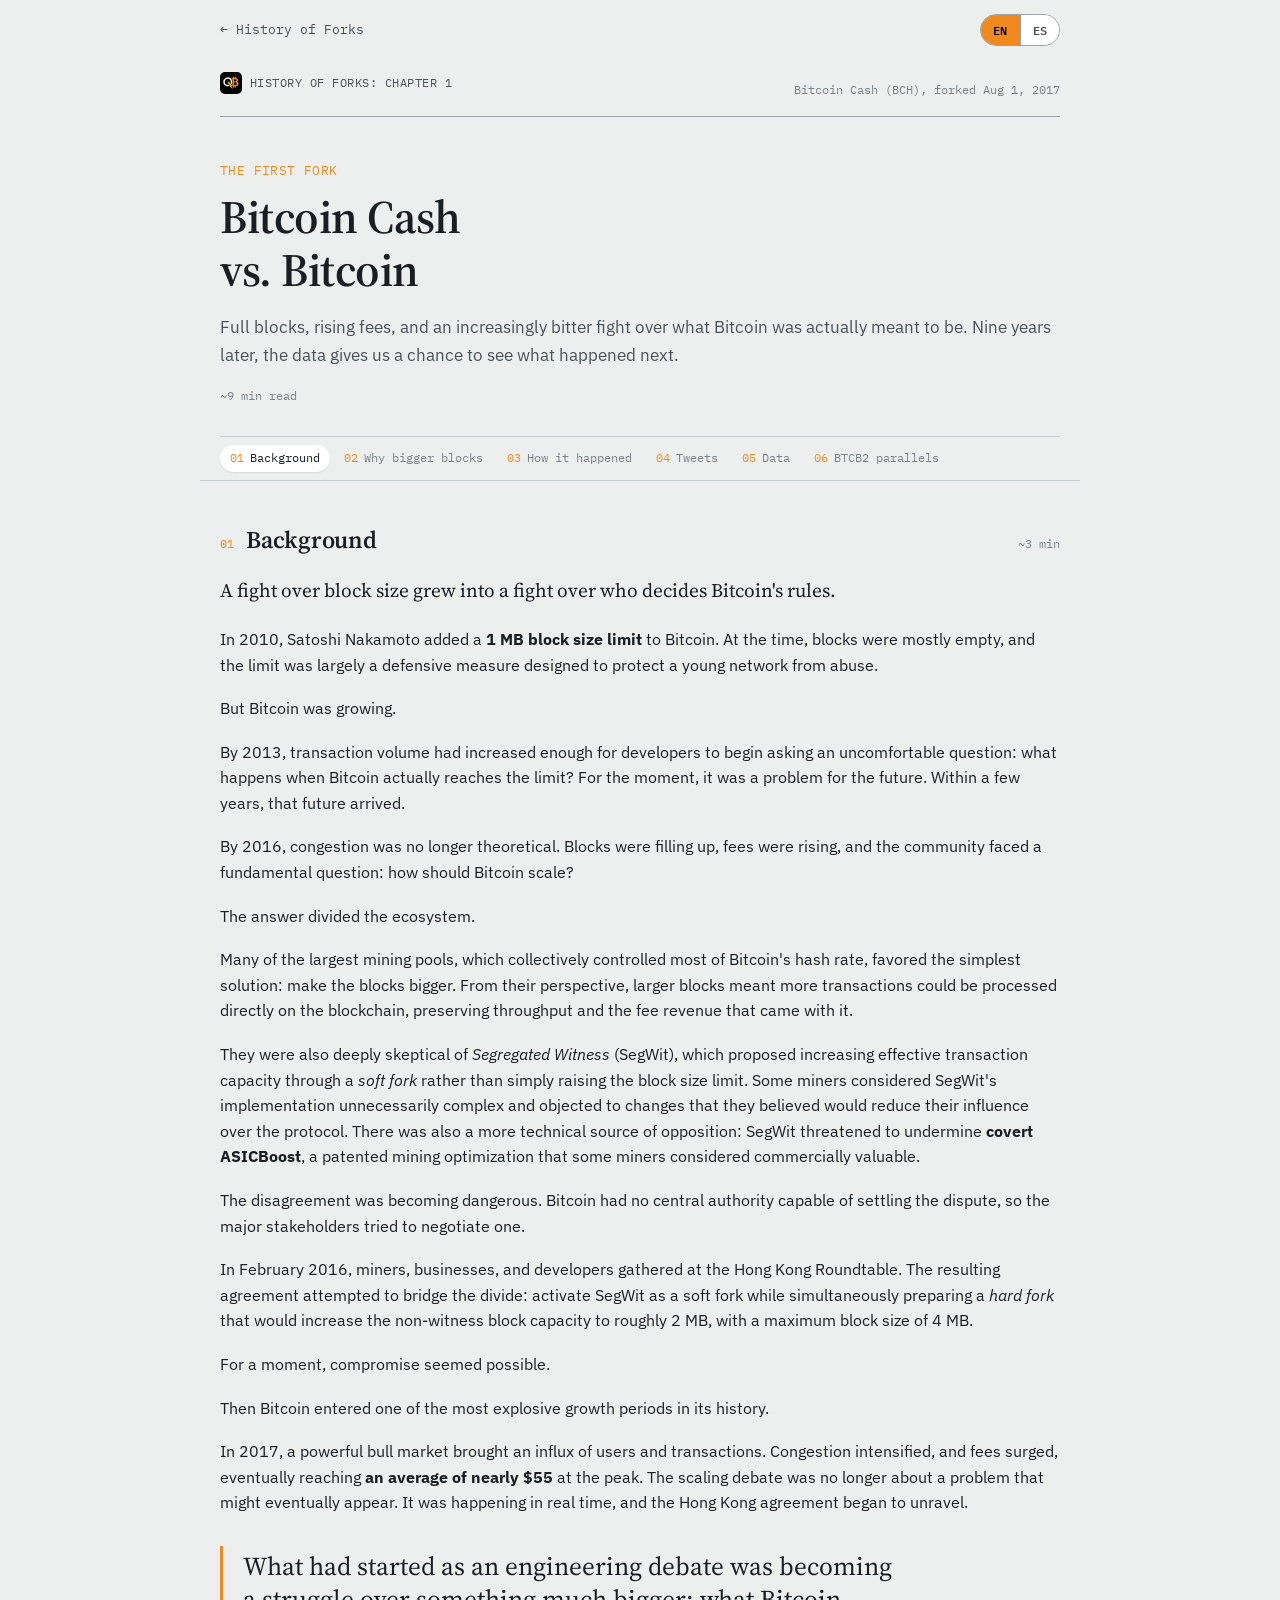
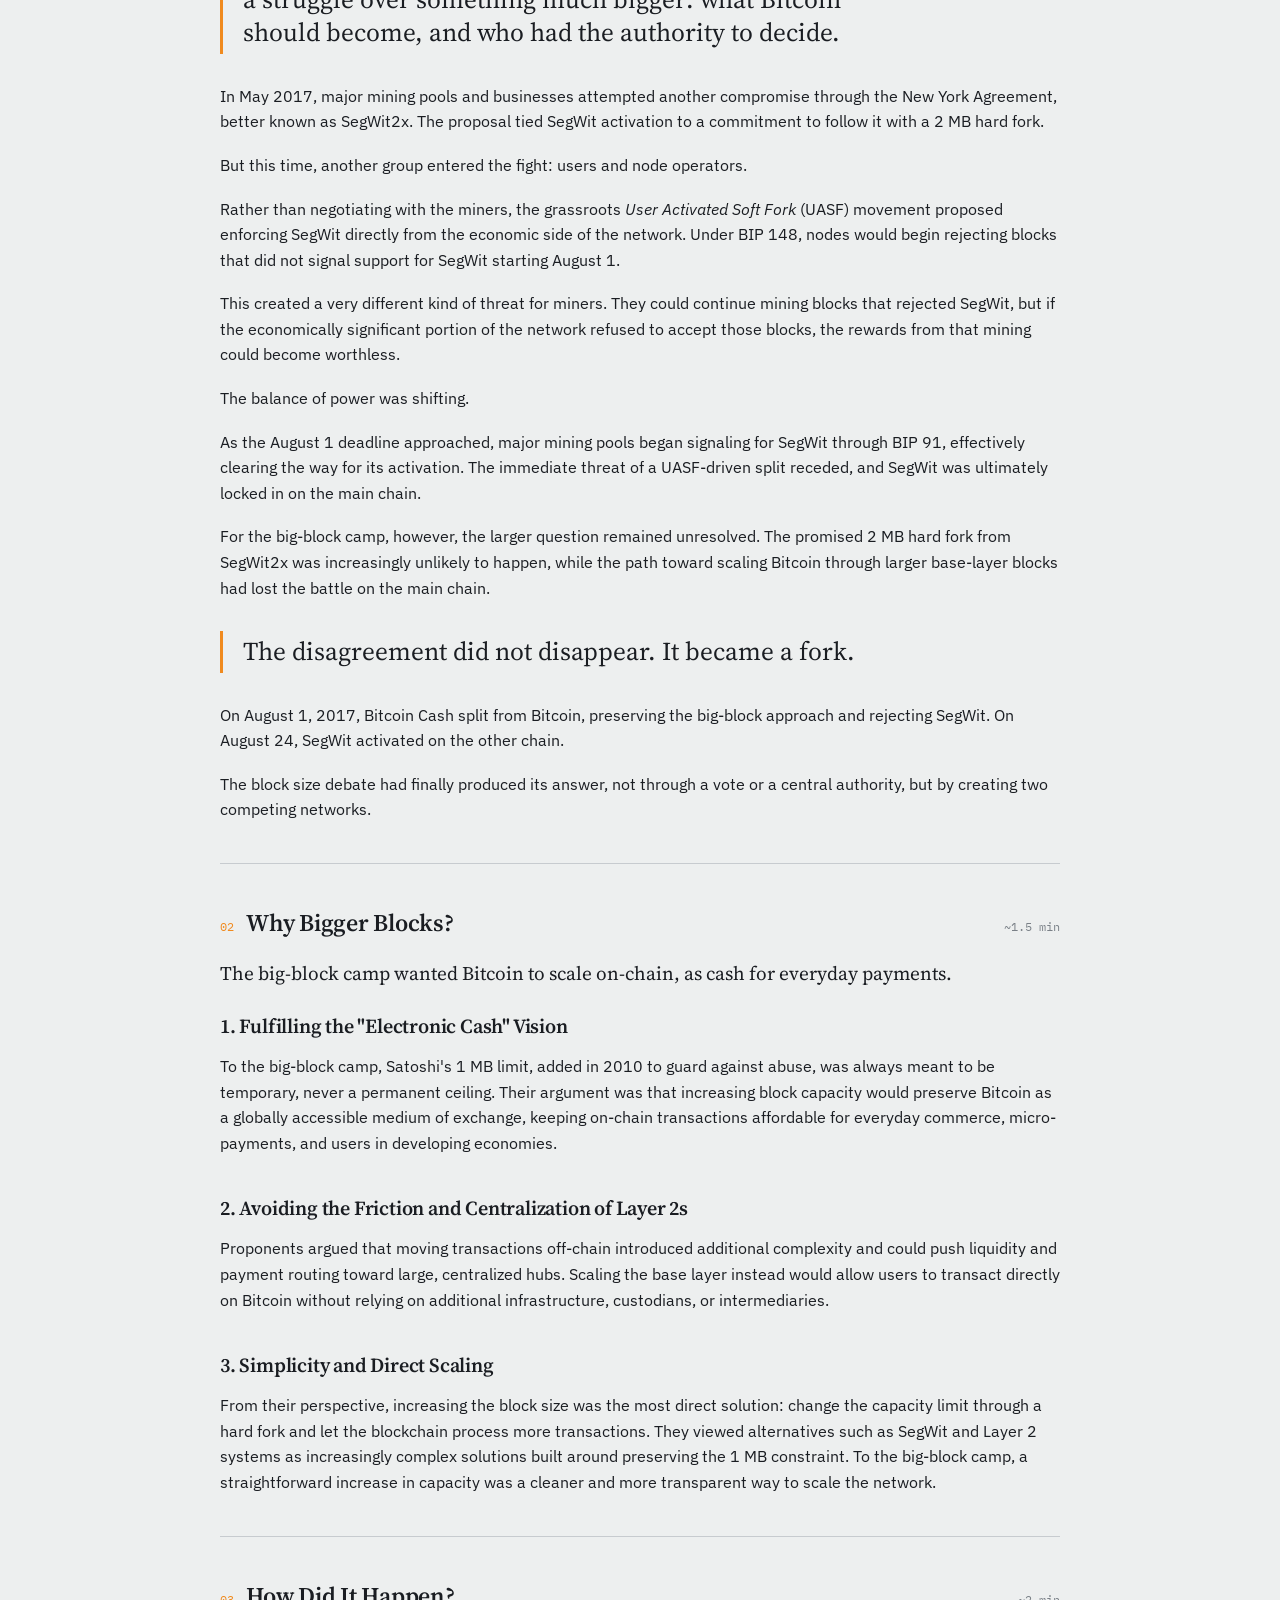
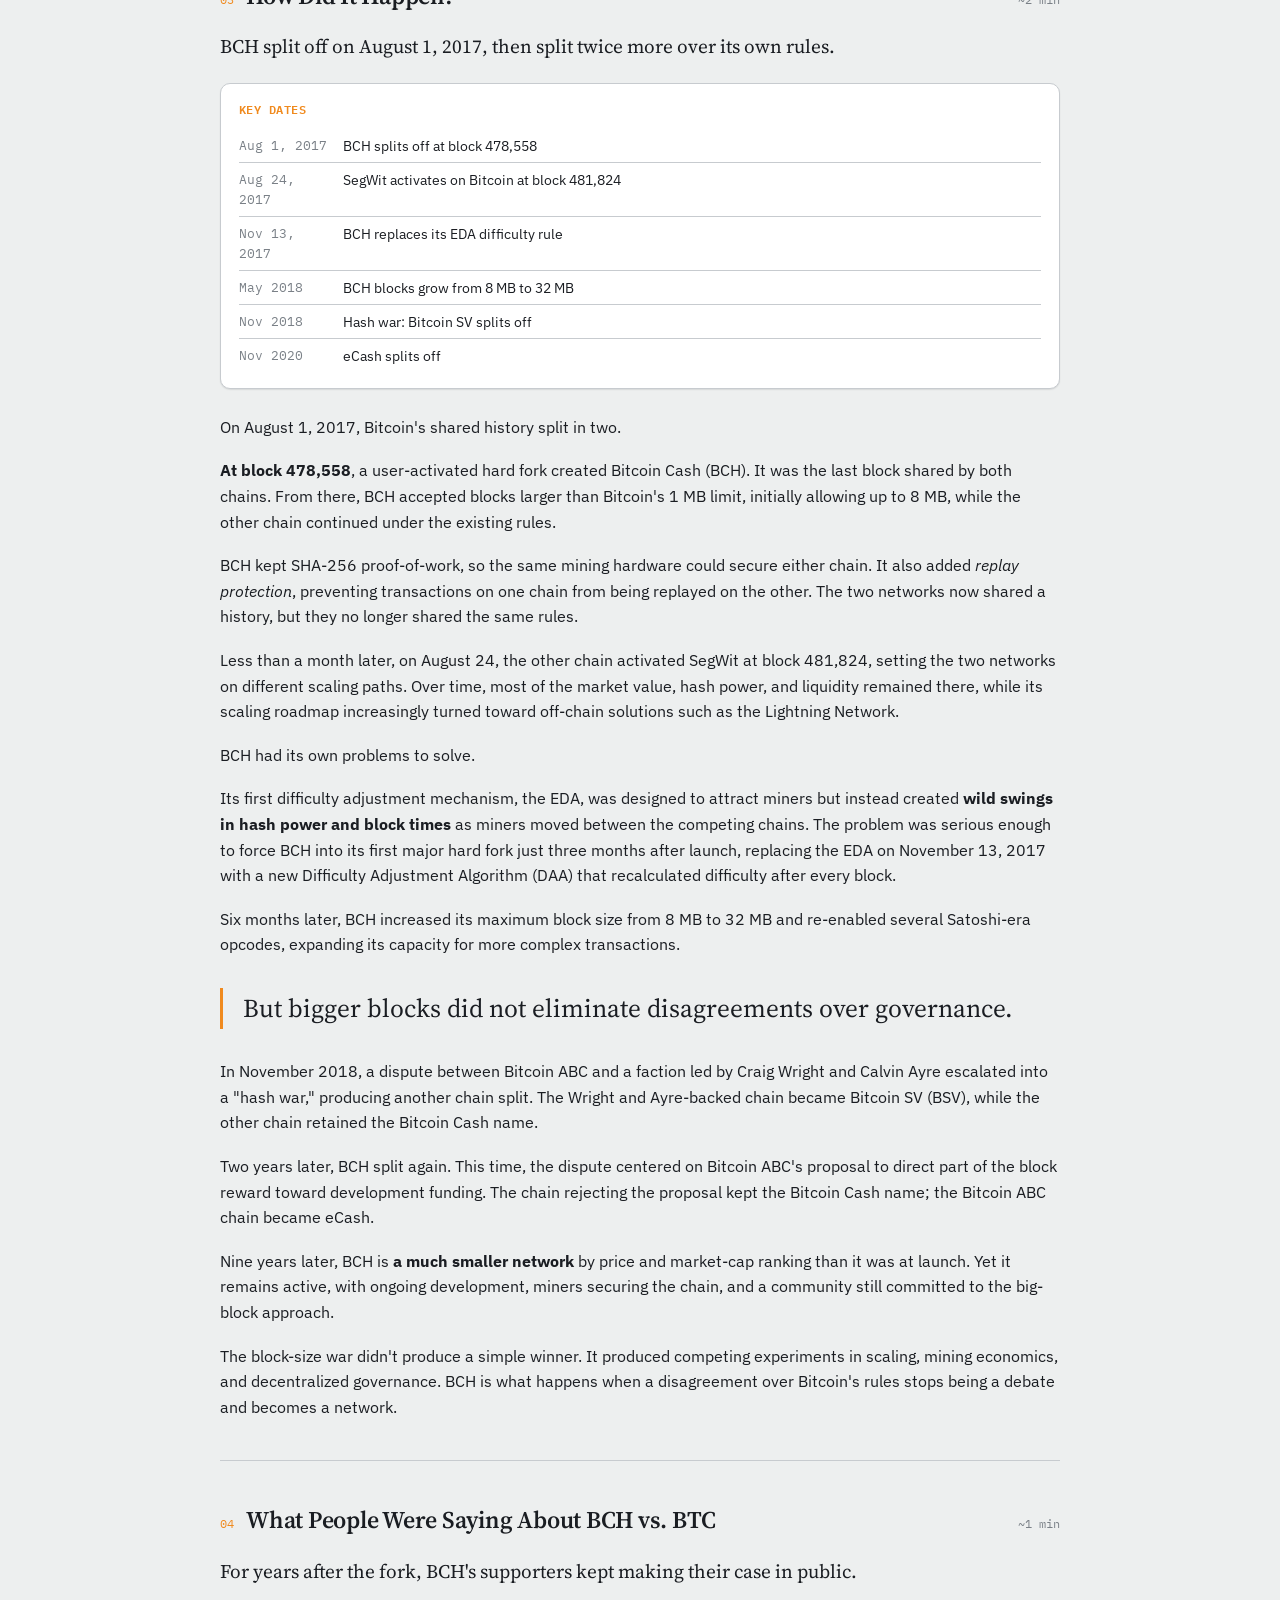
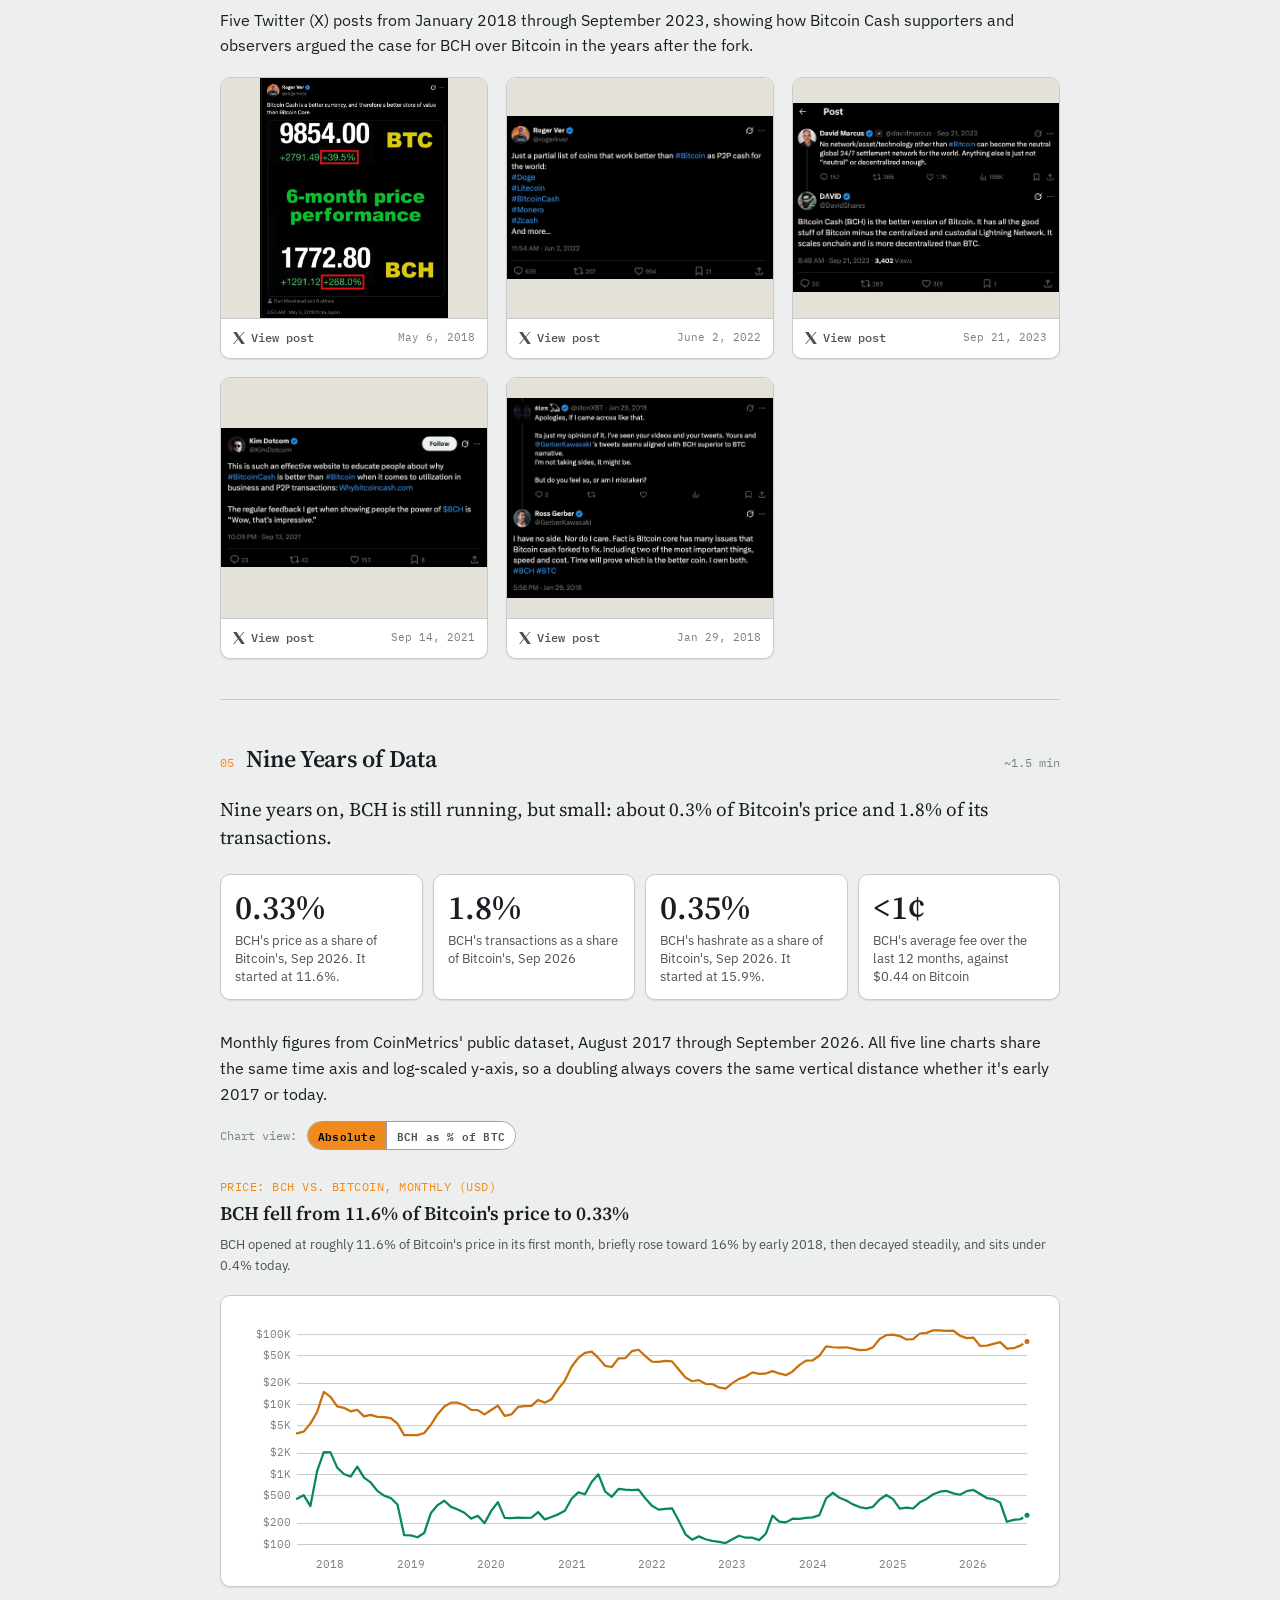
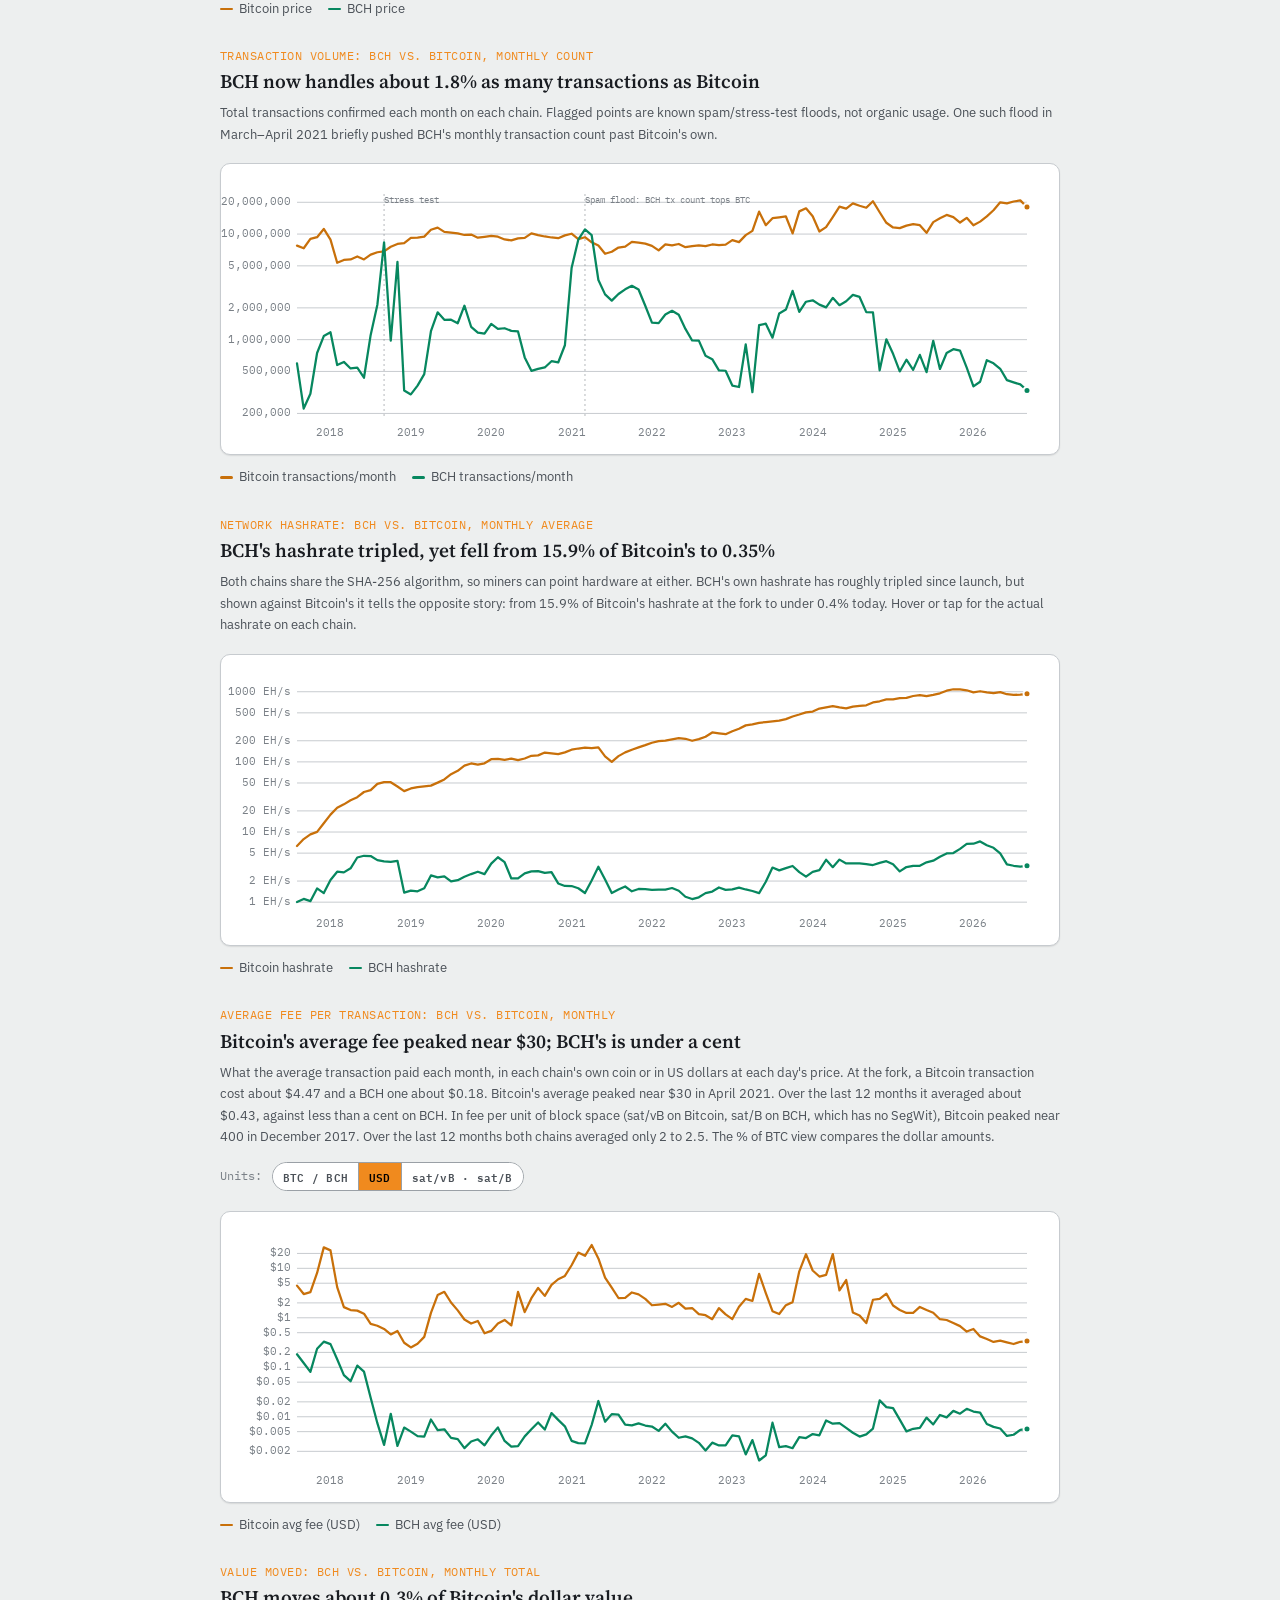
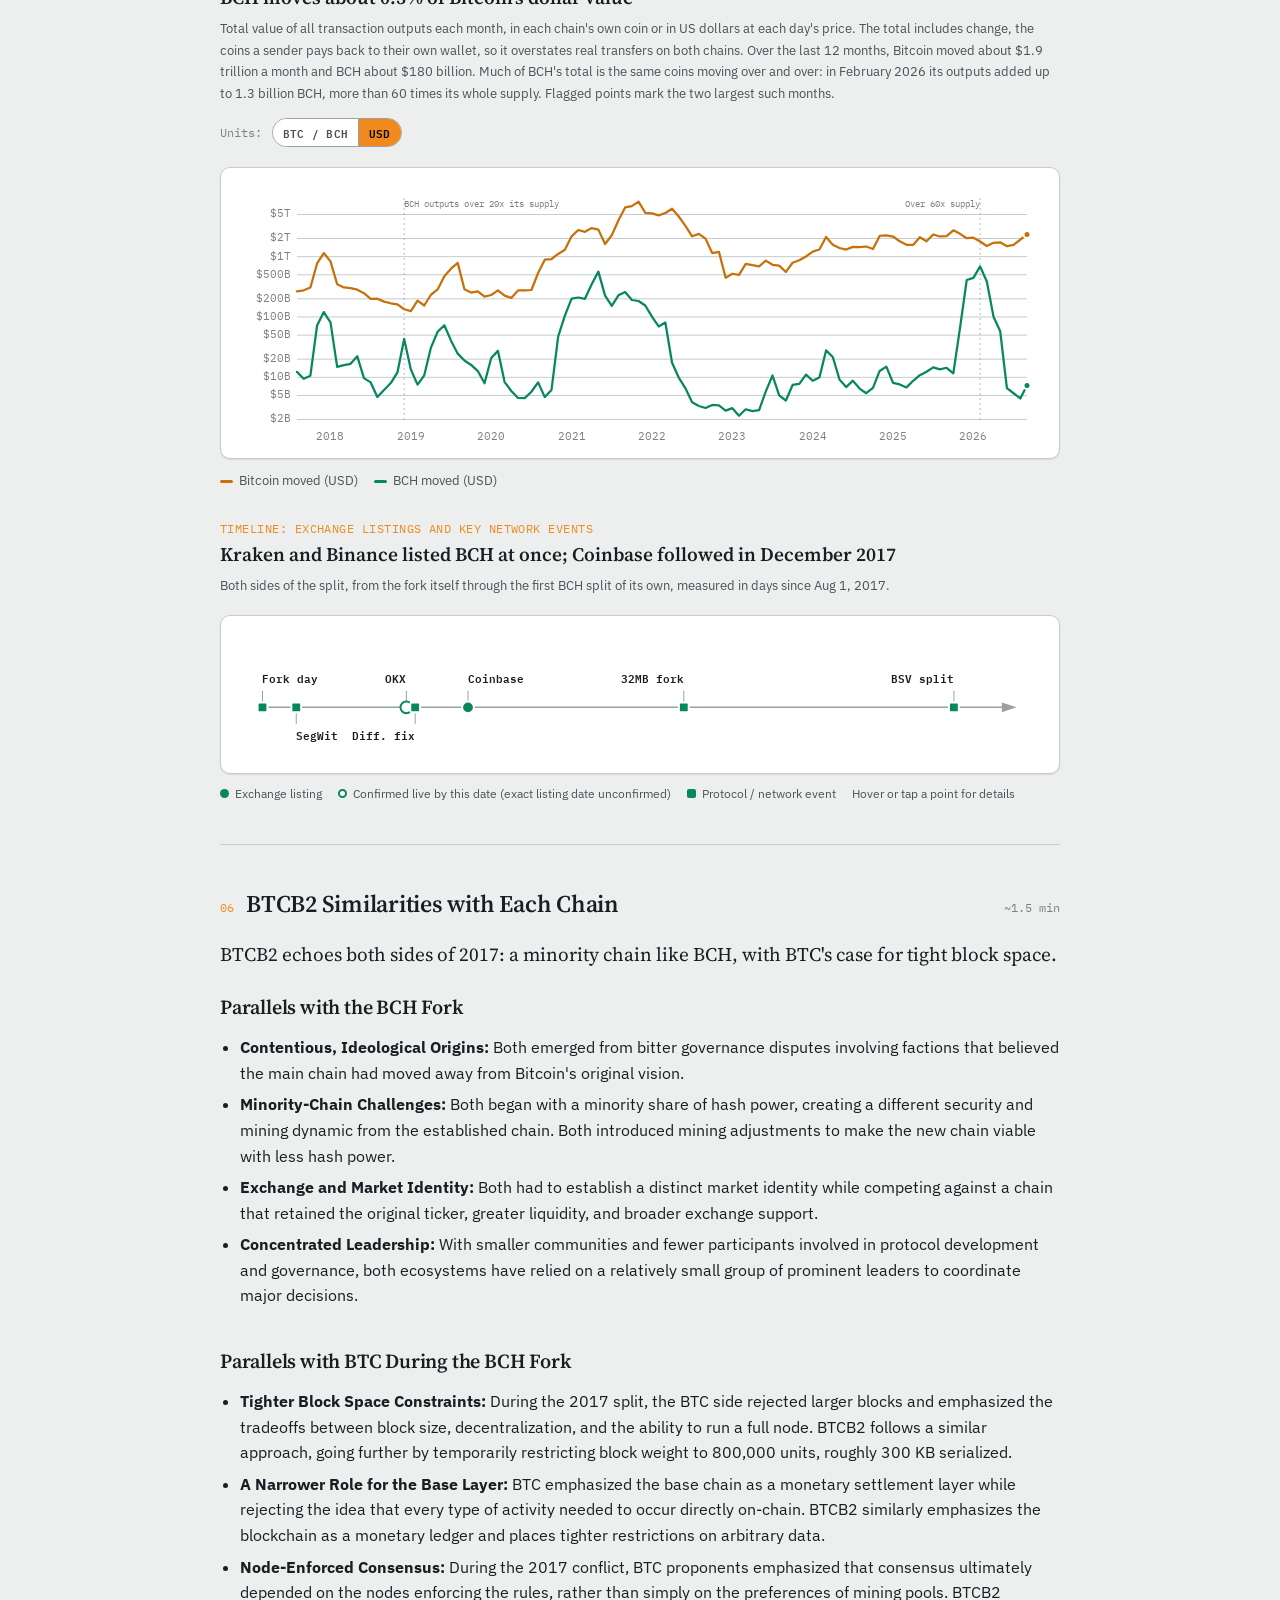
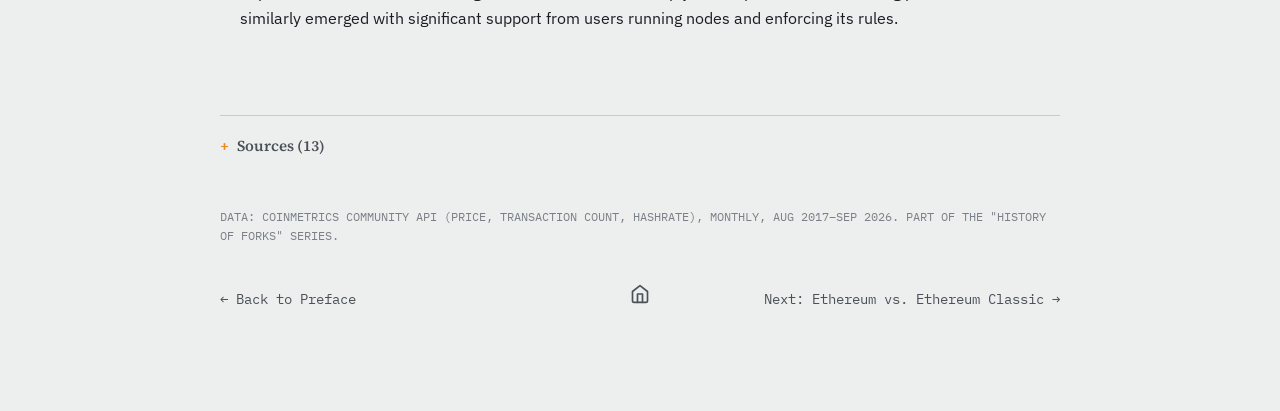
==== commit 878ab8d3: "Chapter 4: three-month refresh, new prose, Spanish text; reading aids on all chapters - Chapter 4 (s" ====
--- a/bch-vs-btc.html
+++ b/bch-vs-btc.html
@@ -23,7 +23,7 @@
 <meta name="twitter:image" content="https://dave-rodt.github.io/fork-history/assets/og-bch-vs-btc.png">
 <link rel="preconnect" href="https://fonts.googleapis.com">
 <link rel="preconnect" href="https://fonts.gstatic.com" crossorigin>
-<link href="https://fonts.googleapis.com/css2?family=Source+Serif+4:opsz,wght@8..60,400;8..60,600;8..60,700&family=IBM+Plex+Sans:wght@400;500;600&family=IBM+Plex+Mono:wght@400;500;600&display=swap" rel="stylesheet">
+<link href="https://fonts.googleapis.com/css2?family=Source+Serif+4:opsz,wght@8..60,400;8..60,600&family=IBM+Plex+Sans:ital,wght@0,400;0,600;1,400&family=IBM+Plex+Mono:wght@400;600&display=swap" rel="stylesheet">
 <style>
   :root{
     color-scheme: light dark;
@@ -125,7 +125,7 @@
   .hero{padding:44px 0 30px; border-bottom:1px solid var(--rule);}
   .hero .eyebrow{font-family:'IBM Plex Mono',monospace; font-size:0.8rem; color:var(--brand-orange); letter-spacing:0.03em; margin-bottom:10px;}
   .hero h1{font-size:clamp(1.9rem,4.4vw,2.9rem); line-height:1.14; max-width:18ch;}
-  .hero p.lede{max-width:62ch; font-size:1.08rem; color:var(--ink-soft); margin-top:16px;}
+  .hero p.lede{font-size:1.08rem; color:var(--ink-soft); margin-top:16px;}
   .read-time{font-family:'IBM Plex Mono',monospace; font-size:0.78rem; color:var(--ink-mute); margin-top:14px;}
 
   section.phase{padding:40px 0; border-bottom:1px solid var(--rule);}
@@ -134,11 +134,11 @@
   .phase-num{font-family:'IBM Plex Mono',monospace; font-size:0.78rem; color:var(--brand-orange); flex-shrink:0;}
   .phase-head h2{font-size:1.5rem;}
   .phase-time{font-family:'IBM Plex Mono',monospace; font-size:0.72rem; color:var(--ink-mute); margin-left:auto;}
-  .phase p{max-width:66ch; margin:0 0 14px;}
+  .phase p{margin:0 0 18px;}
   .phase p:last-child{margin-bottom:0;}
-  .phase ul{max-width:66ch; padding-left:20px; margin:0 0 14px;}
+  .phase ul{padding-left:20px; margin:0 0 14px;}
   .phase li{margin-bottom:6px;}
-  .phase h3{font-size:1.05rem; margin:22px 0 8px;}
+  .phase h3{font-size:1.25rem; margin:36px 0 12px;}
   .phase h3:first-of-type{margin-top:0;}
 
   .stat-inline{font-family:'IBM Plex Mono',monospace; font-weight:600; color:var(--ink);}
@@ -209,7 +209,7 @@
   .view-toggle button + button{border-left:1px solid var(--rule-strong);}
   .view-toggle button.active{background:var(--brand-orange); color:#000;}
   .view-toggle button:hover:not(.active){color:var(--ink);}
-  .chart-caption{font-size:0.84rem; color:var(--ink-soft); margin:0 0 12px; max-width:64ch;}
+  .chart-caption{font-size:0.84rem; color:var(--ink-soft); margin:0 0 12px;}
   .chart-wrap{
     position:relative; background:var(--panel); border:1px solid var(--rule); border-radius:10px;
     padding:18px 18px 12px; box-shadow:var(--shadow-sm);
@@ -270,7 +270,7 @@
 
   .sources-note{margin-top:30px; padding-top:18px; border-top:1px solid var(--rule);}
   .sources-note h3{font-size:0.9rem; margin:0 0 10px; color:var(--ink-soft);}
-  .sources-note ol{max-width:70ch; padding-left:20px; margin:0; font-size:0.78rem; color:var(--ink-mute); line-height:1.6;}
+  .sources-note ol{padding-left:20px; margin:0; font-size:0.78rem; color:var(--ink-mute); line-height:1.6;}
   .sources-note li{margin-bottom:6px;}
   .sources-note a{color:var(--ink-soft);}
   .sources-note a:hover{color:var(--brand-orange);}
@@ -278,6 +278,39 @@
   @media (max-width:600px){
     section.phase{padding:30px 0;}
   }
+  /* ---------- reading aids: sticky section bar, takeaways, pull quotes, key numbers ---------- */
+  .toc{position:sticky; top:0; z-index:20; margin:0 -20px; padding:0 20px; background:var(--bg); border-bottom:1px solid var(--rule);}
+  .toc ol{list-style:none; display:flex; gap:4px; margin:0; padding:8px 0; overflow-x:auto; scrollbar-width:none;}
+  .toc ol::-webkit-scrollbar{display:none;}
+  .toc a{display:block; white-space:nowrap; padding:4px 10px; border-radius:14px; font-family:'IBM Plex Mono',monospace; font-size:0.74rem; color:var(--ink-mute); text-decoration:none;}
+  .toc a .n{color:var(--brand-orange); margin-right:6px;}
+  .toc a:hover{color:var(--ink);}
+  .toc a.on{color:var(--ink); background:var(--panel); box-shadow:var(--shadow-sm);}
+  section.phase, .chart-block, #sources{scroll-margin-top:56px;}
+  .phase p.takeaway{font-family:'Source Serif 4',serif; font-size:1.2rem; line-height:1.45; color:var(--ink); margin:0 0 22px;}
+  .phase p.pull{margin:30px 0; padding:4px 0 4px 20px; border-left:3px solid var(--brand-orange); font-family:'Source Serif 4',serif; font-size:clamp(1.3rem,3.2vw,1.6rem); line-height:1.3; color:var(--ink); text-wrap:balance;}
+  .key-stats{display:grid; grid-template-columns:repeat(4,1fr); gap:10px; margin:6px 0 30px;}
+  @media (max-width:700px){ .key-stats{grid-template-columns:repeat(2,1fr);} }
+  .key-stat{background:var(--panel); border:1px solid var(--rule); border-radius:10px; padding:14px; box-shadow:var(--shadow-sm);}
+  .key-stat b{display:block; font-family:'Source Serif 4',serif; font-size:clamp(1.6rem,4vw,2.1rem); font-weight:600; line-height:1.1; color:var(--ink);}
+  .key-stat span{display:block; font-size:0.8rem; line-height:1.4; color:var(--ink-soft); margin-top:6px;}
+  .key-dates{margin:22px 0 26px; padding:16px 18px; background:var(--panel); border:1px solid var(--rule); border-radius:10px; box-shadow:var(--shadow-sm);}
+  .key-dates h4{margin:0 0 10px; font-family:'IBM Plex Mono',monospace; font-size:0.74rem; font-weight:600; letter-spacing:0.04em; text-transform:uppercase; color:var(--brand-orange);}
+  .key-dates ol{list-style:none; margin:0; padding:0;}
+  .key-dates li{display:grid; grid-template-columns:6.4em 1fr; gap:12px; margin:0; padding:5px 0; border-top:1px solid var(--rule); font-size:0.9rem;}
+  .key-dates li:first-child{border-top:none;}
+  .key-dates time{font-family:'IBM Plex Mono',monospace; font-size:0.8rem; color:var(--ink-mute); padding-top:2px;}
+  .chart-kicker{font-family:'IBM Plex Mono',monospace; font-size:0.72rem; letter-spacing:0.04em; text-transform:uppercase; color:var(--brand-orange); margin-bottom:4px;}
+  .chart-block .chart-title{font-family:'Source Serif 4',serif; font-size:1.2rem; line-height:1.3; margin-bottom:8px; text-wrap:balance;}
+  /* the timeline keeps a readable width on phones and scrolls sideways inside its box */
+  .tl-scroll{overflow-x:auto; -webkit-overflow-scrolling:touch;}
+  .tl-scroll-inner{min-width:760px;}
+  details.sources-note > summary{cursor:pointer; list-style:none; font-family:'Source Serif 4',serif; font-size:0.95rem; font-weight:600; color:var(--ink-soft);}
+  details.sources-note > summary::-webkit-details-marker{display:none;}
+  details.sources-note > summary::before{content:'+'; display:inline-block; width:1.1em; font-family:'IBM Plex Mono',monospace; color:var(--brand-orange);}
+  details.sources-note[open] > summary::before{content:'\2212';}
+  details.sources-note > summary:hover{color:var(--ink);}
+  details.sources-note[open] > summary{margin-bottom:10px;}
 </style>
 </head>
 <body>
@@ -303,6 +336,17 @@
     <div class="read-time" id="read-time">~9 min read</div>
   </div>
 
+  <nav class="toc" aria-label="Sections">
+    <ol>
+      <li><a href="#background"><span class="n">01</span><span id="toc1">Background</span></a></li>
+      <li><a href="#why-split"><span class="n">02</span><span id="toc2">Why bigger blocks</span></a></li>
+      <li><a href="#how-it-happened"><span class="n">03</span><span id="toc3">How it happened</span></a></li>
+      <li><a href="#tweets"><span class="n">04</span><span id="toc4">Tweets</span></a></li>
+      <li><a href="#metrics"><span class="n">05</span><span id="toc5">Data</span></a></li>
+      <li><a href="#similarities"><span class="n">06</span><span id="toc6">BTCB2 parallels</span></a></li>
+    </ol>
+  </nav>
+
   <!-- ================= PHASE 1: BACKGROUND ================= -->
   <section class="phase" id="background">
     <div class="phase-head">
@@ -310,27 +354,28 @@
       <h2 id="bg-h2">Background</h2>
       <span class="phase-time">~3 min</span>
     </div>
-    <p id="bg1">In 2010, Satoshi Nakamoto added a 1 MB block size limit to Bitcoin. At the time, blocks were mostly empty, and the limit was largely a defensive measure designed to protect a young network from abuse.</p>
+    <p class="takeaway" id="tk1">A fight over block size grew into a fight over who decides Bitcoin's rules.</p>
+    <p id="bg1">In 2010, Satoshi Nakamoto added a <strong>1 MB block size limit</strong> to Bitcoin. At the time, blocks were mostly empty, and the limit was largely a defensive measure designed to protect a young network from abuse.</p>
     <p id="bg2">But Bitcoin was growing.</p>
     <p id="bg3">By 2013, transaction volume had increased enough for developers to begin asking an uncomfortable question: what happens when Bitcoin actually reaches the limit? For the moment, it was a problem for the future. Within a few years, that future arrived.</p>
     <p id="bg4">By 2016, congestion was no longer theoretical. Blocks were filling up, fees were rising, and the community faced a fundamental question: how should Bitcoin scale?</p>
     <p id="bg5">The answer divided the ecosystem.</p>
     <p id="bg6">Many of the largest mining pools, which collectively controlled most of Bitcoin's hash rate, favored the simplest solution: make the blocks bigger. From their perspective, larger blocks meant more transactions could be processed directly on the blockchain, preserving throughput and the fee revenue that came with it.</p>
-    <p id="bg7">They were also deeply skeptical of Segregated Witness (SegWit), which proposed increasing effective transaction capacity through a soft fork rather than simply raising the block size limit. Some miners considered SegWit's implementation unnecessarily complex and objected to changes that they believed would reduce their influence over the protocol. There was also a more technical source of opposition: SegWit threatened to undermine covert ASICBoost, a patented mining optimization that some miners considered commercially valuable.</p>
+    <p id="bg7">They were also deeply skeptical of <em>Segregated Witness</em> (SegWit), which proposed increasing effective transaction capacity through a <em>soft fork</em> rather than simply raising the block size limit. Some miners considered SegWit's implementation unnecessarily complex and objected to changes that they believed would reduce their influence over the protocol. There was also a more technical source of opposition: SegWit threatened to undermine <strong>covert ASICBoost</strong>, a patented mining optimization that some miners considered commercially valuable.</p>
     <p id="bg8">The disagreement was becoming dangerous. Bitcoin had no central authority capable of settling the dispute, so the major stakeholders tried to negotiate one.</p>
-    <p id="bg9">In February 2016, miners, businesses, and developers gathered at the Hong Kong Roundtable. The resulting agreement attempted to bridge the divide: activate SegWit as a soft fork while simultaneously preparing a hard fork that would increase the non-witness block capacity to roughly 2 MB, with a maximum block size of 4 MB.</p>
+    <p id="bg9">In February 2016, miners, businesses, and developers gathered at the Hong Kong Roundtable. The resulting agreement attempted to bridge the divide: activate SegWit as a soft fork while simultaneously preparing a <em>hard fork</em> that would increase the non-witness block capacity to roughly 2 MB, with a maximum block size of 4 MB.</p>
     <p id="bg10">For a moment, compromise seemed possible.</p>
     <p id="bg11">Then Bitcoin entered one of the most explosive growth periods in its history.</p>
-    <p id="bg12">In 2017, a powerful bull market brought an influx of users and transactions. Congestion intensified, and fees surged, eventually reaching an average of nearly $55 at the peak. The scaling debate was no longer about a problem that might eventually appear. It was happening in real time, and the Hong Kong agreement began to unravel.</p>
-    <p id="bg13">What had started as an engineering debate was becoming a struggle over something much bigger: what Bitcoin should become, and who had the authority to decide.</p>
+    <p id="bg12">In 2017, a powerful bull market brought an influx of users and transactions. Congestion intensified, and fees surged, eventually reaching <strong>an average of nearly $55</strong> at the peak. The scaling debate was no longer about a problem that might eventually appear. It was happening in real time, and the Hong Kong agreement began to unravel.</p>
+    <p class="pull" id="bg13">What had started as an engineering debate was becoming a struggle over something much bigger: what Bitcoin should become, and who had the authority to decide.</p>
     <p id="bg14">In May 2017, major mining pools and businesses attempted another compromise through the New York Agreement, better known as SegWit2x. The proposal tied SegWit activation to a commitment to follow it with a 2 MB hard fork.</p>
     <p id="bg15">But this time, another group entered the fight: users and node operators.</p>
-    <p id="bg16">Rather than negotiating with the miners, the grassroots User Activated Soft Fork (UASF) movement proposed enforcing SegWit directly from the economic side of the network. Under BIP 148, nodes would begin rejecting blocks that did not signal support for SegWit starting August 1.</p>
+    <p id="bg16">Rather than negotiating with the miners, the grassroots <em>User Activated Soft Fork</em> (UASF) movement proposed enforcing SegWit directly from the economic side of the network. Under BIP 148, nodes would begin rejecting blocks that did not signal support for SegWit starting August 1.</p>
     <p id="bg17">This created a very different kind of threat for miners. They could continue mining blocks that rejected SegWit, but if the economically significant portion of the network refused to accept those blocks, the rewards from that mining could become worthless.</p>
     <p id="bg18">The balance of power was shifting.</p>
     <p id="bg19">As the August 1 deadline approached, major mining pools began signaling for SegWit through BIP 91, effectively clearing the way for its activation. The immediate threat of a UASF-driven split receded, and SegWit was ultimately locked in on the main chain.</p>
     <p id="bg20">For the big-block camp, however, the larger question remained unresolved. The promised 2 MB hard fork from SegWit2x was increasingly unlikely to happen, while the path toward scaling Bitcoin through larger base-layer blocks had lost the battle on the main chain.</p>
-    <p id="bg21">The disagreement did not disappear. It became a fork.</p>
+    <p class="pull" id="bg21">The disagreement did not disappear. It became a fork.</p>
     <p id="bg22">On August 1, 2017, Bitcoin Cash split from Bitcoin, preserving the big-block approach and rejecting SegWit. On August 24, SegWit activated on the other chain.</p>
     <p id="bg23">The block size debate had finally produced its answer, not through a vote or a central authority, but by creating two competing networks.</p>
   </section>
@@ -343,6 +388,7 @@
       <span class="phase-time">~1.5 min</span>
     </div>
 
+    <p class="takeaway" id="tk2">The big-block camp wanted Bitcoin to scale on-chain, as cash for everyday payments.</p>
     <h3 id="wh1">1. Fulfilling the "Electronic Cash" Vision</h3>
     <p id="wp1">To the big-block camp, Satoshi's 1 MB limit, added in 2010 to guard against abuse, was always meant to be temporary, never a permanent ceiling. Their argument was that increasing block capacity would preserve Bitcoin as a globally accessible medium of exchange, keeping on-chain transactions affordable for everyday commerce, micro-payments, and users in developing economies.</p>
 
@@ -360,17 +406,29 @@
       <h2 id="how-h2">How Did It Happen?</h2>
       <span class="phase-time">~2 min</span>
     </div>
+    <p class="takeaway" id="tk3">BCH split off on August 1, 2017, then split twice more over its own rules.</p>
+    <div class="key-dates">
+      <h4 id="kd-h">Key dates</h4>
+      <ol>
+        <li id="kd1"><time>Aug 1, 2017</time><span>BCH splits off at block 478,558</span></li>
+        <li id="kd2"><time>Aug 24, 2017</time><span>SegWit activates on Bitcoin at block 481,824</span></li>
+        <li id="kd3"><time>Nov 13, 2017</time><span>BCH replaces its EDA difficulty rule</span></li>
+        <li id="kd4"><time>May 2018</time><span>BCH blocks grow from 8 MB to 32 MB</span></li>
+        <li id="kd5"><time>Nov 2018</time><span>Hash war: Bitcoin SV splits off</span></li>
+        <li id="kd6"><time>Nov 2020</time><span>eCash splits off</span></li>
+      </ol>
+    </div>
     <p id="hp1">On August 1, 2017, Bitcoin's shared history split in two.</p>
-    <p id="hp2">At block 478,558, a user-activated hard fork created Bitcoin Cash (BCH). It was the last block shared by both chains. From there, BCH accepted blocks larger than Bitcoin's 1 MB limit, initially allowing up to 8 MB, while the other chain continued under the existing rules.</p>
-    <p id="hp3">BCH kept SHA-256 proof-of-work, so the same mining hardware could secure either chain. It also added replay protection, preventing transactions on one chain from being replayed on the other. The two networks now shared a history, but they no longer shared the same rules.</p>
+    <p id="hp2"><strong>At block 478,558</strong>, a user-activated hard fork created Bitcoin Cash (BCH). It was the last block shared by both chains. From there, BCH accepted blocks larger than Bitcoin's 1 MB limit, initially allowing up to 8 MB, while the other chain continued under the existing rules.</p>
+    <p id="hp3">BCH kept SHA-256 proof-of-work, so the same mining hardware could secure either chain. It also added <em>replay protection</em>, preventing transactions on one chain from being replayed on the other. The two networks now shared a history, but they no longer shared the same rules.</p>
     <p id="hp4">Less than a month later, on August 24, the other chain activated SegWit at block 481,824, setting the two networks on different scaling paths. Over time, most of the market value, hash power, and liquidity remained there, while its scaling roadmap increasingly turned toward off-chain solutions such as the Lightning Network.</p>
     <p id="hp5">BCH had its own problems to solve.</p>
-    <p id="hp6">Its first difficulty adjustment mechanism, the EDA, was designed to attract miners but instead created wild swings in hash power and block times as miners moved between the competing chains. The problem was serious enough to force BCH into its first major hard fork just three months after launch, replacing the EDA on November 13, 2017 with a new Difficulty Adjustment Algorithm (DAA) that recalculated difficulty after every block.</p>
+    <p id="hp6">Its first difficulty adjustment mechanism, the EDA, was designed to attract miners but instead created <strong>wild swings in hash power and block times</strong> as miners moved between the competing chains. The problem was serious enough to force BCH into its first major hard fork just three months after launch, replacing the EDA on November 13, 2017 with a new Difficulty Adjustment Algorithm (DAA) that recalculated difficulty after every block.</p>
     <p id="hp7">Six months later, BCH increased its maximum block size from 8 MB to 32 MB and re-enabled several Satoshi-era opcodes, expanding its capacity for more complex transactions.</p>
-    <p id="hp8">But bigger blocks did not eliminate disagreements over governance.</p>
+    <p class="pull" id="hp8">But bigger blocks did not eliminate disagreements over governance.</p>
     <p id="hp9">In November 2018, a dispute between Bitcoin ABC and a faction led by Craig Wright and Calvin Ayre escalated into a "hash war," producing another chain split. The Wright and Ayre-backed chain became Bitcoin SV (BSV), while the other chain retained the Bitcoin Cash name.</p>
     <p id="hp10">Two years later, BCH split again. This time, the dispute centered on Bitcoin ABC's proposal to direct part of the block reward toward development funding. The chain rejecting the proposal kept the Bitcoin Cash name; the Bitcoin ABC chain became eCash.</p>
-    <p id="hp11">Nine years later, BCH is a much smaller network by price and market-cap ranking than it was at launch. Yet it remains active, with ongoing development, miners securing the chain, and a community still committed to the big-block approach.</p>
+    <p id="hp11">Nine years later, BCH is <strong>a much smaller network</strong> by price and market-cap ranking than it was at launch. Yet it remains active, with ongoing development, miners securing the chain, and a community still committed to the big-block approach.</p>
     <p id="hp12">The block-size war didn't produce a simple winner. It produced competing experiments in scaling, mining economics, and decentralized governance. BCH is what happens when a disagreement over Bitcoin's rules stops being a debate and becomes a network.</p>
   </section>
 
@@ -381,13 +439,14 @@
       <h2 id="tweets-h2">What People Were Saying About BCH vs. BTC</h2>
       <span class="phase-time">~1 min</span>
     </div>
+    <p class="takeaway" id="tk4">For years after the fork, BCH's supporters kept making their case in public.</p>
     <p id="tweets-intro">Five Twitter (X) posts from January 2018 through September 2023, showing how Bitcoin Cash supporters and observers argued the case for BCH over Bitcoin in the years after the fork.</p>
 
     <div class="tweet-grid">
       <!-- TWEET 1 — replace image src, href, and caption below -->
       <figure class="tweet-card">
         <button type="button" class="tweet-img-btn" aria-label="Enlarge screenshot: Roger Ver tweet, May 6, 2018">
-          <img src="tweets/993125898277699586.png" alt="Roger Ver tweet, May 6, 2018">
+          <img src="tweets/993125898277699586.webp" width="599" height="768" loading="lazy" decoding="async" alt="Roger Ver tweet, May 6, 2018">
         </button>
         <div class="tweet-footer">
           <a class="view-link" href="https://x.com/rogerkver/status/993125898277699586" target="_blank" rel="noopener">
@@ -400,7 +459,7 @@
       <!-- TWEET 2 -->
       <figure class="tweet-card">
         <button type="button" class="tweet-img-btn" aria-label="Enlarge screenshot: Roger Ver tweet, June 2, 2022">
-          <img src="tweets/1532405409520181248.png" alt="Roger Ver tweet, June 2, 2022">
+          <img src="tweets/1532405409520181248.webp" width="592" height="362" loading="lazy" decoding="async" alt="Roger Ver tweet, June 2, 2022">
         </button>
         <div class="tweet-footer">
           <a class="view-link" href="https://x.com/rogerkver/status/1532405409520181248" target="_blank" rel="noopener">
@@ -413,7 +472,7 @@
       <!-- TWEET 3 -->
       <figure class="tweet-card">
         <button type="button" class="tweet-img-btn" aria-label="Enlarge screenshot: DavidShares tweet, September 21, 2023">
-          <img src="tweets/1704870337463177517.png" alt="DavidShares tweet, September 21, 2023">
+          <img src="tweets/1704870337463177517.webp" width="587" height="417" loading="lazy" decoding="async" alt="DavidShares tweet, September 21, 2023">
         </button>
         <div class="tweet-footer">
           <a class="view-link" href="https://x.com/DavidShares/status/1704870337463177517" target="_blank" rel="noopener">
@@ -426,7 +485,7 @@
       <!-- TWEET 4 -->
       <figure class="tweet-card">
         <button type="button" class="tweet-img-btn" aria-label="Enlarge screenshot: Kim Dotcom tweet, September 14, 2021">
-          <img src="tweets/1437614544512176132.png" alt="Kim Dotcom tweet, September 14, 2021">
+          <img src="tweets/1437614544512176132.webp" width="594" height="310" loading="lazy" decoding="async" alt="Kim Dotcom tweet, September 14, 2021">
         </button>
         <div class="tweet-footer">
           <a class="view-link" href="https://x.com/KimDotcom/status/1437614544512176132" target="_blank" rel="noopener">
@@ -439,7 +498,7 @@
       <!-- TWEET 5 -->
       <figure class="tweet-card">
         <button type="button" class="tweet-img-btn" aria-label="Enlarge screenshot: Ross Gerber tweet, January 29, 2018">
-          <img src="tweets/958127176053764096.png" alt="Ross Gerber tweet, January 29, 2018">
+          <img src="tweets/958127176053764096.webp" width="595" height="448" loading="lazy" decoding="async" alt="Ross Gerber tweet, January 29, 2018">
         </button>
         <div class="tweet-footer">
           <a class="view-link" href="https://x.com/GerberKawasaki/status/958127176053764096" target="_blank" rel="noopener">
@@ -458,6 +517,13 @@
       <h2 id="metrics-h2">Nine Years of Data</h2>
       <span class="phase-time">~1.5 min</span>
     </div>
+    <p class="takeaway" id="tk5">Nine years on, BCH is still running, but small: about 0.3% of Bitcoin's price and 1.8% of its transactions.</p>
+    <div class="key-stats">
+      <div class="key-stat" id="ks1"><b>0.33%</b><span>BCH's price as a share of Bitcoin's, Sep 2026. It started at 11.6%.</span></div>
+      <div class="key-stat" id="ks2"><b>1.8%</b><span>BCH's transactions as a share of Bitcoin's, Sep 2026</span></div>
+      <div class="key-stat" id="ks3"><b>0.35%</b><span>BCH's hashrate as a share of Bitcoin's, Sep 2026. It started at 15.9%.</span></div>
+      <div class="key-stat" id="ks4"><b>&lt;1¢</b><span>BCH's average fee over the last 12 months, against $0.44 on Bitcoin</span></div>
+    </div>
     <p id="metrics-intro">Monthly figures from CoinMetrics' public dataset, August 2017 through September 2026. All five line charts share the same time axis and log-scaled y-axis, so a doubling always covers the same vertical distance whether it's early 2017 or today.</p>
 
     <div class="view-toggle-row">
@@ -469,7 +535,8 @@
     </div>
 
     <div class="chart-block">
-      <div class="chart-title" id="ct1">Price: BCH vs. Bitcoin, monthly (USD)</div>
+      <div class="chart-kicker" id="ck1">Price: BCH vs. Bitcoin, monthly (USD)</div>
+      <div class="chart-title" id="ct1">BCH fell from 11.6% of Bitcoin's price to 0.33%</div>
       <p class="chart-caption" id="cc1">BCH opened at roughly 11.6% of Bitcoin's price in its first month, briefly rose toward 16% by early 2018, then decayed steadily, and sits under 0.4% today.</p>
       <div class="chart-wrap">
         <svg class="chart" id="chart-ratio" viewBox="0 0 820 260" preserveAspectRatio="xMidYMid meet"></svg>
@@ -479,7 +546,8 @@
     </div>
 
     <div class="chart-block">
-      <div class="chart-title" id="ct2">Transaction volume: BCH vs. Bitcoin, monthly count</div>
+      <div class="chart-kicker" id="ck2">Transaction volume: BCH vs. Bitcoin, monthly count</div>
+      <div class="chart-title" id="ct2">BCH now handles about 1.8% as many transactions as Bitcoin</div>
       <p class="chart-caption" id="cc2">Total transactions confirmed each month on each chain. Flagged points are known spam/stress-test floods, not organic usage. One such flood in March–April 2021 briefly pushed BCH's monthly transaction count past Bitcoin's own.</p>
       <div class="chart-wrap">
         <svg class="chart" id="chart-tx" viewBox="0 0 820 260" preserveAspectRatio="xMidYMid meet"></svg>
@@ -489,8 +557,9 @@
     </div>
 
     <div class="chart-block">
-      <div class="chart-title" id="ct3">Network hashrate: BCH vs. Bitcoin, monthly average</div>
-      <p class="chart-caption" id="cc3">Both chains share the SHA-256 algorithm, so miners can point hardware at either. BCH's own hashrate has roughly tripled since launch, but shown against Bitcoin's it tells the opposite story: from 15.9% of Bitcoin's hashrate at the fork to under 0.4% today. Hover for the actual hashrate on each chain.</p>
+      <div class="chart-kicker" id="ck3">Network hashrate: BCH vs. Bitcoin, monthly average</div>
+      <div class="chart-title" id="ct3">BCH's hashrate tripled, yet fell from 15.9% of Bitcoin's to 0.35%</div>
+      <p class="chart-caption" id="cc3">Both chains share the SHA-256 algorithm, so miners can point hardware at either. BCH's own hashrate has roughly tripled since launch, but shown against Bitcoin's it tells the opposite story: from 15.9% of Bitcoin's hashrate at the fork to under 0.4% today. Hover or tap for the actual hashrate on each chain.</p>
       <div class="chart-wrap">
         <svg class="chart" id="chart-hash" viewBox="0 0 820 260" preserveAspectRatio="xMidYMid meet"></svg>
         <div class="tooltip" id="tooltip-hash"></div>
@@ -499,7 +568,8 @@
     </div>
 
     <div class="chart-block">
-      <div class="chart-title" id="ct5">Average fee per transaction: BCH vs. Bitcoin, monthly</div>
+      <div class="chart-kicker" id="ck5">Average fee per transaction: BCH vs. Bitcoin, monthly</div>
+      <div class="chart-title" id="ct5">Bitcoin's average fee peaked near $30; BCH's is under a cent</div>
       <p class="chart-caption" id="cc5">What the average transaction paid each month, in each chain's own coin or in US dollars at each day's price. At the fork, a Bitcoin transaction cost about $4.47 and a BCH one about $0.18. Bitcoin's average peaked near $30 in April 2021. Over the last 12 months it averaged about $0.43, against less than a cent on BCH. In fee per unit of block space (sat/vB on Bitcoin, sat/B on BCH, which has no SegWit), Bitcoin peaked near 400 in December 2017. Over the last 12 months both chains averaged only 2 to 2.5. The % of BTC view compares the dollar amounts.</p>
       <div class="view-toggle-row" id="fee-unit-row">
         <span class="view-toggle-label" id="fee-unit-label">Units:</span>
@@ -517,7 +587,8 @@
     </div>
 
     <div class="chart-block">
-      <div class="chart-title" id="ct6">Value moved: BCH vs. Bitcoin, monthly total</div>
+      <div class="chart-kicker" id="ck6">Value moved: BCH vs. Bitcoin, monthly total</div>
+      <div class="chart-title" id="ct6">BCH moves about 0.3% of Bitcoin's dollar value</div>
       <p class="chart-caption" id="cc6">Total value of all transaction outputs each month, in each chain's own coin or in US dollars at each day's price. The total includes change, the coins a sender pays back to their own wallet, so it overstates real transfers on both chains. Over the last 12 months, Bitcoin moved about $1.9 trillion a month and BCH about $180 billion. Much of BCH's total is the same coins moving over and over: in February 2026 its outputs added up to 1.3 billion BCH, more than 60 times its whole supply. Flagged points mark the two largest such months.</p>
       <div class="view-toggle-row" id="moved-unit-row">
         <span class="view-toggle-label" id="moved-unit-label">Units:</span>
@@ -534,17 +605,20 @@
     </div>
 
     <div class="chart-block">
-      <div class="chart-title" id="ct4">Timeline: exchange listings and key network events</div>
+      <div class="chart-kicker" id="ck4">Timeline: exchange listings and key network events</div>
+      <div class="chart-title" id="ct4">Kraken and Binance listed BCH at once; Coinbase followed in December 2017</div>
       <p class="chart-caption" id="cc4">Both sides of the split, from the fork itself through the first BCH split of its own, measured in days since Aug 1, 2017.</p>
       <div class="chart-wrap">
-        <svg class="chart" id="chart-timeline" viewBox="0 0 820 130" preserveAspectRatio="xMidYMid meet"></svg>
+        <div class="tl-scroll" id="tl-scroll"><div class="tl-scroll-inner">
+          <svg class="chart" id="chart-timeline" viewBox="0 0 820 130" preserveAspectRatio="xMidYMid meet"></svg>
+        </div></div>
         <div class="tooltip" id="tooltip-timeline"></div>
       </div>
       <div class="timeline-legend">
         <span><span class="dot"></span><span id="tll1">Exchange listing</span></span>
         <span><span class="dot proxy"></span><span id="tll2">Confirmed live by this date (exact listing date unconfirmed)</span></span>
         <span><span class="square"></span><span id="tll3">Protocol / network event</span></span>
-        <span id="tll4">Hover a point for details</span>
+        <span id="tll4">Hover or tap a point for details</span>
       </div>
     </div>
   </section>
@@ -557,6 +631,7 @@
       <span class="phase-time">~1.5 min</span>
     </div>
 
+    <p class="takeaway" id="tk6">BTCB2 echoes both sides of 2017: a minority chain like BCH, with BTC's case for tight block space.</p>
     <h3 id="sim-h3a">Parallels with the BCH Fork</h3>
     <ul>
       <li id="sim-a1"><strong>Contentious, Ideological Origins:</strong> Both emerged from bitter governance disputes involving factions that believed the main chain had moved away from Bitcoin's original vision.</li>
@@ -573,8 +648,8 @@
     </ul>
   </section>
 
-  <div class="sources-note">
-    <h3 id="sources-h3">Sources</h3>
+  <details class="sources-note" id="sources">
+    <summary id="sources-h3">Sources (13)</summary>
     <ol>
       <li id="src1">Bitcoin's original 1 MB block size limit, added in 2010 — <a href="https://en.bitcoin.it/wiki/Block_size_limit_controversy" target="_blank" rel="noopener">Block size limit controversy, Bitcoin Wiki</a></li>
       <li id="src2">The Hong Kong Roundtable agreement, February 2016 — <a href="https://medium.com/@bitcoinroundtable/bitcoin-roundtable-consensus-266d475a61ff" target="_blank" rel="noopener">Bitcoin Roundtable Consensus (official statement)</a></li>
@@ -590,7 +665,7 @@
       <li id="src12">The November 2020 miner-tax dispute and the eCash split — <a href="https://bitcoin-takeover.com/bitcoin-cash-big-block-breakaway/" target="_blank" rel="noopener">Bitcoin Cash: The Big Block Breakaway</a></li>
       <li id="src13">The average fee peak near $55 ($54.64 on Dec 22, 2017) — <a href="https://www.spark.money/tools/bitcoin-fee-rate-history" target="_blank" rel="noopener">Bitcoin Fee Rate History, Spark</a>; contemporaneous coverage: <a href="https://www.coindesk.com/markets/2017/12/18/bought-your-first-bitcoin-or-ether-brace-for-the-fees" target="_blank" rel="noopener">CoinDesk, Dec 18, 2017</a></li>
     </ol>
-  </div>
+  </details>
 
   <footer id="footer-text">
     DATA: COINMETRICS COMMUNITY API (PRICE, TRANSACTION COUNT, HASHRATE), MONTHLY, AUG 2017–SEP 2026. PART OF THE "HISTORY OF FORKS" SERIES.
@@ -620,6 +695,24 @@
   const r = tip.getBoundingClientRect(), vw = document.documentElement.clientWidth;
   const shift = r.left < 6 ? 6 - r.left : r.right > vw - 6 ? vw - 6 - r.right : 0;
   tip.style.marginLeft = shift + 'px';
+}
+// Phones: draw a chart at the width it is shown at, so its text keeps its real
+// size instead of shrinking with the whole SVG. Returns the drawing width.
+function fitW(svg, base){
+  const w = Math.round(svg.getBoundingClientRect().width), W = w && w < base ? Math.max(300, w) : base;
+  svg.setAttribute('viewBox', '0 0 ' + W + ' ' + svg.viewBox.baseVal.height);
+  return W;
+}
+// Draw charts only when they near the screen, then again whenever their width changes.
+function lazyRender(box, fn){
+  let w = -1;
+  const run = () => { const nw = Math.round(box.getBoundingClientRect().width); if (Math.abs(nw - w) < 24) return; w = nw; fn(); };
+  if (!('IntersectionObserver' in window)) { run(); addEventListener('resize', run); return; }
+  const io = new IntersectionObserver(es => {
+    if (!es.some(e => e.isIntersecting)) return;
+    io.disconnect(); run(); new ResizeObserver(run).observe(box);
+  }, {rootMargin:'600px 0px'});
+  io.observe(box);
 }
 document.addEventListener('click', e => {
   if (!e.target.closest('.chart-wrap')) document.querySelectorAll('.tooltip').forEach(t => { t.style.opacity = 0; });
@@ -672,6 +765,8 @@
   axisFmt = axisFmt || yFmt;
   opts = opts || {};
   const svg = document.getElementById(svgId);
+  if (!svg.dataset.w) svg.dataset.w = svg.viewBox.baseVal.width;  // the desktop width, kept so the chart can grow back
+  fitW(svg, +svg.dataset.w);
   const vb = svg.viewBox.baseVal;
   const W = vb.width, H = vb.height;
   const mL = 58, mR = 14, mT = 12, mB = 26;
@@ -714,7 +809,9 @@
       yearTicks.push(i); lastYear = yr;
     }
   });
-  yearTicks.forEach(i => {
+  // narrow charts: label every other year so the labels never touch
+  const every = plotW / yearTicks.length < 44 ? 2 : 1;
+  yearTicks.filter((_, k) => k % every === 0).forEach(i => {
     const lbl = svg.appendChild(el('text', {x:xAt(i), y:H-6, class:'axis-label', 'text-anchor':'middle'}));
     lbl.textContent = DATA[i].month.slice(0,4);
   });
@@ -722,13 +819,24 @@
   // optional flagged points — a dashed guide + short label calling out a
   // month worth a second look (e.g. a known spam/stress-test spike), so it
   // reads as "flagged, hover for the number" rather than an unexplained jump
-  (opts.annotations || []).forEach(a => {
+  (opts.annotations || []).forEach((a, k) => {
     const i = DATA.findIndex(d => d.month === a.month);
     if (i < 0) return;
     const x = xAt(i);
     svg.appendChild(el('line', {x1:x, x2:x, y1:mT, y2:mT+plotH, class:'annotation-line'}));
-    const lbl = svg.appendChild(el('text', {x, y:mT + 9, class:'annotation-label', 'text-anchor': i < n/2 ? 'start' : 'end'}));
+    const row = W < 560 ? k % 2 : 0;  // narrow charts: alternate rows so two flags never overlap
+    const lbl = svg.appendChild(el('text', {x, y:mT + 9 + row * 11, class:'annotation-label', 'text-anchor': i < n/2 ? 'start' : 'end'}));
     lbl.textContent = a.label;
+    // keep the label inside the chart: flip it to the other side of its line, or, if
+    // neither side fits (long Spanish labels on phones), center it on the line
+    const len = lbl.getComputedTextLength(), fits = l => l >= 2 && l + len <= W - 2;
+    const start = lbl.getAttribute('text-anchor') === 'start';
+    let left = start ? x : x - len;
+    if (!fits(left)) {
+      left = start ? x - len : x;
+      if (!fits(left)) left = Math.max(2, Math.min(W - 2 - len, x - len / 2));
+      lbl.setAttribute('text-anchor', 'start'); lbl.setAttribute('x', left);
+    }
   });
 
   const baseline = mT + plotH;
@@ -811,7 +919,7 @@
   }
   overlay.addEventListener('mousemove', e => onMove(e.clientX));
   overlay.addEventListener('mouseleave', hide);
-  overlay.addEventListener('touchmove', e => { onMove(e.touches[0].clientX); e.preventDefault(); }, {passive:false});
+  overlay.addEventListener('touchmove', e => onMove(e.touches[0].clientX), {passive:true});  // no preventDefault: a swipe still scrolls the page
   overlay.addEventListener('touchend', hide);
 
   const legend = document.getElementById(legendId);
@@ -1191,7 +1299,8 @@
       tooltip.innerHTML = `<div class="t-date">${e.title}</div>`
         + `<div class="row"><span class="k">${fmtLongDate(e.date)}${e.proxy ? orEarlier : ''} · ${dayWord} ${dayOffsets[i]}</span></div>`
         + `<div class="row" style="max-width:220px; white-space:normal;"><span class="k">${e.detail}</span></div>`;
-      tooltip.style.left = ((x / W) * 100) + '%';
+      const r = hit.getBoundingClientRect(), wr = tooltip.parentElement.getBoundingClientRect();
+      tooltip.style.left = (r.left + r.width / 2 - wr.left) + 'px';
       tooltip.style.opacity = 1; clampTip(tooltip);
     }
     function hide(){ tooltip.style.opacity = 0; }
@@ -1201,8 +1310,9 @@
   });
 }
 
-renderMainCharts('en');
+lazyRender(document.getElementById('metrics'), () => renderMainCharts(CURRENT_LANG));
 renderTimeline('chart-timeline', 'tooltip-timeline', TIMELINE_EVENTS.en);
+document.getElementById('tl-scroll').addEventListener('scroll', () => { document.getElementById('tooltip-timeline').style.opacity = 0; }, {passive:true});
 
 // ---------------- tweet screenshot lightbox ----------------
 (function(){
@@ -1248,6 +1358,9 @@
     'sim-h2','sim-h3a','sim-a1','sim-a2','sim-a3','sim-a4','sim-h3b','sim-b1','sim-b2','sim-b3',
     'sources-h3','src1','src2','src3','src4','src5','src6','src7','src8','src9','src10','src11','src12','src13',
     'footer-text','backlink','nextlink',
+    'toc1','toc2','toc3','toc4','toc5','toc6','tk1','tk2','tk3','tk4','tk5','tk6',
+    'kd-h','kd1','kd2','kd3','kd4','kd5','kd6','ks1','ks2','ks3','ks4',
+    'ck1','ck2','ck3','ck4','ck5','ck6',
   ];
 
   const EN = {};
@@ -1265,22 +1378,22 @@
     'read-time': '~9 min de lectura',
 
     'bg-h2': 'Contexto',
-    'bg1': 'En 2010, Satoshi Nakamoto añadió un límite de tamaño de bloque de 1 MB a Bitcoin. En ese momento, los bloques estaban en su mayoría vacíos, y el límite era sobre todo una medida defensiva pensada para proteger a una red joven de abusos.',
+    'bg1': 'En 2010, Satoshi Nakamoto añadió un <strong>límite de tamaño de bloque de 1 MB</strong> a Bitcoin. En ese momento, los bloques estaban en su mayoría vacíos, y el límite era sobre todo una medida defensiva pensada para proteger a una red joven de abusos.',
     'bg2': 'Pero Bitcoin estaba creciendo.',
     'bg3': 'Para 2013, el volumen de transacciones había crecido lo suficiente como para que los desarrolladores empezaran a hacerse una pregunta incómoda: ¿qué pasa cuando Bitcoin realmente alcance el límite? Por el momento, era un problema para el futuro. Pocos años después, ese futuro llegó.',
     'bg4': 'Para 2016, la congestión ya no era teórica. Los bloques se estaban llenando, las comisiones subían, y la comunidad enfrentaba una pregunta fundamental: ¿cómo debía escalar Bitcoin?',
     'bg5': 'La respuesta dividió al ecosistema.',
     'bg6': 'Muchos de los mayores <em>pools</em> de minería, que en conjunto controlaban la mayor parte del <em>hash</em> rate de Bitcoin, favorecían la solución más simple: hacer los bloques más grandes. Desde su perspectiva, bloques más grandes significaban que se podían procesar más transacciones directamente en la <em>blockchain</em>, preservando el rendimiento y los ingresos por comisiones que venían con él.',
-    'bg7': 'También eran profundamente escépticos de Segregated Witness (SegWit), que proponía aumentar la capacidad efectiva de transacciones mediante un <em>soft fork</em> en lugar de simplemente elevar el límite de tamaño de bloque. Algunos mineros consideraban que la implementación de SegWit era innecesariamente compleja y se oponían a cambios que, según creían, reducirían su influencia sobre el protocolo. También había una fuente de oposición más técnica: SegWit amenazaba con socavar el covert ASICBoost, una optimización de minería patentada que algunos mineros consideraban comercialmente valiosa.',
+    'bg7': 'También eran profundamente escépticos de <em>Segregated Witness</em> (SegWit), que proponía aumentar la capacidad efectiva de transacciones mediante un <em>soft fork</em> en lugar de simplemente elevar el límite de tamaño de bloque. Algunos mineros consideraban que la implementación de SegWit era innecesariamente compleja y se oponían a cambios que, según creían, reducirían su influencia sobre el protocolo. También había una fuente de oposición más técnica: SegWit amenazaba con socavar el <strong><em>covert ASICBoost</em></strong>, una optimización de minería patentada que algunos mineros consideraban comercialmente valiosa.',
     'bg8': 'El desacuerdo se estaba volviendo peligroso. Bitcoin no tenía una autoridad central capaz de resolver la disputa, así que los principales actores intentaron negociar una salida.',
     'bg9': 'En febrero de 2016, mineros, empresas y desarrolladores se reunieron en la Mesa Redonda de Hong Kong. El acuerdo resultante intentó tender un puente entre las posturas: activar SegWit como <em>soft fork</em> mientras se preparaba simultáneamente un <em>hard fork</em> que aumentaría la capacidad de bloque sin contar los datos de testigo a aproximadamente 2 MB, con un tamaño máximo de bloque de 4 MB.',
     'bg10': 'Por un momento, el compromiso pareció posible.',
     'bg11': 'Entonces Bitcoin entró en uno de los períodos de crecimiento más explosivos de su historia.',
-    'bg12': 'En 2017, un poderoso mercado alcista trajo una oleada de usuarios y transacciones. La congestión se intensificó, y las comisiones se dispararon, llegando a un promedio de casi 55 dólares en su punto máximo. El debate sobre escalabilidad ya no trataba de un problema que quizás aparecería algún día. Estaba ocurriendo en tiempo real, y el acuerdo de Hong Kong empezó a desmoronarse.',
+    'bg12': 'En 2017, un poderoso mercado alcista trajo una oleada de usuarios y transacciones. La congestión se intensificó, y las comisiones se dispararon, llegando a <strong>un promedio de casi 55 dólares</strong> en su punto máximo. El debate sobre escalabilidad ya no trataba de un problema que quizás aparecería algún día. Estaba ocurriendo en tiempo real, y el acuerdo de Hong Kong empezó a desmoronarse.',
     'bg13': 'Lo que había comenzado como un debate de ingeniería se estaba convirtiendo en una lucha por algo mucho más grande: en qué debía convertirse Bitcoin, y quién tenía la autoridad para decidirlo.',
     'bg14': 'En mayo de 2017, los principales <em>pools</em> de minería y empresas intentaron otro compromiso mediante el Acuerdo de Nueva York, más conocido como SegWit2x. La propuesta ataba la activación de SegWit a un compromiso de seguirla con un <em>hard fork</em> de 2 MB.',
     'bg15': 'Pero esta vez, otro grupo entró en la pelea: los usuarios y los operadores de nodos.',
-    'bg16': 'En lugar de negociar con los mineros, el movimiento de base User Activated <em>Soft Fork</em> (UASF) propuso hacer cumplir SegWit directamente desde el lado económico de la red. Bajo BIP 148, los nodos comenzarían a rechazar los bloques que no señalizaran soporte para SegWit a partir del 1 de agosto.',
+    'bg16': 'En lugar de negociar con los mineros, el movimiento de base <em>User Activated Soft Fork</em> (UASF) propuso hacer cumplir SegWit directamente desde el lado económico de la red. Bajo BIP 148, los nodos comenzarían a rechazar los bloques que no señalizaran soporte para SegWit a partir del 1 de agosto.',
     'bg17': 'Esto creó un tipo de amenaza muy distinto para los mineros. Podían seguir minando bloques que rechazaran SegWit, pero si la parte económicamente significativa de la red se negaba a aceptar esos bloques, las recompensas de esa minería podían quedar sin valor.',
     'bg18': 'El equilibrio de poder estaba cambiando.',
     'bg19': 'A medida que se acercaba el plazo del 1 de agosto, los principales <em>pools</em> de minería comenzaron a señalizar a favor de SegWit mediante BIP 91, despejando efectivamente el camino para su activación. La amenaza inmediata de una división impulsada por el UASF retrocedió, y SegWit finalmente quedó fijado en la cadena principal.',
@@ -1299,16 +1412,16 @@
 
     'how-h2': '¿Cómo sucedió?',
     'hp1': 'El 1 de agosto de 2017, la historia compartida de Bitcoin se dividió en dos.',
-    'hp2': 'En el bloque 478,558, un <em>hard fork</em> activado por los usuarios dio origen a Bitcoin Cash (BCH). Fue el último bloque compartido por ambas cadenas. A partir de ahí, BCH comenzó a aceptar bloques mayores que el límite de 1 MB, inicialmente de hasta 8 MB, mientras la otra cadena continuó bajo las reglas existentes.',
+    'hp2': '<strong>En el bloque 478,558</strong>, un <em>hard fork</em> activado por los usuarios dio origen a Bitcoin Cash (BCH). Fue el último bloque compartido por ambas cadenas. A partir de ahí, BCH comenzó a aceptar bloques mayores que el límite de 1 MB, inicialmente de hasta 8 MB, mientras la otra cadena continuó bajo las reglas existentes.',
     'hp3': 'BCH mantuvo la prueba de trabajo SHA-256, por lo que el mismo hardware de minería podía asegurar cualquiera de las dos cadenas. También incorporó protección contra <em>replay</em>, evitando que una transacción emitida en una cadena pudiera repetirse automáticamente en la otra. Las dos redes ahora compartían una historia, pero ya no compartían las mismas reglas.',
     'hp4': 'Menos de un mes después, el 24 de agosto, la otra cadena activó SegWit en el bloque 481,824, colocando a ambas redes en caminos de escalabilidad diferentes. Con el tiempo, la mayor parte del valor de mercado, poder de cómputo y liquidez permaneció allí, mientras su estrategia de escalabilidad se orientaba cada vez más hacia soluciones fuera de la cadena, como Lightning Network.',
     'hp5': 'BCH tenía sus propios problemas que resolver.',
-    'hp6': 'Su primer mecanismo de ajuste de dificultad, el EDA, fue diseñado para atraer mineros, pero terminó provocando fuertes oscilaciones en el poder de cómputo y en los tiempos entre bloques a medida que los mineros se movían entre las cadenas en competencia. El problema fue lo suficientemente grave como para obligar a BCH a realizar su primer gran <em>hard fork</em> apenas tres meses después de su lanzamiento. El 13 de noviembre de 2017, reemplazó el EDA por un nuevo Algoritmo de Ajuste de Dificultad (DAA) que recalculaba la dificultad después de cada bloque.',
+    'hp6': 'Su primer mecanismo de ajuste de dificultad, el EDA, fue diseñado para atraer mineros, pero terminó provocando <strong>fuertes oscilaciones en el poder de cómputo y en los tiempos entre bloques</strong> a medida que los mineros se movían entre las cadenas en competencia. El problema fue lo suficientemente grave como para obligar a BCH a realizar su primer gran <em>hard fork</em> apenas tres meses después de su lanzamiento. El 13 de noviembre de 2017, reemplazó el EDA por un nuevo Algoritmo de Ajuste de Dificultad (DAA) que recalculaba la dificultad después de cada bloque.',
     'hp7': 'Seis meses después, BCH volvió a modificar sus reglas: aumentó el tamaño máximo de los bloques de 8 MB a 32 MB y reactivó varios <em>opcodes</em> de la era de Satoshi, ampliando su capacidad para procesar transacciones más complejas.',
     'hp8': 'Pero los bloques más grandes no eliminaron los desacuerdos sobre cómo debía gobernarse la red.',
     'hp9': 'En noviembre de 2018, una disputa entre Bitcoin ABC y una facción liderada por Craig Wright y Calvin Ayre escaló hasta convertirse en una "guerra de <em>hash</em>", provocando otra división de la cadena. La cadena respaldada por Wright y Ayre se convirtió en Bitcoin SV (BSV), mientras la otra conservó el nombre de Bitcoin Cash.',
     'hp10': 'Dos años después, BCH volvió a dividirse. Esta vez, la disputa giró en torno a la propuesta de Bitcoin ABC de destinar una parte de la recompensa por bloque a financiar el desarrollo. La cadena que rechazó la propuesta conservó el nombre de Bitcoin Cash; la cadena de Bitcoin ABC pasó a llamarse eCash.',
-    'hp11': 'Nueve años después, BCH es una red mucho más pequeña en términos de precio y posición por capitalización de mercado que cuando fue lanzada. Aun así, continúa activa, con desarrollo constante, mineros asegurando la red y una comunidad que sigue apostando por el enfoque de bloques grandes.',
+    'hp11': 'Nueve años después, BCH es <strong>una red mucho más pequeña</strong> en términos de precio y posición por capitalización de mercado que cuando fue lanzada. Aun así, continúa activa, con desarrollo constante, mineros asegurando la red y una comunidad que sigue apostando por el enfoque de bloques grandes.',
     'hp12': 'La guerra por el tamaño de los bloques no produjo un ganador sencillo. Produjo experimentos en competencia sobre escalabilidad, economía de la minería y gobernanza descentralizada. BCH es lo que ocurre cuando un desacuerdo sobre las reglas de Bitcoin deja de ser un debate y se convierte en una red.',
 
     'tweets-h2': 'Qué decía la gente sobre BCH vs. BTC',
@@ -1323,24 +1436,30 @@
     'metrics-h2': 'Nueve años de datos',
     'metrics-intro': 'Cifras mensuales del conjunto de datos público de CoinMetrics, de agosto de 2017 a septiembre de 2026. Los cinco gráficos de líneas comparten el mismo eje temporal y un eje Y en escala logarítmica, de modo que una duplicación siempre cubre la misma distancia vertical, ya sea a inicios de 2017 o en la actualidad.',
     'view-label': 'Vista del gráfico:', 'view-abs': 'Absoluto', 'view-ratio': 'BCH como % de BTC',
-    'ct1': 'Precio: BCH vs. Bitcoin, mensual (USD)',
+    'ct1': 'BCH cayó del 11.6% del precio de Bitcoin al 0.33%',
+    'ck1': 'Precio: BCH vs. Bitcoin, mensual (USD)',
     'cc1': 'BCH abrió en aproximadamente el 11.6% del precio de Bitcoin en su primer mes, subió brevemente hacia el 16% a inicios de 2018, luego decayó de forma constante, y hoy se sitúa por debajo del 0.4%.',
-    'ct2': 'Volumen de transacciones: BCH vs. Bitcoin, conteo mensual',
+    'ct2': 'BCH procesa hoy cerca del 1.8% de las transacciones de Bitcoin',
+    'ck2': 'Volumen de transacciones: BCH vs. Bitcoin, conteo mensual',
     'cc2': 'Total de transacciones confirmadas cada mes en cada cadena. Los puntos señalados son inundaciones conocidas de <em>spam</em> o pruebas de estrés, no uso orgánico. Una de esas inundaciones, entre marzo y abril de 2021, hizo que el conteo mensual de transacciones de BCH superara brevemente al de Bitcoin.',
-    'ct3': '<em>Hashrate</em> de la red: BCH vs. Bitcoin, promedio mensual',
-    'cc3': 'Ambas cadenas comparten el algoritmo SHA-256, así que los mineros pueden apuntar su hardware a cualquiera de las dos. El <em>hashrate</em> propio de BCH se ha triplicado aproximadamente desde su lanzamiento, pero comparado con el de Bitcoin cuenta la historia opuesta: del 15.9% del <em>hashrate</em> de Bitcoin en el <em>fork</em> a menos del 0.4% hoy. Pasa el cursor para ver el <em>hashrate</em> real de cada cadena.',
-    'ct5': 'Comisión media por transacción: BCH vs. Bitcoin, mensual',
+    'ct3': 'El <em>hashrate</em> de BCH se triplicó, pero cayó del 15.9% del de Bitcoin al 0.35%',
+    'ck3': '<em>Hashrate</em> de la red: BCH vs. Bitcoin, promedio mensual',
+    'cc3': 'Ambas cadenas comparten el algoritmo SHA-256, así que los mineros pueden apuntar su hardware a cualquiera de las dos. El <em>hashrate</em> propio de BCH se ha triplicado aproximadamente desde su lanzamiento, pero comparado con el de Bitcoin cuenta la historia opuesta: del 15.9% del <em>hashrate</em> de Bitcoin en el <em>fork</em> a menos del 0.4% hoy. Pasa el cursor o toca para ver el <em>hashrate</em> real de cada cadena.',
+    'ct5': 'La comisión media de Bitcoin llegó a cerca de $30; la de BCH es menor a un centavo',
+    'ck5': 'Comisión media por transacción: BCH vs. Bitcoin, mensual',
     'cc5': 'Lo que pagó la transacción media cada mes, en la moneda propia de cada cadena o en dólares al precio de cada día. En el <em>fork</em>, una transacción de Bitcoin costaba unos $4.47 y una de BCH unos $0.18. La media de Bitcoin llegó a cerca de $30 en abril de 2021. En los últimos 12 meses promedió unos $0.43, frente a menos de un centavo en BCH. En comisión por unidad de espacio de bloque (sat/vB en Bitcoin, sat/B en BCH, que no tiene SegWit), Bitcoin llegó a cerca de 400 en diciembre de 2017. En los últimos 12 meses ambas cadenas promediaron solo entre 2 y 2.5. La vista como % de BTC compara los montos en dólares.',
     'fee-unit-label': 'Unidades:',
-    'ct6': 'Valor movido: BCH vs. Bitcoin, total mensual',
+    'ct6': 'BCH mueve cerca del 0.3% del valor en dólares de Bitcoin',
+    'ck6': 'Valor movido: BCH vs. Bitcoin, total mensual',
     'cc6': "Valor total de todas las salidas de transacciones cada mes, en la moneda propia de cada cadena o en dólares al precio de cada día. El total incluye el cambio, las monedas que quien envía se devuelve a su propia billetera, así que exagera las transferencias reales en ambas cadenas. En los últimos 12 meses, Bitcoin movió unos $1.9 billones al mes y BCH unos $180 mil millones. Gran parte del total de BCH son las mismas monedas moviéndose una y otra vez: en febrero de 2026 sus salidas sumaron 1,300 millones de BCH, más de 60 veces todo su suministro. Los puntos señalados marcan los dos meses más extremos.",
     'moved-unit-label': 'Unidades:',
-    'ct4': 'Cronología: listados en <em>exchanges</em> y eventos clave de la red',
+    'ct4': 'Kraken y Binance listaron BCH de inmediato; Coinbase lo hizo en diciembre de 2017',
+    'ck4': 'Cronología: listados en <em>exchanges</em> y eventos clave de la red',
     'cc4': 'Ambos lados de la división, desde el <em>fork</em> mismo hasta la primera división propia de BCH, medidos en días desde el 1 de agosto de 2017.',
     'tll1': 'Listado en <em>exchange</em>',
     'tll2': 'Confirmado activo para esta fecha (fecha exacta de listado no confirmada)',
     'tll3': 'Evento de protocolo / red',
-    'tll4': 'Pasa el cursor sobre un punto para más detalles',
+    'tll4': 'Pasa el cursor o toca un punto para ver detalles',
 
     'sim-h2': 'Similitudes de BTCB2 con Cada Cadena',
     'sim-h3a': 'Paralelismos con el <em>Fork</em> de BCH',
@@ -1353,7 +1472,7 @@
     'sim-b2': '<strong>Un Rol Más Acotado para la Capa Base:</strong> BTC enfatizó la cadena base como una capa de liquidación monetaria, rechazando la idea de que todo tipo de actividad debía ocurrir directamente <em>on-chain</em>. BTCB2 enfatiza de forma similar la <em>blockchain</em> como un libro contable monetario y aplica restricciones más estrictas a los datos arbitrarios.',
     'sim-b3': '<strong>Consenso Impuesto por los Nodos:</strong> Durante el conflicto de 2017, los defensores de BTC enfatizaron que el consenso dependía en última instancia de los nodos que hacían cumplir las reglas, y no simplemente de las preferencias de los <em>pools</em> de minería. BTCB2 surgió de forma similar con un respaldo importante de usuarios que corren nodos y hacen cumplir sus reglas.',
 
-    'sources-h3': 'Fuentes',
+    'sources-h3': 'Fuentes (13)',
     'src1': 'El límite original de 1 MB por bloque de Bitcoin, añadido en 2010 — <a href="https://en.bitcoin.it/wiki/Block_size_limit_controversy" target="_blank" rel="noopener">Block size limit controversy, Bitcoin Wiki</a>',
     'src2': 'El acuerdo de la Mesa Redonda de Hong Kong, febrero de 2016 — <a href="https://medium.com/@bitcoinroundtable/bitcoin-roundtable-consensus-266d475a61ff" target="_blank" rel="noopener">Bitcoin Roundtable Consensus (comunicado oficial)</a>',
     'src3': 'El covert ASICBoost como fuente de oposición minera a SegWit — <a href="https://lists.linuxfoundation.org/pipermail/bitcoin-dev/2017-April/013996.html" target="_blank" rel="noopener">Gregory Maxwell, lista de correo bitcoin-dev</a>',
@@ -1369,6 +1488,24 @@
     'src13': 'El pico promedio de comisiones cerca de 55 dólares (54.64 dólares el 22 de dic. de 2017) — <a href="https://www.spark.money/tools/bitcoin-fee-rate-history" target="_blank" rel="noopener">Bitcoin Fee Rate History, Spark</a>; cobertura de la época: <a href="https://www.coindesk.com/markets/2017/12/18/bought-your-first-bitcoin-or-ether-brace-for-the-fees" target="_blank" rel="noopener">CoinDesk, 18 de dic. de 2017</a>',
     'footer-text': 'DATOS: API COMUNITARIA DE COINMETRICS (PRECIO, CONTEO DE TRANSACCIONES, HASHRATE), MENSUAL, AGO 2017–SEP 2026. PARTE DE LA SERIE "UNA HISTORIA DE FORKS".',
     'backlink': '&larr; Volver al Prólogo',
+    'toc1': 'Contexto', 'toc2': 'Por qué bloques más grandes', 'toc3': 'Cómo sucedió', 'toc4': 'Tweets', 'toc5': 'Datos', 'toc6': 'Paralelos con BTCB2',
+    'tk1': 'Una disputa sobre el tamaño de bloque se convirtió en una disputa sobre quién decide las reglas de Bitcoin.',
+    'tk2': 'El bando de los bloques grandes quería que Bitcoin escalara <em>on-chain</em>, como efectivo para pagos cotidianos.',
+    'tk3': 'BCH se separó el 1 de agosto de 2017 y luego se dividió dos veces más por sus propias reglas.',
+    'tk4': 'Durante años después del <em>fork</em>, los defensores de BCH siguieron defendiendo su postura en público.',
+    'tk5': 'Nueve años después, BCH sigue activa, pero es pequeña: cerca del 0.3% del precio de Bitcoin y el 1.8% de sus transacciones.',
+    'tk6': 'BTCB2 recuerda a ambos lados de 2017: una cadena minoritaria como BCH, con la postura de BTC a favor de un espacio de bloque limitado.',
+    'kd-h': 'Fechas clave',
+    'kd1': '<time>1 ago 2017</time><span>BCH se separa en el bloque 478,558</span>',
+    'kd2': '<time>24 ago 2017</time><span>SegWit se activa en Bitcoin en el bloque 481,824</span>',
+    'kd3': '<time>13 nov 2017</time><span>BCH reemplaza su regla de dificultad EDA</span>',
+    'kd4': '<time>may 2018</time><span>Los bloques de BCH pasan de 8 MB a 32 MB</span>',
+    'kd5': '<time>nov 2018</time><span>Guerra de <em>hash</em>: Bitcoin SV se separa</span>',
+    'kd6': '<time>nov 2020</time><span>eCash se separa</span>',
+    'ks1': '<b>0.33%</b><span>Precio de BCH como parte del de Bitcoin, sep 2026. Empezó en 11.6%.</span>',
+    'ks2': '<b>1.8%</b><span>Transacciones de BCH como parte de las de Bitcoin, sep 2026</span>',
+    'ks3': '<b>0.35%</b><span><em>Hashrate</em> de BCH como parte del de Bitcoin, sep 2026. Empezó en 15.9%.</span>',
+    'ks4': '<b>&lt;1¢</b><span>Comisión media de BCH en los últimos 12 meses, frente a $0.44 en Bitcoin</span>',
     'nextlink': 'Siguiente: Ethereum vs. Ethereum Classic &rarr;',
   };
 
@@ -1404,6 +1541,30 @@
   try { saved = localStorage.getItem('site-lang'); } catch(e){}
   if (saved === 'es') applyLang('es');
 })();
+
+// Page-wide: screen readers hear which toggle button is on; a link to a source
+// opens the collapsed list; the sticky section bar marks the section being read.
+document.querySelectorAll('.view-toggle, .lang-toggle').forEach(g => {
+  const sync = () => g.querySelectorAll('button').forEach(b => b.setAttribute('aria-pressed', b.classList.contains('active')));
+  sync(); g.addEventListener('click', () => setTimeout(sync));
+});
+const openSource = () => {
+  const t = location.hash && document.querySelector(location.hash), d = t && t.closest('details');
+  if (d && !d.open) { d.open = true; t.scrollIntoView(); }
+};
+addEventListener('hashchange', openSource); openSource();
+(function(){
+  const links = [...document.querySelectorAll('.toc a')];
+  const secs = links.map(a => document.querySelector(a.getAttribute('href')));
+  const mark = () => {
+    let i = secs.length - 1;
+    while (i > 0 && secs[i].getBoundingClientRect().top > 120) i--;
+    links.forEach((a, k) => { a.classList.toggle('on', k === i); if (k === i) a.setAttribute('aria-current', 'true'); else a.removeAttribute('aria-current'); });
+    const on = links[i], bar = on.closest('ol');  // keep the current section visible in the bar on phones
+    if (on.offsetLeft < bar.scrollLeft || on.offsetLeft + on.offsetWidth > bar.scrollLeft + bar.clientWidth) bar.scrollLeft = on.offsetLeft - 20;
+  };
+  addEventListener('scroll', mark, {passive:true}); mark();
+})();
 </script>
 </body>
 </html>
